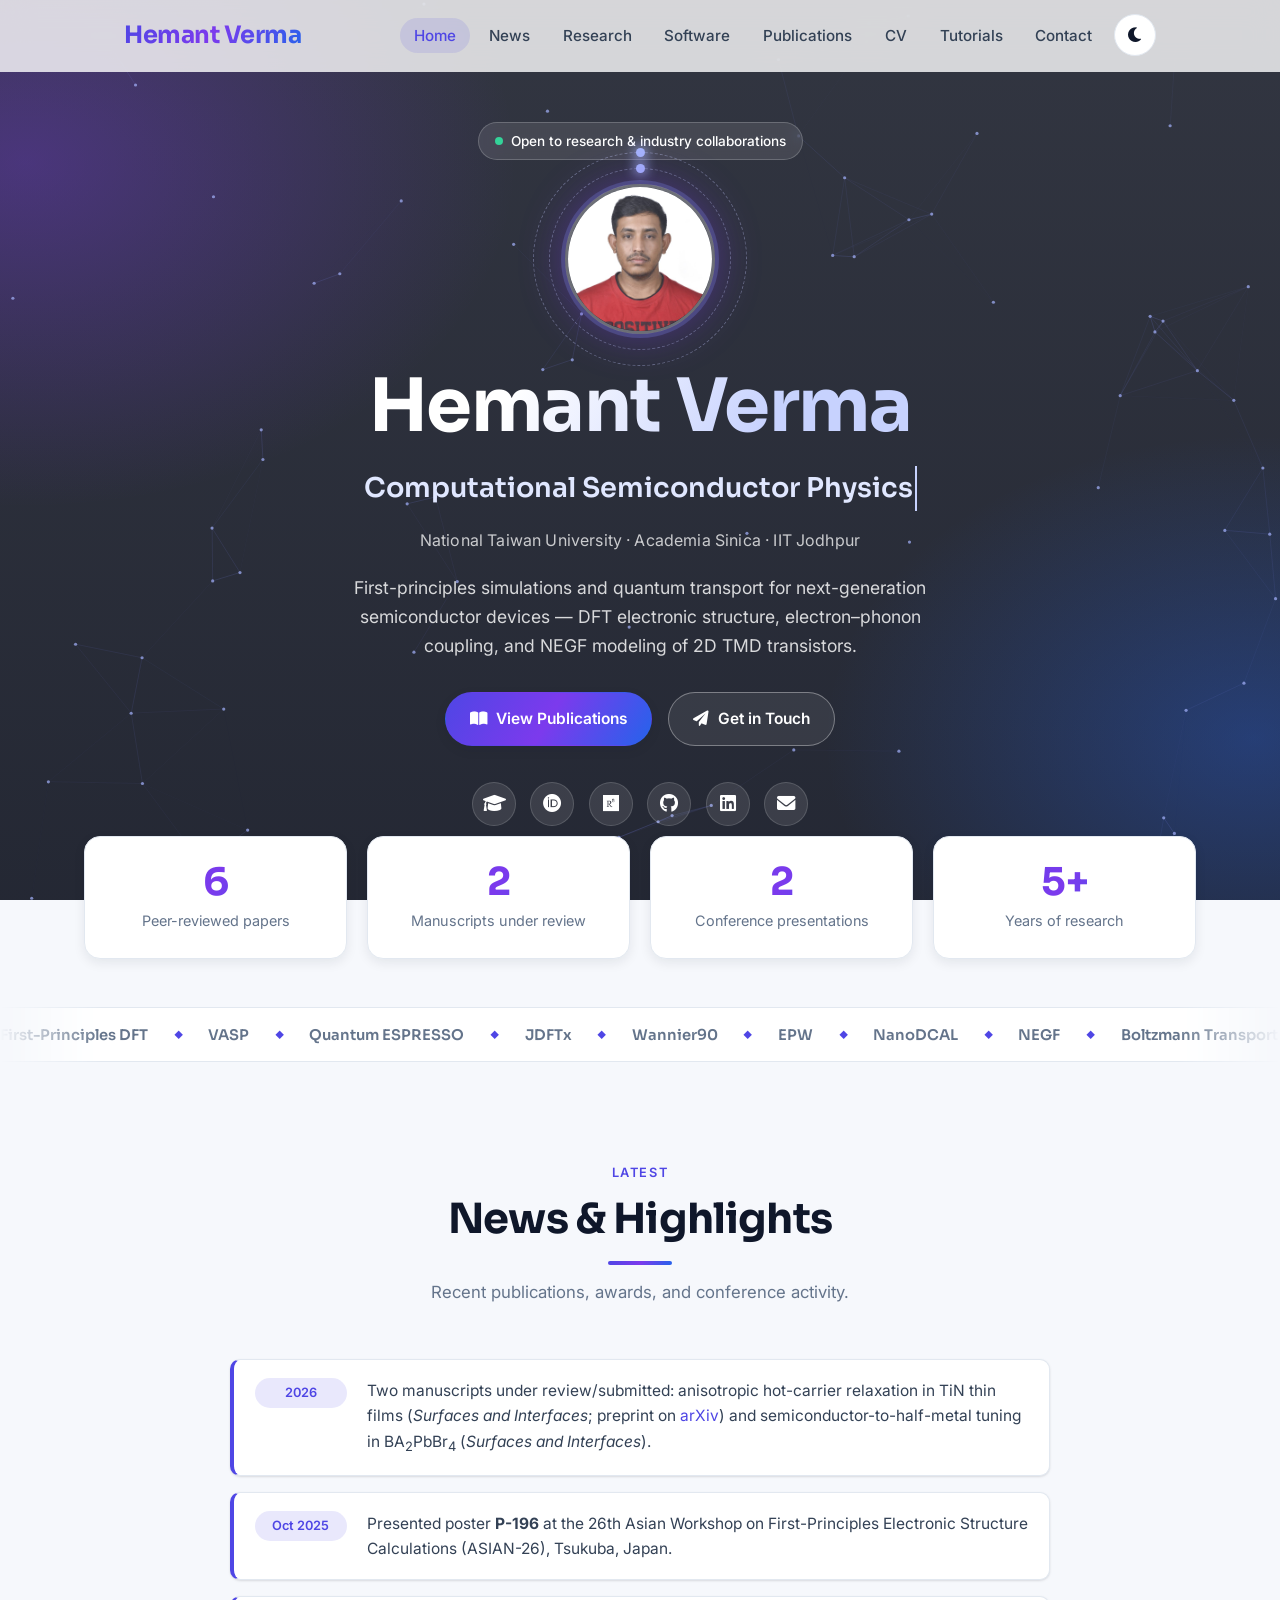
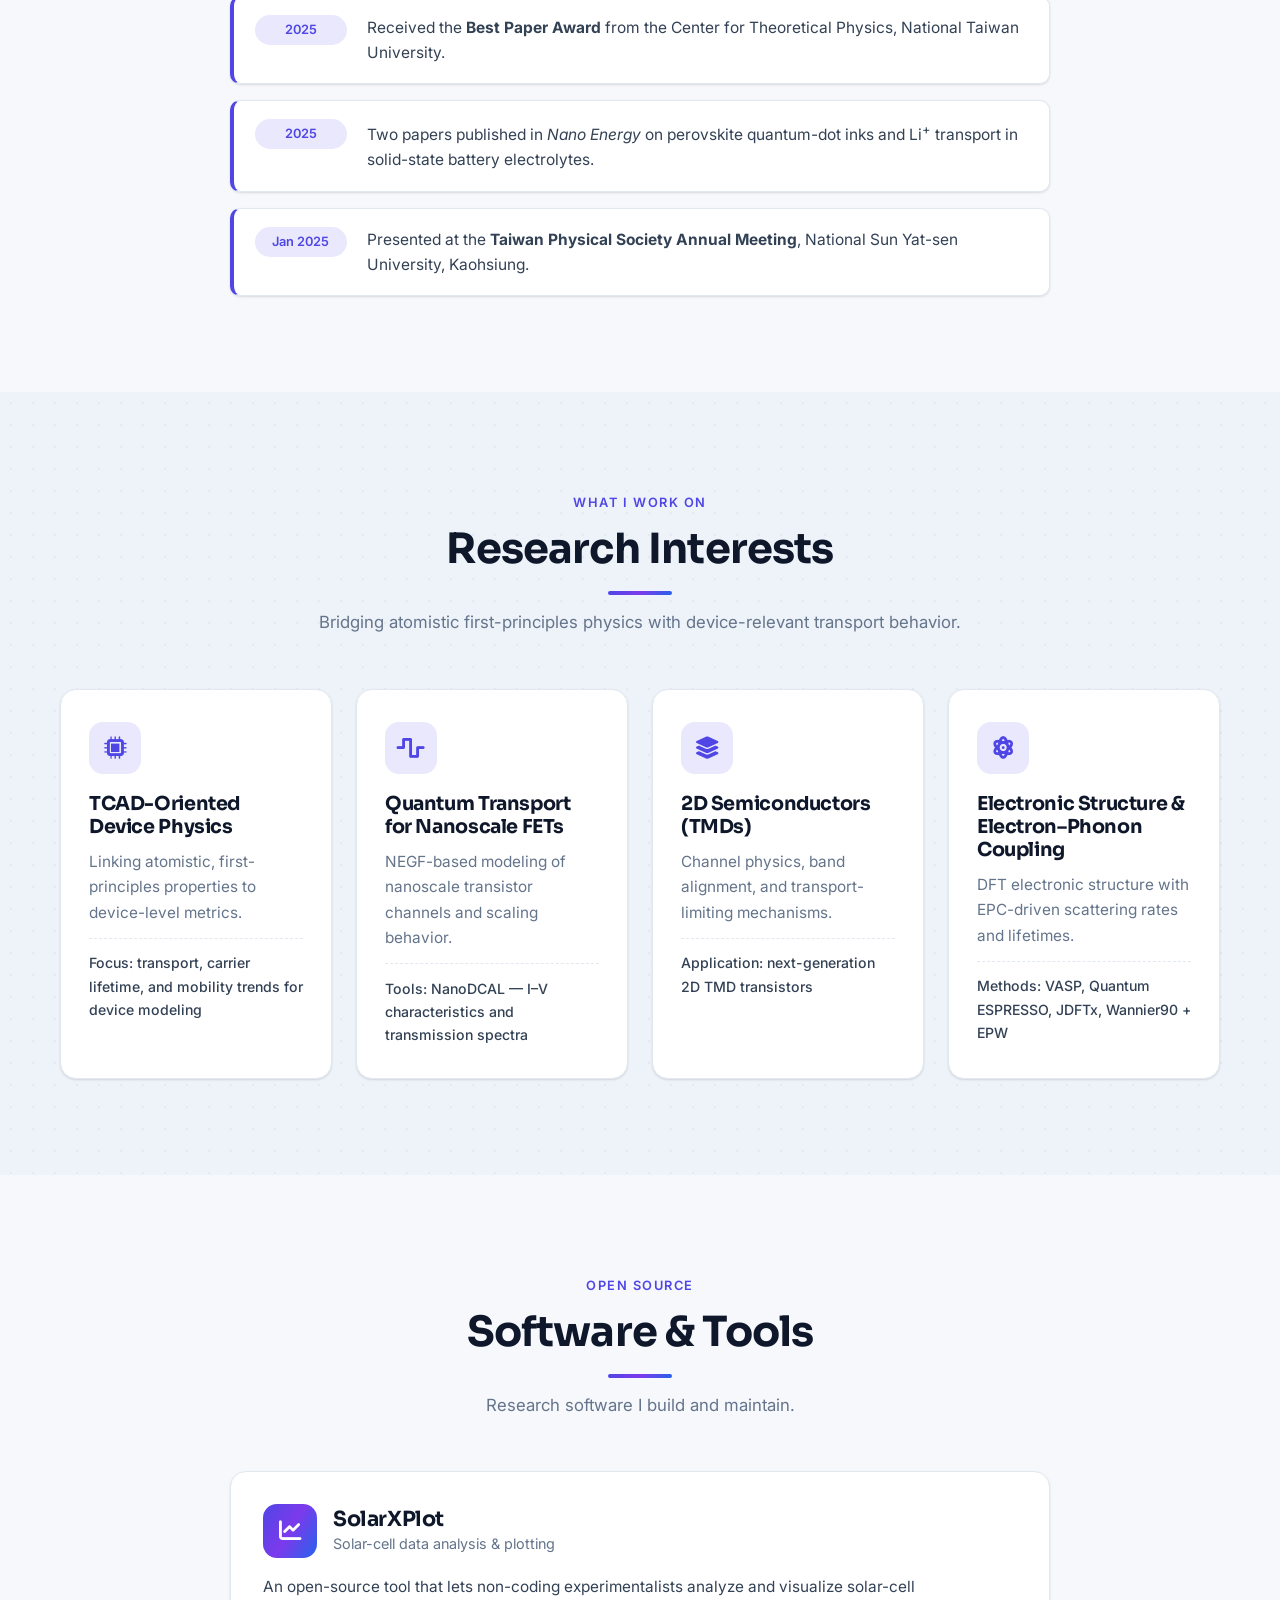
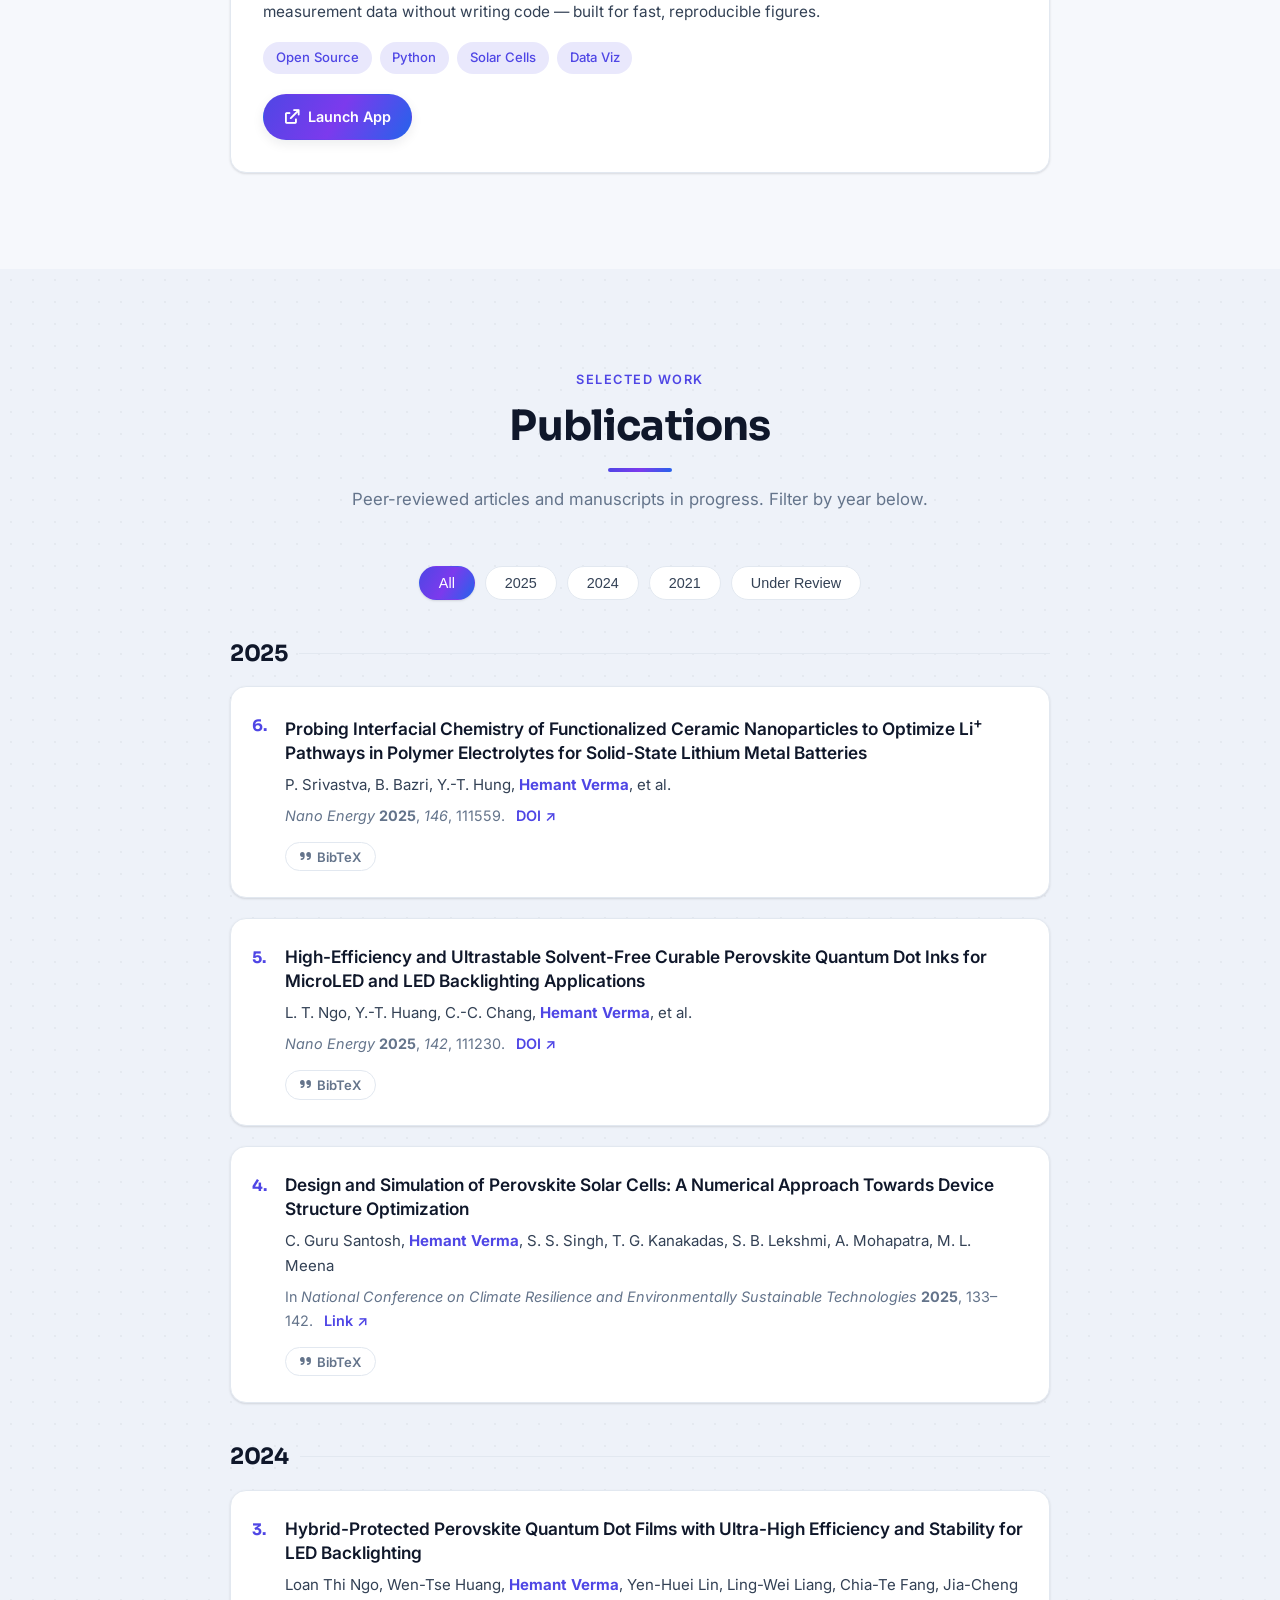
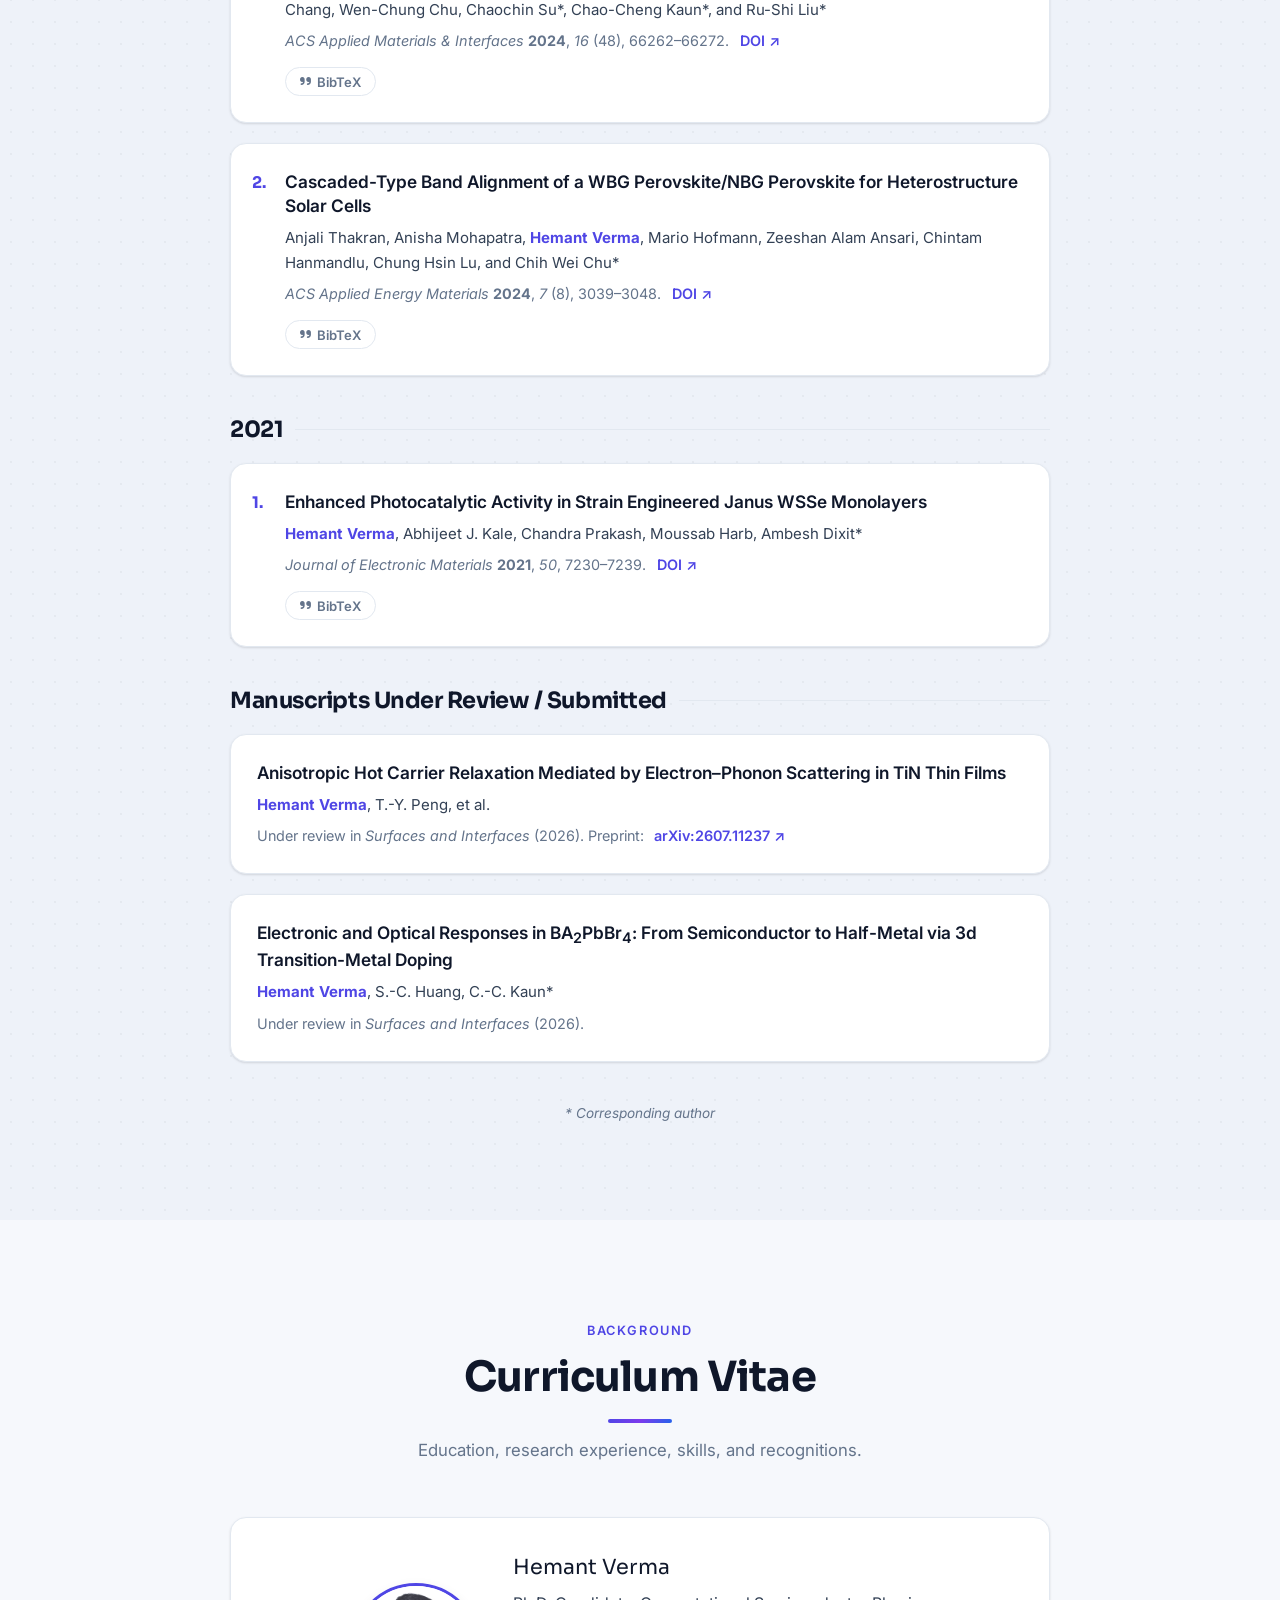
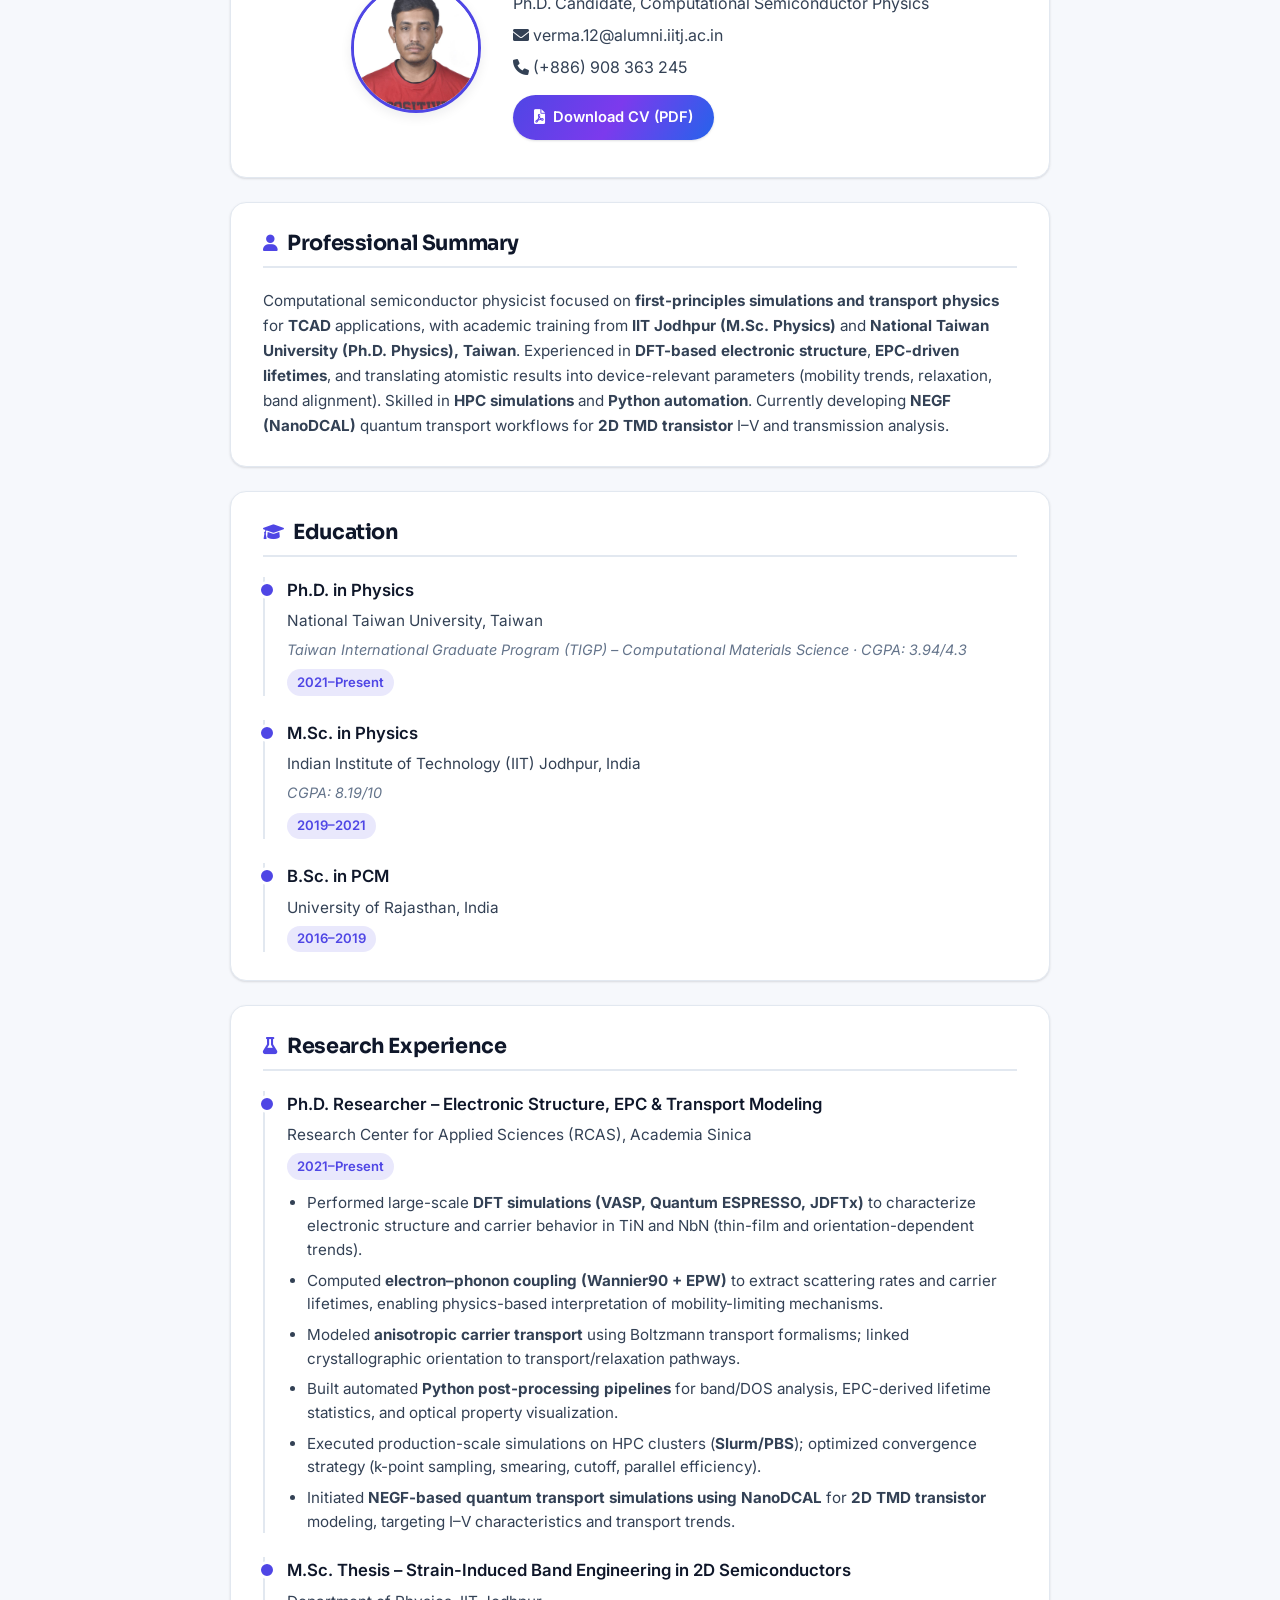
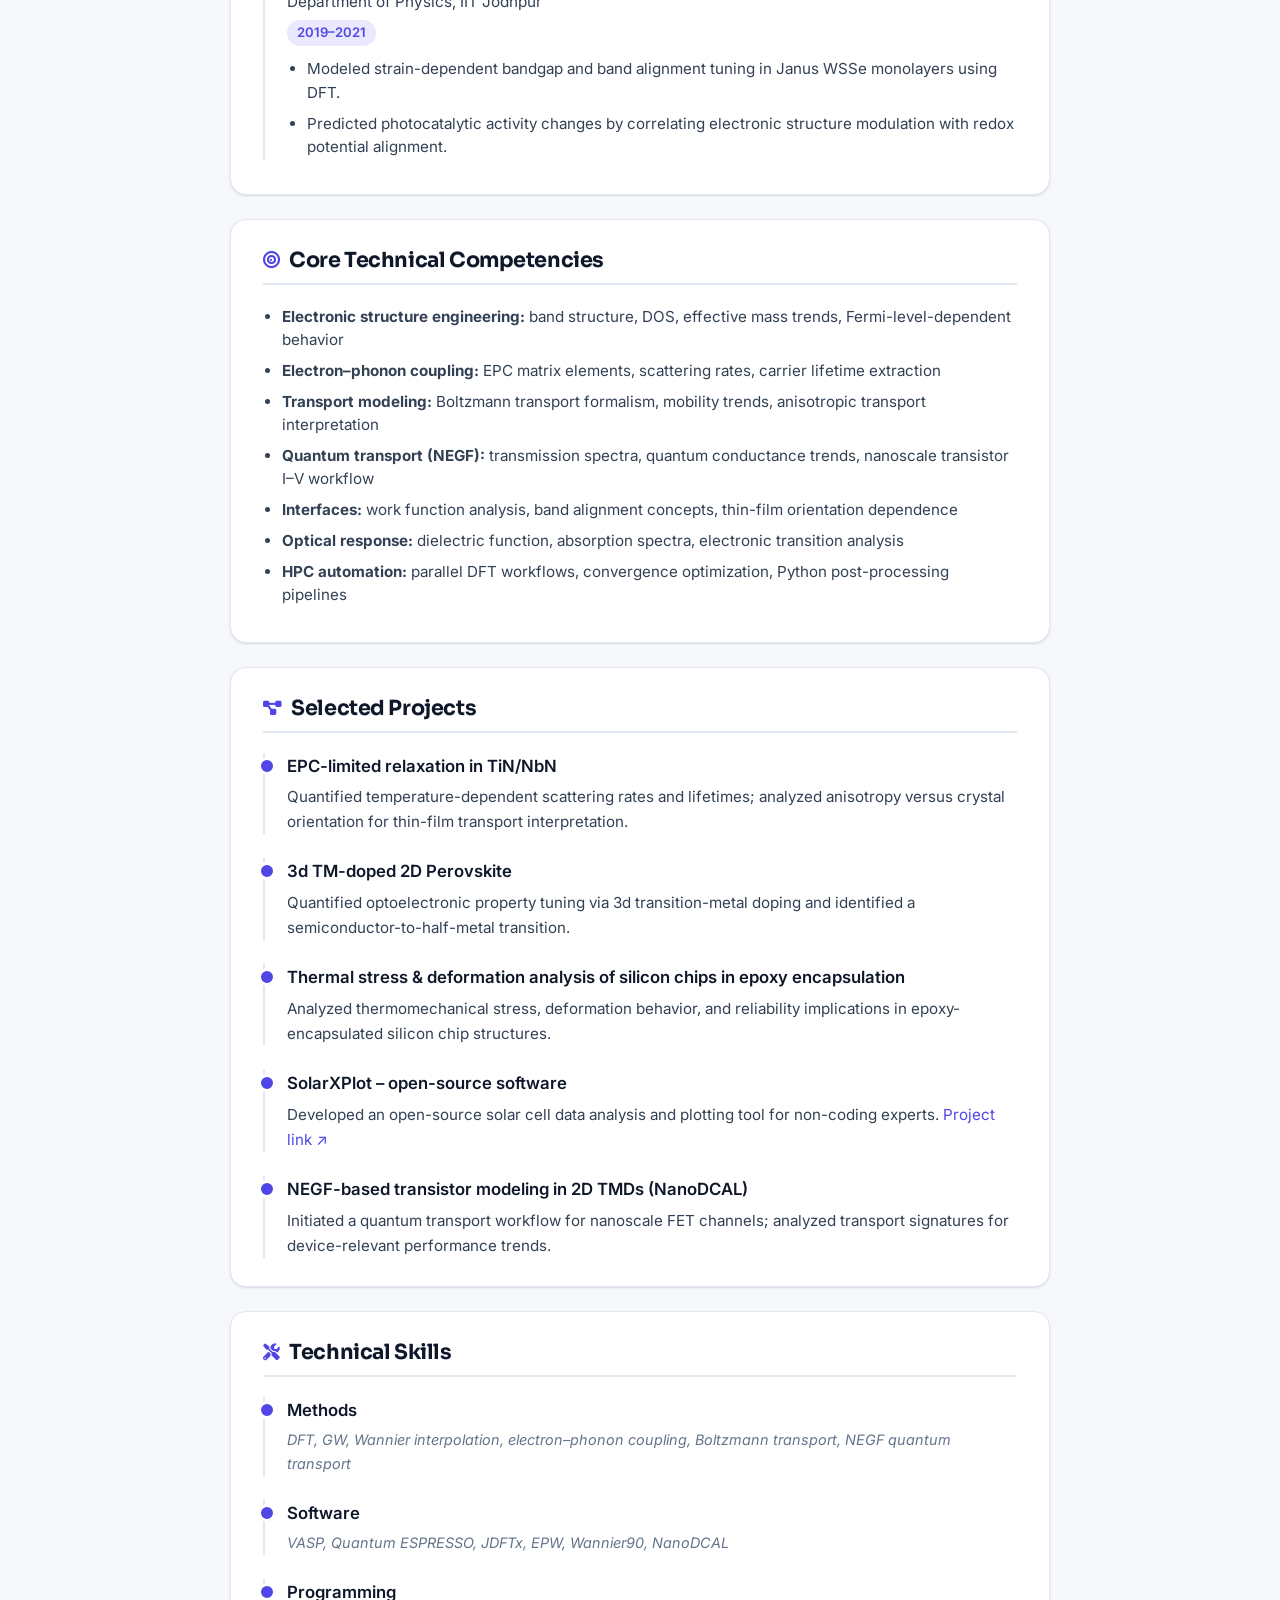
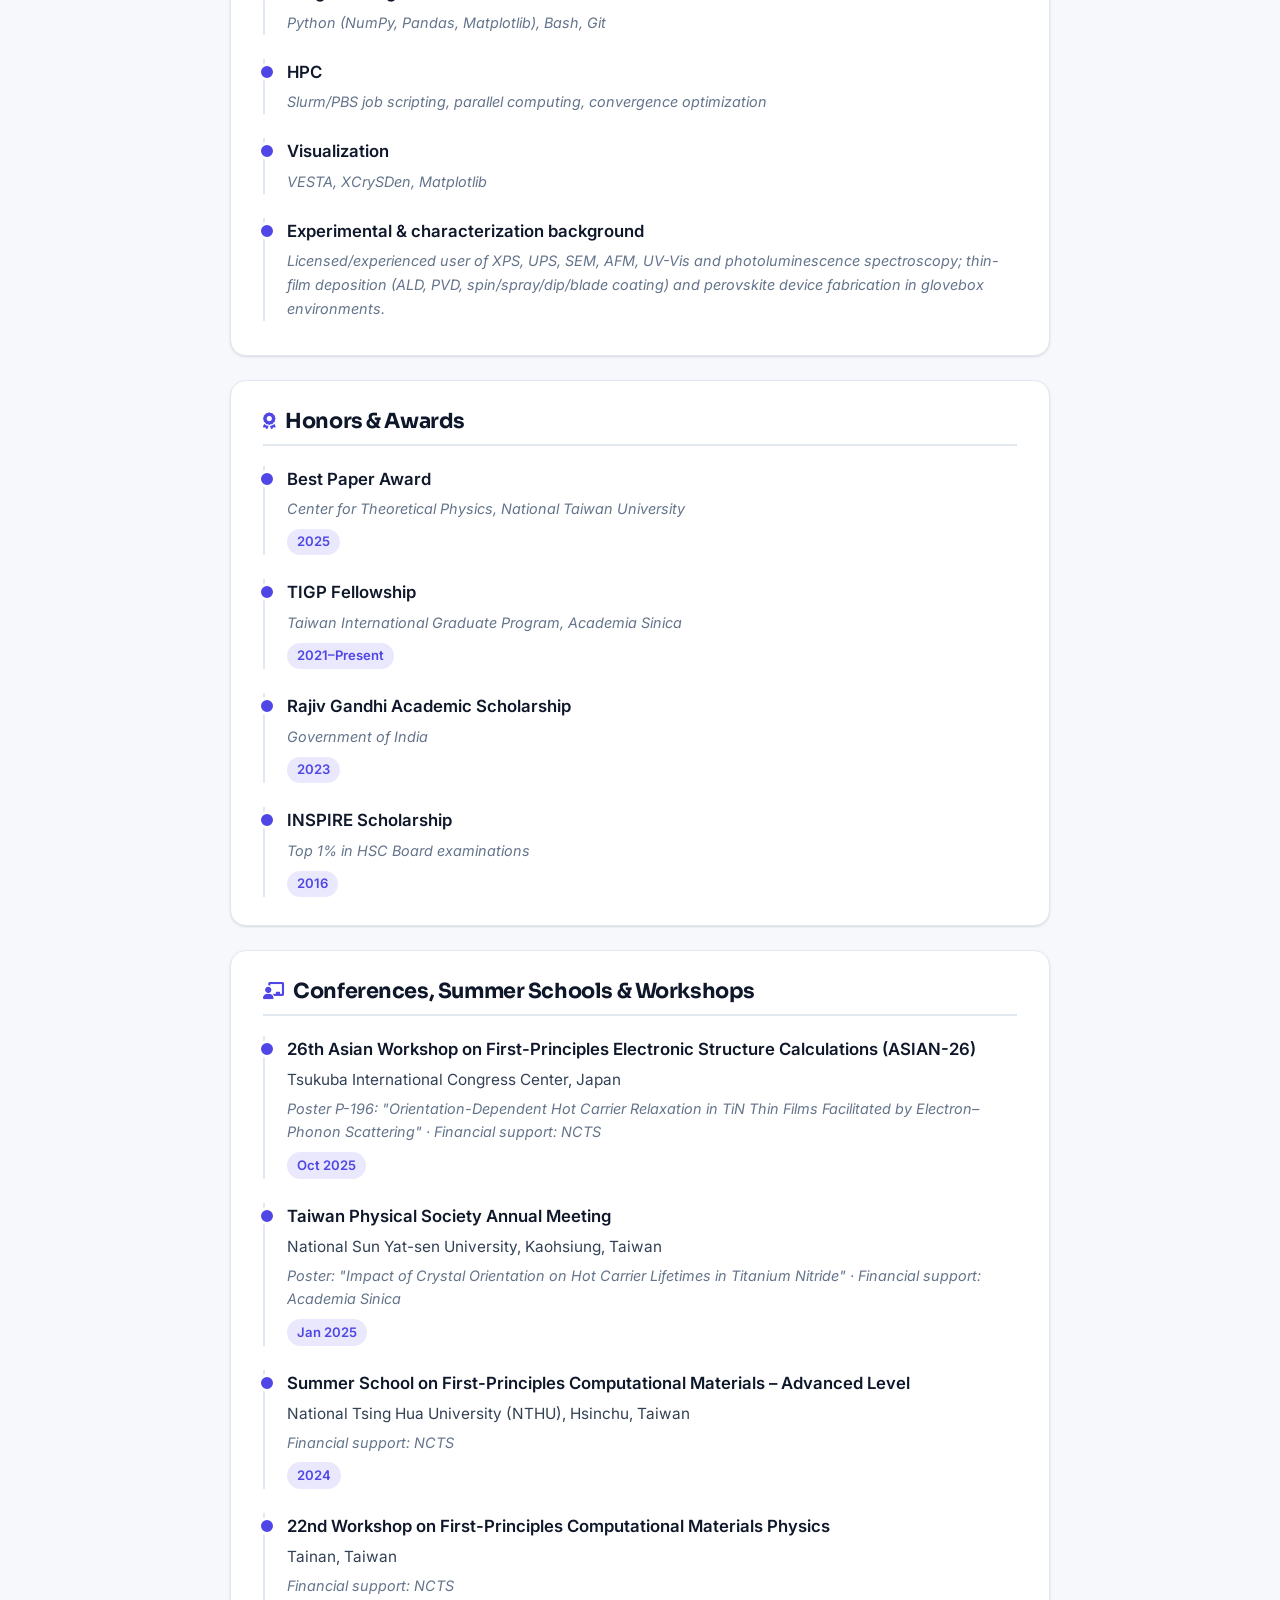
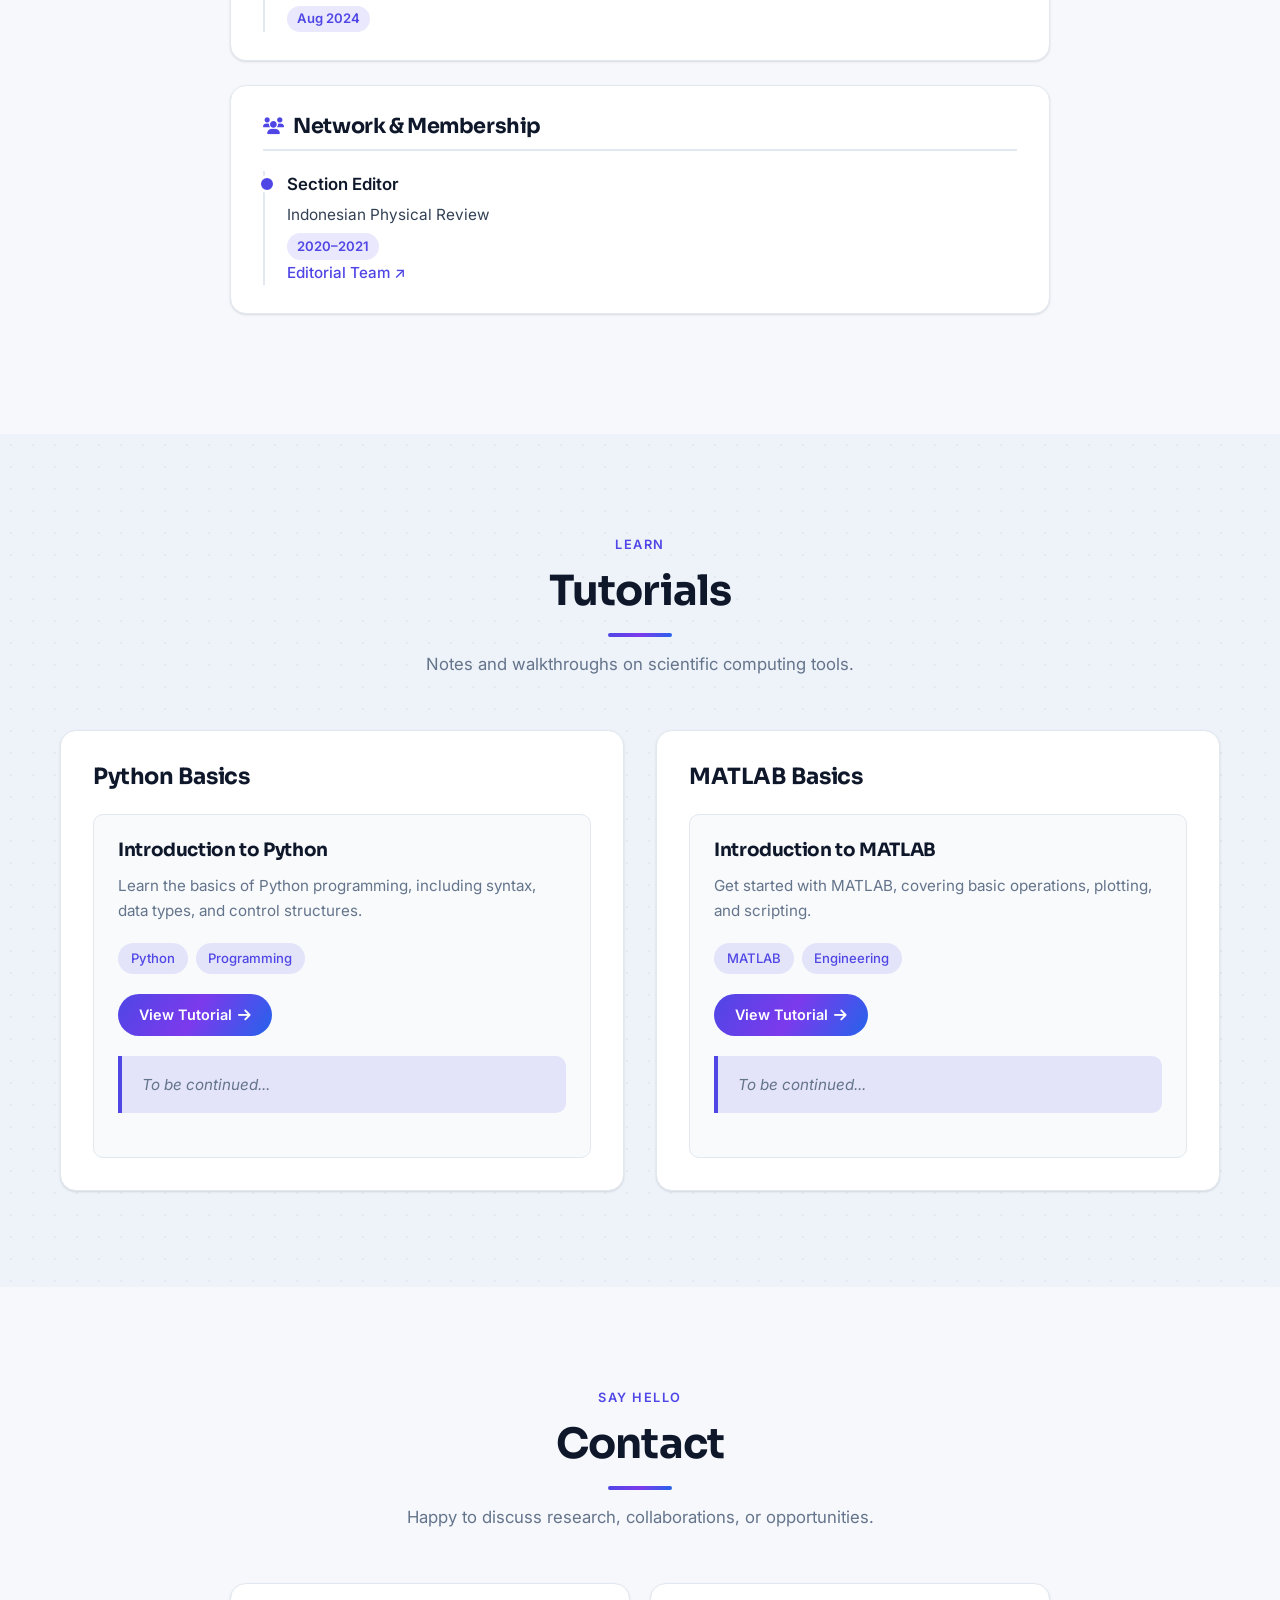
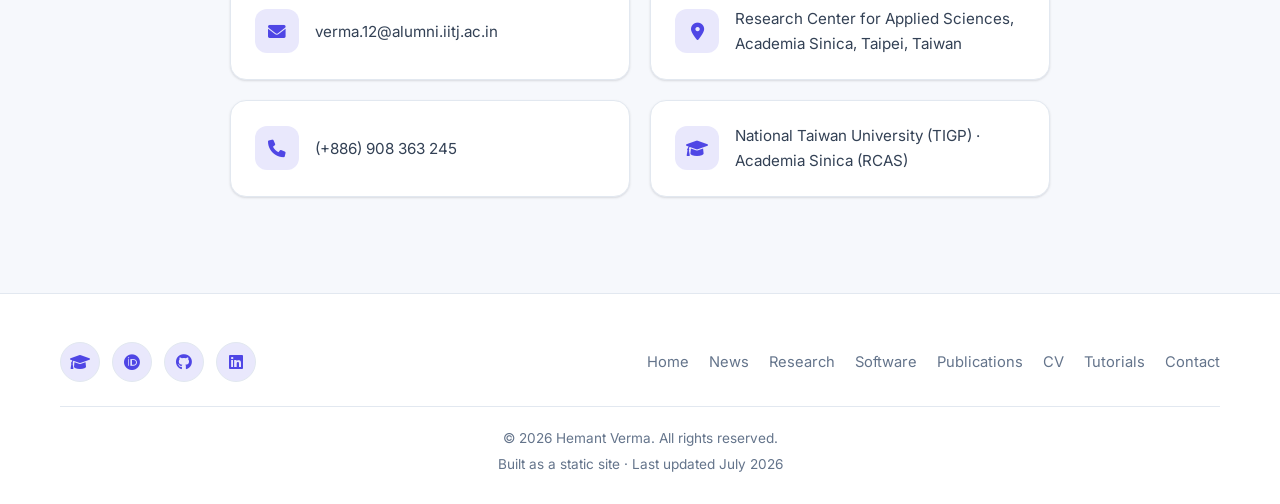
==== index.html @ 38a5ebf0 "Update BA2PbBr4 manuscript target to Surfaces and Interfaces The BA2PbBr4 semiconductor-to-half-meta" ====
<!DOCTYPE html>
<html lang="en">
<head>
    <meta charset="UTF-8">
    <meta name="viewport" content="width=device-width, initial-scale=1.0">
    <meta name="description" content="Hemant Verma — Ph.D. candidate in Computational Semiconductor Physics at National Taiwan University & Academia Sinica. First-principles DFT, electron-phonon coupling, and NEGF quantum transport for 2D semiconductor devices.">
    <meta name="keywords" content="Hemant Verma, computational physics, semiconductor, DFT, electron-phonon coupling, NEGF, quantum transport, 2D materials, TMD, TCAD, VASP, Quantum ESPRESSO, NanoDCAL, NTU, Academia Sinica">
    <meta name="author" content="Hemant Verma">
    <link rel="canonical" href="https://hemant0723.github.io/">
    <meta name="theme-color" content="#4f46e5">

    <!-- Open Graph / Twitter -->
    <meta property="og:type" content="website">
    <meta property="og:title" content="Hemant Verma — Computational Semiconductor Physics">
    <meta property="og:description" content="Ph.D. candidate working on first-principles simulations and quantum transport for next-generation semiconductor devices.">
    <meta property="og:url" content="https://hemant0723.github.io/">
    <meta property="og:image" content="https://hemant0723.github.io/assets/images/physics-bg.jpg">
    <meta name="twitter:card" content="summary_large_image">
    <meta name="twitter:title" content="Hemant Verma — Computational Semiconductor Physics">
    <meta name="twitter:description" content="First-principles DFT, electron-phonon coupling, and NEGF quantum transport for 2D semiconductor devices.">
    <meta name="twitter:image" content="https://hemant0723.github.io/assets/images/physics-bg.jpg">

    <title>Hemant Verma — Computational Semiconductor Physics | NTU & Academia Sinica</title>

    <link rel="icon" href="data:image/svg+xml,<svg xmlns='http://www.w3.org/2000/svg' viewBox='0 0 64 64'><rect width='64' height='64' rx='14' fill='%234f46e5'/><text x='50%25' y='54%25' font-family='Arial,sans-serif' font-size='30' font-weight='bold' fill='white' text-anchor='middle' dominant-baseline='middle'>HV</text></svg>">

    <link rel="stylesheet" href="css/style.css">
    <link rel="stylesheet" href="https://cdnjs.cloudflare.com/ajax/libs/font-awesome/6.0.0/css/all.min.css">
    <link rel="preconnect" href="https://fonts.googleapis.com">
    <link rel="preconnect" href="https://fonts.gstatic.com" crossorigin>
    <link href="https://fonts.googleapis.com/css2?family=Inter:wght@400;500;600;700&family=Sora:wght@500;600;700&display=swap" rel="stylesheet">

    <!-- Apply saved theme before paint to avoid flash -->
    <script>(function(){try{var t=localStorage.getItem('hv-theme')||(window.matchMedia('(prefers-color-scheme: dark)').matches?'dark':'light');document.documentElement.setAttribute('data-theme',t);}catch(e){}})();</script>

    <!-- Structured data for search engines / Google Scholar -->
    <script type="application/ld+json">
    {
      "@context": "https://schema.org",
      "@graph": [
        {
          "@type": "Person",
          "@id": "https://hemant0723.github.io/#person",
          "name": "Hemant Verma",
          "url": "https://hemant0723.github.io/",
          "image": "https://hemant0723.github.io/assets/photos/profile.jpg",
          "jobTitle": "Ph.D. Candidate, Computational Semiconductor Physics",
          "email": "mailto:verma.12@alumni.iitj.ac.in",
          "affiliation": [
            { "@type": "Organization", "name": "National Taiwan University" },
            { "@type": "Organization", "name": "Academia Sinica" }
          ],
          "alumniOf": [
            { "@type": "CollegeOrUniversity", "name": "Indian Institute of Technology Jodhpur" },
            { "@type": "CollegeOrUniversity", "name": "University of Rajasthan" }
          ],
          "knowsAbout": ["Density Functional Theory", "Electron-Phonon Coupling", "Quantum Transport", "NEGF", "2D Semiconductors", "TCAD", "Computational Materials Science"],
          "sameAs": [
            "https://scholar.google.com/citations?user=gfbfpP8AAAAJ&hl=en",
            "https://orcid.org/0000-0003-0147-2336",
            "https://www.researchgate.net/profile/Hemant-Verma",
            "https://github.com/hemant0723",
            "https://www.linkedin.com/in/hemantverma2001/"
          ]
        },
        {
          "@type": "ScholarlyArticle",
          "headline": "Probing Interfacial Chemistry of Functionalized Ceramic Nanoparticles to Optimize Li+ Pathways in Polymer Electrolytes for Solid-State Lithium Metal Batteries",
          "author": { "@id": "https://hemant0723.github.io/#person" },
          "datePublished": "2025",
          "isPartOf": { "@type": "Periodical", "name": "Nano Energy" },
          "url": "https://doi.org/10.1016/j.nanoen.2025.111559"
        },
        {
          "@type": "ScholarlyArticle",
          "headline": "High-Efficiency and Ultrastable Solvent-Free Curable Perovskite Quantum Dot Inks for MicroLED and LED Backlighting Applications",
          "author": { "@id": "https://hemant0723.github.io/#person" },
          "datePublished": "2025",
          "isPartOf": { "@type": "Periodical", "name": "Nano Energy" },
          "url": "https://doi.org/10.1016/j.nanoen.2025.111230"
        },
        {
          "@type": "ScholarlyArticle",
          "headline": "Design and Simulation of Perovskite Solar Cells: A Numerical Approach Towards Device Structure Optimization",
          "author": { "@id": "https://hemant0723.github.io/#person" },
          "datePublished": "2025",
          "isPartOf": { "@type": "Book", "name": "National Conference on Climate Resilience and Environmentally Sustainable Technologies" },
          "url": "https://link.springer.com/chapter/10.1007/978-981-95-3218-6_11"
        },
        {
          "@type": "ScholarlyArticle",
          "headline": "Hybrid-Protected Perovskite Quantum Dot Films with Ultra-High Efficiency and Stability for LED Backlighting",
          "author": { "@id": "https://hemant0723.github.io/#person" },
          "datePublished": "2024",
          "isPartOf": { "@type": "Periodical", "name": "ACS Applied Materials & Interfaces" },
          "url": "https://doi.org/10.1021/acsami.4c15012"
        },
        {
          "@type": "ScholarlyArticle",
          "headline": "Cascaded-Type Band Alignment of a WBG Perovskite/NBG Perovskite for Heterostructure Solar Cells",
          "author": { "@id": "https://hemant0723.github.io/#person" },
          "datePublished": "2024",
          "isPartOf": { "@type": "Periodical", "name": "ACS Applied Energy Materials" },
          "url": "https://doi.org/10.1021/acsaem.3c02258"
        },
        {
          "@type": "ScholarlyArticle",
          "headline": "Enhanced Photocatalytic Activity in Strain Engineered Janus WSSe Monolayers",
          "author": { "@id": "https://hemant0723.github.io/#person" },
          "datePublished": "2021",
          "isPartOf": { "@type": "Periodical", "name": "Journal of Electronic Materials" },
          "url": "https://doi.org/10.1007/s11664-021-09215-w"
        }
      ]
    }
    </script>
</head>
<body>
    <header>
        <nav>
            <a href="#home" class="logo">Hemant Verma</a>
            <div class="nav-right">
                <ul class="nav-links">
                    <li><a href="#home" class="active">Home</a></li>
                    <li><a href="#news">News</a></li>
                    <li><a href="#research">Research</a></li>
                    <li><a href="#software">Software</a></li>
                    <li><a href="#publications">Publications</a></li>
                    <li><a href="#cv">CV</a></li>
                    <li><a href="#tutorials">Tutorials</a></li>
                    <li><a href="#contact">Contact</a></li>
                </ul>
                <button id="themeToggle" class="theme-toggle" aria-label="Toggle dark mode"><i class="fas fa-moon"></i></button>
                <button class="menu-toggle" aria-label="Open menu">☰</button>
            </div>
        </nav>
    </header>

    <!-- ===================== HERO ===================== -->
    <section id="home" class="hero">
        <canvas class="hero-canvas" aria-hidden="true"></canvas>
        <div class="hero-content">
            <span class="hero-badge"><span class="dot"></span> Open to research &amp; industry collaborations</span>
            <div class="hero-avatar" id="heroAvatar" title="Click to excite the atom ⚡">
                <div class="orbit orbit-1"><span class="electron"></span></div>
                <div class="orbit orbit-2"><span class="electron"></span></div>
                <img src="assets/photos/profile.jpg" alt="Portrait of Hemant Verma" width="640" height="640">
            </div>
            <h1>Hemant Verma</h1>
            <p class="hero-role"><span id="role-text">Computational Semiconductor Physics</span><span class="type-cursor">&nbsp;</span></p>
            <p class="hero-affil">National Taiwan University &middot; Academia Sinica &middot; IIT Jodhpur</p>
            <p class="hero-tagline">First-principles simulations and quantum transport for next-generation semiconductor devices — DFT electronic structure, electron–phonon coupling, and NEGF modeling of 2D TMD transistors.</p>
            <div class="hero-cta">
                <a href="#publications" class="btn btn-primary"><i class="fas fa-book-open"></i> View Publications</a>
                <a href="#contact" class="btn btn-ghost"><i class="fas fa-paper-plane"></i> Get in Touch</a>
            </div>
            <div class="social-links">
                <a href="https://scholar.google.com/citations?user=gfbfpP8AAAAJ&hl=en" class="social-icon" title="Google Scholar" target="_blank" rel="noopener"><i class="fas fa-graduation-cap"></i></a>
                <a href="https://orcid.org/0000-0003-0147-2336" class="social-icon" title="ORCID" target="_blank" rel="noopener"><i class="fab fa-orcid"></i></a>
                <a href="https://www.researchgate.net/profile/Hemant-Verma?ev=hdr_xprf" class="social-icon" title="ResearchGate" target="_blank" rel="noopener"><i class="fab fa-researchgate"></i></a>
                <a href="https://github.com/hemant0723" class="social-icon" title="GitHub" target="_blank" rel="noopener"><i class="fab fa-github"></i></a>
                <a href="https://www.linkedin.com/in/hemantverma2001/" class="social-icon" title="LinkedIn" target="_blank" rel="noopener"><i class="fab fa-linkedin"></i></a>
                <a href="mailto:verma.12@alumni.iitj.ac.in" class="social-icon" title="Email"><i class="fas fa-envelope"></i></a>
            </div>
        </div>
    </section>

    <!-- ===================== STATS ===================== -->
    <div id="stats" class="stats">
        <div class="stat reveal"><div class="num" data-count="6">6</div><div class="label">Peer-reviewed papers</div></div>
        <div class="stat reveal" data-delay="1"><div class="num" data-count="2">2</div><div class="label">Manuscripts under review</div></div>
        <div class="stat reveal" data-delay="2"><div class="num" data-count="2">2</div><div class="label">Conference presentations</div></div>
        <div class="stat reveal" data-delay="3"><div class="num" data-count="5" data-suffix="+">5+</div><div class="label">Years of research</div></div>
    </div>

    <!-- ===================== TECH MARQUEE ===================== -->
    <div class="marquee" aria-hidden="true">
        <div class="marquee-track">
            <div class="marquee-group">
                <span>First-Principles DFT</span><span>VASP</span><span>Quantum ESPRESSO</span><span>JDFTx</span><span>Wannier90</span><span>EPW</span><span>NanoDCAL</span><span>NEGF</span><span>Boltzmann Transport</span><span>Python</span><span>Slurm / PBS</span><span>VESTA</span>
            </div>
            <div class="marquee-group">
                <span>First-Principles DFT</span><span>VASP</span><span>Quantum ESPRESSO</span><span>JDFTx</span><span>Wannier90</span><span>EPW</span><span>NanoDCAL</span><span>NEGF</span><span>Boltzmann Transport</span><span>Python</span><span>Slurm / PBS</span><span>VESTA</span>
            </div>
        </div>
    </div>

    <!-- ===================== NEWS ===================== -->
    <section id="news" class="block">
        <div class="block-inner">
            <div class="section-head reveal">
                <span class="eyebrow">Latest</span>
                <h2>News &amp; Highlights</h2>
                <p>Recent publications, awards, and conference activity.</p>
            </div>
            <div class="news-list">
                <div class="news-item reveal"><span class="news-date">2026</span><p>Two manuscripts under review/submitted: anisotropic hot-carrier relaxation in TiN thin films (<em>Surfaces and Interfaces</em>; preprint on <a href="https://arxiv.org/abs/2607.11237" target="_blank" rel="noopener">arXiv</a>) and semiconductor-to-half-metal tuning in BA<sub>2</sub>PbBr<sub>4</sub> (<em>Surfaces and Interfaces</em>).</p></div>
                <div class="news-item reveal"><span class="news-date">Oct 2025</span><p>Presented poster <strong>P-196</strong> at the 26th Asian Workshop on First-Principles Electronic Structure Calculations (ASIAN-26), Tsukuba, Japan.</p></div>
                <div class="news-item reveal"><span class="news-date">2025</span><p>Received the <strong>Best Paper Award</strong> from the Center for Theoretical Physics, National Taiwan University.</p></div>
                <div class="news-item reveal"><span class="news-date">2025</span><p>Two papers published in <em>Nano Energy</em> on perovskite quantum-dot inks and Li<sup>+</sup> transport in solid-state battery electrolytes.</p></div>
                <div class="news-item reveal"><span class="news-date">Jan 2025</span><p>Presented at the <strong>Taiwan Physical Society Annual Meeting</strong>, National Sun Yat-sen University, Kaohsiung.</p></div>
            </div>
        </div>
    </section>

    <!-- ===================== RESEARCH ===================== -->
    <section id="research" class="block bg-alt">
        <div class="block-inner">
            <div class="section-head reveal">
                <span class="eyebrow">What I work on</span>
                <h2>Research Interests</h2>
                <p>Bridging atomistic first-principles physics with device-relevant transport behavior.</p>
            </div>
            <div class="research-grid">
                <div class="research-item reveal">
                    <div class="research-icon"><i class="fas fa-microchip"></i></div>
                    <h3>TCAD-Oriented Device Physics</h3>
                    <p>Linking atomistic, first-principles properties to device-level metrics.</p>
                    <p class="highlight">Focus: transport, carrier lifetime, and mobility trends for device modeling</p>
                </div>
                <div class="research-item reveal" data-delay="1">
                    <div class="research-icon"><i class="fas fa-wave-square"></i></div>
                    <h3>Quantum Transport for Nanoscale FETs</h3>
                    <p>NEGF-based modeling of nanoscale transistor channels and scaling behavior.</p>
                    <p class="highlight">Tools: NanoDCAL — I–V characteristics and transmission spectra</p>
                </div>
                <div class="research-item reveal" data-delay="2">
                    <div class="research-icon"><i class="fas fa-layer-group"></i></div>
                    <h3>2D Semiconductors (TMDs)</h3>
                    <p>Channel physics, band alignment, and transport-limiting mechanisms.</p>
                    <p class="highlight">Application: next-generation 2D TMD transistors</p>
                </div>
                <div class="research-item reveal" data-delay="3">
                    <div class="research-icon"><i class="fas fa-atom"></i></div>
                    <h3>Electronic Structure &amp; Electron–Phonon Coupling</h3>
                    <p>DFT electronic structure with EPC-driven scattering rates and lifetimes.</p>
                    <p class="highlight">Methods: VASP, Quantum ESPRESSO, JDFTx, Wannier90 + EPW</p>
                </div>
            </div>
        </div>
    </section>

    <!-- ===================== SOFTWARE ===================== -->
    <section id="software" class="block">
        <div class="block-inner">
            <div class="section-head reveal">
                <span class="eyebrow">Open source</span>
                <h2>Software &amp; Tools</h2>
                <p>Research software I build and maintain.</p>
            </div>
            <div class="software-grid">
                <article class="software-card reveal">
                    <div class="software-head">
                        <div class="software-icon"><i class="fas fa-chart-line"></i></div>
                        <div>
                            <h3>SolarXPlot</h3>
                            <p class="software-sub">Solar-cell data analysis &amp; plotting</p>
                        </div>
                    </div>
                    <p>An open-source tool that lets non-coding experimentalists analyze and visualize solar-cell measurement data without writing code — built for fast, reproducible figures.</p>
                    <div class="tutorial-tags">
                        <span class="tag">Open Source</span>
                        <span class="tag">Python</span>
                        <span class="tag">Solar Cells</span>
                        <span class="tag">Data Viz</span>
                    </div>
                    <div class="software-links">
                        <a href="https://solarxplot.github.io/SolarXPlotv1/" target="_blank" rel="noopener" class="btn btn-primary"><i class="fas fa-arrow-up-right-from-square"></i> Launch App</a>
                    </div>
                </article>
            </div>
        </div>
    </section>

    <!-- ===================== PUBLICATIONS ===================== -->
    <section id="publications" class="block bg-alt">
        <div class="block-inner">
            <div class="section-head reveal">
                <span class="eyebrow">Selected work</span>
                <h2>Publications</h2>
                <p>Peer-reviewed articles and manuscripts in progress. Filter by year below.</p>
            </div>

            <div class="pub-filter reveal">
                <button class="filter-btn active" data-filter="all">All</button>
                <button class="filter-btn" data-filter="2025">2025</button>
                <button class="filter-btn" data-filter="2024">2024</button>
                <button class="filter-btn" data-filter="2021">2021</button>
                <button class="filter-btn" data-filter="review">Under Review</button>
            </div>

            <!-- 2025 -->
            <div class="pub-year-group" data-year="2025">
                <h3 class="year-heading">2025</h3>
                <div class="publications-grid">
                    <div class="publication-item reveal">
                        <p class="pub-number">6.</p>
                        <p class="pub-title">Probing Interfacial Chemistry of Functionalized Ceramic Nanoparticles to Optimize Li<sup>+</sup> Pathways in Polymer Electrolytes for Solid-State Lithium Metal Batteries</p>
                        <p class="authors">P. Srivastva, B. Bazri, Y.-T. Hung, <strong>Hemant Verma</strong>, et al.</p>
                        <p class="journal"><em>Nano Energy</em> <strong>2025</strong>, <em>146</em>, 111559. <a href="https://doi.org/10.1016/j.nanoen.2025.111559" target="_blank" rel="noopener">DOI ↗</a></p>
                        <div class="pub-actions"><button class="cite-btn" type="button"><i class="fas fa-quote-right"></i> BibTeX</button></div>
                        <pre class="bibtex" hidden>@article{srivastva2025probing,
  title   = {Probing Interfacial Chemistry of Functionalized Ceramic Nanoparticles to Optimize Li+ Pathways in Polymer Electrolytes for Solid-State Lithium Metal Batteries},
  author  = {Srivastva, P. and Bazri, B. and Hung, Y.-T. and Verma, Hemant and others},
  journal = {Nano Energy},
  volume  = {146},
  pages   = {111559},
  year    = {2025},
  doi     = {10.1016/j.nanoen.2025.111559}
}</pre>
                    </div>
                    <div class="publication-item reveal">
                        <p class="pub-number">5.</p>
                        <p class="pub-title">High-Efficiency and Ultrastable Solvent-Free Curable Perovskite Quantum Dot Inks for MicroLED and LED Backlighting Applications</p>
                        <p class="authors">L. T. Ngo, Y.-T. Huang, C.-C. Chang, <strong>Hemant Verma</strong>, et al.</p>
                        <p class="journal"><em>Nano Energy</em> <strong>2025</strong>, <em>142</em>, 111230. <a href="https://doi.org/10.1016/j.nanoen.2025.111230" target="_blank" rel="noopener">DOI ↗</a></p>
                        <div class="pub-actions"><button class="cite-btn" type="button"><i class="fas fa-quote-right"></i> BibTeX</button></div>
                        <pre class="bibtex" hidden>@article{ngo2025high,
  title   = {High-Efficiency and Ultrastable Solvent-Free Curable Perovskite Quantum Dot Inks for MicroLED and LED Backlighting Applications},
  author  = {Ngo, L. T. and Huang, Y.-T. and Chang, C.-C. and Verma, Hemant and others},
  journal = {Nano Energy},
  volume  = {142},
  pages   = {111230},
  year    = {2025},
  doi     = {10.1016/j.nanoen.2025.111230}
}</pre>
                    </div>
                    <div class="publication-item reveal">
                        <p class="pub-number">4.</p>
                        <p class="pub-title">Design and Simulation of Perovskite Solar Cells: A Numerical Approach Towards Device Structure Optimization</p>
                        <p class="authors">C. Guru Santosh, <strong>Hemant Verma</strong>, S. S. Singh, T. G. Kanakadas, S. B. Lekshmi, A. Mohapatra, M. L. Meena</p>
                        <p class="journal">In <em>National Conference on Climate Resilience and Environmentally Sustainable Technologies</em> <strong>2025</strong>, 133–142. <a href="https://link.springer.com/chapter/10.1007/978-981-95-3218-6_11" target="_blank" rel="noopener">Link ↗</a></p>
                        <div class="pub-actions"><button class="cite-btn" type="button"><i class="fas fa-quote-right"></i> BibTeX</button></div>
                        <pre class="bibtex" hidden>@incollection{santosh2025design,
  title     = {Design and Simulation of Perovskite Solar Cells: A Numerical Approach Towards Device Structure Optimization},
  author    = {Guru Santosh, C. and Verma, Hemant and Singh, S. S. and Kanakadas, T. G. and Lekshmi, S. B. and Mohapatra, A. and Meena, M. L.},
  booktitle = {National Conference on Climate Resilience and Environmentally Sustainable Technologies},
  pages     = {133--142},
  year      = {2025},
  doi       = {10.1007/978-981-95-3218-6_11}
}</pre>
                    </div>
                </div>
            </div>

            <!-- 2024 -->
            <div class="pub-year-group" data-year="2024">
                <h3 class="year-heading">2024</h3>
                <div class="publications-grid">
                    <div class="publication-item reveal">
                        <p class="pub-number">3.</p>
                        <p class="pub-title">Hybrid-Protected Perovskite Quantum Dot Films with Ultra-High Efficiency and Stability for LED Backlighting</p>
                        <p class="authors">Loan Thi Ngo, Wen-Tse Huang, <strong>Hemant Verma</strong>, Yen-Huei Lin, Ling-Wei Liang, Chia-Te Fang, Jia-Cheng Chang, Wen-Chung Chu, Chaochin Su*, Chao-Cheng Kaun*, and Ru-Shi Liu*</p>
                        <p class="journal"><em>ACS Applied Materials &amp; Interfaces</em> <strong>2024</strong>, <em>16</em> (48), 66262–66272. <a href="https://doi.org/10.1021/acsami.4c15012" target="_blank" rel="noopener">DOI ↗</a></p>
                        <div class="pub-actions"><button class="cite-btn" type="button"><i class="fas fa-quote-right"></i> BibTeX</button></div>
                        <pre class="bibtex" hidden>@article{ngo2024hybrid,
  title   = {Hybrid-Protected Perovskite Quantum Dot Films with Ultra-High Efficiency and Stability for LED Backlighting},
  author  = {Ngo, Loan Thi and Huang, Wen-Tse and Verma, Hemant and Lin, Yen-Huei and Liang, Ling-Wei and Fang, Chia-Te and Chang, Jia-Cheng and Chu, Wen-Chung and Su, Chaochin and Kaun, Chao-Cheng and Liu, Ru-Shi},
  journal = {ACS Applied Materials \&amp; Interfaces},
  volume  = {16},
  number  = {48},
  pages   = {66262--66272},
  year    = {2024},
  doi     = {10.1021/acsami.4c15012}
}</pre>
                    </div>
                    <div class="publication-item reveal">
                        <p class="pub-number">2.</p>
                        <p class="pub-title">Cascaded-Type Band Alignment of a WBG Perovskite/NBG Perovskite for Heterostructure Solar Cells</p>
                        <p class="authors">Anjali Thakran, Anisha Mohapatra, <strong>Hemant Verma</strong>, Mario Hofmann, Zeeshan Alam Ansari, Chintam Hanmandlu, Chung Hsin Lu, and Chih Wei Chu*</p>
                        <p class="journal"><em>ACS Applied Energy Materials</em> <strong>2024</strong>, <em>7</em> (8), 3039–3048. <a href="https://doi.org/10.1021/acsaem.3c02258" target="_blank" rel="noopener">DOI ↗</a></p>
                        <div class="pub-actions"><button class="cite-btn" type="button"><i class="fas fa-quote-right"></i> BibTeX</button></div>
                        <pre class="bibtex" hidden>@article{thakran2024cascaded,
  title   = {Cascaded-Type Band Alignment of a WBG Perovskite/NBG Perovskite for Heterostructure Solar Cells},
  author  = {Thakran, Anjali and Mohapatra, Anisha and Verma, Hemant and Hofmann, Mario and Ansari, Zeeshan Alam and Hanmandlu, Chintam and Lu, Chung Hsin and Chu, Chih Wei},
  journal = {ACS Applied Energy Materials},
  volume  = {7},
  number  = {8},
  pages   = {3039--3048},
  year    = {2024},
  doi     = {10.1021/acsaem.3c02258}
}</pre>
                    </div>
                </div>
            </div>

            <!-- 2021 -->
            <div class="pub-year-group" data-year="2021">
                <h3 class="year-heading">2021</h3>
                <div class="publications-grid">
                    <div class="publication-item reveal">
                        <p class="pub-number">1.</p>
                        <p class="pub-title">Enhanced Photocatalytic Activity in Strain Engineered Janus WSSe Monolayers</p>
                        <p class="authors"><strong>Hemant Verma</strong>, Abhijeet J. Kale, Chandra Prakash, Moussab Harb, Ambesh Dixit*</p>
                        <p class="journal"><em>Journal of Electronic Materials</em> <strong>2021</strong>, <em>50</em>, 7230–7239. <a href="https://doi.org/10.1007/s11664-021-09215-w" target="_blank" rel="noopener">DOI ↗</a></p>
                        <div class="pub-actions"><button class="cite-btn" type="button"><i class="fas fa-quote-right"></i> BibTeX</button></div>
                        <pre class="bibtex" hidden>@article{verma2021enhanced,
  title   = {Enhanced Photocatalytic Activity in Strain Engineered Janus WSSe Monolayers},
  author  = {Verma, Hemant and Kale, Abhijeet J. and Prakash, Chandra and Harb, Moussab and Dixit, Ambesh},
  journal = {Journal of Electronic Materials},
  volume  = {50},
  pages   = {7230--7239},
  year    = {2021},
  doi     = {10.1007/s11664-021-09215-w}
}</pre>
                    </div>
                </div>
            </div>

            <!-- Under Review -->
            <div class="pub-year-group" data-year="review">
                <h3 class="year-heading">Manuscripts Under Review / Submitted</h3>
                <div class="publications-grid">
                    <div class="publication-item pub-status reveal">
                        <p class="pub-title">Anisotropic Hot Carrier Relaxation Mediated by Electron–Phonon Scattering in TiN Thin Films</p>
                        <p class="authors"><strong>Hemant Verma</strong>, T.-Y. Peng, et al.</p>
                        <p class="journal">Under review in <em>Surfaces and Interfaces</em> (2026). Preprint: <a href="https://arxiv.org/abs/2607.11237" target="_blank" rel="noopener">arXiv:2607.11237 ↗</a></p>
                    </div>
                    <div class="publication-item pub-status reveal">
                        <p class="pub-title">Electronic and Optical Responses in BA<sub>2</sub>PbBr<sub>4</sub>: From Semiconductor to Half-Metal via 3d Transition-Metal Doping</p>
                        <p class="authors"><strong>Hemant Verma</strong>, S.-C. Huang, C.-C. Kaun*</p>
                        <p class="journal">Under review in <em>Surfaces and Interfaces</em> (2026).</p>
                    </div>
                </div>
            </div>

            <p class="footnote">* Corresponding author</p>
        </div>
    </section>

    <!-- ===================== CV ===================== -->
    <section id="cv" class="block">
        <div class="block-inner">
            <div class="section-head reveal">
                <span class="eyebrow">Background</span>
                <h2>Curriculum Vitae</h2>
                <p>Education, research experience, skills, and recognitions.</p>
            </div>
            <div class="cv-content">
                <div class="cv-header reveal">
                    <div class="cv-photo">
                        <img src="assets/photos/profile.jpg" alt="Hemant Verma" class="profile-image" onerror="this.closest('.cv-photo').style.display='none'">
                    </div>
                    <div class="cv-info">
                        <p>Hemant Verma</p>
                        <p>Ph.D. Candidate, Computational Semiconductor Physics</p>
                        <p><i class="fas fa-envelope"></i> verma.12@alumni.iitj.ac.in</p>
                        <p><i class="fas fa-phone"></i> (+886) 908 363 245</p>
                        <p class="cv-download"><a href="assets/cv.pdf" class="download-btn" target="_blank" rel="noopener"><i class="fas fa-file-pdf"></i>&nbsp;&nbsp;Download CV (PDF)</a></p>
                    </div>
                </div>

                <div class="cv-section reveal">
                    <h3><i class="fas fa-user"></i> Professional Summary</h3>
                    <div class="cv-item no-marker">
                        <p>Computational semiconductor physicist focused on <strong>first-principles simulations and transport physics</strong> for <strong>TCAD</strong> applications, with academic training from <strong>IIT Jodhpur (M.Sc. Physics)</strong> and <strong>National Taiwan University (Ph.D. Physics), Taiwan</strong>. Experienced in <strong>DFT-based electronic structure</strong>, <strong>EPC-driven lifetimes</strong>, and translating atomistic results into device-relevant parameters (mobility trends, relaxation, band alignment). Skilled in <strong>HPC simulations</strong> and <strong>Python automation</strong>. Currently developing <strong>NEGF (NanoDCAL)</strong> quantum transport workflows for <strong>2D TMD transistor</strong> I–V and transmission analysis.</p>
                    </div>
                </div>

                <div class="cv-section reveal">
                    <h3><i class="fas fa-graduation-cap"></i> Education</h3>
                    <div class="cv-item">
                        <p class="cv-title">Ph.D. in Physics</p>
                        <p class="cv-place">National Taiwan University, Taiwan</p>
                        <p class="cv-subtitle">Taiwan International Graduate Program (TIGP) – Computational Materials Science · CGPA: 3.94/4.3</p>
                        <p class="cv-date">2021–Present</p>
                    </div>
                    <div class="cv-item">
                        <p class="cv-title">M.Sc. in Physics</p>
                        <p class="cv-place">Indian Institute of Technology (IIT) Jodhpur, India</p>
                        <p class="cv-subtitle">CGPA: 8.19/10</p>
                        <p class="cv-date">2019–2021</p>
                    </div>
                    <div class="cv-item">
                        <p class="cv-title">B.Sc. in PCM</p>
                        <p class="cv-place">University of Rajasthan, India</p>
                        <p class="cv-date">2016–2019</p>
                    </div>
                </div>

                <div class="cv-section reveal">
                    <h3><i class="fas fa-flask"></i> Research Experience</h3>
                    <div class="cv-item">
                        <p class="cv-title">Ph.D. Researcher – Electronic Structure, EPC &amp; Transport Modeling</p>
                        <p class="cv-place">Research Center for Applied Sciences (RCAS), Academia Sinica</p>
                        <p class="cv-date">2021–Present</p>
                        <ul class="cv-details">
                            <li>Performed large-scale <strong>DFT simulations (VASP, Quantum ESPRESSO, JDFTx)</strong> to characterize electronic structure and carrier behavior in TiN and NbN (thin-film and orientation-dependent trends).</li>
                            <li>Computed <strong>electron–phonon coupling (Wannier90 + EPW)</strong> to extract scattering rates and carrier lifetimes, enabling physics-based interpretation of mobility-limiting mechanisms.</li>
                            <li>Modeled <strong>anisotropic carrier transport</strong> using Boltzmann transport formalisms; linked crystallographic orientation to transport/relaxation pathways.</li>
                            <li>Built automated <strong>Python post-processing pipelines</strong> for band/DOS analysis, EPC-derived lifetime statistics, and optical property visualization.</li>
                            <li>Executed production-scale simulations on HPC clusters (<strong>Slurm/PBS</strong>); optimized convergence strategy (k-point sampling, smearing, cutoff, parallel efficiency).</li>
                            <li>Initiated <strong>NEGF-based quantum transport simulations using NanoDCAL</strong> for <strong>2D TMD transistor</strong> modeling, targeting I–V characteristics and transport trends.</li>
                        </ul>
                    </div>
                    <div class="cv-item">
                        <p class="cv-title">M.Sc. Thesis – Strain-Induced Band Engineering in 2D Semiconductors</p>
                        <p class="cv-place">Department of Physics, IIT Jodhpur</p>
                        <p class="cv-date">2019–2021</p>
                        <ul class="cv-details">
                            <li>Modeled strain-dependent bandgap and band alignment tuning in Janus WSSe monolayers using DFT.</li>
                            <li>Predicted photocatalytic activity changes by correlating electronic structure modulation with redox potential alignment.</li>
                        </ul>
                    </div>
                </div>

                <div class="cv-section reveal">
                    <h3><i class="fas fa-bullseye"></i> Core Technical Competencies</h3>
                    <div class="cv-item no-marker">
                        <ul class="cv-details">
                            <li><strong>Electronic structure engineering:</strong> band structure, DOS, effective mass trends, Fermi-level-dependent behavior</li>
                            <li><strong>Electron–phonon coupling:</strong> EPC matrix elements, scattering rates, carrier lifetime extraction</li>
                            <li><strong>Transport modeling:</strong> Boltzmann transport formalism, mobility trends, anisotropic transport interpretation</li>
                            <li><strong>Quantum transport (NEGF):</strong> transmission spectra, quantum conductance trends, nanoscale transistor I–V workflow</li>
                            <li><strong>Interfaces:</strong> work function analysis, band alignment concepts, thin-film orientation dependence</li>
                            <li><strong>Optical response:</strong> dielectric function, absorption spectra, electronic transition analysis</li>
                            <li><strong>HPC automation:</strong> parallel DFT workflows, convergence optimization, Python post-processing pipelines</li>
                        </ul>
                    </div>
                </div>

                <div class="cv-section reveal">
                    <h3><i class="fas fa-diagram-project"></i> Selected Projects</h3>
                    <div class="cv-item">
                        <p class="cv-title">EPC-limited relaxation in TiN/NbN</p>
                        <p>Quantified temperature-dependent scattering rates and lifetimes; analyzed anisotropy versus crystal orientation for thin-film transport interpretation.</p>
                    </div>
                    <div class="cv-item">
                        <p class="cv-title">3d TM-doped 2D Perovskite</p>
                        <p>Quantified optoelectronic property tuning via 3d transition-metal doping and identified a semiconductor-to-half-metal transition.</p>
                    </div>
                    <div class="cv-item">
                        <p class="cv-title">Thermal stress &amp; deformation analysis of silicon chips in epoxy encapsulation</p>
                        <p>Analyzed thermomechanical stress, deformation behavior, and reliability implications in epoxy-encapsulated silicon chip structures.</p>
                    </div>
                    <div class="cv-item">
                        <p class="cv-title">SolarXPlot – open-source software</p>
                        <p>Developed an open-source solar cell data analysis and plotting tool for non-coding experts. <a href="https://solarxplot.github.io/SolarXPlotv1/" target="_blank" rel="noopener">Project link ↗</a></p>
                    </div>
                    <div class="cv-item">
                        <p class="cv-title">NEGF-based transistor modeling in 2D TMDs (NanoDCAL)</p>
                        <p>Initiated a quantum transport workflow for nanoscale FET channels; analyzed transport signatures for device-relevant performance trends.</p>
                    </div>
                </div>

                <div class="cv-section reveal">
                    <h3><i class="fas fa-screwdriver-wrench"></i> Technical Skills</h3>
                    <div class="cv-item">
                        <p class="cv-title">Methods</p>
                        <p class="cv-subtitle">DFT, GW, Wannier interpolation, electron–phonon coupling, Boltzmann transport, NEGF quantum transport</p>
                    </div>
                    <div class="cv-item">
                        <p class="cv-title">Software</p>
                        <p class="cv-subtitle">VASP, Quantum ESPRESSO, JDFTx, EPW, Wannier90, NanoDCAL</p>
                    </div>
                    <div class="cv-item">
                        <p class="cv-title">Programming</p>
                        <p class="cv-subtitle">Python (NumPy, Pandas, Matplotlib), Bash, Git</p>
                    </div>
                    <div class="cv-item">
                        <p class="cv-title">HPC</p>
                        <p class="cv-subtitle">Slurm/PBS job scripting, parallel computing, convergence optimization</p>
                    </div>
                    <div class="cv-item">
                        <p class="cv-title">Visualization</p>
                        <p class="cv-subtitle">VESTA, XCrySDen, Matplotlib</p>
                    </div>
                    <div class="cv-item">
                        <p class="cv-title">Experimental &amp; characterization background</p>
                        <p class="cv-subtitle">Licensed/experienced user of XPS, UPS, SEM, AFM, UV-Vis and photoluminescence spectroscopy; thin-film deposition (ALD, PVD, spin/spray/dip/blade coating) and perovskite device fabrication in glovebox environments.</p>
                    </div>
                </div>

                <div class="cv-section reveal">
                    <h3><i class="fas fa-award"></i> Honors &amp; Awards</h3>
                    <div class="cv-item">
                        <p class="cv-title">Best Paper Award</p>
                        <p class="cv-subtitle">Center for Theoretical Physics, National Taiwan University</p>
                        <p class="cv-date">2025</p>
                    </div>
                    <div class="cv-item">
                        <p class="cv-title">TIGP Fellowship</p>
                        <p class="cv-subtitle">Taiwan International Graduate Program, Academia Sinica</p>
                        <p class="cv-date">2021–Present</p>
                    </div>
                    <div class="cv-item">
                        <p class="cv-title">Rajiv Gandhi Academic Scholarship</p>
                        <p class="cv-subtitle">Government of India</p>
                        <p class="cv-date">2023</p>
                    </div>
                    <div class="cv-item">
                        <p class="cv-title">INSPIRE Scholarship</p>
                        <p class="cv-subtitle">Top 1% in HSC Board examinations</p>
                        <p class="cv-date">2016</p>
                    </div>
                </div>

                <div class="cv-section reveal">
                    <h3><i class="fas fa-chalkboard-user"></i> Conferences, Summer Schools &amp; Workshops</h3>
                    <div class="cv-item">
                        <p class="cv-title">26th Asian Workshop on First-Principles Electronic Structure Calculations (ASIAN-26)</p>
                        <p class="cv-place">Tsukuba International Congress Center, Japan</p>
                        <p class="cv-subtitle">Poster P-196: "Orientation-Dependent Hot Carrier Relaxation in TiN Thin Films Facilitated by Electron–Phonon Scattering" · Financial support: NCTS</p>
                        <p class="cv-date">Oct 2025</p>
                    </div>
                    <div class="cv-item">
                        <p class="cv-title">Taiwan Physical Society Annual Meeting</p>
                        <p class="cv-place">National Sun Yat-sen University, Kaohsiung, Taiwan</p>
                        <p class="cv-subtitle">Poster: "Impact of Crystal Orientation on Hot Carrier Lifetimes in Titanium Nitride" · Financial support: Academia Sinica</p>
                        <p class="cv-date">Jan 2025</p>
                    </div>
                    <div class="cv-item">
                        <p class="cv-title">Summer School on First-Principles Computational Materials – Advanced Level</p>
                        <p class="cv-place">National Tsing Hua University (NTHU), Hsinchu, Taiwan</p>
                        <p class="cv-subtitle">Financial support: NCTS</p>
                        <p class="cv-date">2024</p>
                    </div>
                    <div class="cv-item">
                        <p class="cv-title">22nd Workshop on First-Principles Computational Materials Physics</p>
                        <p class="cv-place">Tainan, Taiwan</p>
                        <p class="cv-subtitle">Financial support: NCTS</p>
                        <p class="cv-date">Aug 2024</p>
                    </div>
                </div>

                <div class="cv-section reveal">
                    <h3><i class="fas fa-users"></i> Network &amp; Membership</h3>
                    <div class="cv-item">
                        <p class="cv-title">Section Editor</p>
                        <p class="cv-place">Indonesian Physical Review</p>
                        <p class="cv-date">2020–2021</p>
                        <p class="cv-link"><a href="https://ipr.unram.ac.id/index.php/ipr/about/editorialTeam" target="_blank" rel="noopener">Editorial Team ↗</a></p>
                    </div>
                </div>
            </div>
        </div>
    </section>

    <!-- ===================== TUTORIALS ===================== -->
    <section id="tutorials" class="block bg-alt">
        <div class="block-inner">
            <div class="section-head reveal">
                <span class="eyebrow">Learn</span>
                <h2>Tutorials</h2>
                <p>Notes and walkthroughs on scientific computing tools.</p>
            </div>
            <div class="tutorials-grid">
                <div class="tutorial-category reveal">
                    <h3>Python Basics</h3>
                    <div class="tutorial-cards">
                        <div class="tutorial-card">
                            <div class="card-content">
                                <h4>Introduction to Python</h4>
                                <p>Learn the basics of Python programming, including syntax, data types, and control structures.</p>
                                <div class="tutorial-tags">
                                    <span class="tag">Python</span>
                                    <span class="tag">Programming</span>
                                </div>
                                <a href="tutorials/python/basics/index.html" class="tutorial-link">View Tutorial <i class="fas fa-arrow-right"></i></a>
                                <p class="tutorial-note">To be continued...</p>
                            </div>
                        </div>
                    </div>
                </div>
                <div class="tutorial-category reveal" data-delay="1">
                    <h3>MATLAB Basics</h3>
                    <div class="tutorial-cards">
                        <div class="tutorial-card">
                            <div class="card-content">
                                <h4>Introduction to MATLAB</h4>
                                <p>Get started with MATLAB, covering basic operations, plotting, and scripting.</p>
                                <div class="tutorial-tags">
                                    <span class="tag">MATLAB</span>
                                    <span class="tag">Engineering</span>
                                </div>
                                <a href="tutorials/matlab/basics/index.html" class="tutorial-link">View Tutorial <i class="fas fa-arrow-right"></i></a>
                                <p class="tutorial-note">To be continued...</p>
                            </div>
                        </div>
                    </div>
                </div>
            </div>
        </div>
    </section>

    <!-- ===================== CONTACT ===================== -->
    <section id="contact" class="block">
        <div class="block-inner">
            <div class="section-head reveal">
                <span class="eyebrow">Say hello</span>
                <h2>Contact</h2>
                <p>Happy to discuss research, collaborations, or opportunities.</p>
            </div>
            <div class="contact-info">
                <div class="contact-item reveal">
                    <i class="fas fa-envelope"></i>
                    <p>verma.12@alumni.iitj.ac.in</p>
                </div>
                <div class="contact-item reveal" data-delay="1">
                    <i class="fas fa-map-marker-alt"></i>
                    <p>Research Center for Applied Sciences, Academia Sinica, Taipei, Taiwan</p>
                </div>
                <div class="contact-item reveal" data-delay="2">
                    <i class="fas fa-phone"></i>
                    <p>(+886) 908 363 245</p>
                </div>
                <div class="contact-item reveal" data-delay="3">
                    <i class="fas fa-graduation-cap"></i>
                    <p>National Taiwan University (TIGP) · Academia Sinica (RCAS)</p>
                </div>
            </div>

            <form id="contact-form" class="contact-form reveal" action="https://formspree.io/f/YOUR_FORM_ID" method="POST">
                <h3 class="form-title"><i class="fas fa-paper-plane"></i> Send a message</h3>
                <div class="form-row">
                    <div class="form-field">
                        <label for="cf-name">Name</label>
                        <input id="cf-name" name="name" type="text" required placeholder="Your name">
                    </div>
                    <div class="form-field">
                        <label for="cf-email">Email</label>
                        <input id="cf-email" name="email" type="email" required placeholder="you@example.com">
                    </div>
                </div>
                <div class="form-field">
                    <label for="cf-message">Message</label>
                    <textarea id="cf-message" name="message" rows="5" required placeholder="How can I help?"></textarea>
                </div>
                <button type="submit" class="btn btn-primary"><i class="fas fa-paper-plane"></i> Send message</button>
                <p class="form-status" id="form-status" role="status" aria-live="polite"></p>
            </form>
        </div>
    </section>

    <!-- ===================== FOOTER ===================== -->
    <footer>
        <div class="footer-content">
            <div class="footer-social">
                <a href="https://scholar.google.com/citations?user=gfbfpP8AAAAJ&hl=en" class="social-icon" title="Google Scholar" target="_blank" rel="noopener"><i class="fas fa-graduation-cap"></i></a>
                <a href="https://orcid.org/0000-0003-0147-2336" class="social-icon" title="ORCID" target="_blank" rel="noopener"><i class="fab fa-orcid"></i></a>
                <a href="https://github.com/hemant0723" class="social-icon" title="GitHub" target="_blank" rel="noopener"><i class="fab fa-github"></i></a>
                <a href="https://www.linkedin.com/in/hemantverma2001/" class="social-icon" title="LinkedIn" target="_blank" rel="noopener"><i class="fab fa-linkedin"></i></a>
            </div>
            <div class="footer-links">
                <a href="#home">Home</a>
                <a href="#news">News</a>
                <a href="#research">Research</a>
                <a href="#software">Software</a>
                <a href="#publications">Publications</a>
                <a href="#cv">CV</a>
                <a href="#tutorials">Tutorials</a>
                <a href="#contact">Contact</a>
            </div>
            <div class="footer-info">
                <p>&copy; <span data-current-year>2026</span> Hemant Verma. All rights reserved.</p>
                <p>Built as a static site · Last updated July 2026</p>
            </div>
        </div>
    </footer>

    <div class="back-to-top">
        <a href="#home" title="Back to top"><i class="fas fa-arrow-up"></i></a>
    </div>

    <!--
      Optional privacy-friendly analytics — pick ONE and uncomment (see README):
      GoatCounter:  <script data-goatcounter="https://YOURCODE.goatcounter.com/count" async src="//gc.zgo.at/count.js"></script>
      Plausible:    <script defer data-domain="hemant0723.github.io" src="https://plausible.io/js/script.js"></script>
    -->

    <script src="js/main.js"></script>
</body>
</html>
---- css/style.css ----
/* =========================================================
   Hemant Verma — Academic Website
   Modern, dynamic design system (light + dark themes)
   ========================================================= */

/* ---------- Design Tokens ---------- */
:root {
    /* Brand */
    --brand: #4f46e5;
    --brand-strong: #4338ca;
    --brand-2: #7c3aed;
    --brand-soft: rgba(79, 70, 229, 0.12);
    --gradient: linear-gradient(120deg, #4f46e5 0%, #7c3aed 50%, #2563eb 100%);

    /* Neutrals (light) */
    --bg: #f6f8fc;
    --bg-alt: #eef2f9;
    --surface: #ffffff;
    --surface-2: #f8fafc;
    --ink: #0f172a;
    --text: #334155;
    --muted: #64748b;
    --border: #e2e8f0;

    /* Effects */
    --shadow-sm: 0 1px 2px rgba(15, 23, 42, 0.06), 0 1px 3px rgba(15, 23, 42, 0.08);
    --shadow-md: 0 4px 12px rgba(15, 23, 42, 0.08);
    --shadow-lg: 0 18px 40px -12px rgba(15, 23, 42, 0.22);
    --ring: 0 0 0 3px var(--brand-soft);
    --transition: all 0.3s cubic-bezier(0.4, 0, 0.2, 1);
    --radius: 16px;
    --radius-sm: 10px;
    --maxw: 1160px;
    --dot-color: rgba(15, 23, 42, 0.045);
}

[data-theme="dark"] {
    --brand: #818cf8;
    --brand-strong: #a5b4fc;
    --brand-2: #c4b5fd;
    --brand-soft: rgba(129, 140, 248, 0.16);
    --gradient: linear-gradient(120deg, #818cf8 0%, #c4b5fd 50%, #60a5fa 100%);

    --bg: #0b1120;
    --bg-alt: #0e1628;
    --surface: #111a2e;
    --surface-2: #0f1830;
    --ink: #f1f5f9;
    --text: #cbd5e1;
    --muted: #94a3b8;
    --border: #233148;

    --shadow-sm: 0 1px 2px rgba(0, 0, 0, 0.4);
    --shadow-md: 0 6px 18px rgba(0, 0, 0, 0.45);
    --shadow-lg: 0 22px 48px -14px rgba(0, 0, 0, 0.7);
    --dot-color: rgba(148, 163, 184, 0.05);
}

/* ---------- Reset & Base ---------- */
* { margin: 0; padding: 0; box-sizing: border-box; }

html {
    scroll-behavior: smooth;
    scroll-padding-top: 90px;
    -webkit-text-size-adjust: 100%;
    text-size-adjust: 100%;
    overflow-x: hidden;
    overflow-x: clip;
}

body {
    font-family: 'Inter', -apple-system, BlinkMacSystemFont, 'Segoe UI', Roboto, sans-serif;
    line-height: 1.65;
    color: var(--text);
    background-color: var(--bg);
    -webkit-font-smoothing: antialiased;
    -webkit-tap-highlight-color: transparent;
    transition: background-color 0.4s ease, color 0.4s ease;
    overflow-x: hidden;
    overflow-x: clip;
    overflow-wrap: break-word;
    word-break: break-word;
}

h1, h2, h3, h4 {
    font-family: 'Sora', 'Inter', sans-serif;
    color: var(--ink);
    line-height: 1.2;
    letter-spacing: -0.02em;
    overflow-wrap: break-word;
}

a { color: var(--brand); text-decoration: none; }

::selection { background: var(--brand); color: #fff; }

img { max-width: 100%; display: block; }

/* Scrollbar */
::-webkit-scrollbar { width: 11px; }
::-webkit-scrollbar-track { background: var(--bg-alt); }
::-webkit-scrollbar-thumb { background: var(--border); border-radius: 8px; border: 3px solid var(--bg-alt); }
::-webkit-scrollbar-thumb:hover { background: var(--muted); }

/* ---------- Scroll Progress Bar ---------- */
.scroll-progress {
    position: fixed;
    top: 0; left: 0;
    height: 3px;
    width: 0%;
    background: var(--gradient);
    z-index: 2000;
    transition: width 0.05s linear;
}

/* ---------- Layout helpers ---------- */
.section-head {
    max-width: 720px;
    margin: 0 auto 3.25rem;
    text-align: center;
}

.section-head .eyebrow {
    display: inline-block;
    font-size: 0.8rem;
    font-weight: 600;
    letter-spacing: 0.12em;
    text-transform: uppercase;
    color: var(--brand);
    margin-bottom: 0.75rem;
}

.section-head h2 {
    font-size: clamp(1.9rem, 4vw, 2.6rem);
    margin-bottom: 0.85rem;
}

.section-head p { color: var(--muted); font-size: 1.05rem; }

.section-head h2::after {
    content: '';
    display: block;
    width: 64px; height: 4px;
    margin: 1rem auto 0;
    border-radius: 4px;
    background: var(--gradient);
}

/* ---------- Reveal on scroll ---------- */
.reveal {
    opacity: 0;
    transform: translateY(28px);
    transition: opacity 0.7s ease, transform 0.7s cubic-bezier(0.16, 1, 0.3, 1);
    will-change: opacity, transform;
}
.reveal.visible { opacity: 1; transform: none; }
.reveal[data-delay="1"] { transition-delay: 0.08s; }
.reveal[data-delay="2"] { transition-delay: 0.16s; }
.reveal[data-delay="3"] { transition-delay: 0.24s; }

/* ---------- Buttons ---------- */
.btn {
    display: inline-flex;
    align-items: center;
    gap: 0.55rem;
    padding: 0.8rem 1.5rem;
    border-radius: 999px;
    font-weight: 600;
    font-size: 0.97rem;
    cursor: pointer;
    border: 1px solid transparent;
    transition: var(--transition);
    text-decoration: none;
}
.btn-primary { background: var(--gradient); color: #fff; box-shadow: var(--shadow-md); }
.btn-primary:hover { transform: translateY(-3px); box-shadow: var(--shadow-lg); }
.btn-ghost { background: rgba(255,255,255,0.08); color: #fff; border-color: rgba(255,255,255,0.35); }
.btn-ghost:hover { background: rgba(255,255,255,0.18); transform: translateY(-3px); }

/* ---------- Header / Nav ---------- */
header {
    position: fixed;
    top: 0; left: 0;
    width: 100%;
    z-index: 1000;
    background: var(--surface); /* fallback */
    background: color-mix(in srgb, var(--surface) 80%, transparent);
    backdrop-filter: blur(14px);
    -webkit-backdrop-filter: blur(14px);
    border-bottom: 1px solid transparent;
    transition: var(--transition);
}
header.scrolled {
    border-bottom-color: var(--border);
    box-shadow: var(--shadow-sm);
}

nav {
    display: flex;
    justify-content: space-between;
    align-items: center;
    padding: 0.9rem 5%;
    max-width: var(--maxw);
    margin: 0 auto;
}

.logo {
    font-family: 'Sora', 'Inter', sans-serif;
    font-size: 1.5rem;
    font-weight: 700;
    background: var(--gradient);
    -webkit-background-clip: text;
    background-clip: text;
    color: transparent;
    letter-spacing: -0.02em;
}

.nav-right { display: flex; align-items: center; gap: 0.5rem; }

.nav-links { display: flex; list-style: none; gap: 0.35rem; align-items: center; }

.nav-links li a {
    color: var(--text);
    font-weight: 500;
    font-size: 0.95rem;
    padding: 0.5rem 0.85rem;
    border-radius: 999px;
    position: relative;
    transition: var(--transition);
}
.nav-links li a:hover { color: var(--brand); background: var(--brand-soft); }
.nav-links li a.active { color: var(--brand); background: var(--brand-soft); }

/* Theme toggle */
.theme-toggle {
    width: 42px; height: 42px;
    border-radius: 50%;
    border: 1px solid var(--border);
    background: var(--surface);
    color: var(--ink);
    cursor: pointer;
    display: inline-flex;
    align-items: center;
    justify-content: center;
    font-size: 1.05rem;
    transition: var(--transition);
}
.theme-toggle:hover { color: var(--brand); border-color: var(--brand); transform: rotate(15deg); }

.menu-toggle {
    display: none;
    font-size: 1.6rem;
    cursor: pointer;
    color: var(--ink);
    background: none;
    border: none;
    line-height: 1;
}

/* ---------- Hero ---------- */
.hero {
    min-height: 100vh;
    min-height: 100svh;
    display: flex;
    align-items: center;
    justify-content: center;
    text-align: center;
    padding: 7rem 1.5rem 4rem;
    position: relative;
    overflow: hidden;
    background: linear-gradient(rgba(7, 11, 24, 0.82), rgba(7, 11, 24, 0.88)), url('../assets/images/physics-bg.jpg');
    background-size: cover;
    background-position: center;
    color: #fff;
}
/* animated aurora glow */
.hero::before {
    content: '';
    position: absolute;
    inset: -30%;
    background:
        radial-gradient(40% 40% at 20% 30%, rgba(124, 58, 237, 0.35), transparent 60%),
        radial-gradient(35% 35% at 80% 70%, rgba(37, 99, 235, 0.35), transparent 60%);
    animation: drift 16s ease-in-out infinite alternate;
    pointer-events: none;
    z-index: 0;
}
@keyframes drift {
    from { transform: translate3d(-3%, -2%, 0) scale(1); }
    to   { transform: translate3d(3%, 2%, 0) scale(1.1); }
}

.hero-canvas { position: absolute; inset: 0; width: 100%; height: 100%; z-index: 1; pointer-events: none; }

.hero-content { max-width: 820px; margin: 0 auto; position: relative; z-index: 2; }

.hero-badge {
    display: inline-flex;
    align-items: center;
    gap: 0.5rem;
    padding: 0.4rem 1rem;
    border-radius: 999px;
    background: rgba(255,255,255,0.1);
    border: 1px solid rgba(255,255,255,0.2);
    font-size: 0.85rem;
    font-weight: 500;
    margin-bottom: 1.5rem;
    backdrop-filter: blur(6px);
}
.hero-badge .dot {
    width: 8px; height: 8px; border-radius: 50%;
    background: #34d399;
    box-shadow: 0 0 0 0 rgba(52, 211, 153, 0.7);
    animation: pulse 2s infinite;
}
@keyframes pulse {
    0% { box-shadow: 0 0 0 0 rgba(52,211,153,0.7); }
    70% { box-shadow: 0 0 0 10px rgba(52,211,153,0); }
    100% { box-shadow: 0 0 0 0 rgba(52,211,153,0); }
}

/* Atom avatar: portrait as nucleus, electrons in orbit */
.hero-avatar {
    position: relative;
    width: 150px; height: 150px;
    margin: 0 auto 1.75rem;
    cursor: pointer;
    animation: fadeIn 0.9s ease-out;
}
.hero-avatar img {
    width: 100%; height: 100%;
    border-radius: 50%;
    object-fit: cover;
    border: 3px solid rgba(255, 255, 255, 0.3);
    box-shadow: 0 0 0 4px rgba(129, 140, 248, 0.25), 0 0 45px rgba(124, 58, 237, 0.45);
    transition: box-shadow 0.4s ease, transform 0.4s ease;
    position: relative;
    z-index: 1;
}
.hero-avatar:hover img { transform: scale(1.04); }
.orbit {
    position: absolute;
    border: 1px dashed rgba(199, 210, 254, 0.35);
    border-radius: 50%;
    animation: orbit-spin linear infinite;
    pointer-events: none;
}
.orbit-1 { inset: -16px; animation-duration: 9s; }
.orbit-2 { inset: -32px; animation-duration: 16s; animation-direction: reverse; }
.electron {
    position: absolute;
    top: -5px; left: 50%;
    margin-left: -4.5px;
    width: 9px; height: 9px;
    border-radius: 50%;
    background: #a5b4fc;
    box-shadow: 0 0 12px 2px rgba(165, 180, 252, 0.9);
}
@keyframes orbit-spin { to { transform: rotate(360deg); } }
/* Photoexcitation easter egg (click the avatar) */
.hero-avatar.excited img {
    box-shadow: 0 0 0 6px rgba(165, 180, 252, 0.5), 0 0 70px rgba(196, 181, 253, 0.9);
}
.hero-avatar.excited .orbit { border-color: rgba(196, 181, 253, 0.85); }
.hero-avatar.excited .electron { background: #fff; box-shadow: 0 0 18px 5px rgba(196, 181, 253, 1); }

.hero-content h1 {
    font-size: clamp(2.8rem, 8vw, 4.6rem);
    margin-bottom: 1rem;
    color: #fff;
    background: linear-gradient(120deg, #fff 30%, #c7d2fe 70%);
    -webkit-background-clip: text;
    background-clip: text;
    -webkit-text-fill-color: transparent;
}

.hero-role {
    font-family: 'Sora', 'Inter', sans-serif;
    font-size: clamp(1.15rem, 3.2vw, 1.7rem);
    font-weight: 600;
    margin-bottom: 1rem;
    min-height: 1.4em;
    color: #e0e7ff;
}
.hero-role .type-cursor {
    display: inline-block;
    width: 2px;
    margin-left: 2px;
    background: #c7d2fe;
    animation: blink 1s step-end infinite;
}
@keyframes blink { 50% { opacity: 0; } }

.hero-affil { font-size: 1rem; color: rgba(255,255,255,0.75); margin-bottom: 1.25rem; letter-spacing: 0.01em; }

.hero-tagline {
    font-size: 1.1rem;
    max-width: 640px;
    margin: 0 auto 2rem;
    color: rgba(255,255,255,0.82);
}

.hero-cta { display: flex; gap: 1rem; justify-content: center; flex-wrap: wrap; margin-bottom: 2.25rem; }

.social-links { display: flex; justify-content: center; gap: 0.9rem; flex-wrap: wrap; }

.social-icon {
    width: 44px; height: 44px;
    border-radius: 50%;
    display: flex;
    align-items: center;
    justify-content: center;
    background: rgba(255,255,255,0.1);
    border: 1px solid rgba(255,255,255,0.15);
    transition: var(--transition);
    color: #fff;
    font-size: 1.15rem;
}
.social-icon:hover { background: #fff; color: var(--brand); transform: translateY(-4px); }

.scroll-hint {
    position: absolute;
    bottom: 1.6rem; left: 50%;
    transform: translateX(-50%);
    color: rgba(255,255,255,0.7);
    font-size: 1.3rem;
    animation: bounce 2s infinite;
    z-index: 1;
}
@keyframes bounce { 0%,100%{transform:translate(-50%,0);} 50%{transform:translate(-50%,8px);} }

/* ---------- Generic section ---------- */
section.block { padding: 6rem 1.5rem; }
.block-inner { max-width: var(--maxw); margin: 0 auto; }
.bg-alt {
    background-color: var(--bg-alt);
    background-image: radial-gradient(var(--dot-color) 1px, transparent 1px);
    background-size: 22px 22px;
}

/* ---------- Stats strip ---------- */
.stats {
    max-width: var(--maxw);
    margin: -4rem auto 0;
    position: relative;
    z-index: 5;
    display: grid;
    grid-template-columns: repeat(4, 1fr);
    gap: 1.25rem;
    padding: 0 1.5rem;
}
.stat {
    background: var(--surface);
    border: 1px solid var(--border);
    border-radius: var(--radius);
    padding: 1.6rem 1rem;
    text-align: center;
    box-shadow: var(--shadow-md);
    transition: var(--transition);
}
.stat:hover { transform: translateY(-6px); box-shadow: var(--shadow-lg); }
.stat .num {
    font-family: 'Sora', 'Inter', sans-serif;
    font-size: 2.4rem;
    font-weight: 700;
    background: var(--gradient);
    -webkit-background-clip: text; background-clip: text; color: transparent;
    line-height: 1;
}
.stat .label { color: var(--muted); font-size: 0.9rem; margin-top: 0.5rem; }

/* ---------- News ---------- */
.news-list { max-width: 820px; margin: 0 auto; display: flex; flex-direction: column; gap: 1rem; }
.news-item {
    display: flex;
    gap: 1.25rem;
    align-items: flex-start;
    background: var(--surface);
    border: 1px solid var(--border);
    border-left: 4px solid var(--brand);
    border-radius: var(--radius-sm);
    padding: 1.1rem 1.3rem;
    box-shadow: var(--shadow-sm);
    transition: var(--transition);
}
.news-item:hover { transform: translateX(6px); box-shadow: var(--shadow-md); }
.news-date {
    flex-shrink: 0;
    min-width: 92px;
    text-align: center;
    font-size: 0.8rem;
    font-weight: 600;
    color: var(--brand);
    background: var(--brand-soft);
    padding: 0.3rem 0.7rem;
    border-radius: 999px;
    white-space: nowrap;
}
.news-item p { color: var(--text); font-size: 0.97rem; }

/* ---------- Research ---------- */
.research-grid {
    display: grid;
    grid-template-columns: repeat(auto-fit, minmax(260px, 1fr));
    gap: 1.5rem;
}
.research-item {
    background: var(--surface);
    border: 1px solid var(--border);
    border-radius: var(--radius);
    padding: 2rem 1.75rem;
    box-shadow: var(--shadow-sm);
    transition: var(--transition);
    position: relative;
    overflow: hidden;
}
.research-item::before {
    content: '';
    position: absolute;
    top: 0; left: 0; right: 0;
    height: 4px;
    background: var(--gradient);
    transform: scaleX(0);
    transform-origin: left;
    transition: transform 0.4s ease;
}
.research-item:hover { transform: translateY(-8px); box-shadow: var(--shadow-lg); border-color: transparent; }
.research-item:hover::before { transform: scaleX(1); }
.research-icon {
    width: 52px; height: 52px;
    border-radius: 14px;
    display: flex; align-items: center; justify-content: center;
    background: var(--brand-soft);
    color: var(--brand);
    font-size: 1.4rem;
    margin-bottom: 1.1rem;
}
.research-item h3 { font-size: 1.2rem; margin-bottom: 0.7rem; }
.research-item p { color: var(--muted); margin-bottom: 0.8rem; font-size: 0.96rem; }
.research-item .highlight {
    color: var(--text);
    font-size: 0.88rem;
    font-weight: 500;
    border-top: 1px dashed var(--border);
    padding-top: 0.8rem;
    margin-bottom: 0;
}

/* ---------- Publications ---------- */
.pub-filter { display: flex; justify-content: center; flex-wrap: wrap; gap: 0.6rem; margin-bottom: 2.5rem; }
.filter-btn {
    padding: 0.5rem 1.2rem;
    border-radius: 999px;
    border: 1px solid var(--border);
    background: var(--surface);
    color: var(--text);
    font-weight: 500;
    font-size: 0.9rem;
    cursor: pointer;
    transition: var(--transition);
}
.filter-btn:hover { border-color: var(--brand); color: var(--brand); }
.filter-btn.active { background: var(--gradient); color: #fff; border-color: transparent; box-shadow: var(--shadow-sm); }

.pub-year-group { max-width: 820px; margin: 0 auto 2.5rem; }
.year-heading {
    font-size: 1.4rem;
    margin-bottom: 1.25rem;
    color: var(--ink);
    display: flex;
    align-items: center;
    gap: 0.75rem;
}
.year-heading::after { content: ''; flex: 1; height: 1px; background: var(--border); }

.publications-grid { display: grid; grid-template-columns: 1fr; gap: 1.25rem; }

.publication-item {
    background: var(--surface);
    border: 1px solid var(--border);
    border-radius: var(--radius);
    padding: 1.6rem 1.6rem 1.6rem 3.4rem;
    box-shadow: var(--shadow-sm);
    transition: var(--transition);
    position: relative;
}
.publication-item:hover { transform: translateY(-4px); box-shadow: var(--shadow-md); border-color: var(--brand); border-color: color-mix(in srgb, var(--brand) 35%, var(--border)); }
.pub-number {
    position: absolute;
    top: 1.6rem; left: 1.3rem;
    font-family: 'Sora', 'Inter', sans-serif;
    font-size: 1rem;
    font-weight: 700;
    color: var(--brand);
}
.pub-title { font-size: 1.08rem; font-weight: 600; color: var(--ink); margin-bottom: 0.5rem; line-height: 1.4; }
.publication-item .authors { margin-bottom: 0.4rem; font-size: 0.94rem; color: var(--text); }
.publication-item .authors strong { color: var(--brand); }
.publication-item .journal { color: var(--muted); font-size: 0.9rem; }
.publication-item .journal a {
    color: var(--brand);
    font-weight: 600;
    margin-left: 0.4rem;
    white-space: nowrap;
}
.publication-item .journal a:hover { text-decoration: underline; }
.publication-item.pub-status { padding-left: 1.6rem; }

.footnote { font-size: 0.85rem; color: var(--muted); text-align: center; font-style: italic; margin-top: 0.5rem; }

/* ---------- CV ---------- */
.cv-content { max-width: 820px; margin: 0 auto; }

.cv-header {
    display: flex;
    align-items: center;
    justify-content: center;
    gap: 2rem;
    flex-wrap: wrap;
    background: var(--surface);
    border: 1px solid var(--border);
    border-radius: var(--radius);
    padding: 2rem;
    box-shadow: var(--shadow-sm);
    margin-bottom: 1.5rem;
}
.cv-photo {
    width: 130px; height: 130px;
    border-radius: 50%;
    overflow: hidden;
    border: 3px solid var(--brand);
    box-shadow: var(--shadow-md);
    flex-shrink: 0;
}
.cv-photo img { width: 100%; height: 100%; object-fit: cover; }
.cv-info { text-align: left; }
.cv-info p { margin-bottom: 0.35rem; font-size: 1rem; color: var(--text); }
.cv-info p:first-child { font-size: 1.3rem; color: var(--ink); font-family: 'Sora','Inter',sans-serif; }
.cv-download { margin-top: 0.9rem; }
.download-btn {
    display: inline-flex; align-items: center;
    padding: 0.65rem 1.3rem;
    background: var(--gradient);
    color: #fff;
    border-radius: 999px;
    font-weight: 600;
    font-size: 0.92rem;
    box-shadow: var(--shadow-sm);
    transition: var(--transition);
}
.download-btn:hover { transform: translateY(-3px); box-shadow: var(--shadow-md); }

.cv-section {
    background: var(--surface);
    border: 1px solid var(--border);
    border-radius: var(--radius);
    padding: 1.75rem 2rem;
    box-shadow: var(--shadow-sm);
    margin-bottom: 1.5rem;
}
.cv-section h3 {
    font-size: 1.3rem;
    margin-bottom: 1.25rem;
    padding-bottom: 0.6rem;
    border-bottom: 2px solid var(--border);
    display: flex;
    align-items: center;
    gap: 0.6rem;
}
.cv-section h3 i { color: var(--brand); font-size: 1.05rem; }

.cv-item {
    position: relative;
    padding-left: 1.4rem;
    margin-bottom: 1.5rem;
    border-left: 2px solid var(--border);
}
.cv-item:last-child { margin-bottom: 0; }
.cv-item::before {
    content: '';
    position: absolute;
    left: -7px; top: 4px;
    width: 12px; height: 12px;
    border-radius: 50%;
    background: var(--brand);
    border: 3px solid var(--surface);
}
.cv-section > .cv-item:only-child,
.cv-item.no-marker { border-left: none; padding-left: 0; }
.cv-item.no-marker::before { display: none; }

.cv-title { font-weight: 600; font-size: 1.05rem; color: var(--ink); margin-bottom: 0.25rem; }
.cv-place { color: var(--text); margin-bottom: 0.25rem; font-size: 0.96rem; }
.cv-subtitle { font-style: italic; color: var(--muted); font-size: 0.9rem; margin-bottom: 0.4rem; }
.cv-date {
    display: inline-block;
    color: var(--brand);
    font-weight: 600;
    font-size: 0.82rem;
    background: var(--brand-soft);
    padding: 0.15rem 0.6rem;
    border-radius: 999px;
}
.cv-details { margin-top: 0.7rem; padding-left: 1.2rem; }
.cv-details li { margin-bottom: 0.45rem; line-height: 1.55; color: var(--text); font-size: 0.95rem; }
.cv-item p:not(.cv-title):not(.cv-place):not(.cv-subtitle):not(.cv-date) { color: var(--text); font-size: 0.95rem; }
.cv-link a { font-weight: 500; }
.cv-link a:hover { text-decoration: underline; }

/* ---------- Tutorials ---------- */
.tutorials-grid { max-width: var(--maxw); margin: 0 auto; display: grid; grid-template-columns: repeat(auto-fit, minmax(320px, 1fr)); gap: 2rem; }
.tutorial-category {
    background: var(--surface);
    border: 1px solid var(--border);
    border-radius: var(--radius);
    padding: 2rem;
    box-shadow: var(--shadow-sm);
    transition: var(--transition);
}
.tutorial-category:hover { transform: translateY(-6px); box-shadow: var(--shadow-lg); }
.tutorial-category h3 { font-size: 1.4rem; margin-bottom: 1.5rem; }
.tutorial-cards { display: grid; gap: 1.5rem; }
.tutorial-card { background: var(--surface-2); border: 1px solid var(--border); border-radius: var(--radius-sm); overflow: hidden; transition: var(--transition); }
.tutorial-card:hover { transform: translateY(-4px); box-shadow: var(--shadow-md); }
.card-content { padding: 1.5rem; }
.card-content h4 { font-size: 1.15rem; margin-bottom: 0.75rem; }
.card-content p { color: var(--muted); margin-bottom: 1.25rem; font-size: 0.95rem; }
.tutorial-tags { display: flex; flex-wrap: wrap; gap: 0.5rem; margin-bottom: 1.25rem; }
.tag { background: var(--brand-soft); color: var(--brand); padding: 0.3rem 0.8rem; border-radius: 999px; font-size: 0.82rem; font-weight: 500; }
.tutorial-link {
    display: inline-flex; align-items: center; gap: 0.4rem;
    background: var(--gradient);
    color: #fff;
    padding: 0.55rem 1.3rem;
    border-radius: 999px;
    font-weight: 600;
    font-size: 0.9rem;
    transition: var(--transition);
}
.tutorial-link:hover { transform: translateY(-3px); box-shadow: var(--shadow-md); }
.tutorial-note { font-style: italic; color: var(--muted); margin-top: 0.75rem; font-size: 0.85rem; }

/* ---------- Contact ---------- */
.contact-info {
    max-width: 820px; margin: 0 auto;
    display: grid;
    grid-template-columns: repeat(auto-fit, minmax(280px, 1fr));
    gap: 1.25rem;
}
.contact-item {
    display: flex;
    align-items: center;
    gap: 1rem;
    background: var(--surface);
    border: 1px solid var(--border);
    border-radius: var(--radius);
    padding: 1.4rem 1.5rem;
    box-shadow: var(--shadow-sm);
    transition: var(--transition);
}
.contact-item:hover { transform: translateY(-5px); box-shadow: var(--shadow-md); }
.contact-item i {
    font-size: 1.1rem;
    color: var(--brand);
    background: var(--brand-soft);
    width: 44px; height: 44px;
    border-radius: 12px;
    display: flex; align-items: center; justify-content: center;
    flex-shrink: 0;
}
.contact-item p { color: var(--text); font-size: 0.95rem; }
.contact-item p[title] { cursor: pointer; }

/* ---------- Footer ---------- */
footer {
    background: var(--surface);
    border-top: 1px solid var(--border);
    padding: 3rem 1.5rem 1.5rem;
    margin-top: 0;
    position: relative;
}
.footer-content {
    max-width: var(--maxw);
    margin: 0 auto;
    display: flex;
    flex-wrap: wrap;
    justify-content: space-between;
    align-items: center;
    gap: 1.5rem;
}
.footer-social { display: flex; gap: 0.75rem; }
.footer-social .social-icon {
    width: 40px; height: 40px;
    background: var(--brand-soft);
    border: 1px solid var(--border);
    color: var(--brand);
    font-size: 1rem;
}
.footer-social .social-icon:hover { background: var(--gradient); color: #fff; }
.footer-links { display: flex; flex-wrap: wrap; gap: 0.5rem 1.25rem; justify-content: center; }
.footer-links a { color: var(--muted); font-size: 0.92rem; transition: var(--transition); }
.footer-links a:hover { color: var(--brand); }
.footer-info { width: 100%; text-align: center; padding-top: 1.25rem; border-top: 1px solid var(--border); }
.footer-info p { color: var(--muted); font-size: 0.85rem; margin-bottom: 0.25rem; }

.back-to-top {
    position: fixed;
    bottom: 1.75rem; right: 1.75rem;
    z-index: 900;
    opacity: 0;
    visibility: hidden;
    transform: translateY(12px);
    transition: var(--transition);
}
.back-to-top.show { opacity: 1; visibility: visible; transform: none; }
.back-to-top a {
    display: flex; align-items: center; justify-content: center;
    width: 48px; height: 48px;
    background: var(--gradient);
    color: #fff;
    border-radius: 50%;
    box-shadow: var(--shadow-lg);
    transition: var(--transition);
}
.back-to-top a:hover { transform: translateY(-4px); }

/* ============ Tutorial article pages ============ */
.tutorial-page { padding: 7rem 1.5rem 4rem; max-width: var(--maxw); margin: 0 auto; }
.tutorial-header { text-align: center; margin-bottom: 3rem; }
.tutorial-header h1 { font-size: clamp(2rem, 5vw, 2.8rem); margin-bottom: 1rem; }
.tutorial-meta { color: var(--muted); font-size: 0.95rem; }
.tutorial-meta span { margin: 0 0.5rem; }
.tutorial-content { display: grid; grid-template-columns: 240px 1fr; gap: 2.5rem; align-items: start; }
.tutorial-nav { position: sticky; top: 100px; background: var(--surface); border: 1px solid var(--border); border-radius: var(--radius); padding: 1.5rem; box-shadow: var(--shadow-sm); }
.tutorial-nav h3 { font-size: 1.1rem; margin-bottom: 1rem; }
.tutorial-nav ul { list-style: none; }
.tutorial-nav li { margin-bottom: 0.35rem; }
.tutorial-nav a { display: block; padding: 0.5rem 0.9rem; border-radius: var(--radius-sm); color: var(--text); font-size: 0.92rem; transition: var(--transition); }
.tutorial-nav a:hover, .tutorial-nav a.active { background: var(--brand-soft); color: var(--brand); }
.tutorial-article { background: var(--surface); border: 1px solid var(--border); border-radius: var(--radius); padding: 2.5rem; box-shadow: var(--shadow-sm); }
.tutorial-article h2 { font-size: 1.7rem; margin: 2rem 0 1rem; padding-bottom: 0.5rem; border-bottom: 2px solid var(--border); }
.tutorial-article h2:first-child { margin-top: 0; }
.tutorial-article h3 { font-size: 1.3rem; margin: 1.5rem 0 0.75rem; }
.tutorial-article p { margin-bottom: 1.25rem; }
.tutorial-article ul, .tutorial-article ol { margin-bottom: 1.25rem; padding-left: 1.75rem; }
.tutorial-article li { margin-bottom: 0.5rem; }
.tutorial-article pre { background: var(--surface-2); border: 1px solid var(--border); padding: 1.1rem; border-radius: var(--radius-sm); overflow-x: auto; margin-bottom: 1.25rem; }
.tutorial-article code { font-family: 'SFMono-Regular', Consolas, 'Courier New', monospace; font-size: 0.9rem; }
.tutorial-note { background: var(--brand-soft); border-left: 4px solid var(--brand); padding: 1rem 1.25rem; margin: 1.25rem 0; border-radius: 0 var(--radius-sm) var(--radius-sm) 0; }
.tutorial-note p { margin: 0; }
.tutorial-continue { margin-top: 2.5rem; padding-top: 2rem; border-top: 1px solid var(--border); }

/* ---------- Publication cite (BibTeX) ---------- */
.pub-actions { margin-top: 0.9rem; }
.cite-btn {
    display: inline-flex; align-items: center; gap: 0.4rem;
    padding: 0.35rem 0.85rem;
    border-radius: 999px;
    border: 1px solid var(--border);
    background: transparent;
    color: var(--muted);
    font-family: inherit; font-size: 0.82rem; font-weight: 600;
    cursor: pointer;
    transition: var(--transition);
}
.cite-btn:hover { color: var(--brand); border-color: var(--brand); background: var(--brand-soft); }
.cite-btn.copied { color: #fff; background: var(--brand); border-color: transparent; }
.bibtex { display: none; }

/* ---------- Software & Tools ---------- */
.software-grid { max-width: 820px; margin: 0 auto; display: grid; grid-template-columns: repeat(auto-fit, minmax(300px, 1fr)); gap: 1.5rem; }
.software-card {
    background: var(--surface); border: 1px solid var(--border); border-radius: var(--radius);
    padding: 2rem; box-shadow: var(--shadow-sm); transition: var(--transition);
}
.software-card:hover { transform: translateY(-6px); box-shadow: var(--shadow-lg); }
.software-head { display: flex; align-items: center; gap: 1rem; margin-bottom: 1rem; }
.software-icon {
    width: 54px; height: 54px; flex-shrink: 0;
    border-radius: 14px; display: flex; align-items: center; justify-content: center;
    background: var(--gradient); color: #fff; font-size: 1.4rem;
}
.software-head h3 { font-size: 1.3rem; }
.software-sub { color: var(--muted); font-size: 0.9rem; }
.software-card > p { color: var(--text); margin-bottom: 1.1rem; font-size: 0.96rem; }
.software-links { margin-top: 1.25rem; }
.software-links .btn { font-size: 0.9rem; padding: 0.65rem 1.3rem; }

/* ---------- Contact form ---------- */
.contact-form {
    max-width: 820px; margin: 2.5rem auto 0;
    background: var(--surface); border: 1px solid var(--border);
    border-radius: var(--radius); padding: 2rem; box-shadow: var(--shadow-sm);
    text-align: left;
}
.form-title {
    font-size: 1.15rem;
    margin-bottom: 1.25rem;
    display: flex; align-items: center; gap: 0.6rem;
}
.form-title i { color: var(--brand); font-size: 0.95rem; }
.form-row { display: grid; grid-template-columns: 1fr 1fr; gap: 1.25rem; }
.form-field { display: flex; flex-direction: column; margin-bottom: 1.25rem; }
.form-field label { font-size: 0.85rem; font-weight: 600; color: var(--ink); margin-bottom: 0.4rem; }
.form-field input, .form-field textarea {
    font-family: inherit; font-size: 16px; /* >=16px avoids iOS focus-zoom */
    padding: 0.7rem 0.9rem;
    border: 1px solid var(--border); border-radius: var(--radius-sm);
    background: var(--surface-2); color: var(--text);
    transition: var(--transition); resize: vertical;
}
.form-field input::placeholder, .form-field textarea::placeholder { color: var(--muted); }
.form-field input:focus, .form-field textarea:focus { outline: none; border-color: var(--brand); box-shadow: var(--ring); }
.form-status { margin-top: 1rem; font-size: 0.9rem; font-weight: 500; min-height: 1.2em; }
.form-status.ok { color: #059669; }
.form-status.err { color: #ef4444; }

/* ---------- Accessibility: keyboard focus ---------- */
a:focus-visible, button:focus-visible, .btn:focus-visible,
input:focus-visible, textarea:focus-visible, .social-icon:focus-visible {
    outline: 2px solid var(--brand);
    outline-offset: 2px;
    border-radius: 4px;
}

/* ---------- Tech marquee ---------- */
.marquee {
    overflow: hidden;
    border-top: 1px solid var(--border);
    border-bottom: 1px solid var(--border);
    background: var(--surface);
    padding: 0.9rem 0;
    margin-top: 3rem;
    -webkit-mask-image: linear-gradient(90deg, transparent, #000 8%, #000 92%, transparent);
    mask-image: linear-gradient(90deg, transparent, #000 8%, #000 92%, transparent);
}
.marquee-track { display: flex; width: max-content; animation: marquee 34s linear infinite; }
.marquee:hover .marquee-track { animation-play-state: paused; }
.marquee-group { display: flex; align-items: center; }
.marquee span {
    display: inline-flex; align-items: center;
    font-family: 'Sora', 'Inter', sans-serif;
    font-weight: 600; font-size: 0.92rem; color: var(--muted);
    white-space: nowrap;
}
.marquee span::after { content: '◆'; margin: 0 1.6rem; color: var(--brand); font-size: 0.6em; }
@keyframes marquee { from { transform: translateX(0); } to { transform: translateX(-50%); } }

/* ---------- Card tilt + cursor glow ---------- */
.research-grid, .software-grid { perspective: 1000px; }
.research-item, .software-card {
    position: relative;
    transition: transform 0.15s ease, box-shadow 0.35s ease, border-color 0.35s ease;
    transform-style: preserve-3d;
}
.software-card { overflow: hidden; }
.research-item::after, .software-card::after {
    content: '';
    position: absolute;
    inset: 0;
    border-radius: inherit;
    background: radial-gradient(circle at var(--mx, 50%) var(--my, 50%), rgba(129, 140, 248, 0.16), transparent 50%);
    opacity: 0;
    transition: opacity 0.3s ease;
    pointer-events: none;
}
.research-item:hover::after, .software-card:hover::after { opacity: 1; }

/* ---------- Animations ---------- */
@keyframes fadeIn { from { opacity: 0; transform: translateY(16px); } to { opacity: 1; transform: none; } }

/* ---------- Responsive ---------- */
@media (max-width: 992px) {
    .stats { grid-template-columns: repeat(2, 1fr); }
    .tutorial-content { grid-template-columns: 1fr; }
    .tutorial-nav { position: static; }
    .tutorial-nav ul { display: flex; flex-wrap: wrap; gap: 0.5rem; }
}

@media (max-width: 1024px) {
    .menu-toggle { display: block; }
    .nav-links {
        position: absolute;
        top: 100%; left: 0;
        width: 100%;
        flex-direction: column;
        align-items: stretch;
        gap: 0.25rem;
        background: var(--surface);
        border-bottom: 1px solid var(--border);
        box-shadow: var(--shadow-md);
        padding: 0.75rem 5%;
        clip-path: inset(0 0 100% 0);
        opacity: 0;
        pointer-events: none;
        transition: clip-path 0.35s ease, opacity 0.25s ease;
    }
    .nav-links.active { clip-path: inset(0 0 0 0); opacity: 1; pointer-events: auto; }
    .nav-links li a { display: block; padding: 0.7rem 0.85rem; }
}

@media (max-width: 768px) {
    section.block { padding: 4.5rem 1.25rem; }
    .hero-role { min-height: 2.9em; } /* reserve 2 lines so the typing effect never shifts layout */
    .stat .num { font-size: 2rem; }
    .news-item { flex-direction: column; gap: 0.6rem; }
    .cv-section { padding: 1.5rem 1.25rem; }
    .cv-info { text-align: center; }
    .cv-header { text-align: center; }
    .publication-item { padding: 1.4rem 1.3rem 1.4rem 1.3rem; }
    .pub-number { position: static; display: block; margin-bottom: 0.3rem; }
    .form-row { grid-template-columns: 1fr; }
    .contact-form { padding: 1.5rem; }
    .tutorial-page { padding: 6rem 1rem 3rem; }
    .tutorial-article { padding: 1.5rem; }
    .tutorial-nav { padding: 1.25rem; }
    .cv-photo { width: 110px; height: 110px; }
    .research-item, .software-card { padding: 1.75rem 1.4rem; }
}

@media (max-width: 480px) {
    .hero-avatar { width: 118px; height: 118px; margin-bottom: 1.4rem; }
    .orbit-1 { inset: -12px; }
    .orbit-2 { inset: -24px; }
    .stats { grid-template-columns: 1fr 1fr; gap: 0.85rem; }
    .hero-cta { flex-direction: column; align-items: center; }
    .btn { width: 100%; max-width: 280px; justify-content: center; }
    .year-heading { font-size: 1.2rem; }
    .software-head { flex-direction: column; align-items: flex-start; text-align: left; }
}

/* Small phones */
@media (max-width: 380px) {
    nav { padding: 0.8rem 4%; }
    .logo { font-size: 1.25rem; }
    .theme-toggle { width: 38px; height: 38px; }
    .hero { padding: 5.5rem 1rem 3rem; }
    .hero-badge { font-size: 0.75rem; padding: 0.35rem 0.8rem; }
    .section-head h2 { font-size: 1.6rem; }
    .stats { grid-template-columns: 1fr; }
    .stat { padding: 1.2rem 0.8rem; }
    .social-icon { width: 40px; height: 40px; font-size: 1.05rem; }
}

/* Short / landscape viewports (e.g. phones turned sideways) */
@media (max-height: 600px) and (orientation: landscape) {
    .hero { min-height: auto; padding-top: 6rem; padding-bottom: 3rem; }
    .stats { margin-top: 1.5rem; }
}

/* Large desktops / ultra-wide */
@media (min-width: 1440px) {
    :root { --maxw: 1280px; }
    body { font-size: 1.03rem; }
}

/* ---------- Reduced motion ---------- */
@media (prefers-reduced-motion: reduce) {
    * { animation-duration: 0.001ms !important; animation-iteration-count: 1 !important; transition-duration: 0.001ms !important; scroll-behavior: auto !important; }
    .reveal { opacity: 1; transform: none; }
    .marquee-track { flex-wrap: wrap; justify-content: center; width: auto; row-gap: 0.5rem; }
    .marquee-group { flex-wrap: wrap; justify-content: center; }
    .marquee-group:nth-child(2) { display: none; }
}

/* ---------- Print ---------- */
@media print {
    header, footer, .hero-cta, .social-links, .scroll-progress, .back-to-top, .pub-filter, .theme-toggle, .scroll-hint, .hero::before { display: none !important; }
    body { background: #fff; color: #000; }
    .reveal { opacity: 1 !important; transform: none !important; }
    section.block { padding: 1rem 0; }
}
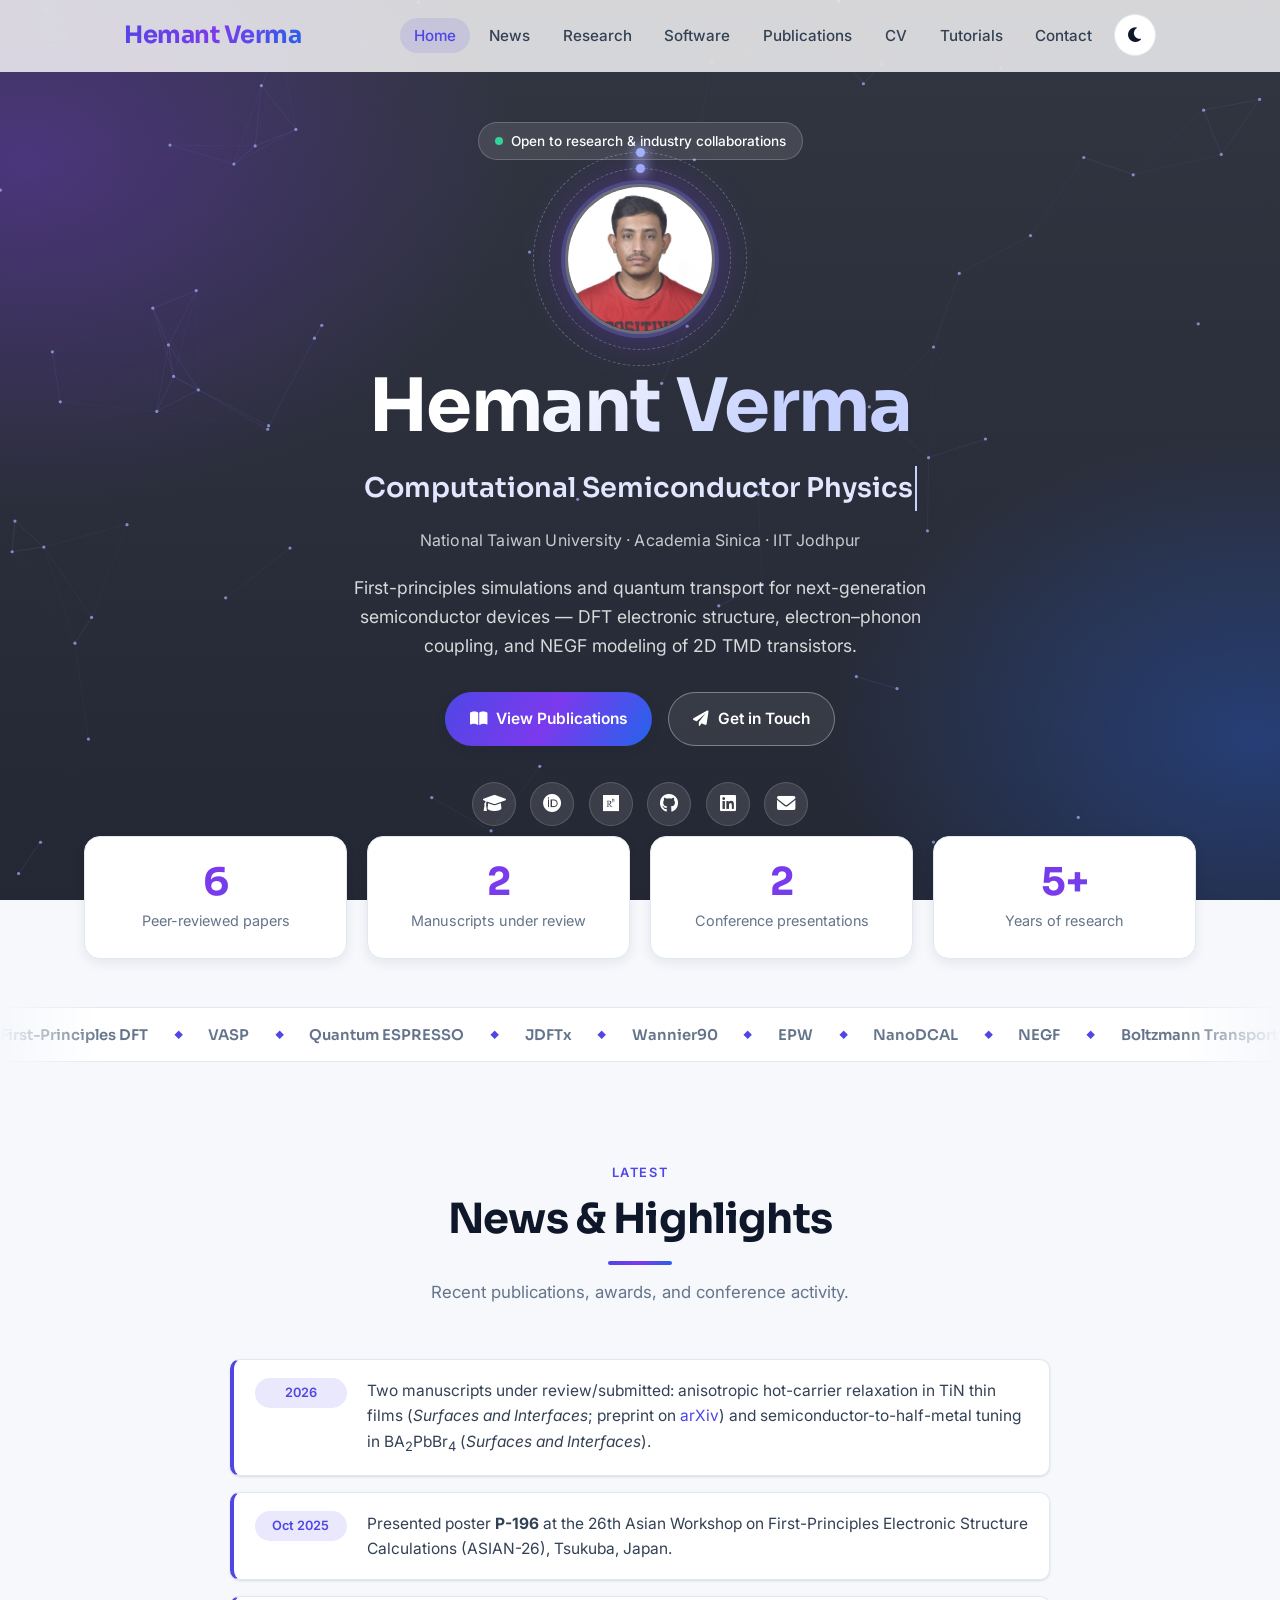
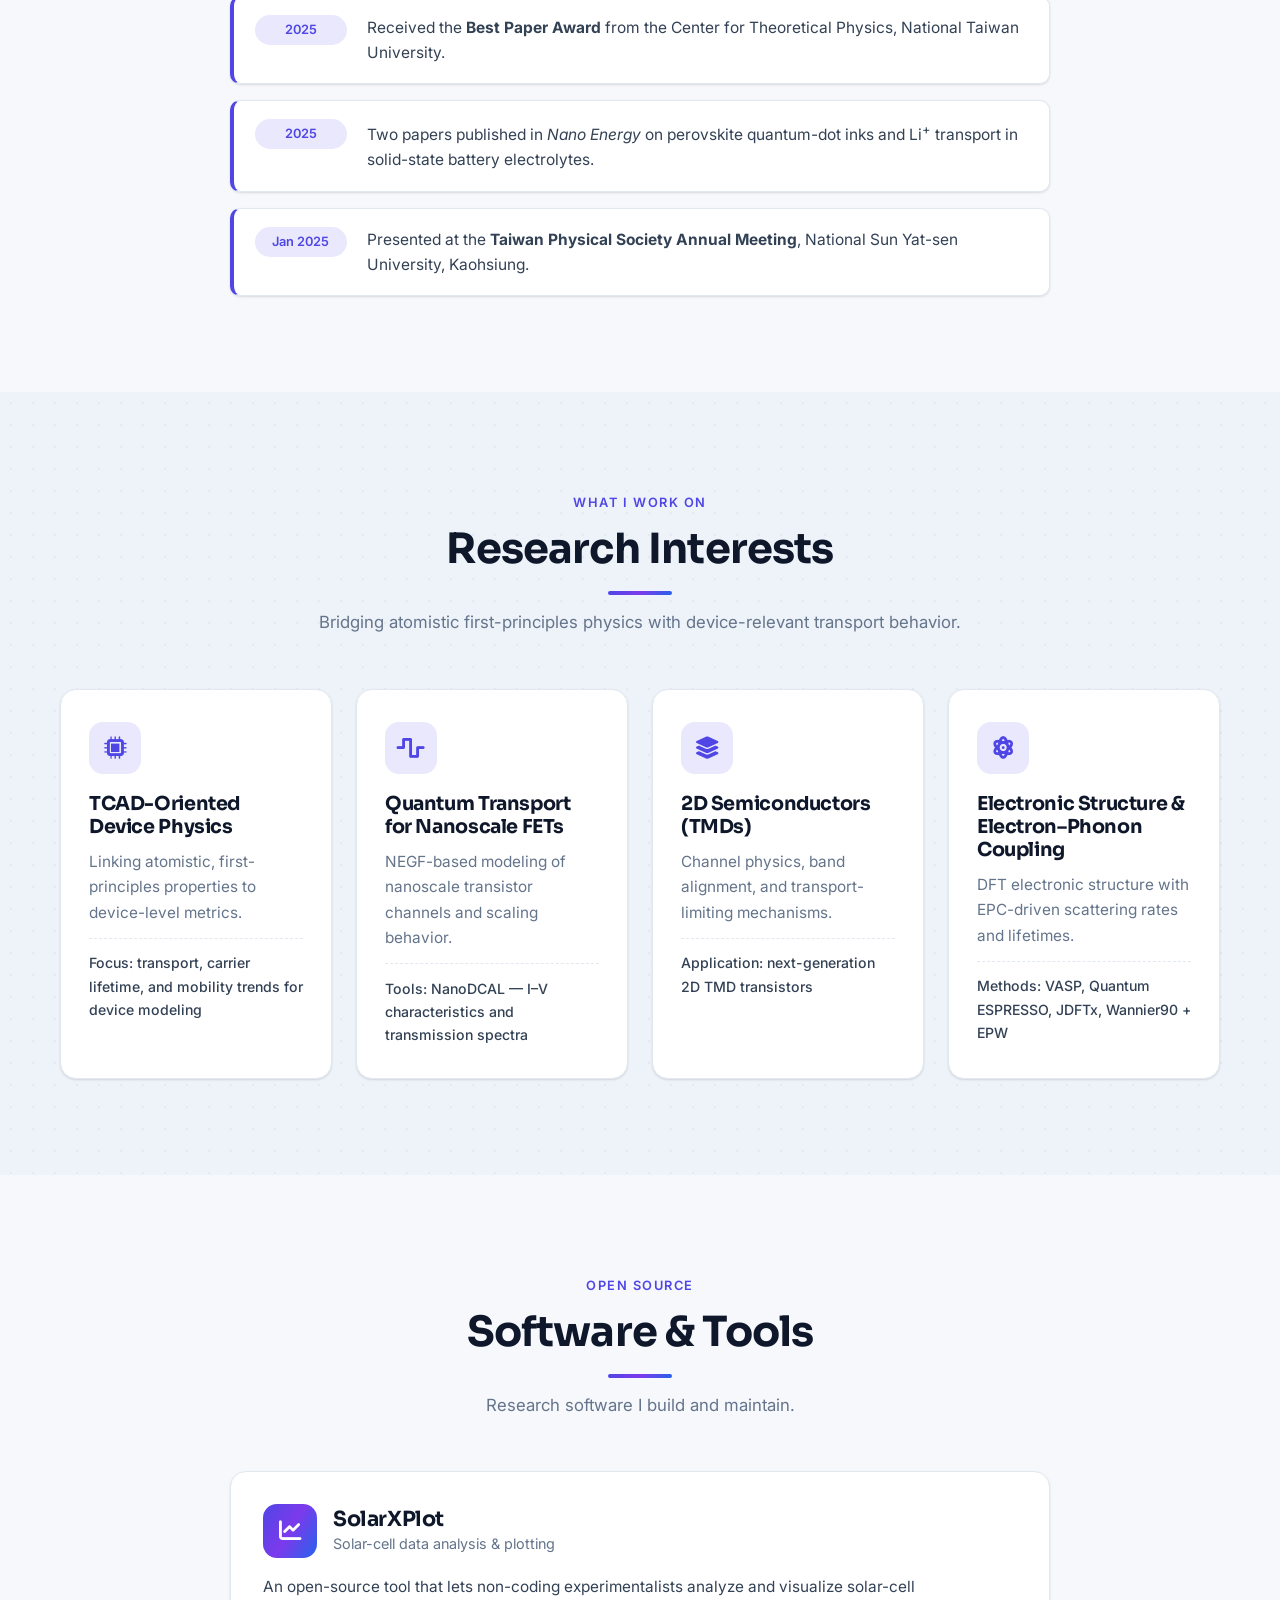
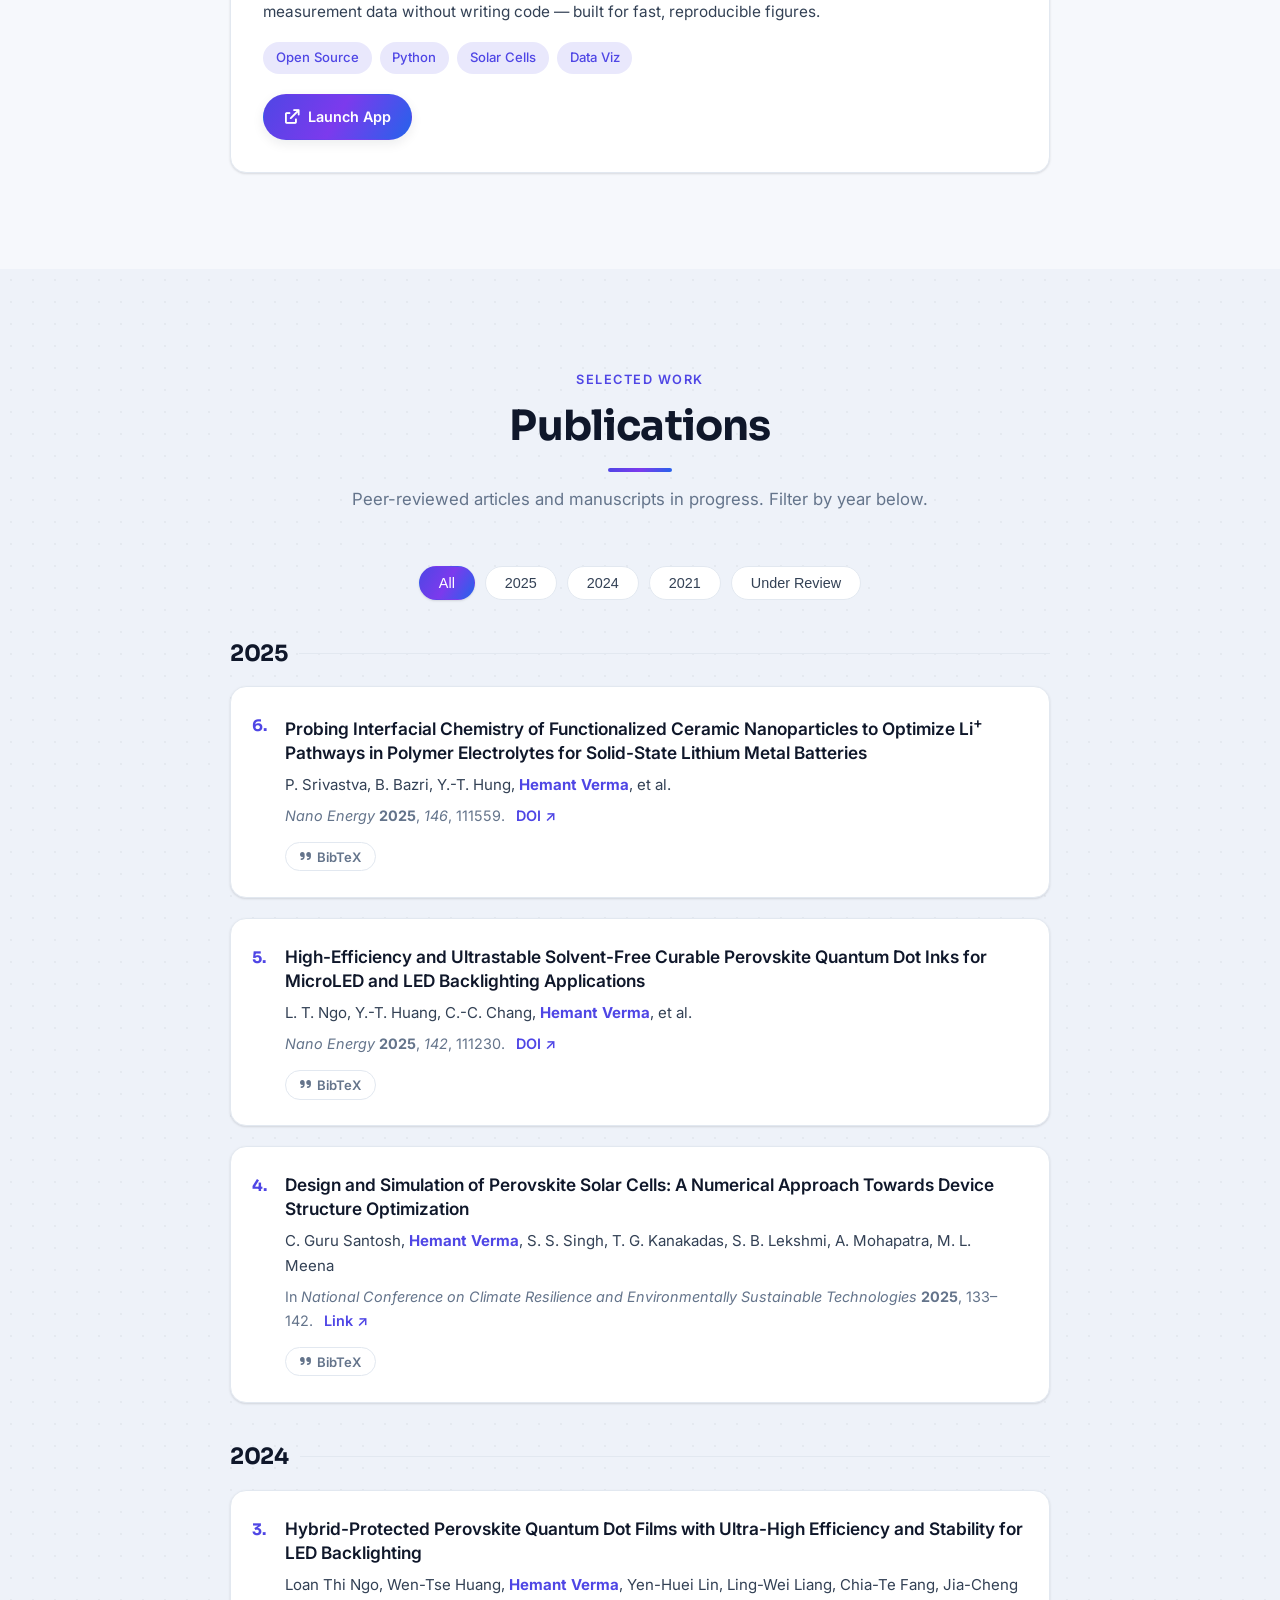
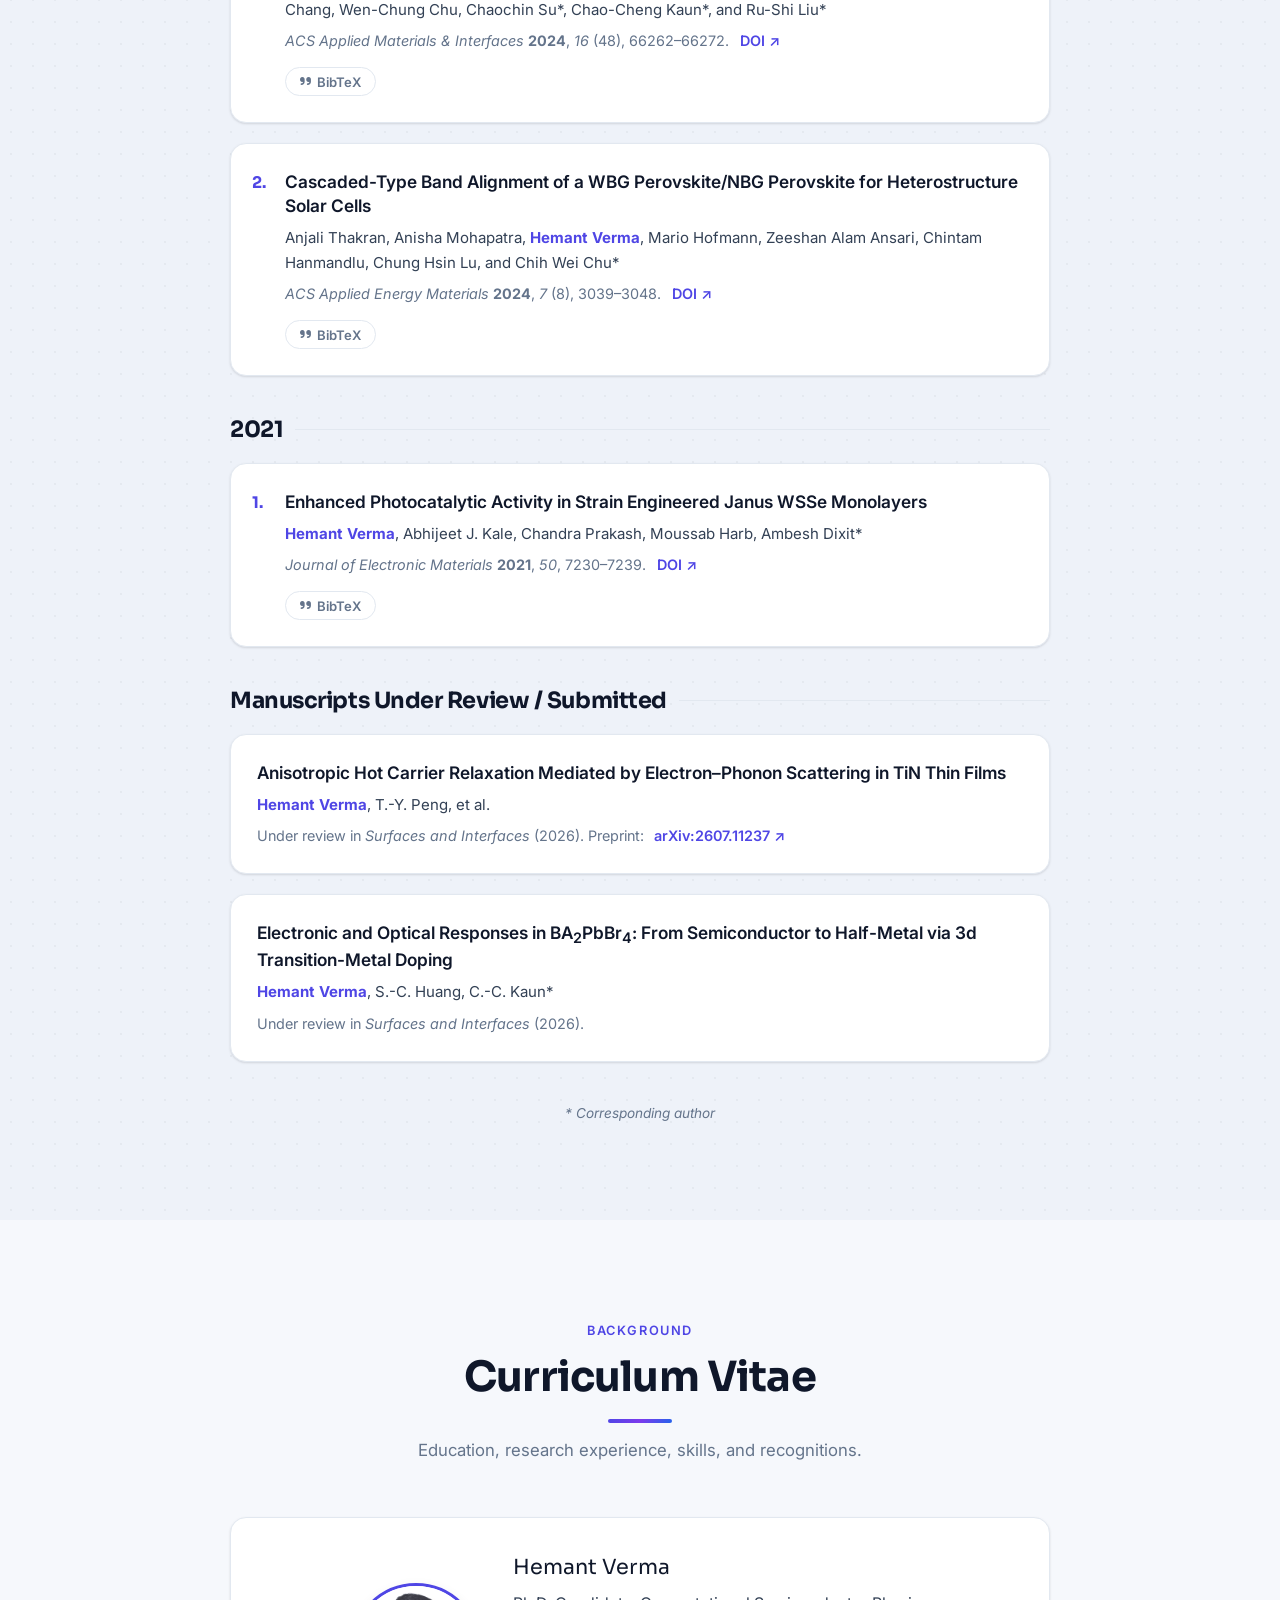
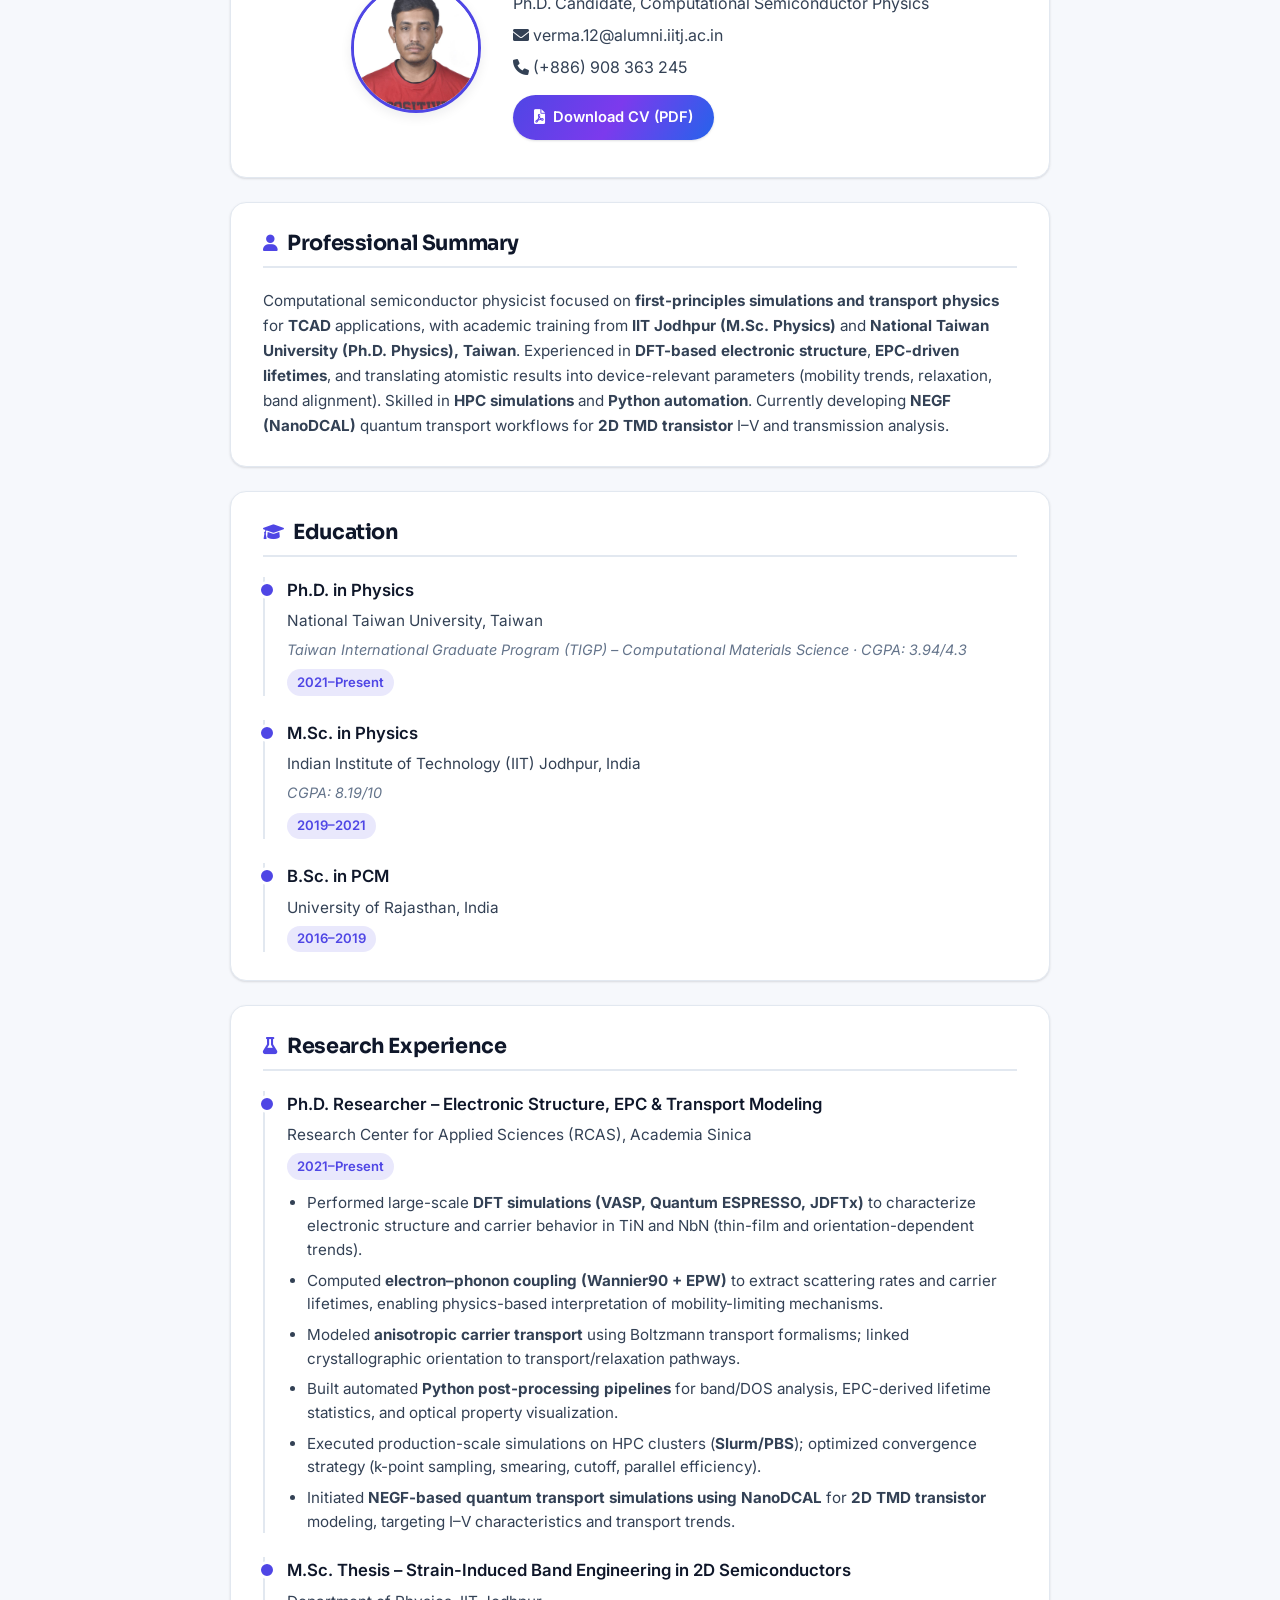
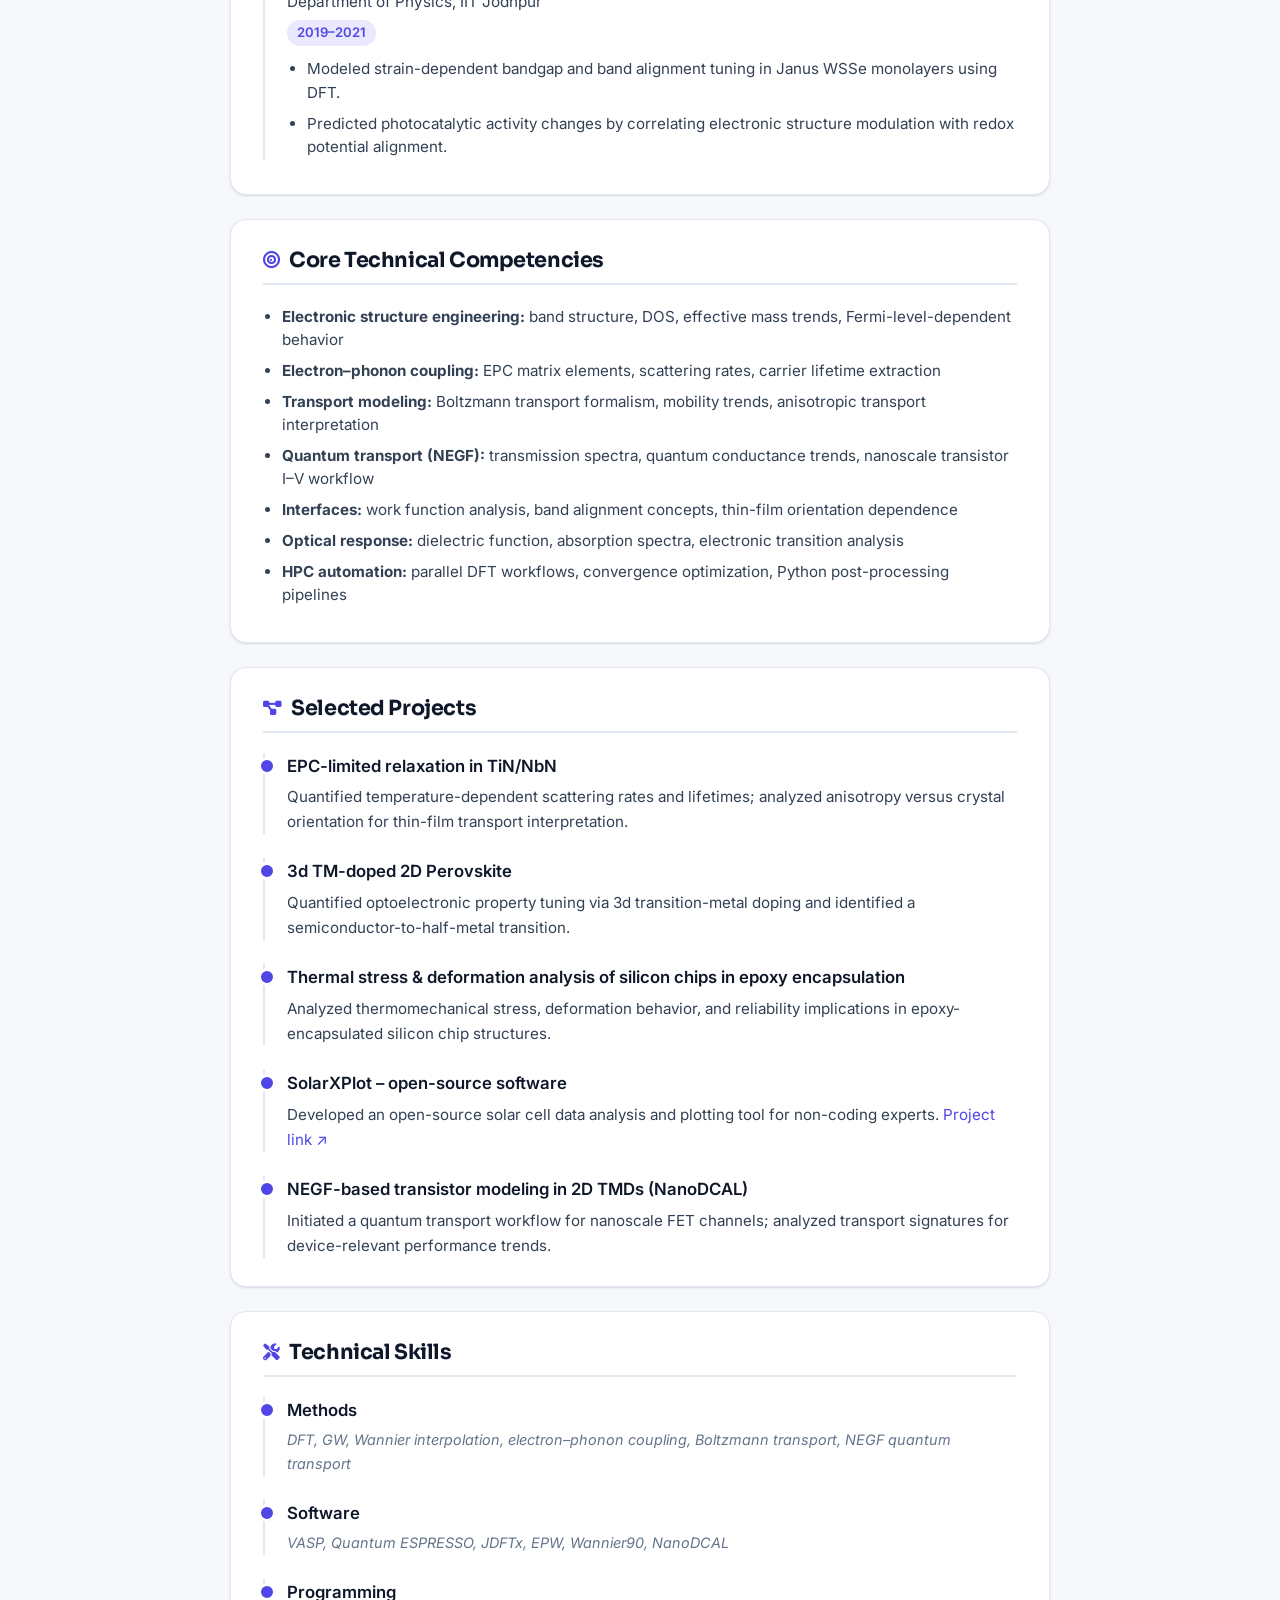
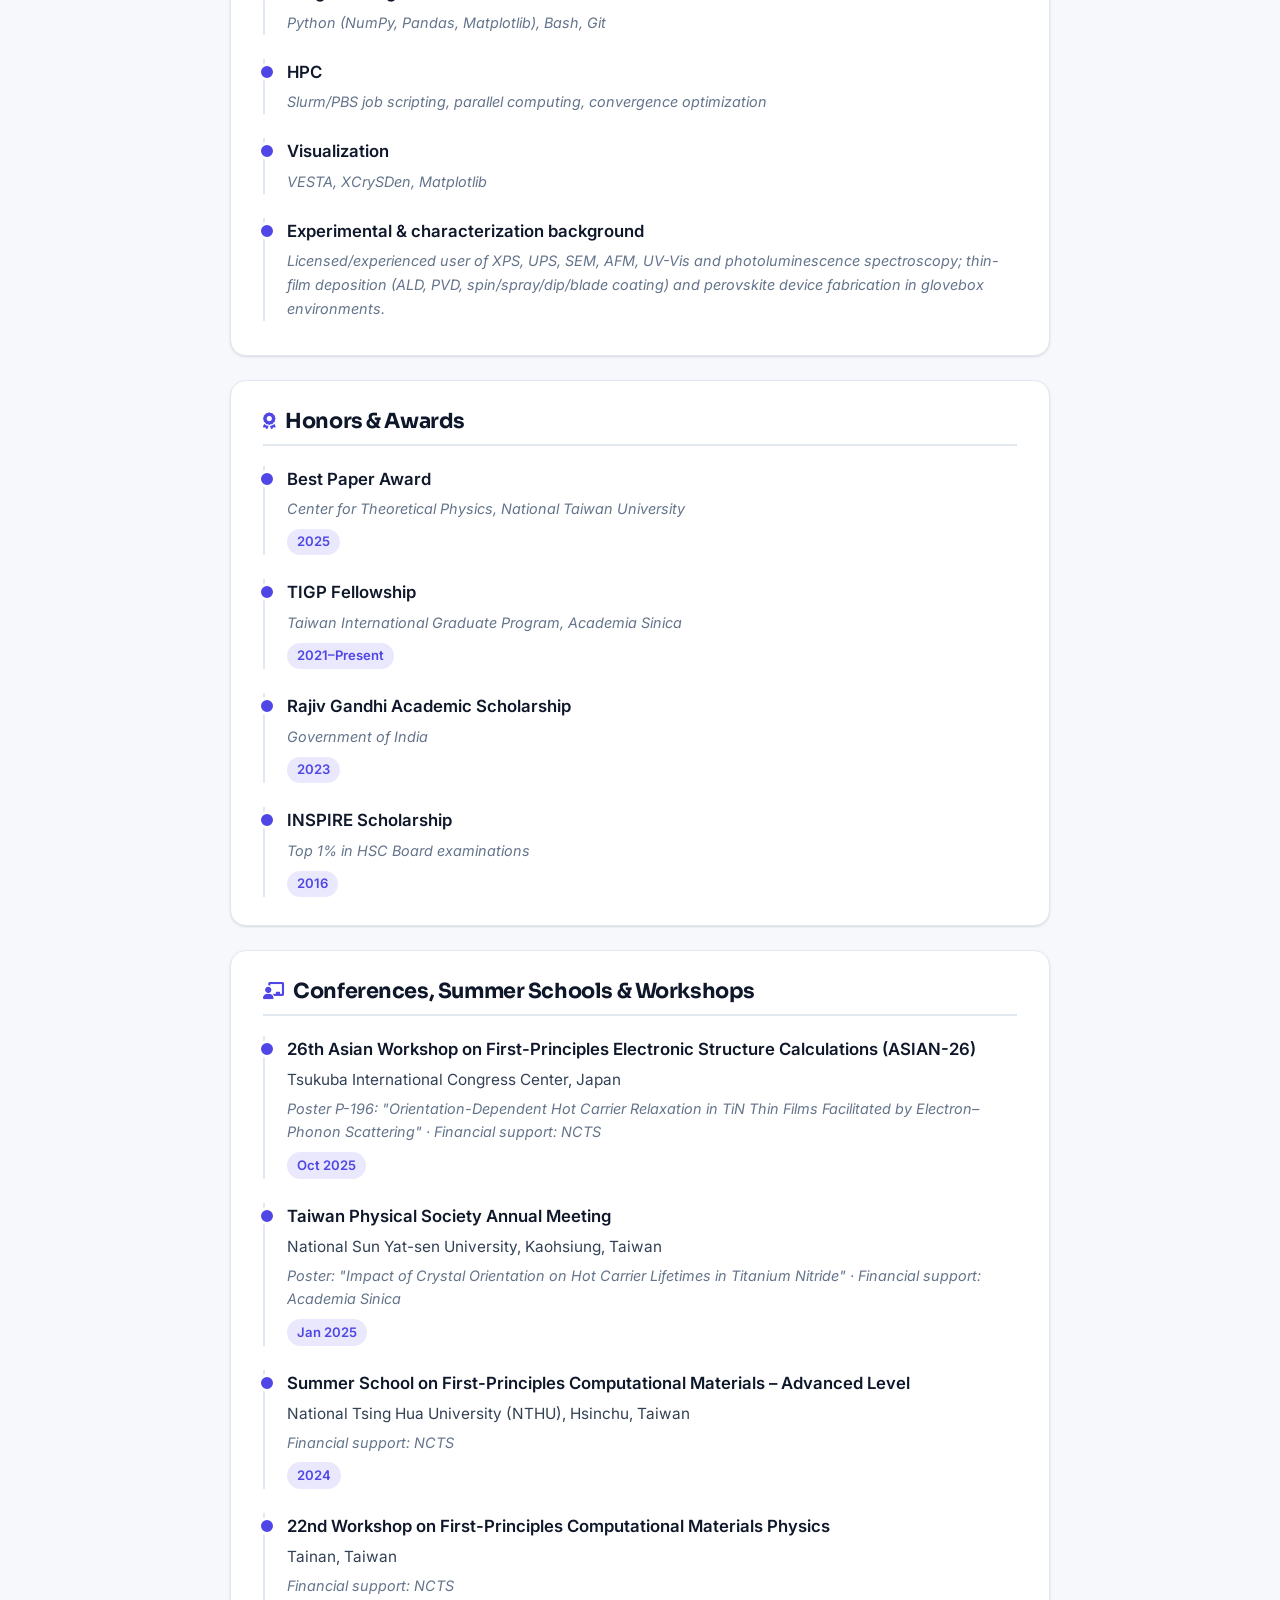
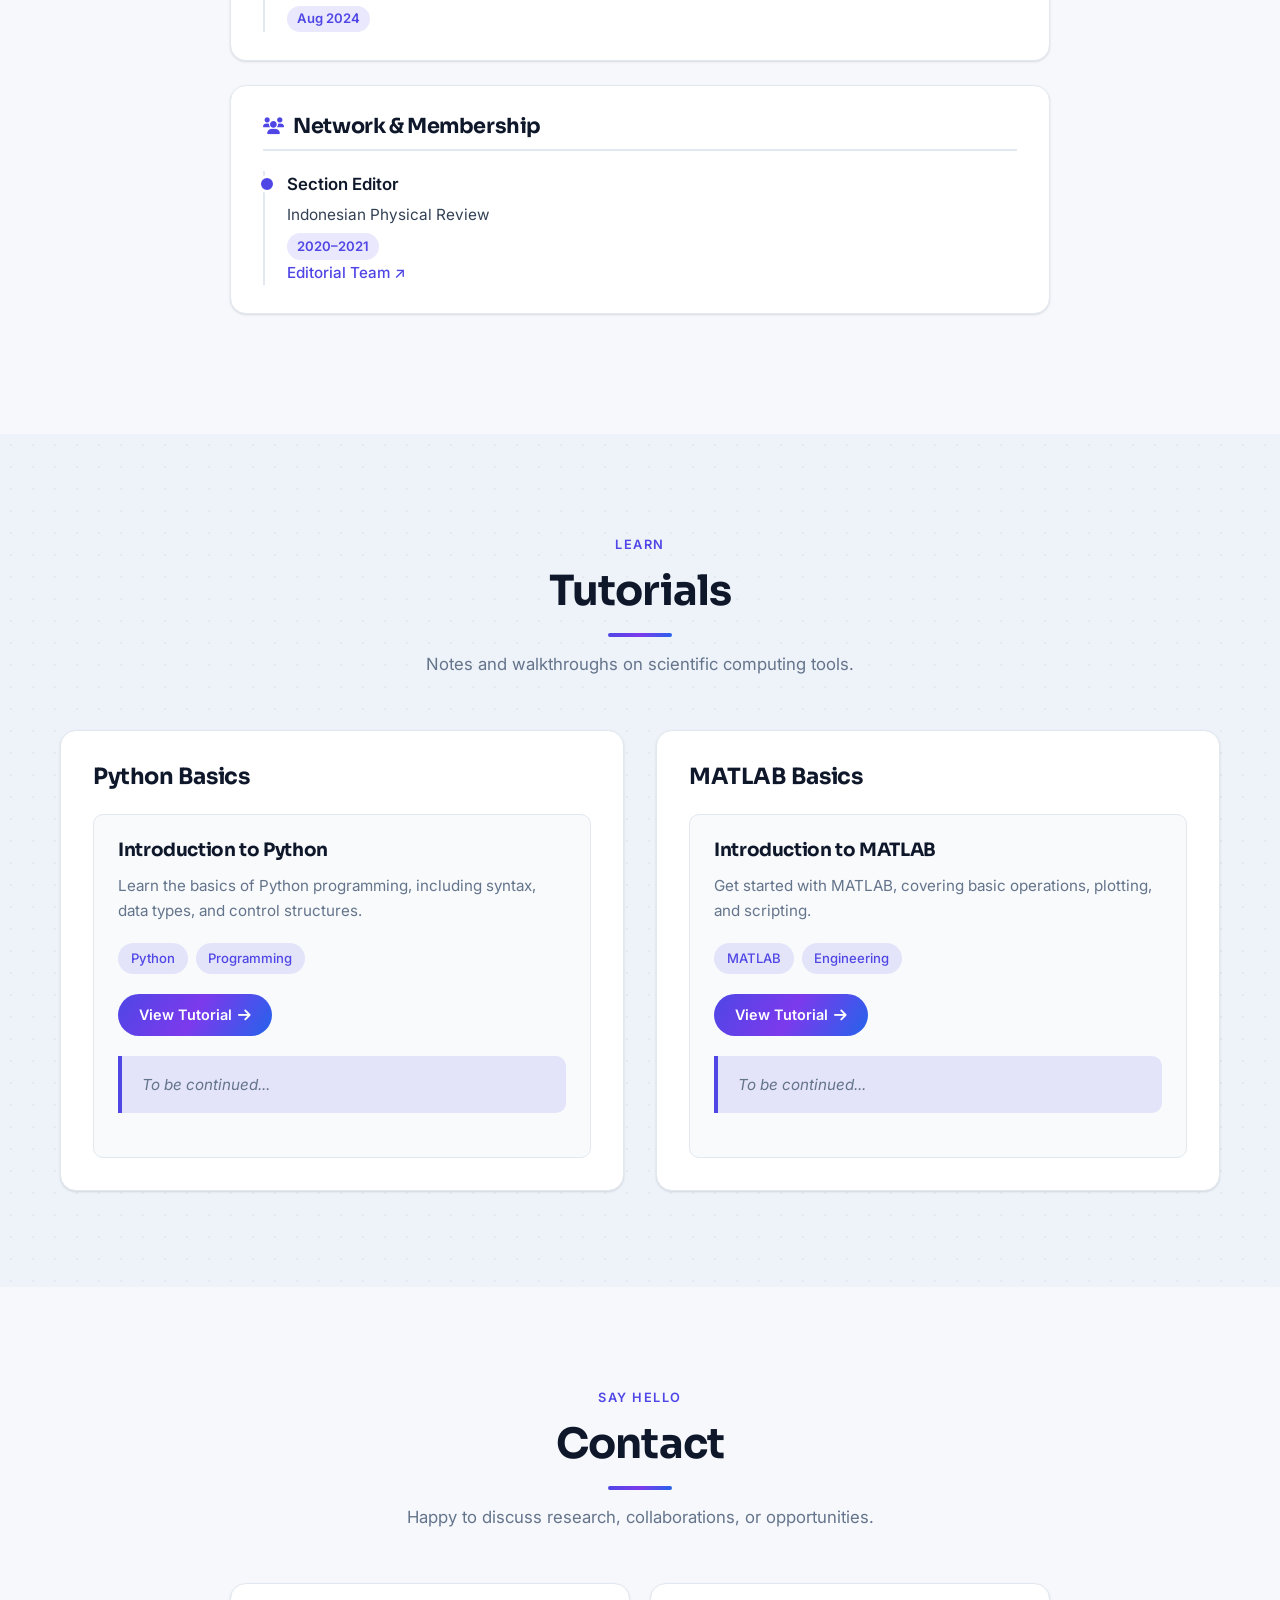
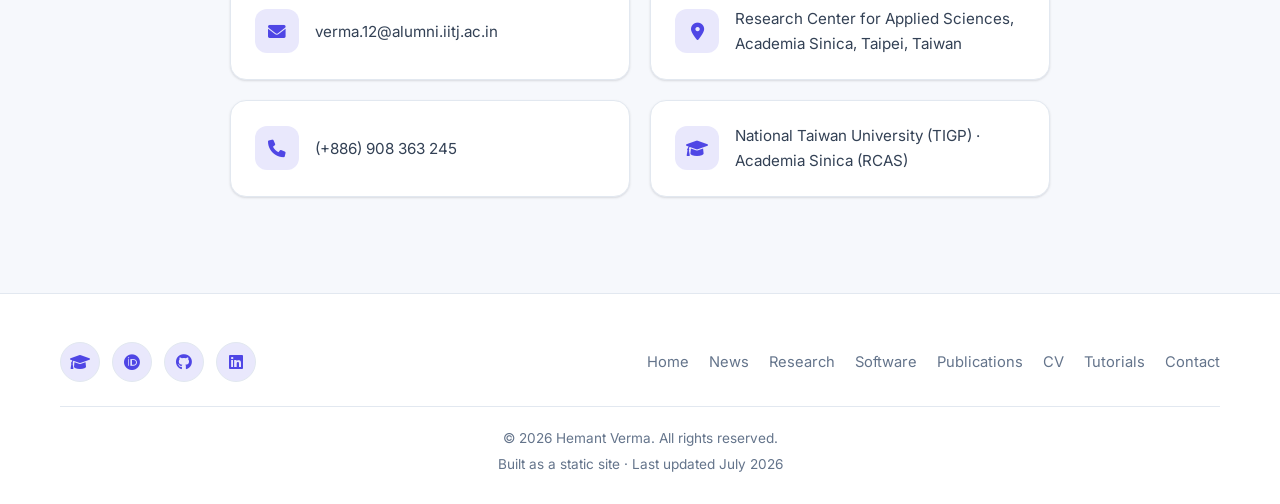
==== commit 4370f06a: "SEO/AEO: AI-crawler policy, real OG image, richer structured data - robots.txt: explicitly allow AI " ====
--- a/index.html
+++ b/index.html
@@ -14,11 +14,14 @@
     <meta property="og:title" content="Hemant Verma — Computational Semiconductor Physics">
     <meta property="og:description" content="Ph.D. candidate working on first-principles simulations and quantum transport for next-generation semiconductor devices.">
     <meta property="og:url" content="https://hemant0723.github.io/">
-    <meta property="og:image" content="https://hemant0723.github.io/assets/images/physics-bg.jpg">
+    <meta property="og:image" content="https://hemant0723.github.io/assets/og-card.png">
+    <meta property="og:image:width" content="1200">
+    <meta property="og:image:height" content="630">
+    <meta property="og:image:alt" content="Hemant Verma — Computational Semiconductor Physics, Ph.D. Candidate at NTU and Academia Sinica">
     <meta name="twitter:card" content="summary_large_image">
     <meta name="twitter:title" content="Hemant Verma — Computational Semiconductor Physics">
     <meta name="twitter:description" content="First-principles DFT, electron-phonon coupling, and NEGF quantum transport for 2D semiconductor devices.">
-    <meta name="twitter:image" content="https://hemant0723.github.io/assets/images/physics-bg.jpg">
+    <meta name="twitter:image" content="https://hemant0723.github.io/assets/og-card.png">
 
     <title>Hemant Verma — Computational Semiconductor Physics | NTU & Academia Sinica</title>
 
@@ -110,6 +113,24 @@
           "datePublished": "2021",
           "isPartOf": { "@type": "Periodical", "name": "Journal of Electronic Materials" },
           "url": "https://doi.org/10.1007/s11664-021-09215-w"
+        },
+        {
+          "@type": "ScholarlyArticle",
+          "headline": "Anisotropic Hot Carrier Relaxation Mediated by Electron–Phonon Scattering in TiN Thin Films",
+          "author": { "@id": "https://hemant0723.github.io/#person" },
+          "datePublished": "2026-07-13",
+          "isPartOf": { "@type": "Periodical", "name": "Surfaces and Interfaces" },
+          "url": "https://arxiv.org/abs/2607.11237",
+          "identifier": "arXiv:2607.11237",
+          "creativeWorkStatus": "Under review"
+        },
+        {
+          "@type": "ScholarlyArticle",
+          "headline": "Electronic and Optical Responses in BA2PbBr4: From Semiconductor to Half-Metal via 3d Transition-Metal Doping",
+          "author": { "@id": "https://hemant0723.github.io/#person" },
+          "datePublished": "2026",
+          "isPartOf": { "@type": "Periodical", "name": "Surfaces and Interfaces" },
+          "creativeWorkStatus": "Under review"
         }
       ]
     }
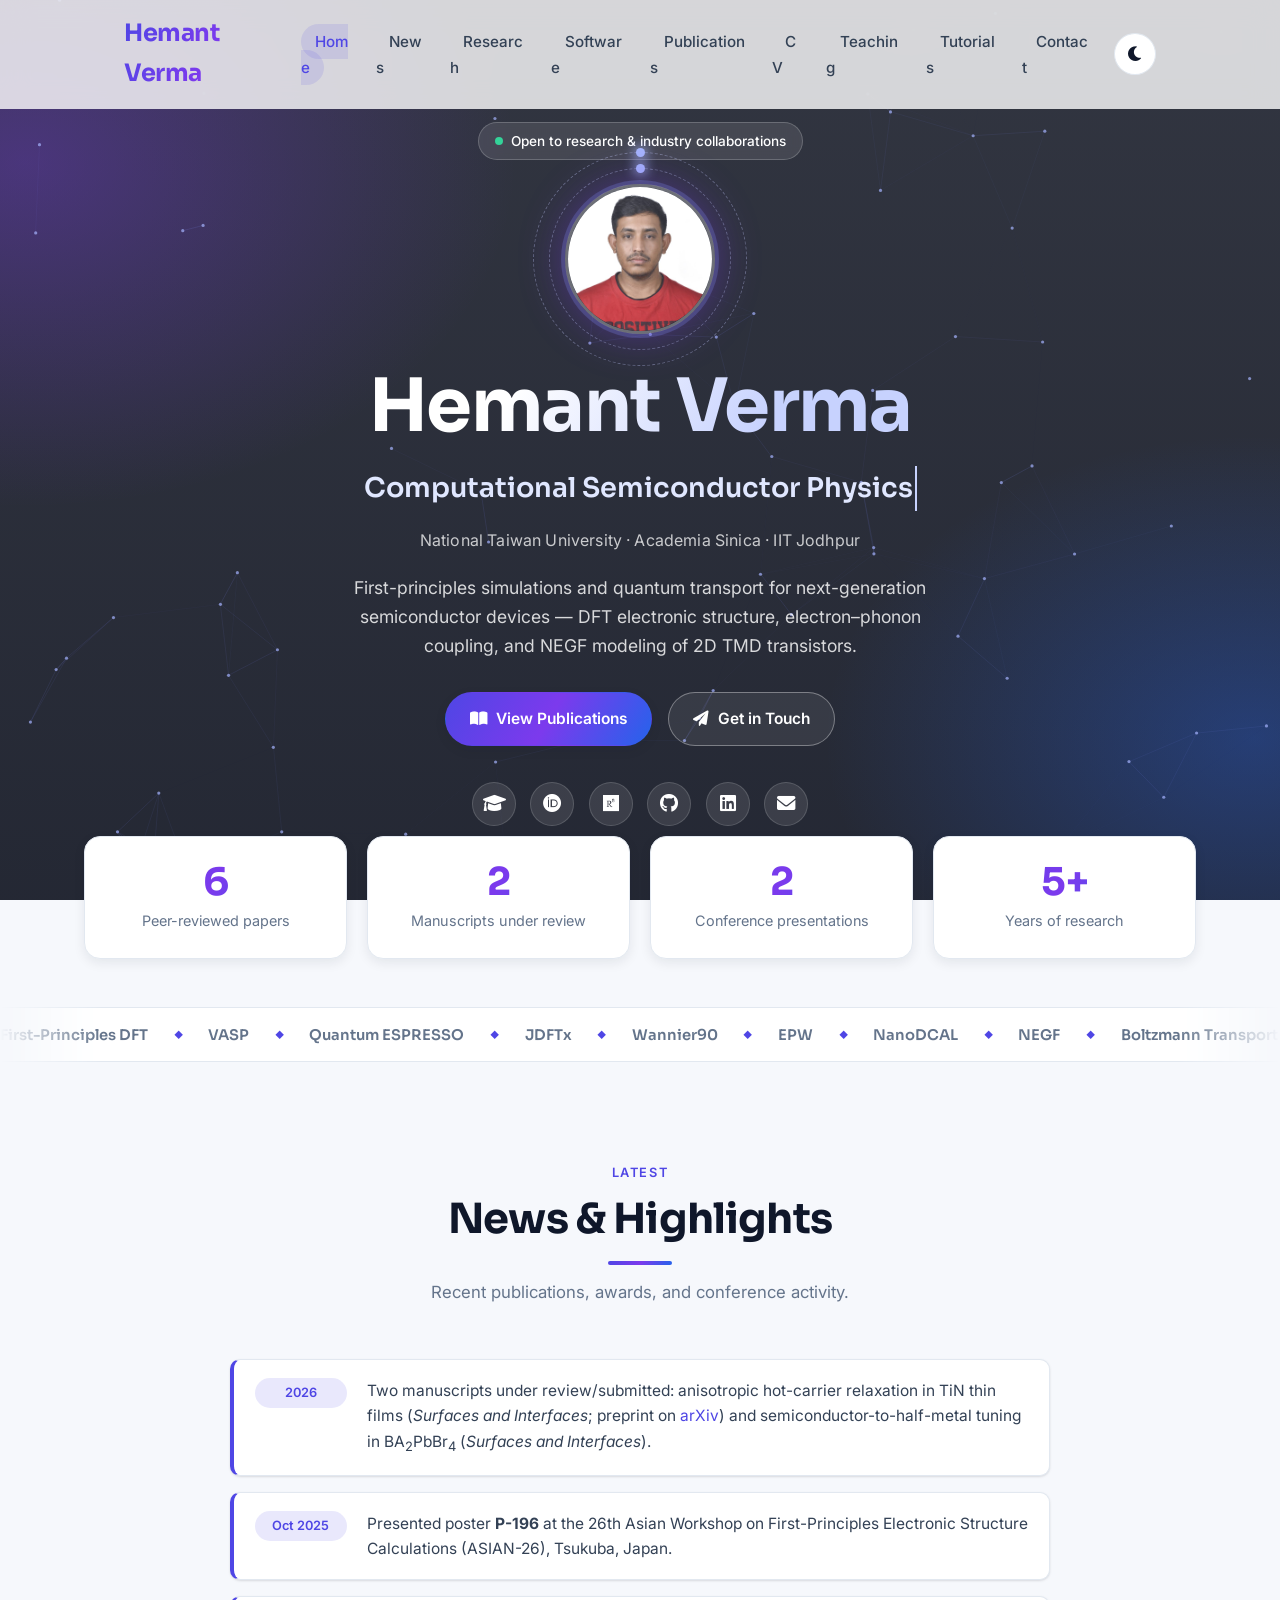
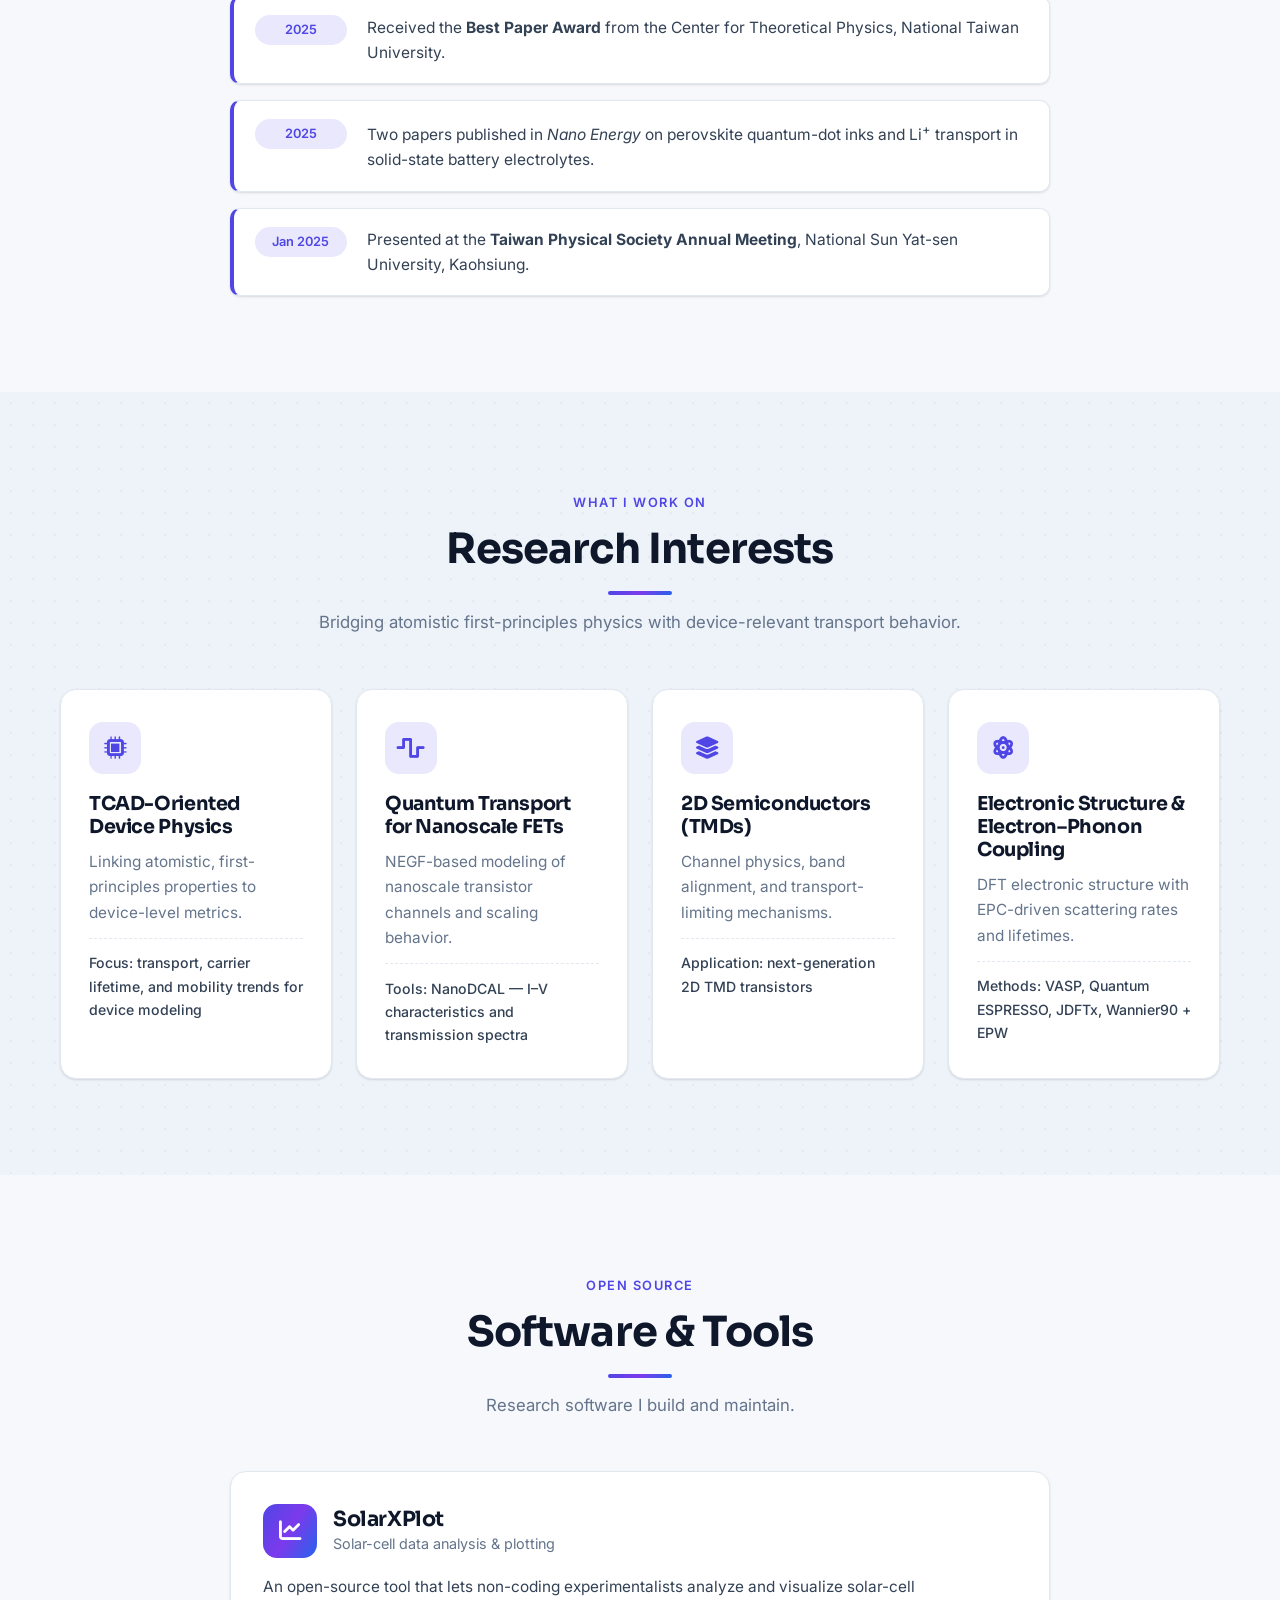
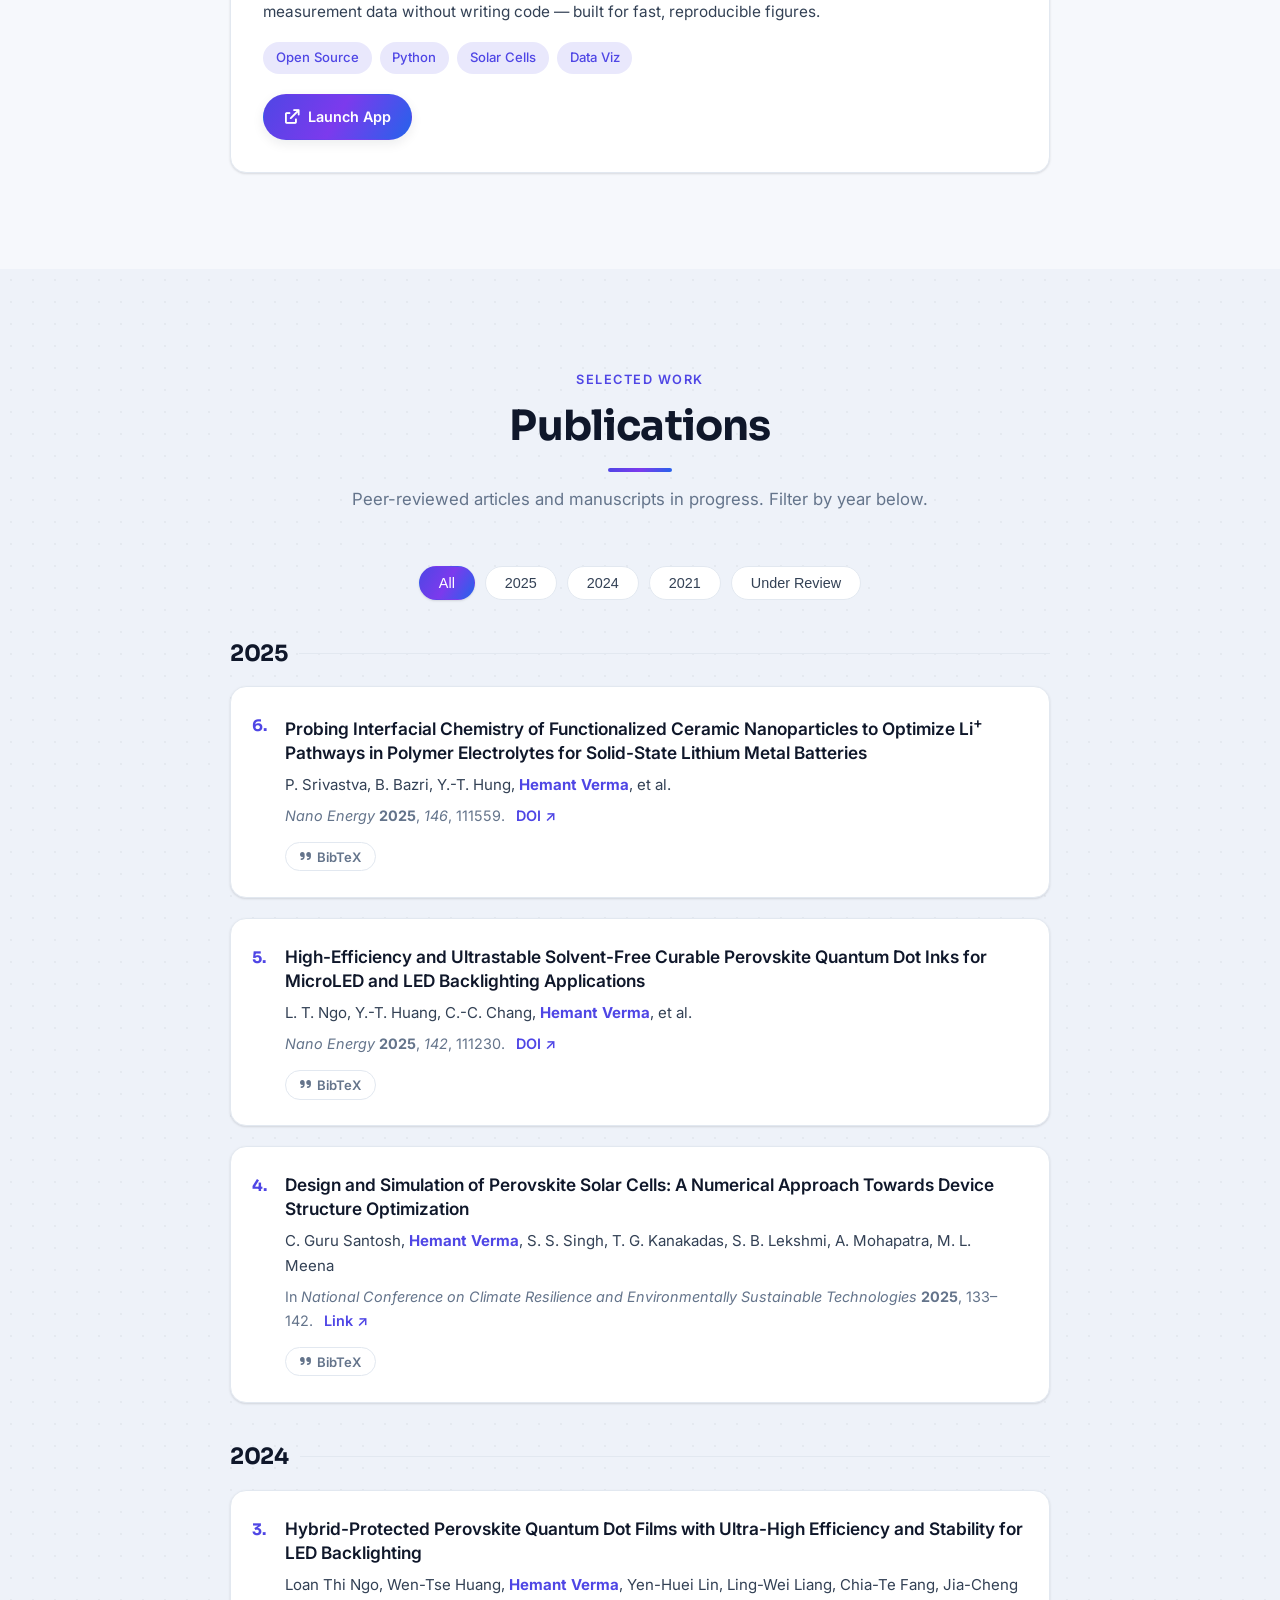
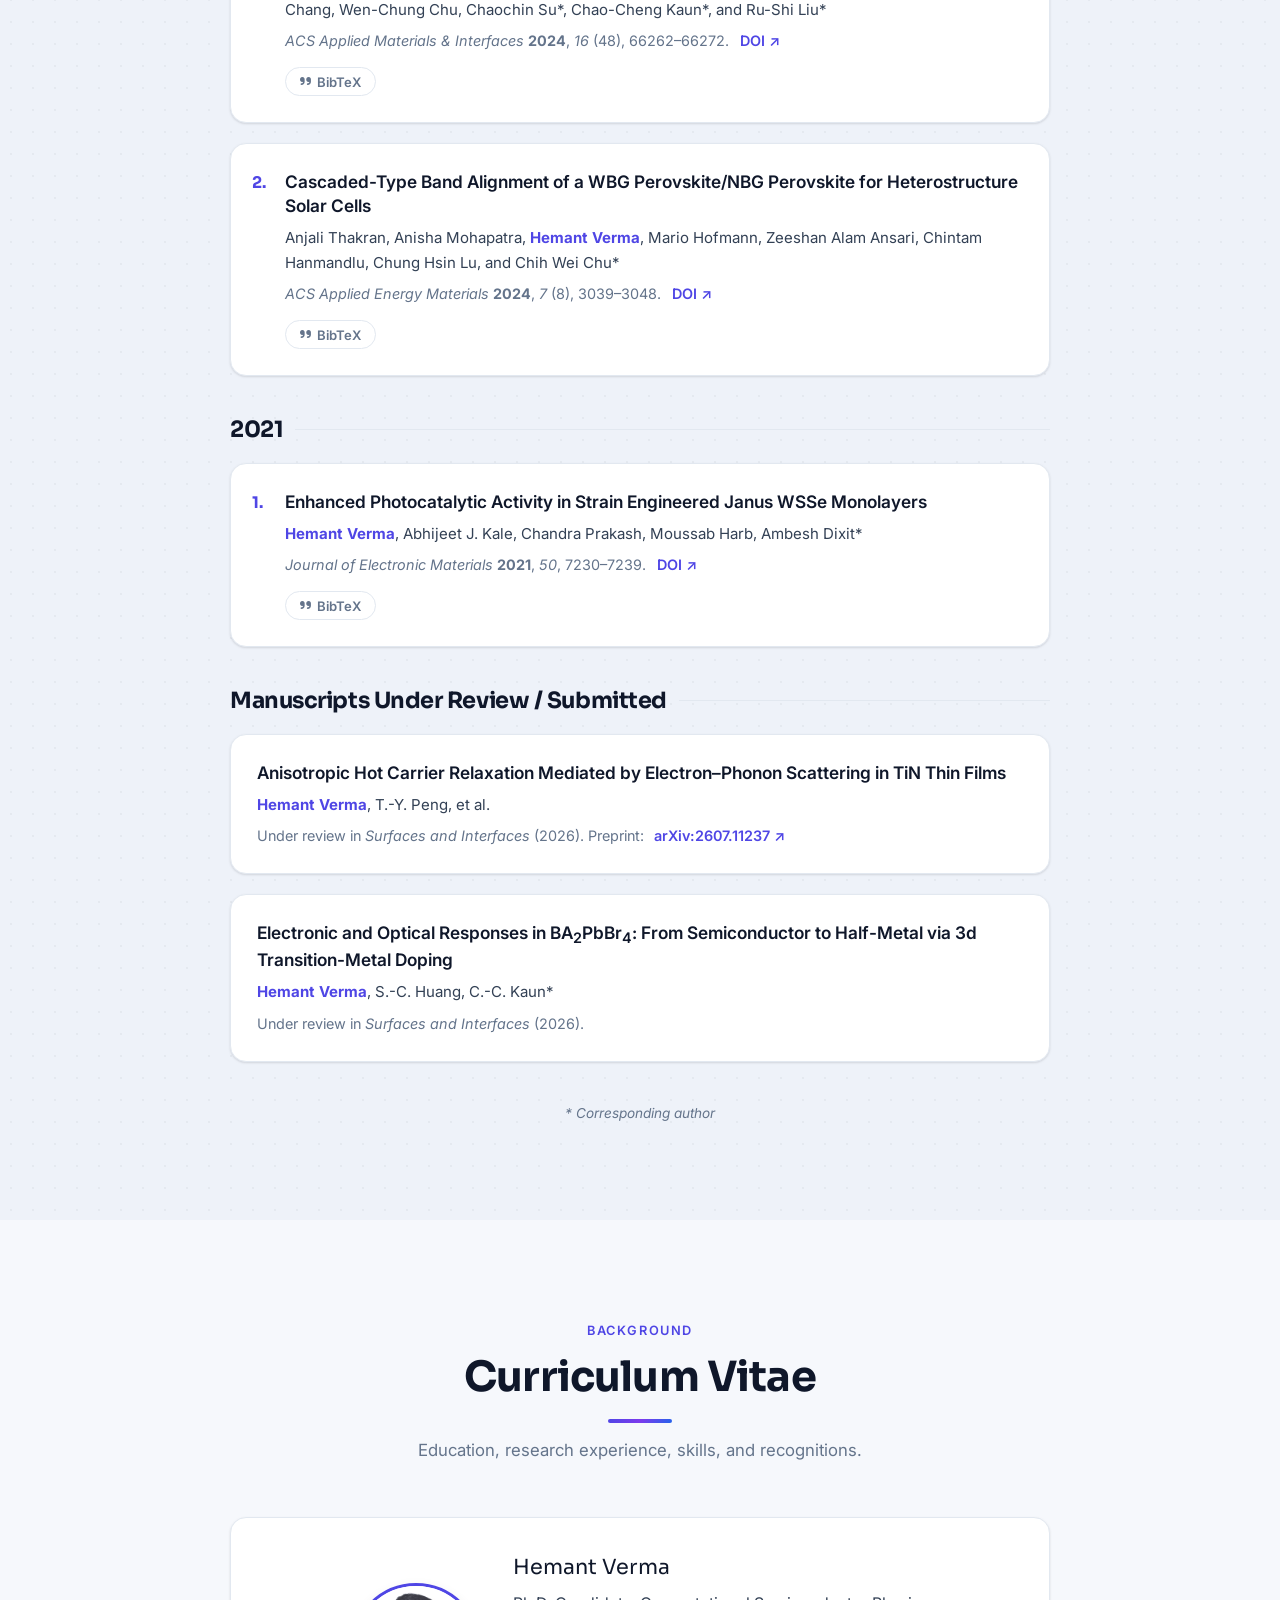
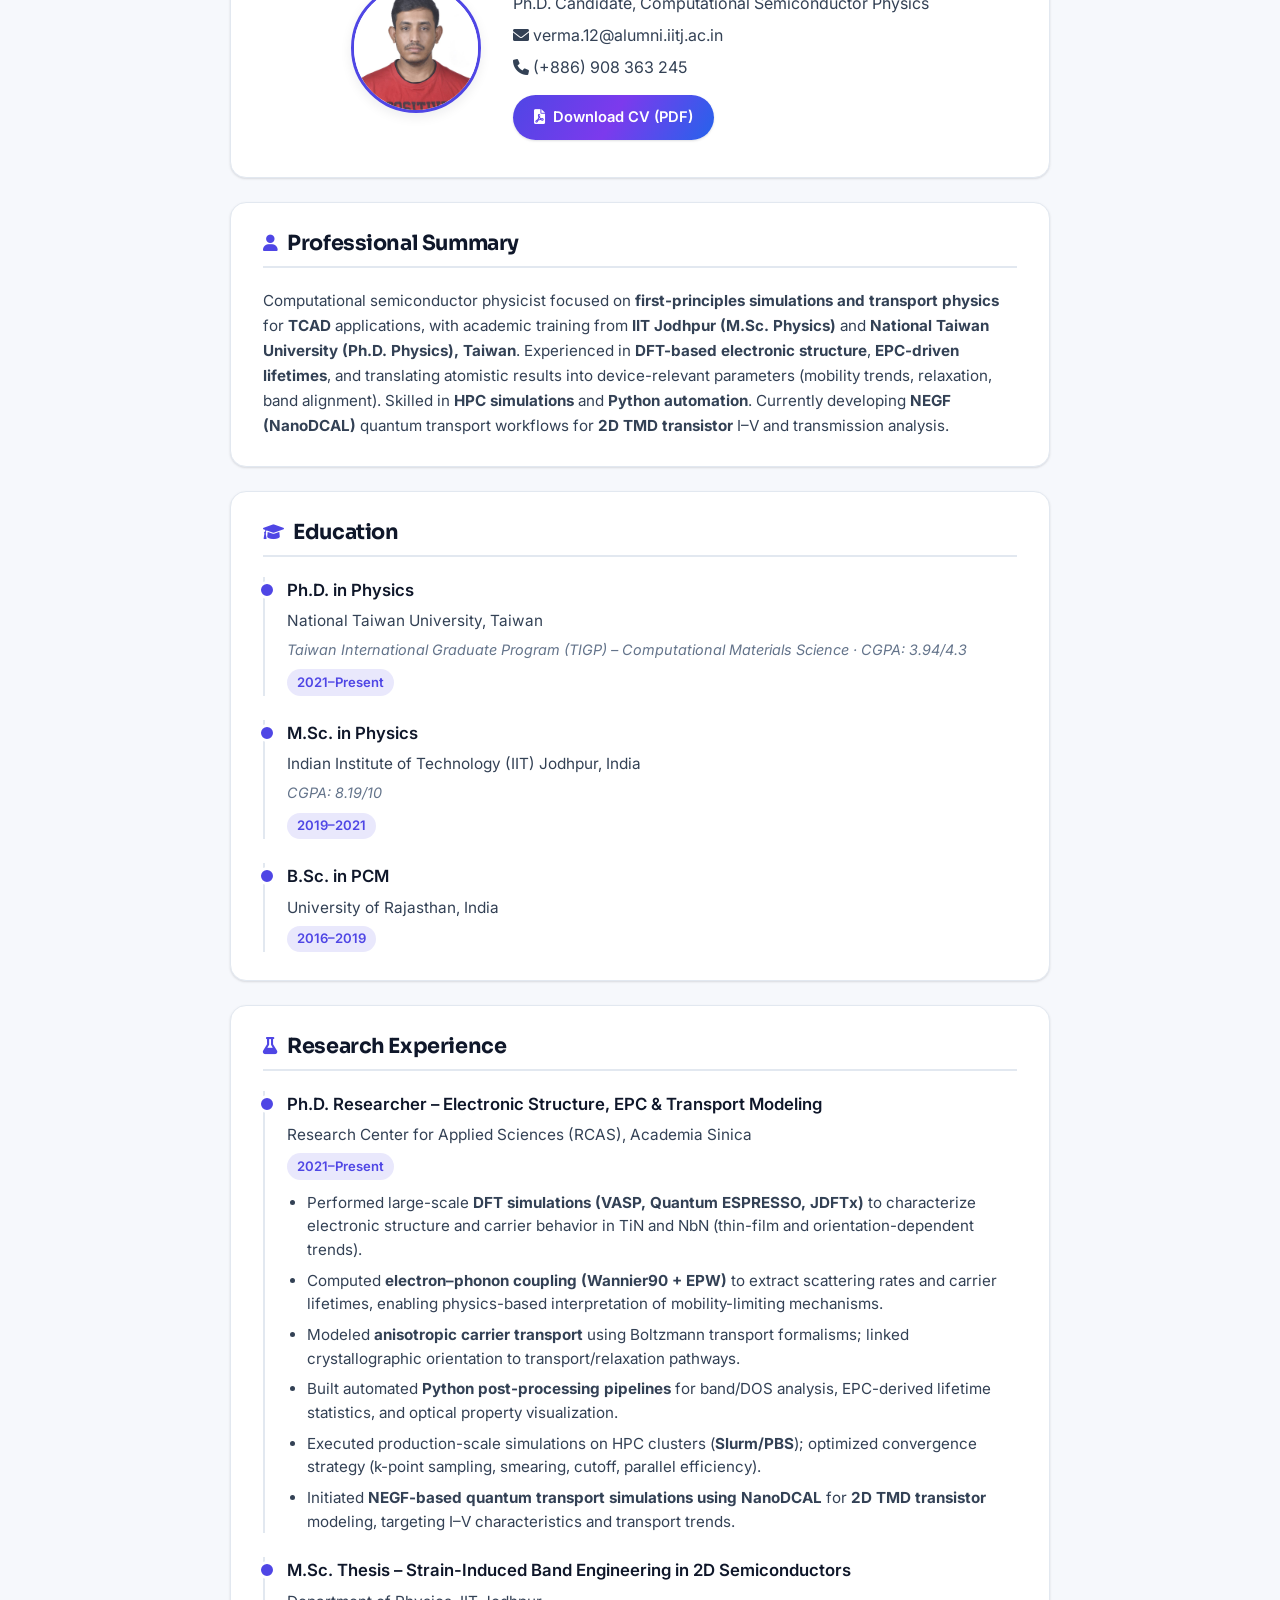
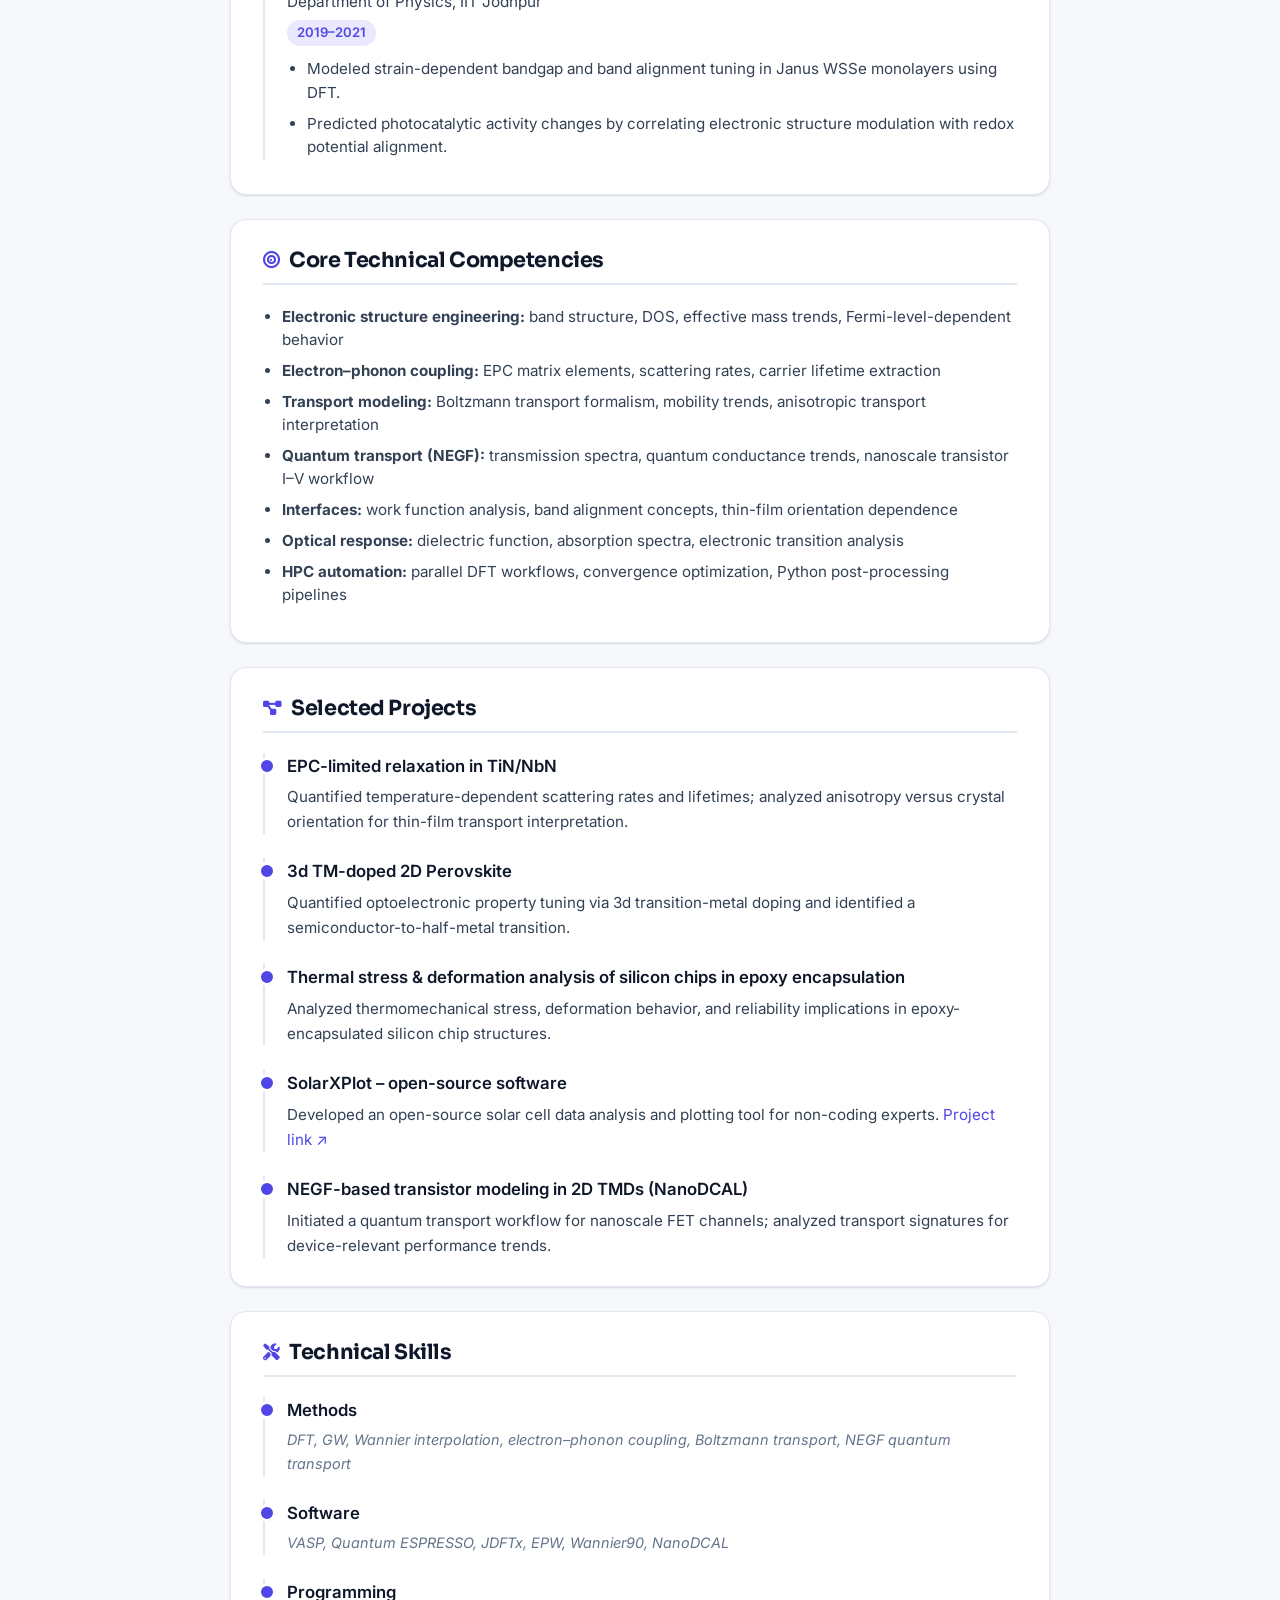
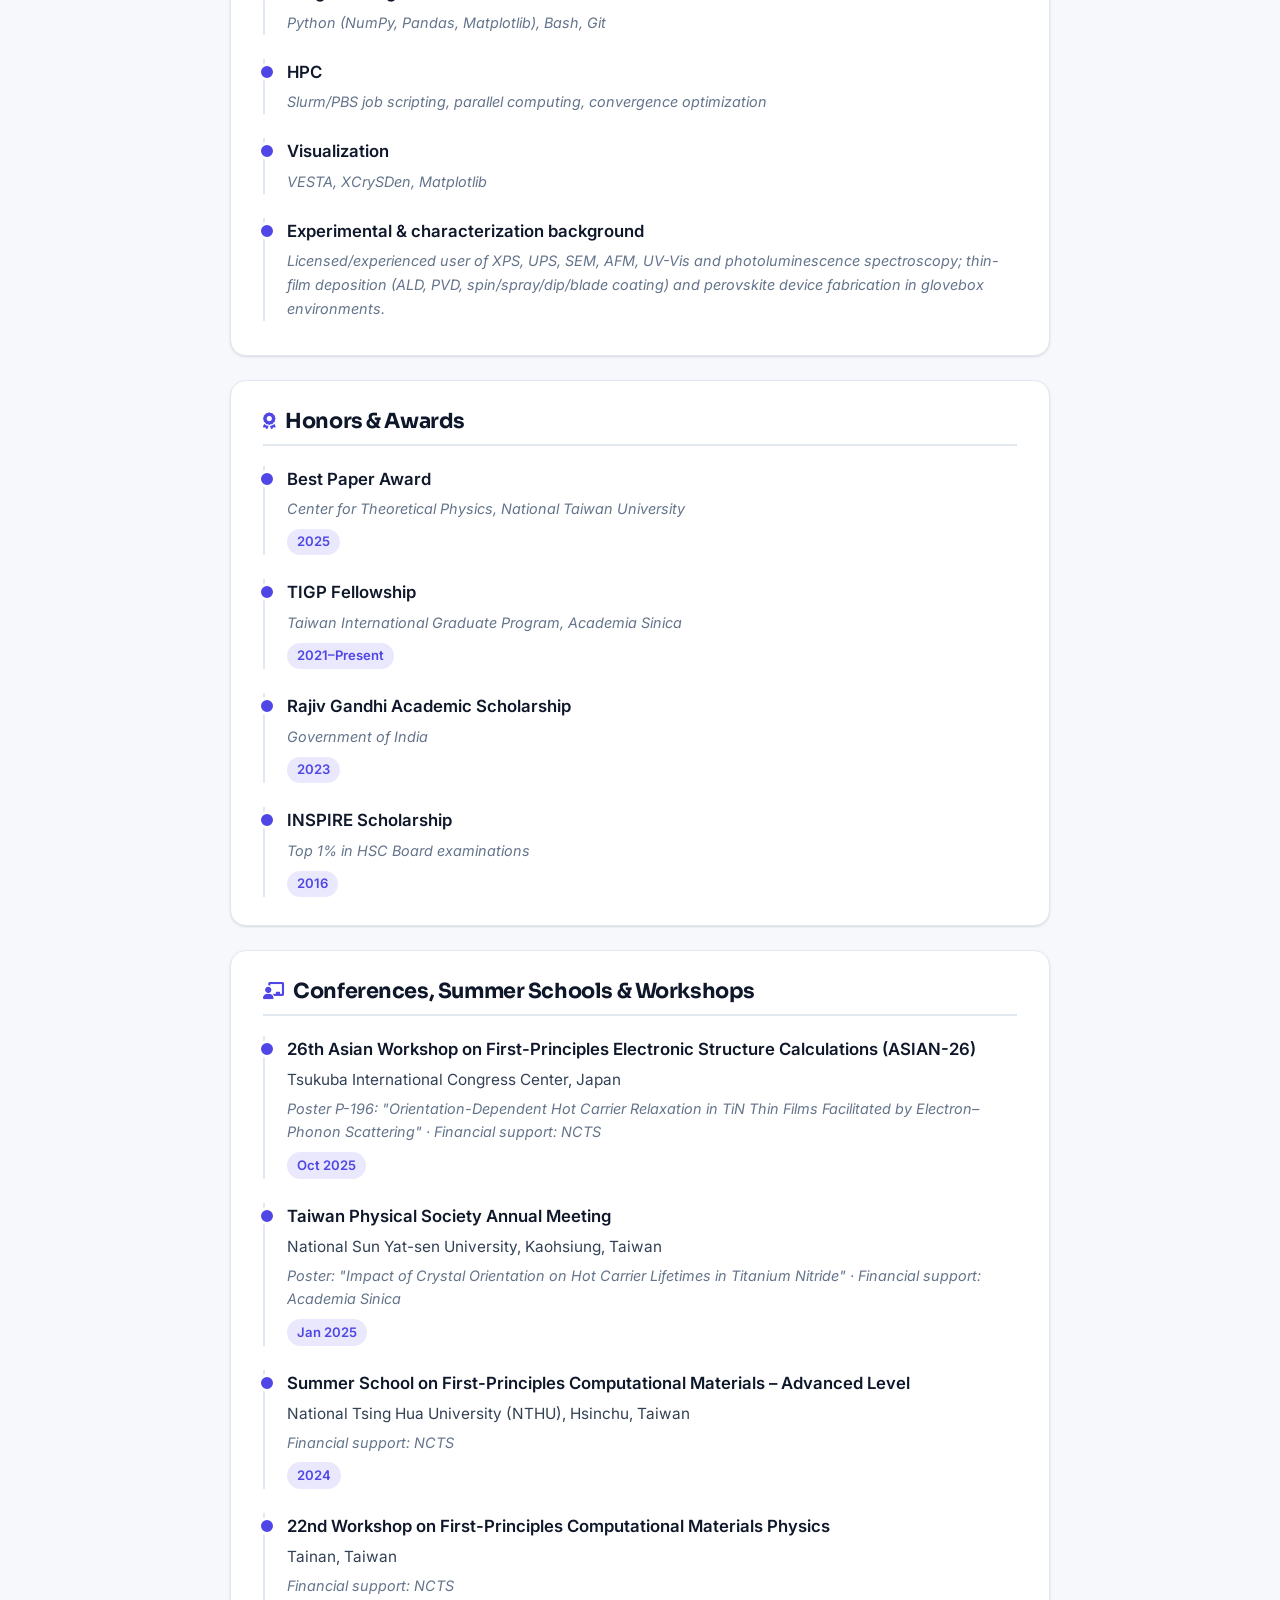
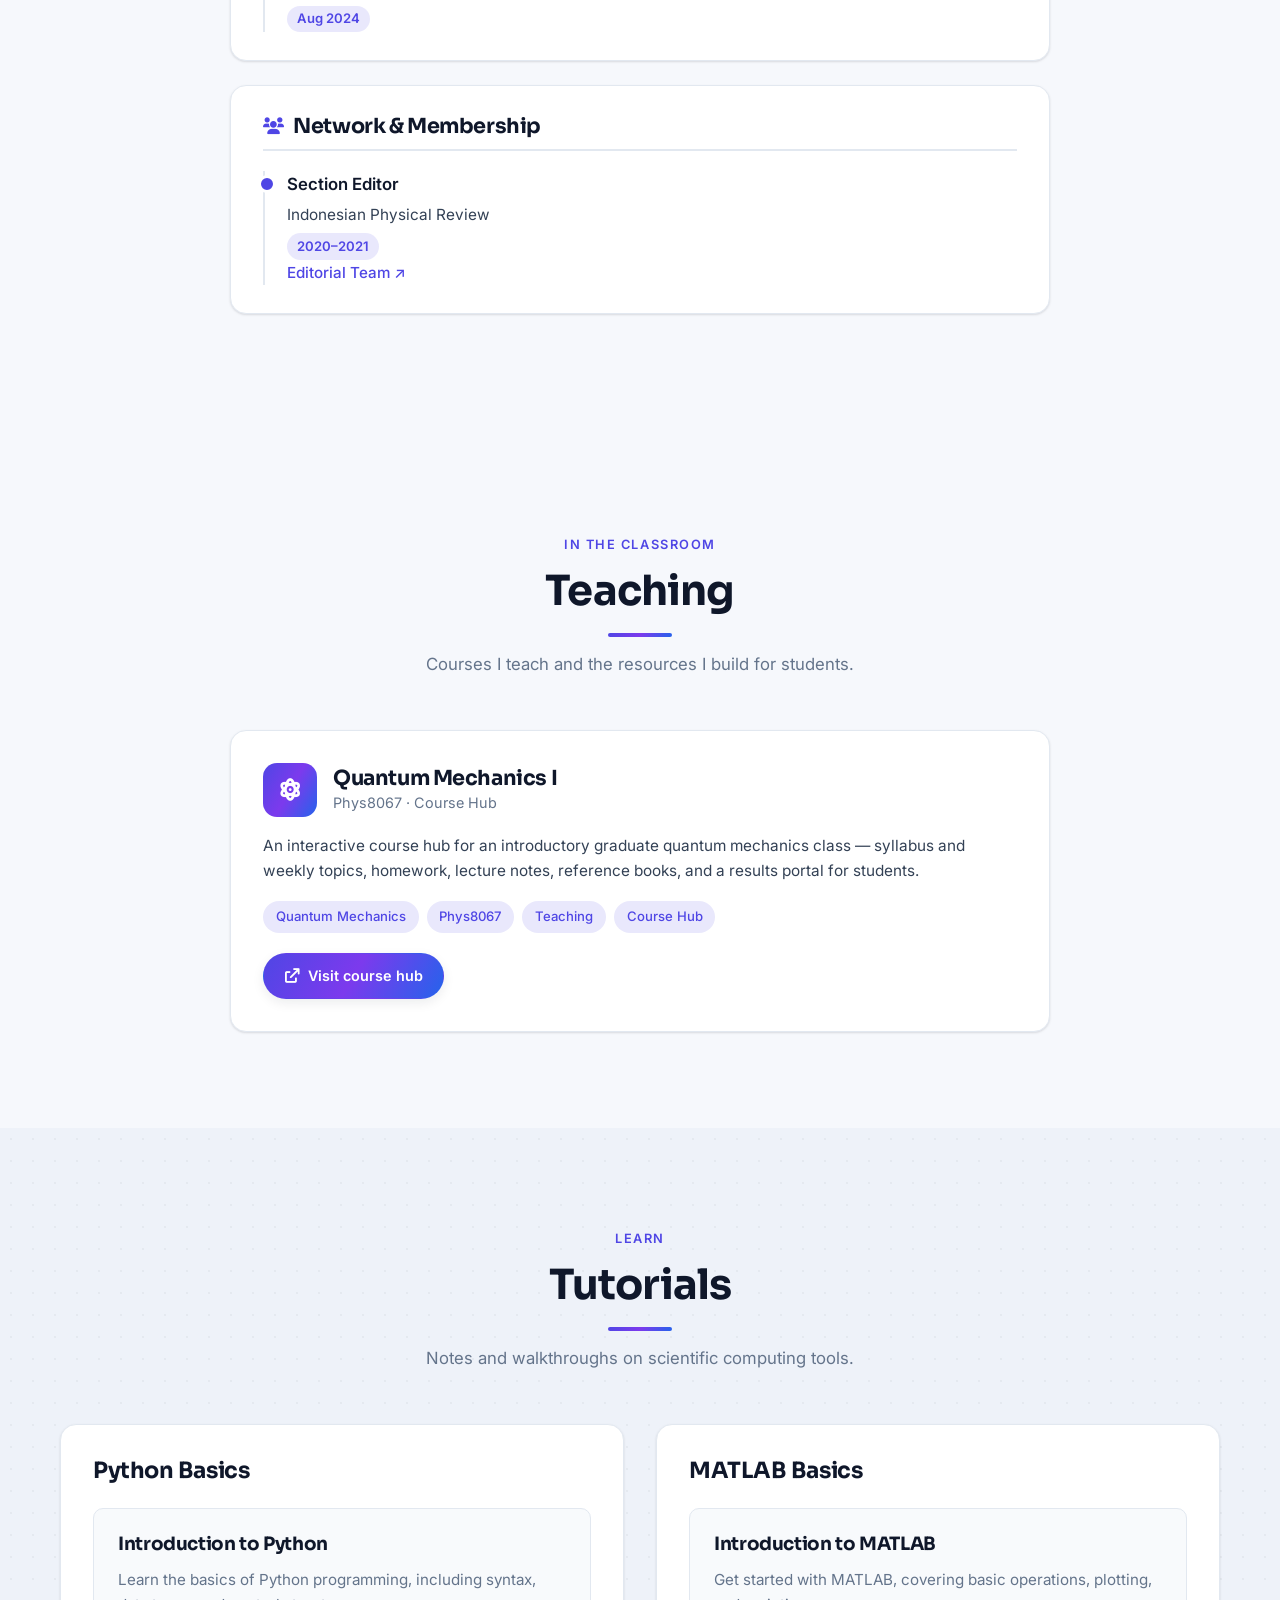
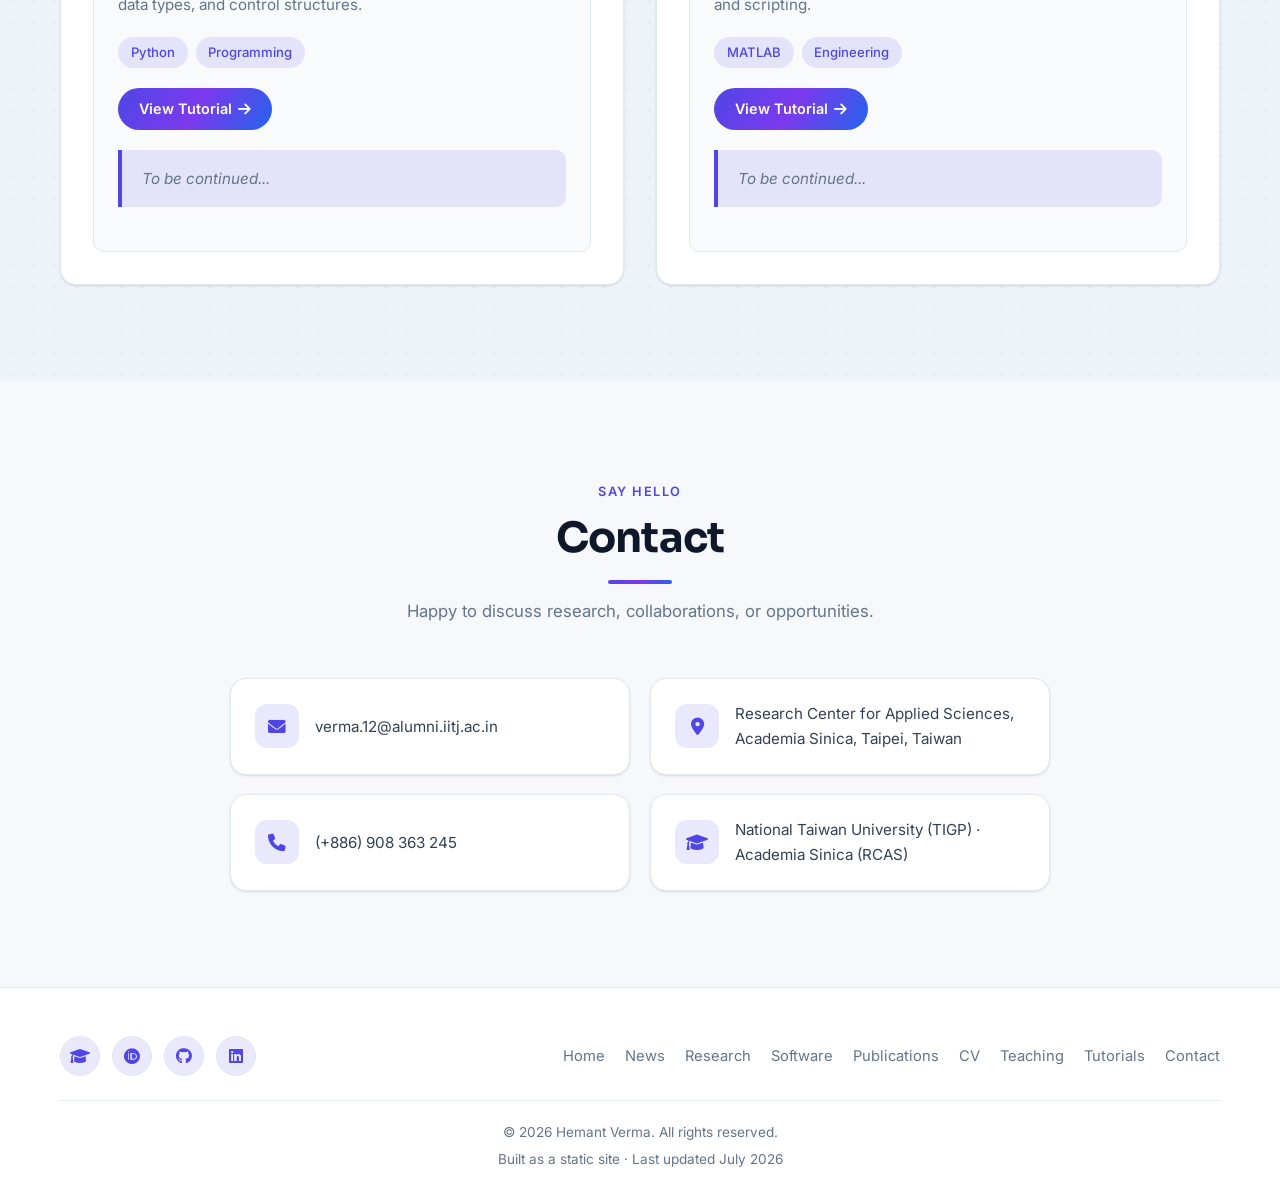
==== commit 708f6fda: "Add Teaching section linking the Quantum Mechanics I course hub - New Teaching section (id=teaching)" ====
--- a/index.html
+++ b/index.html
@@ -148,6 +148,7 @@
                     <li><a href="#software">Software</a></li>
                     <li><a href="#publications">Publications</a></li>
                     <li><a href="#cv">CV</a></li>
+                    <li><a href="#teaching">Teaching</a></li>
                     <li><a href="#tutorials">Tutorials</a></li>
                     <li><a href="#contact">Contact</a></li>
                 </ul>
@@ -657,6 +658,38 @@
         </div>
     </section>
 
+    <!-- ===================== TEACHING ===================== -->
+    <section id="teaching" class="block">
+        <div class="block-inner">
+            <div class="section-head reveal">
+                <span class="eyebrow">In the classroom</span>
+                <h2>Teaching</h2>
+                <p>Courses I teach and the resources I build for students.</p>
+            </div>
+            <div class="software-grid">
+                <article class="software-card reveal">
+                    <div class="software-head">
+                        <div class="software-icon"><i class="fas fa-atom"></i></div>
+                        <div>
+                            <h3>Quantum Mechanics I</h3>
+                            <p class="software-sub">Phys8067 &middot; Course Hub</p>
+                        </div>
+                    </div>
+                    <p>An interactive course hub for an introductory graduate quantum mechanics class — syllabus and weekly topics, homework, lecture notes, reference books, and a results portal for students.</p>
+                    <div class="tutorial-tags">
+                        <span class="tag">Quantum Mechanics</span>
+                        <span class="tag">Phys8067</span>
+                        <span class="tag">Teaching</span>
+                        <span class="tag">Course Hub</span>
+                    </div>
+                    <div class="software-links">
+                        <a href="https://hemant0723.github.io/Quantum-Mechanics/" target="_blank" rel="noopener" class="btn btn-primary"><i class="fas fa-arrow-up-right-from-square"></i> Visit course hub</a>
+                    </div>
+                </article>
+            </div>
+        </div>
+    </section>
+
     <!-- ===================== TUTORIALS ===================== -->
     <section id="tutorials" class="block bg-alt">
         <div class="block-inner">
@@ -769,6 +802,7 @@
                 <a href="#software">Software</a>
                 <a href="#publications">Publications</a>
                 <a href="#cv">CV</a>
+                <a href="#teaching">Teaching</a>
                 <a href="#tutorials">Tutorials</a>
                 <a href="#contact">Contact</a>
             </div>
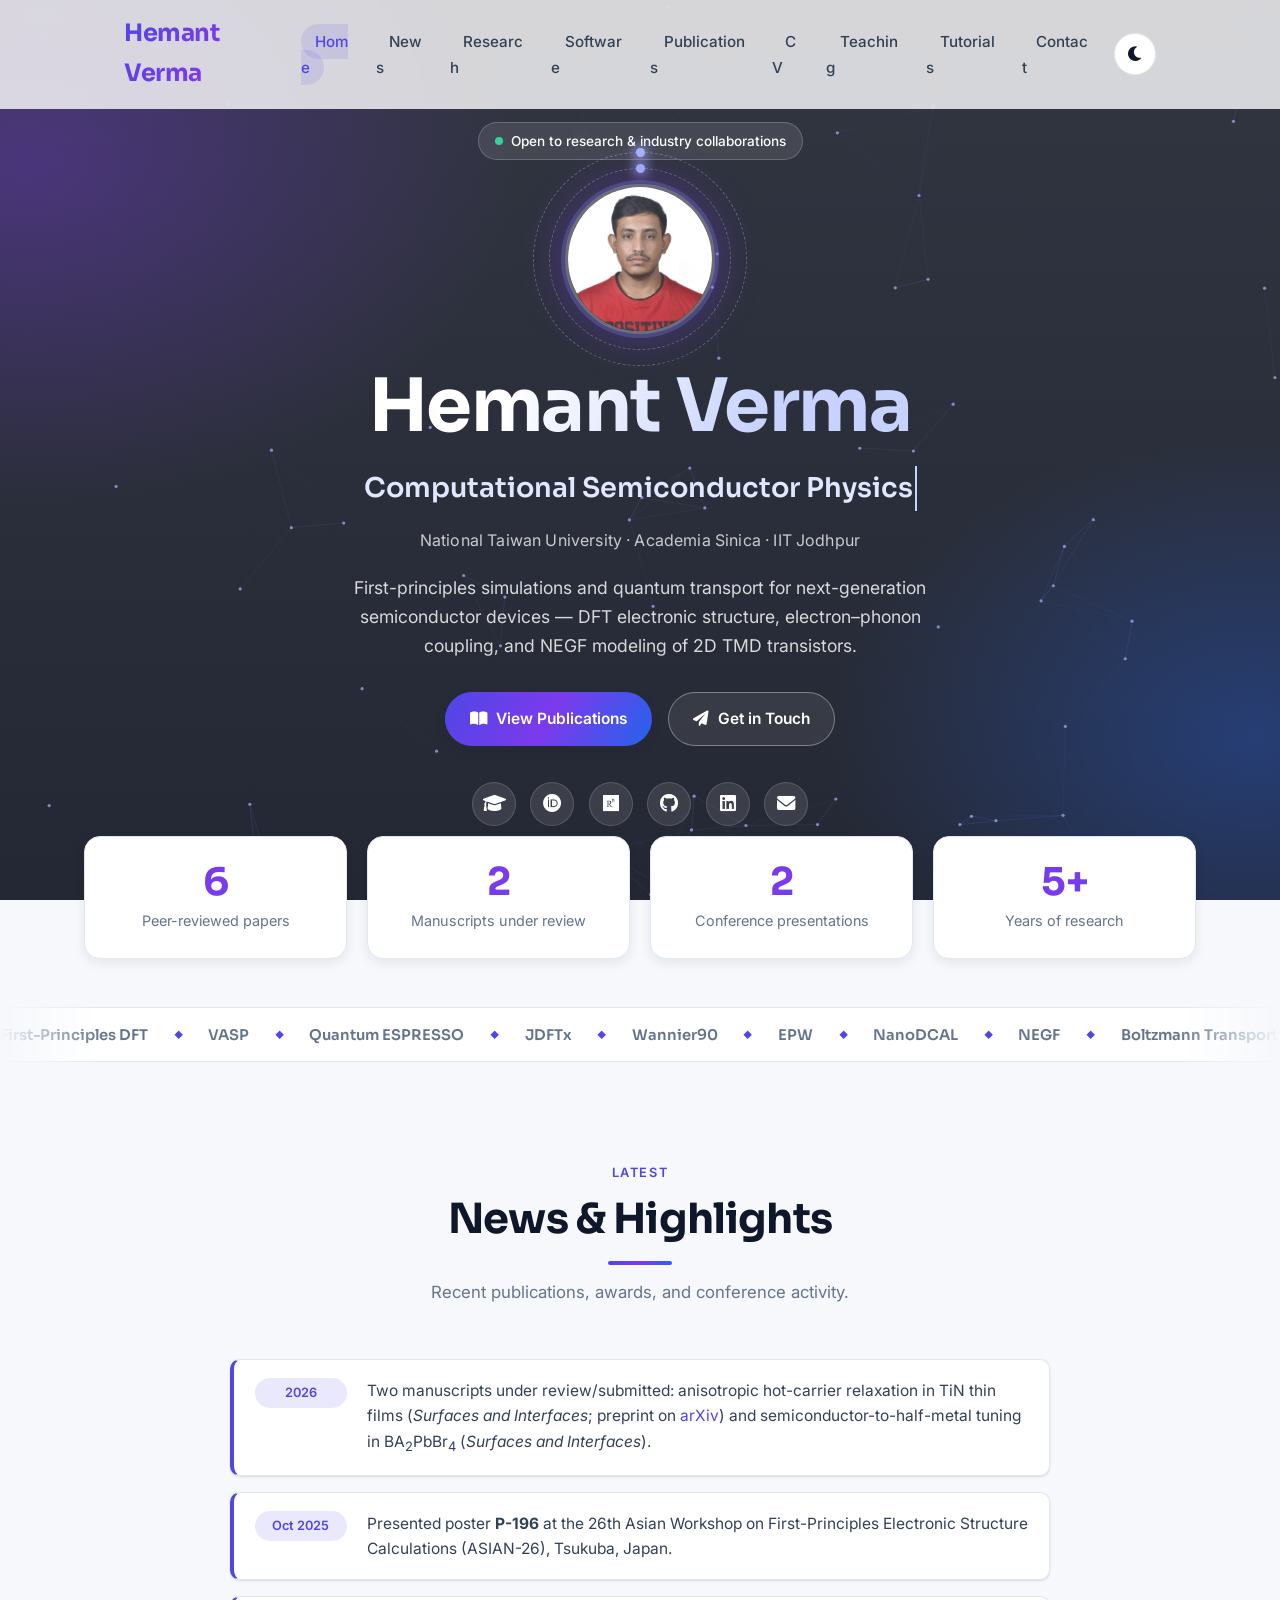
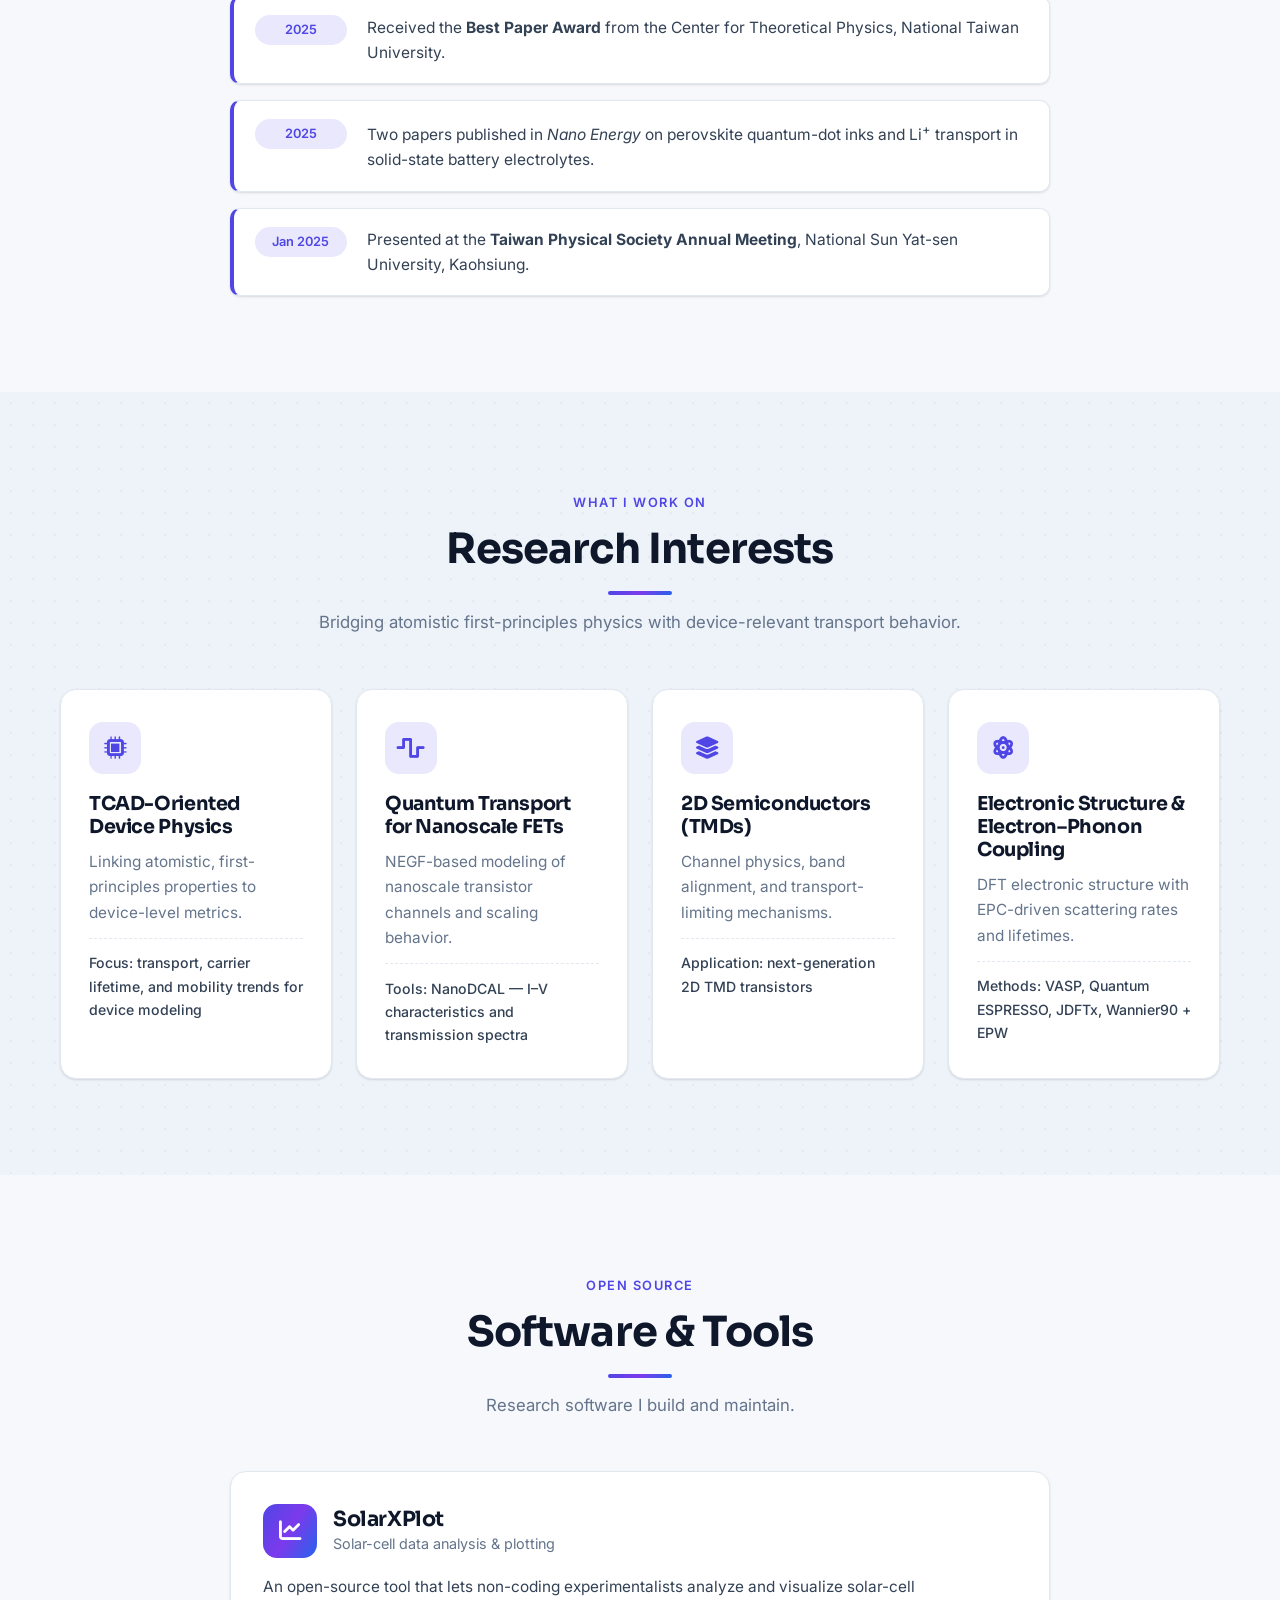
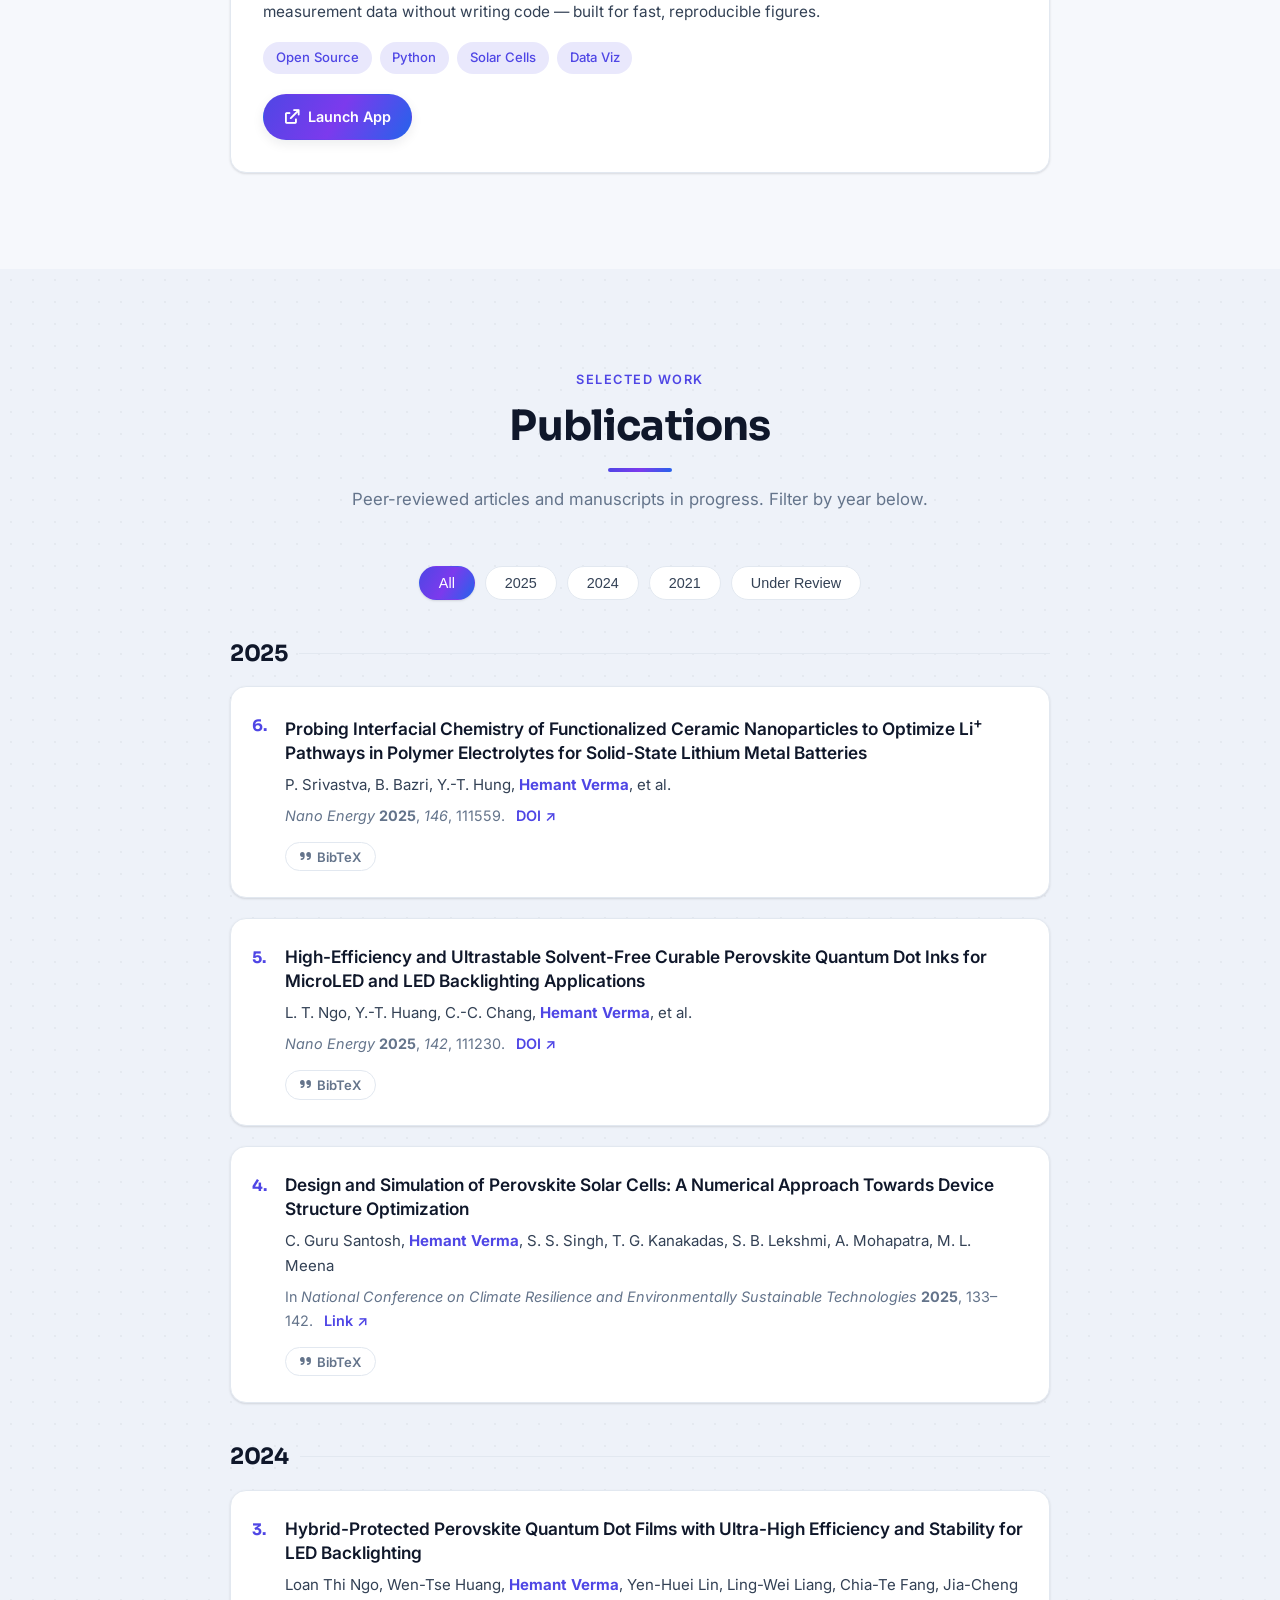
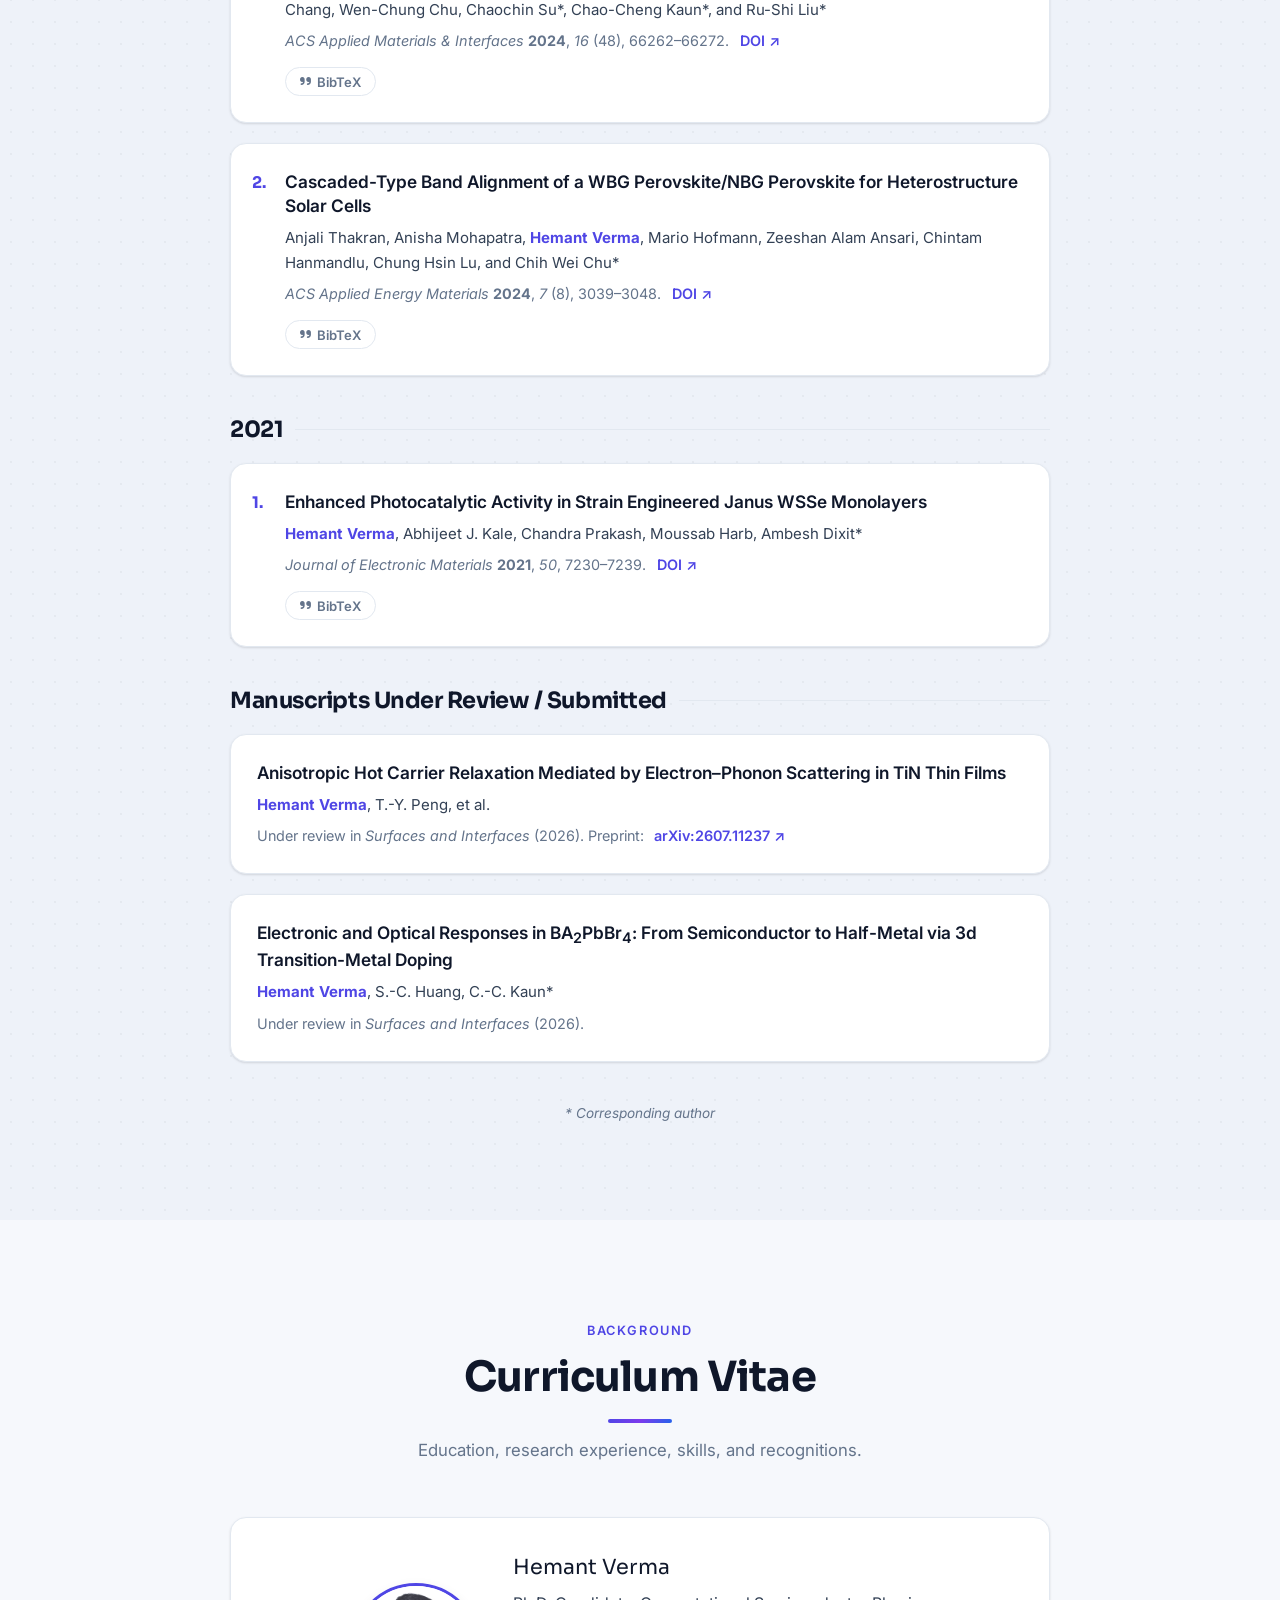
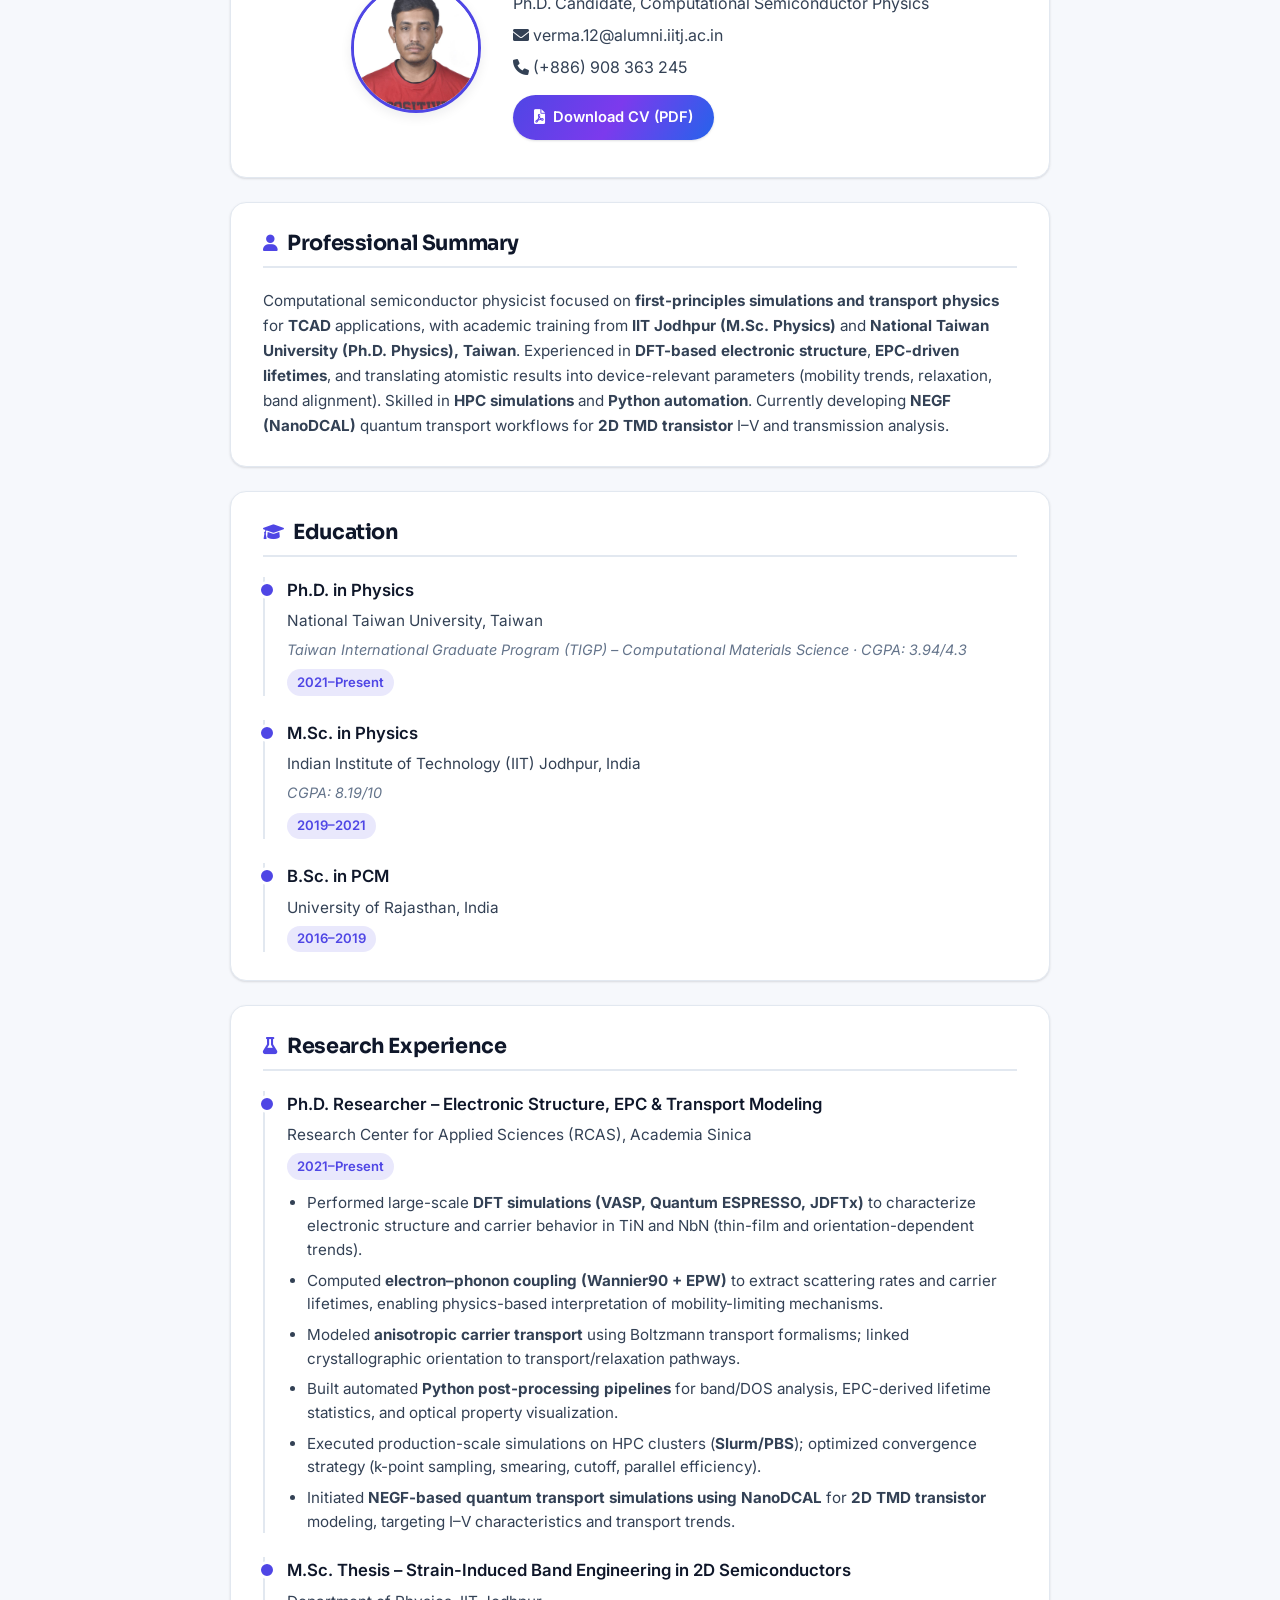
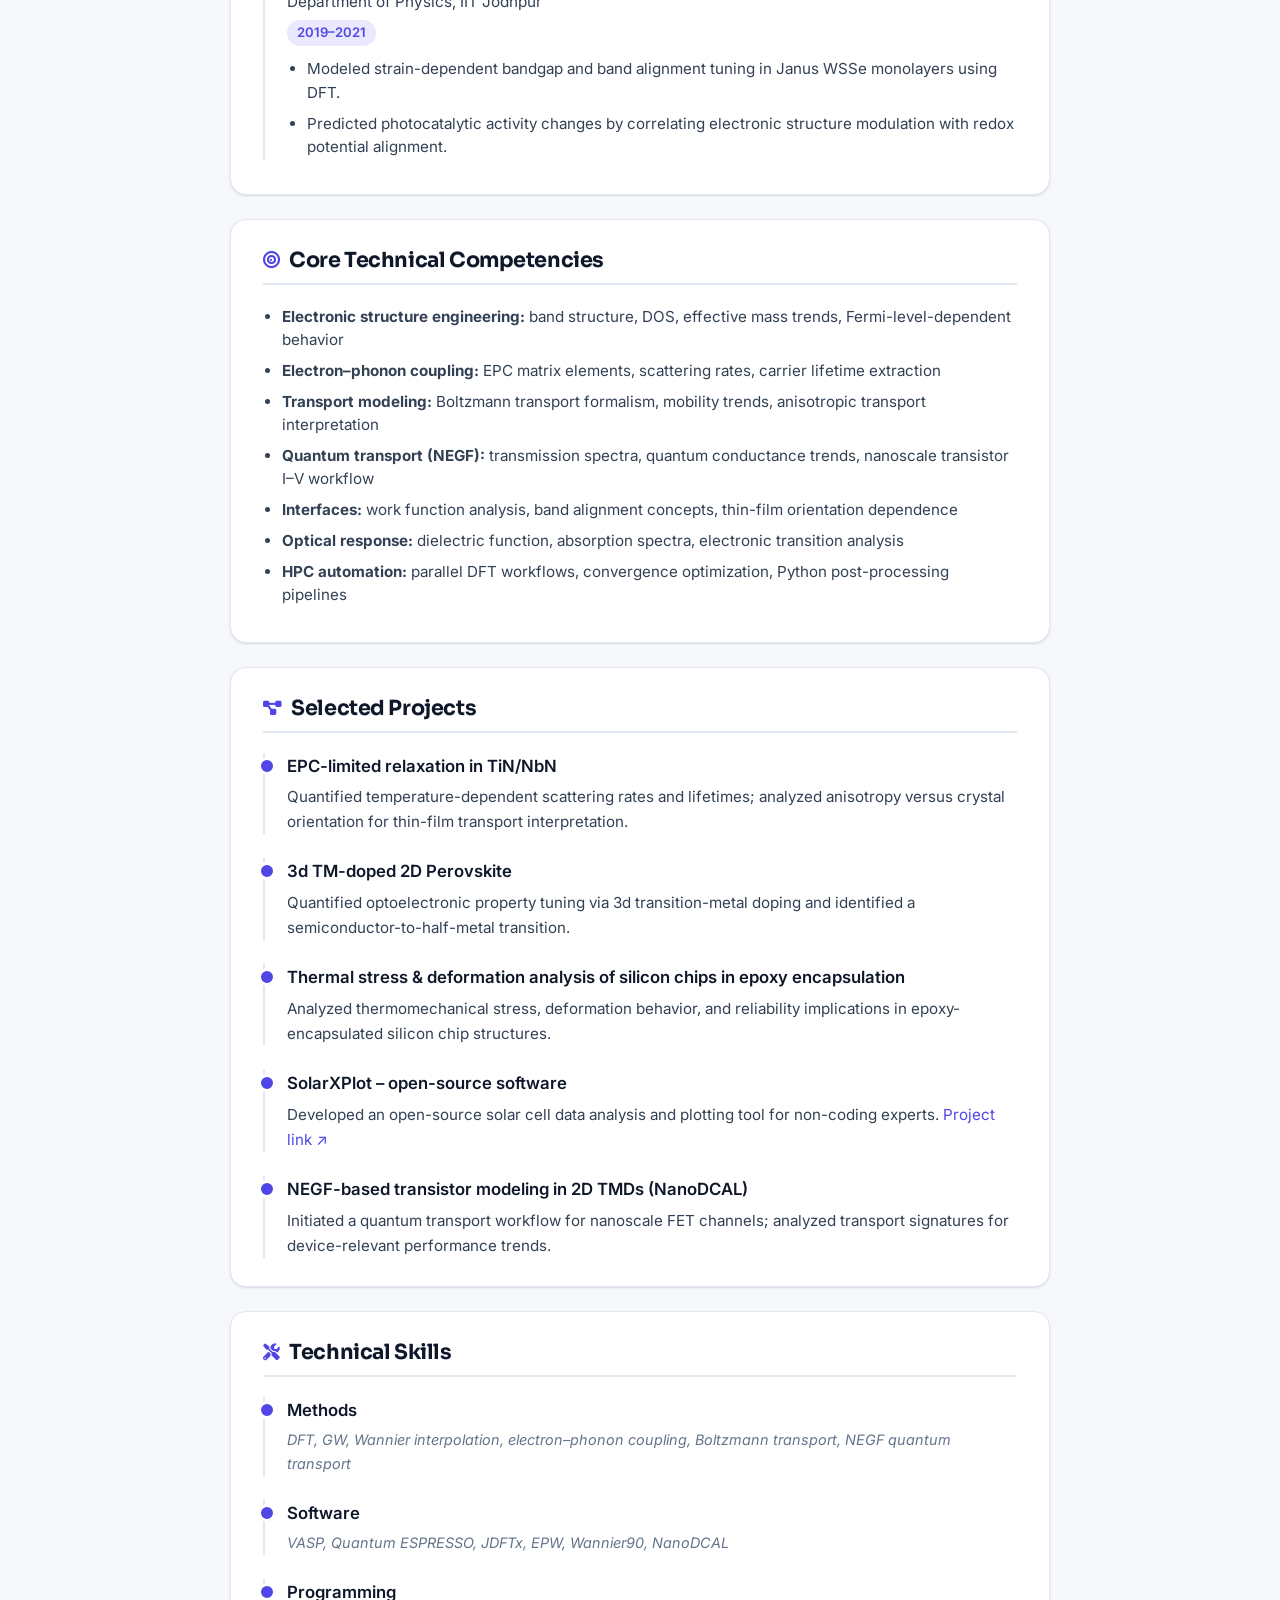
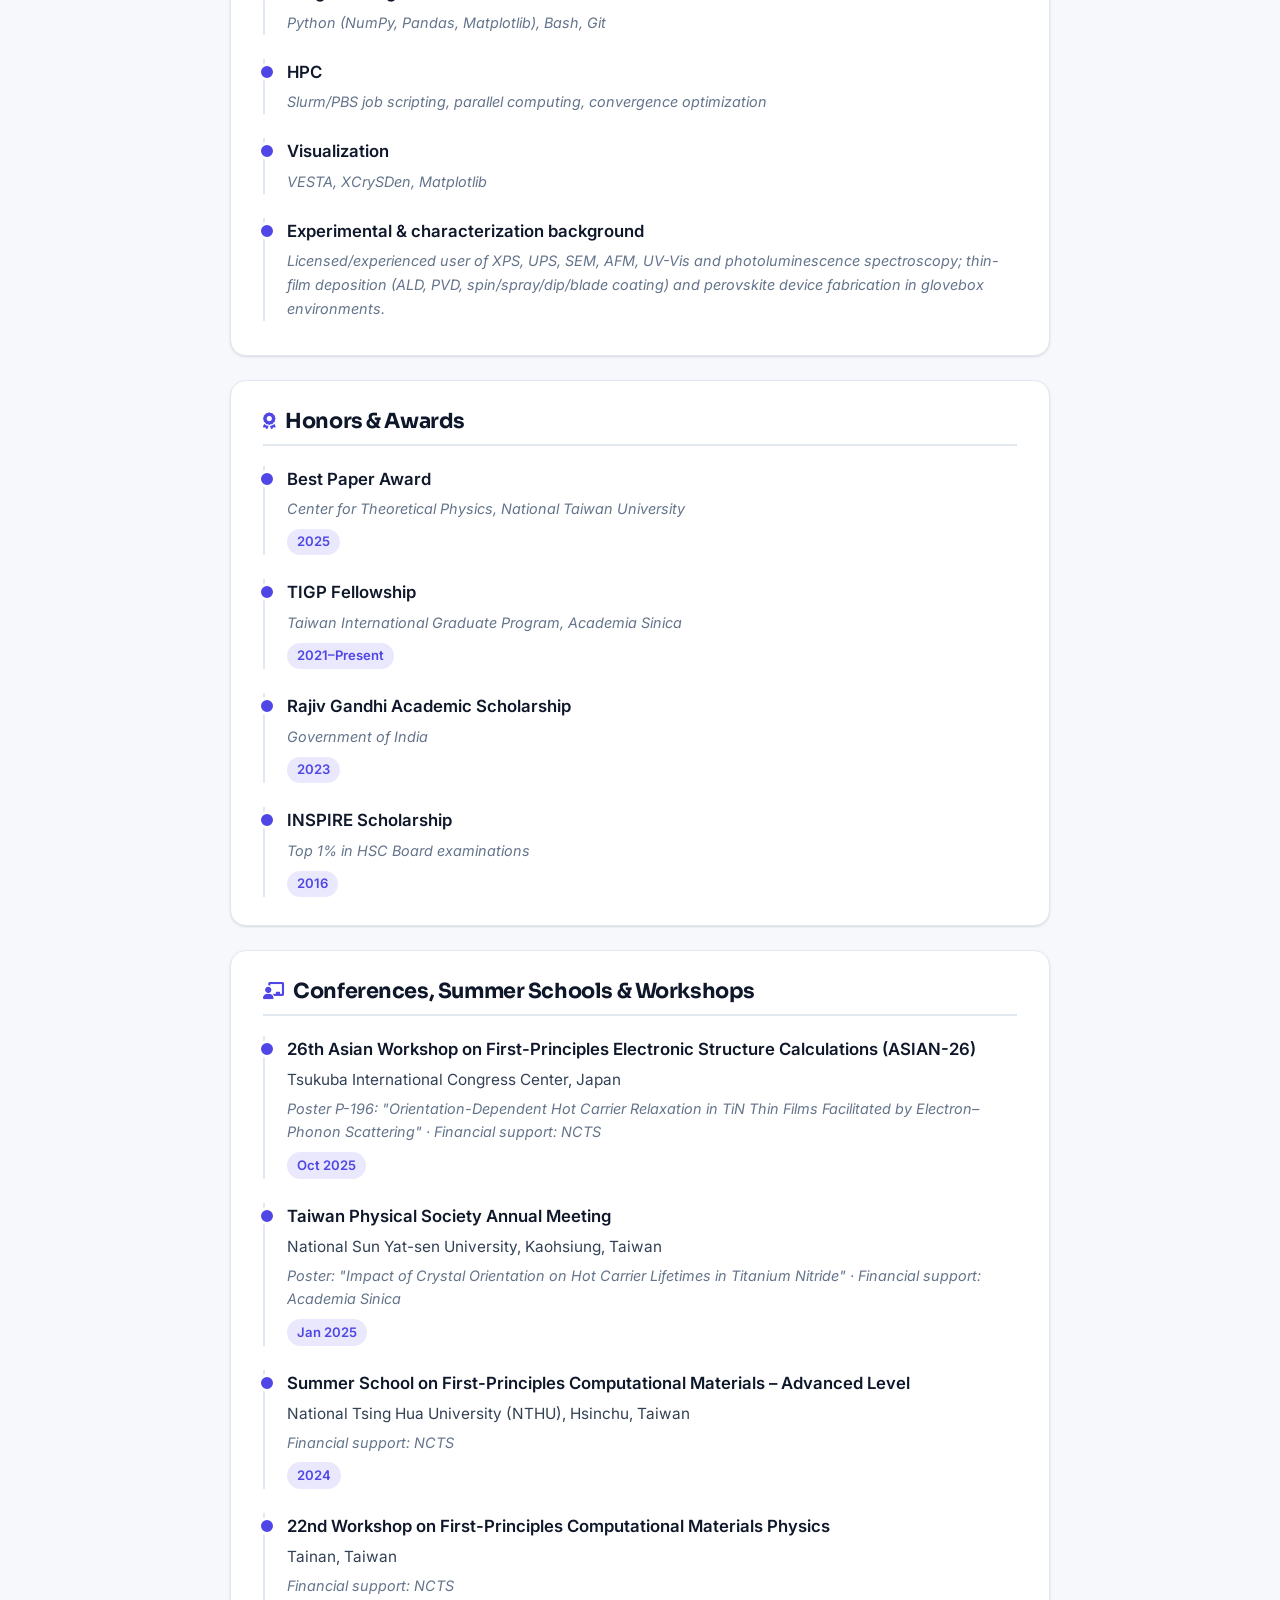
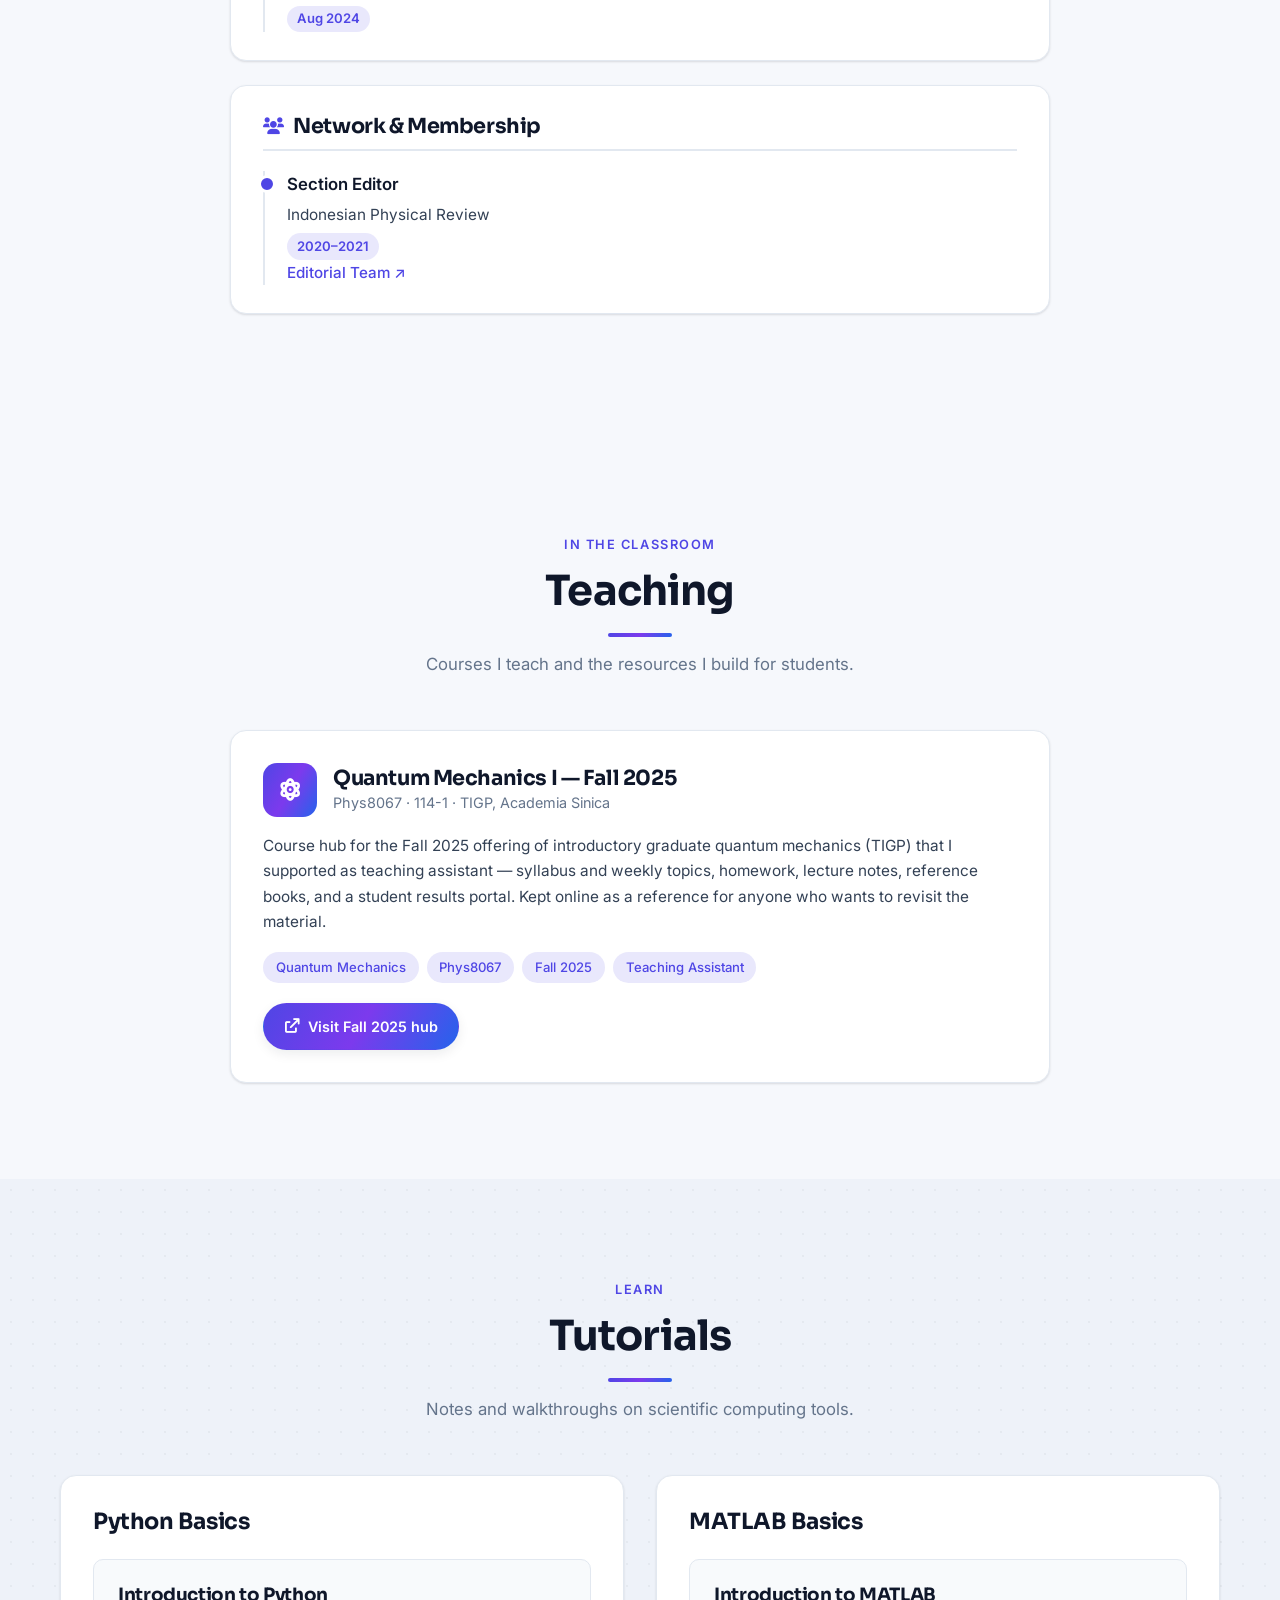
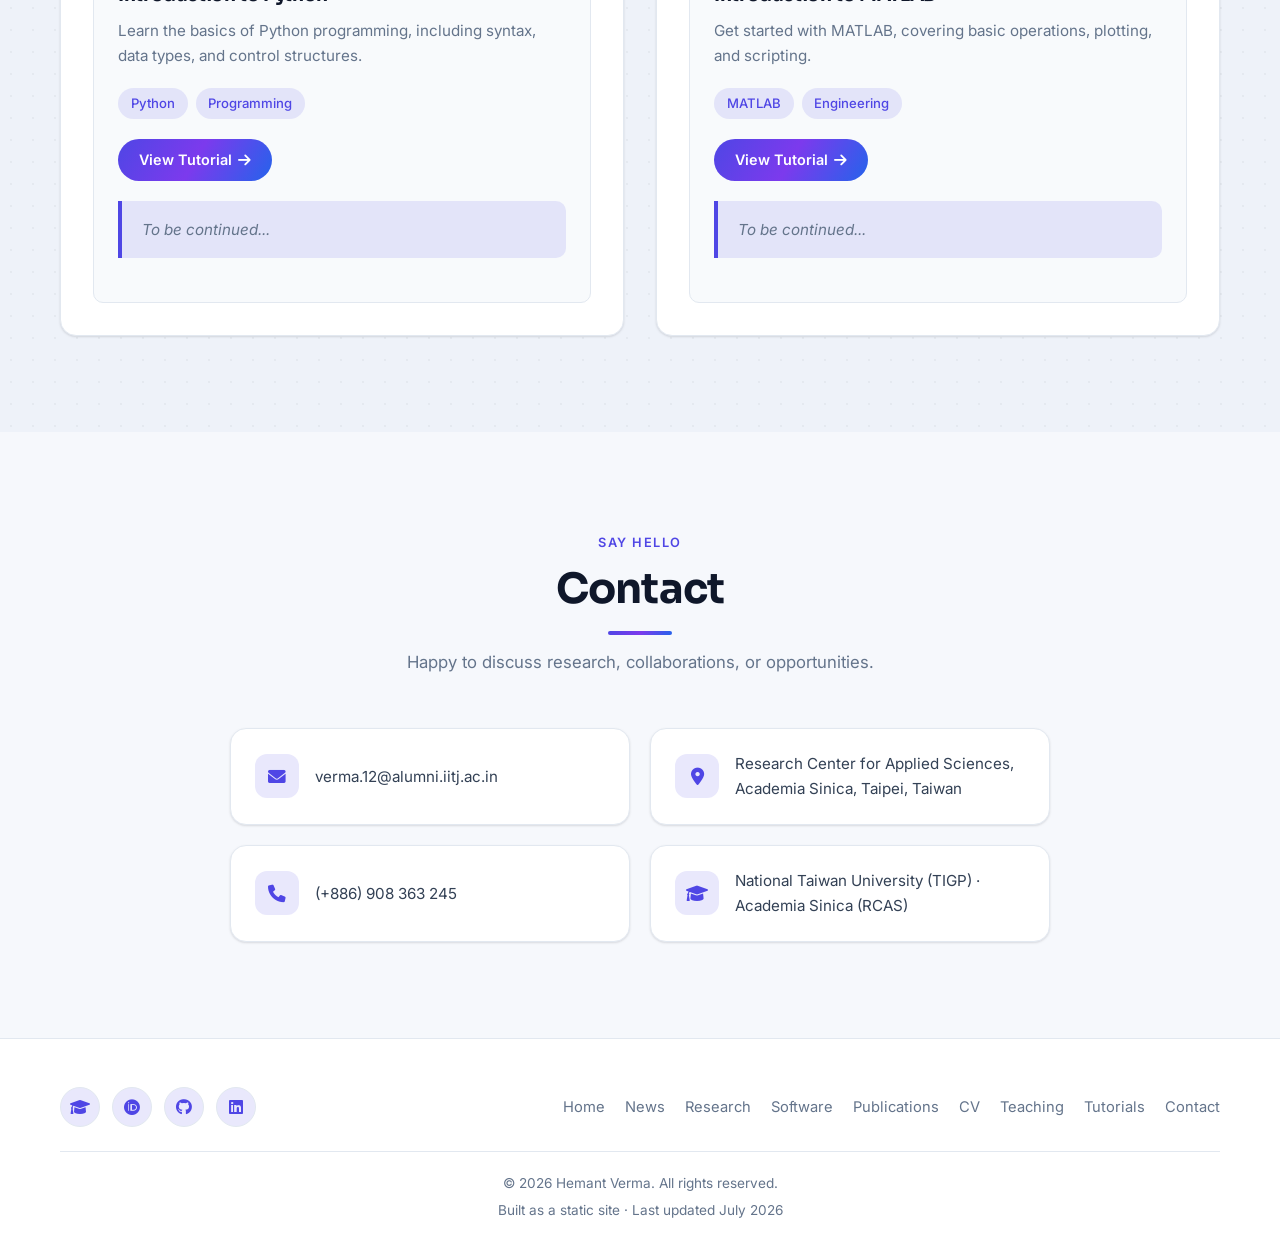
==== commit 4cc42f4d: "Name the QM course hub as the Fall 2025 (114-1) offering Label the Teaching card as Quantum Mechanic" ====
--- a/index.html
+++ b/index.html
@@ -671,19 +671,19 @@
                     <div class="software-head">
                         <div class="software-icon"><i class="fas fa-atom"></i></div>
                         <div>
-                            <h3>Quantum Mechanics I</h3>
-                            <p class="software-sub">Phys8067 &middot; Course Hub</p>
+                            <h3>Quantum Mechanics I &mdash; Fall 2025</h3>
+                            <p class="software-sub">Phys8067 &middot; 114-1 &middot; TIGP, Academia Sinica</p>
                         </div>
                     </div>
-                    <p>An interactive course hub for an introductory graduate quantum mechanics class — syllabus and weekly topics, homework, lecture notes, reference books, and a results portal for students.</p>
+                    <p>Course hub for the Fall 2025 offering of introductory graduate quantum mechanics (TIGP) that I supported as teaching assistant — syllabus and weekly topics, homework, lecture notes, reference books, and a student results portal. Kept online as a reference for anyone who wants to revisit the material.</p>
                     <div class="tutorial-tags">
                         <span class="tag">Quantum Mechanics</span>
                         <span class="tag">Phys8067</span>
-                        <span class="tag">Teaching</span>
-                        <span class="tag">Course Hub</span>
+                        <span class="tag">Fall 2025</span>
+                        <span class="tag">Teaching Assistant</span>
                     </div>
                     <div class="software-links">
-                        <a href="https://hemant0723.github.io/Quantum-Mechanics/" target="_blank" rel="noopener" class="btn btn-primary"><i class="fas fa-arrow-up-right-from-square"></i> Visit course hub</a>
+                        <a href="https://hemant0723.github.io/Quantum-Mechanics/" target="_blank" rel="noopener" class="btn btn-primary"><i class="fas fa-arrow-up-right-from-square"></i> Visit Fall 2025 hub</a>
                     </div>
                 </article>
             </div>
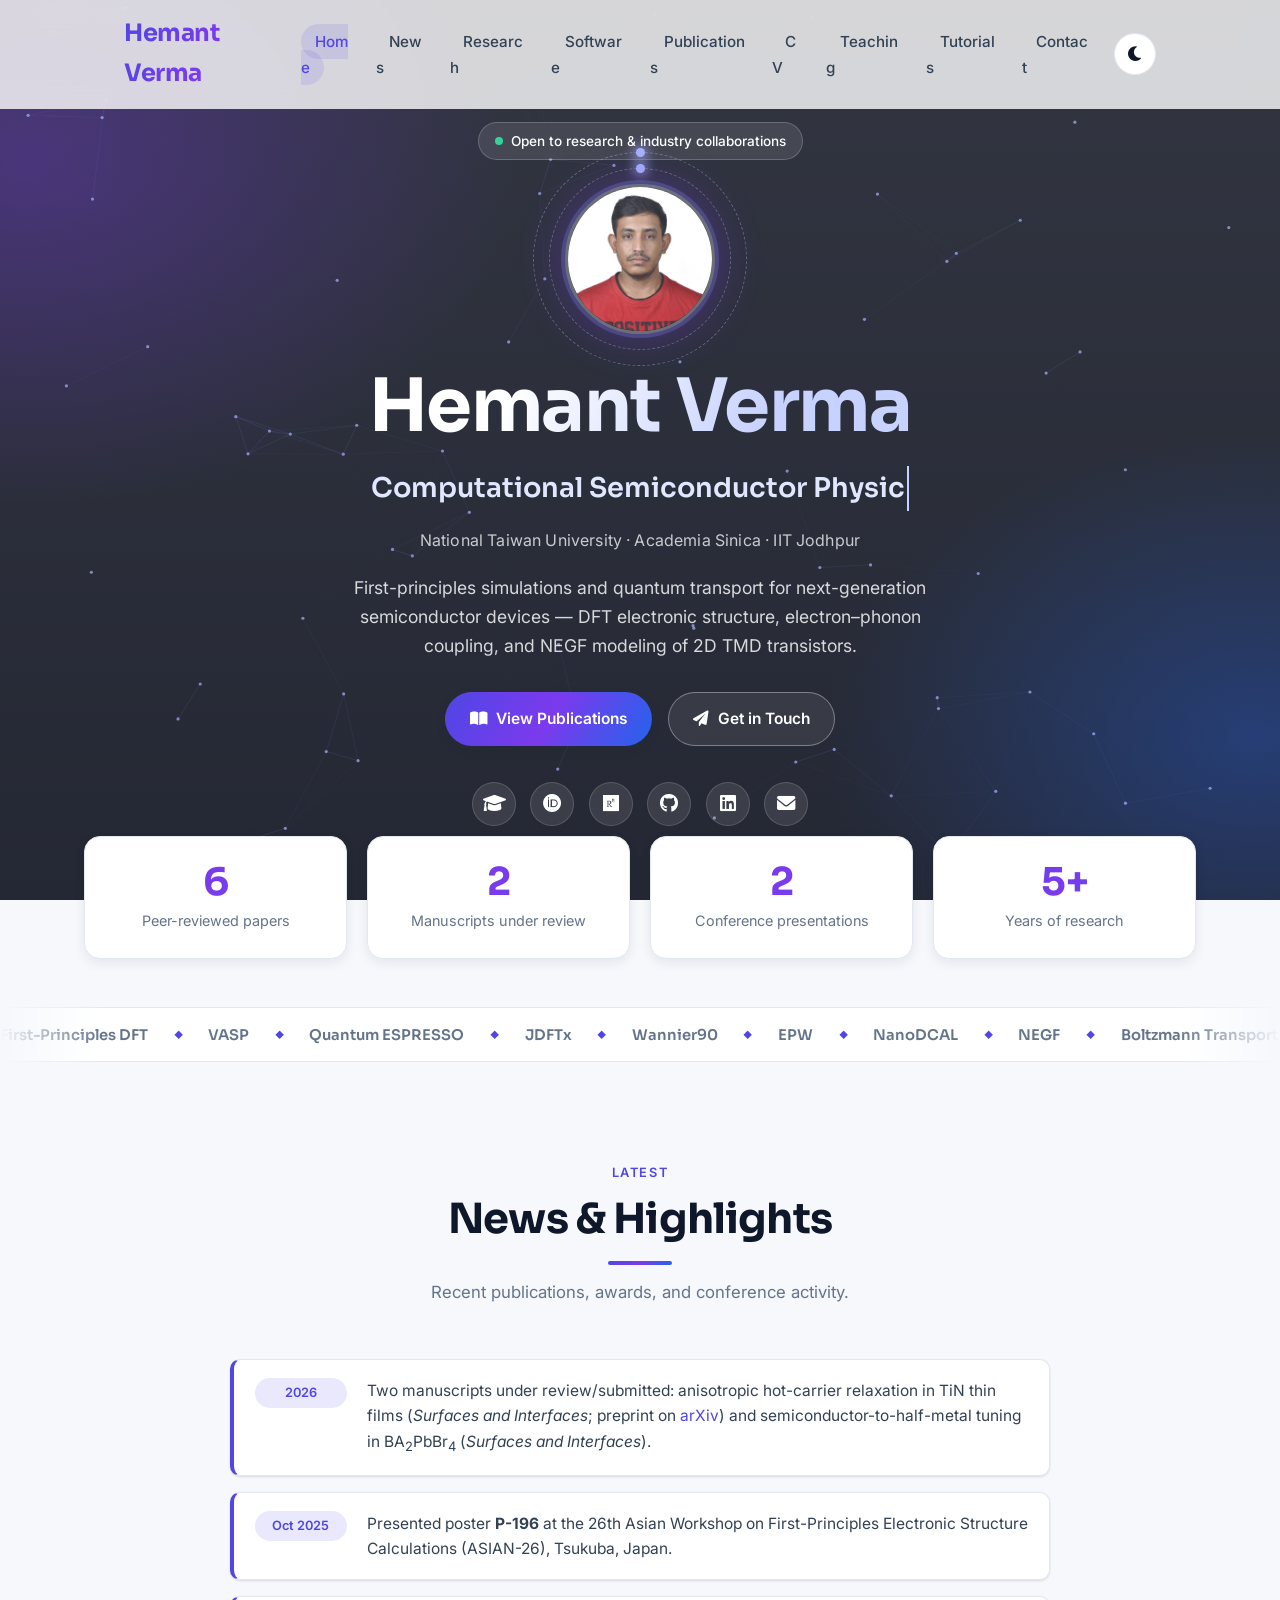
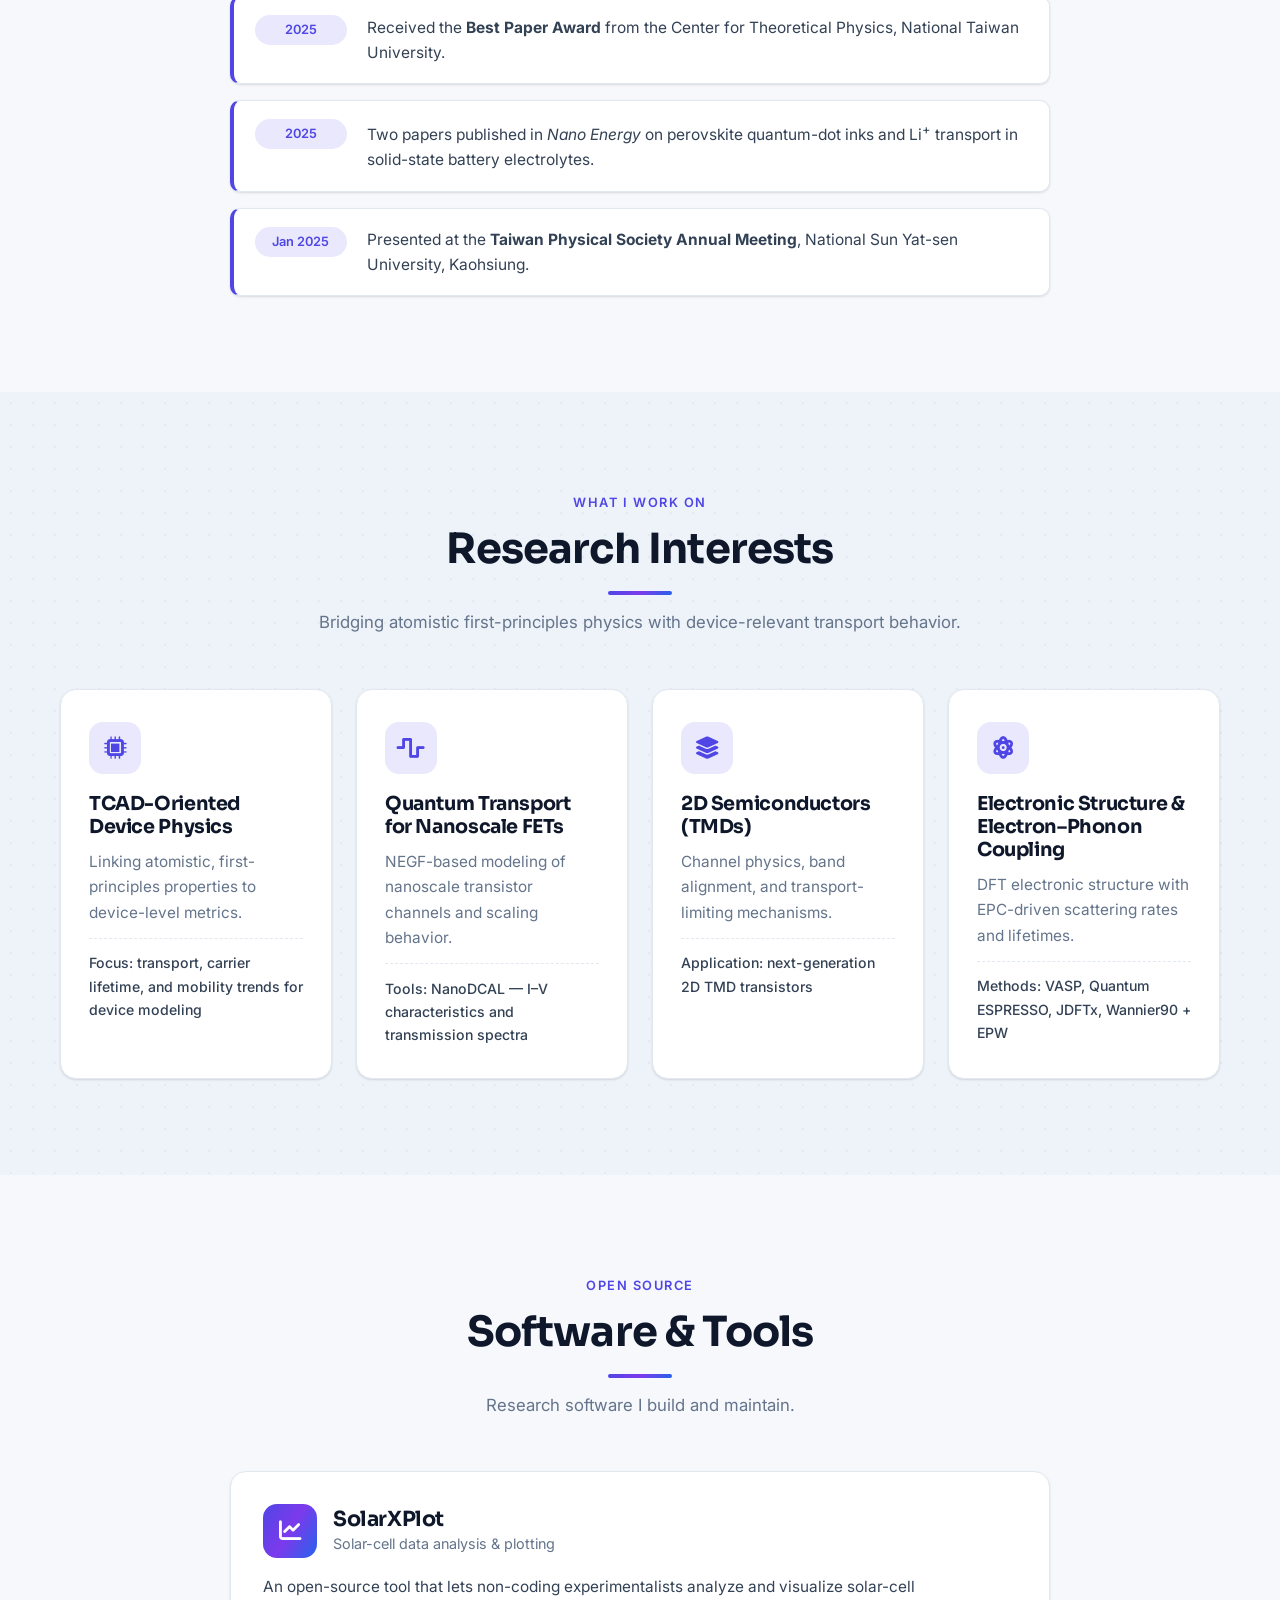
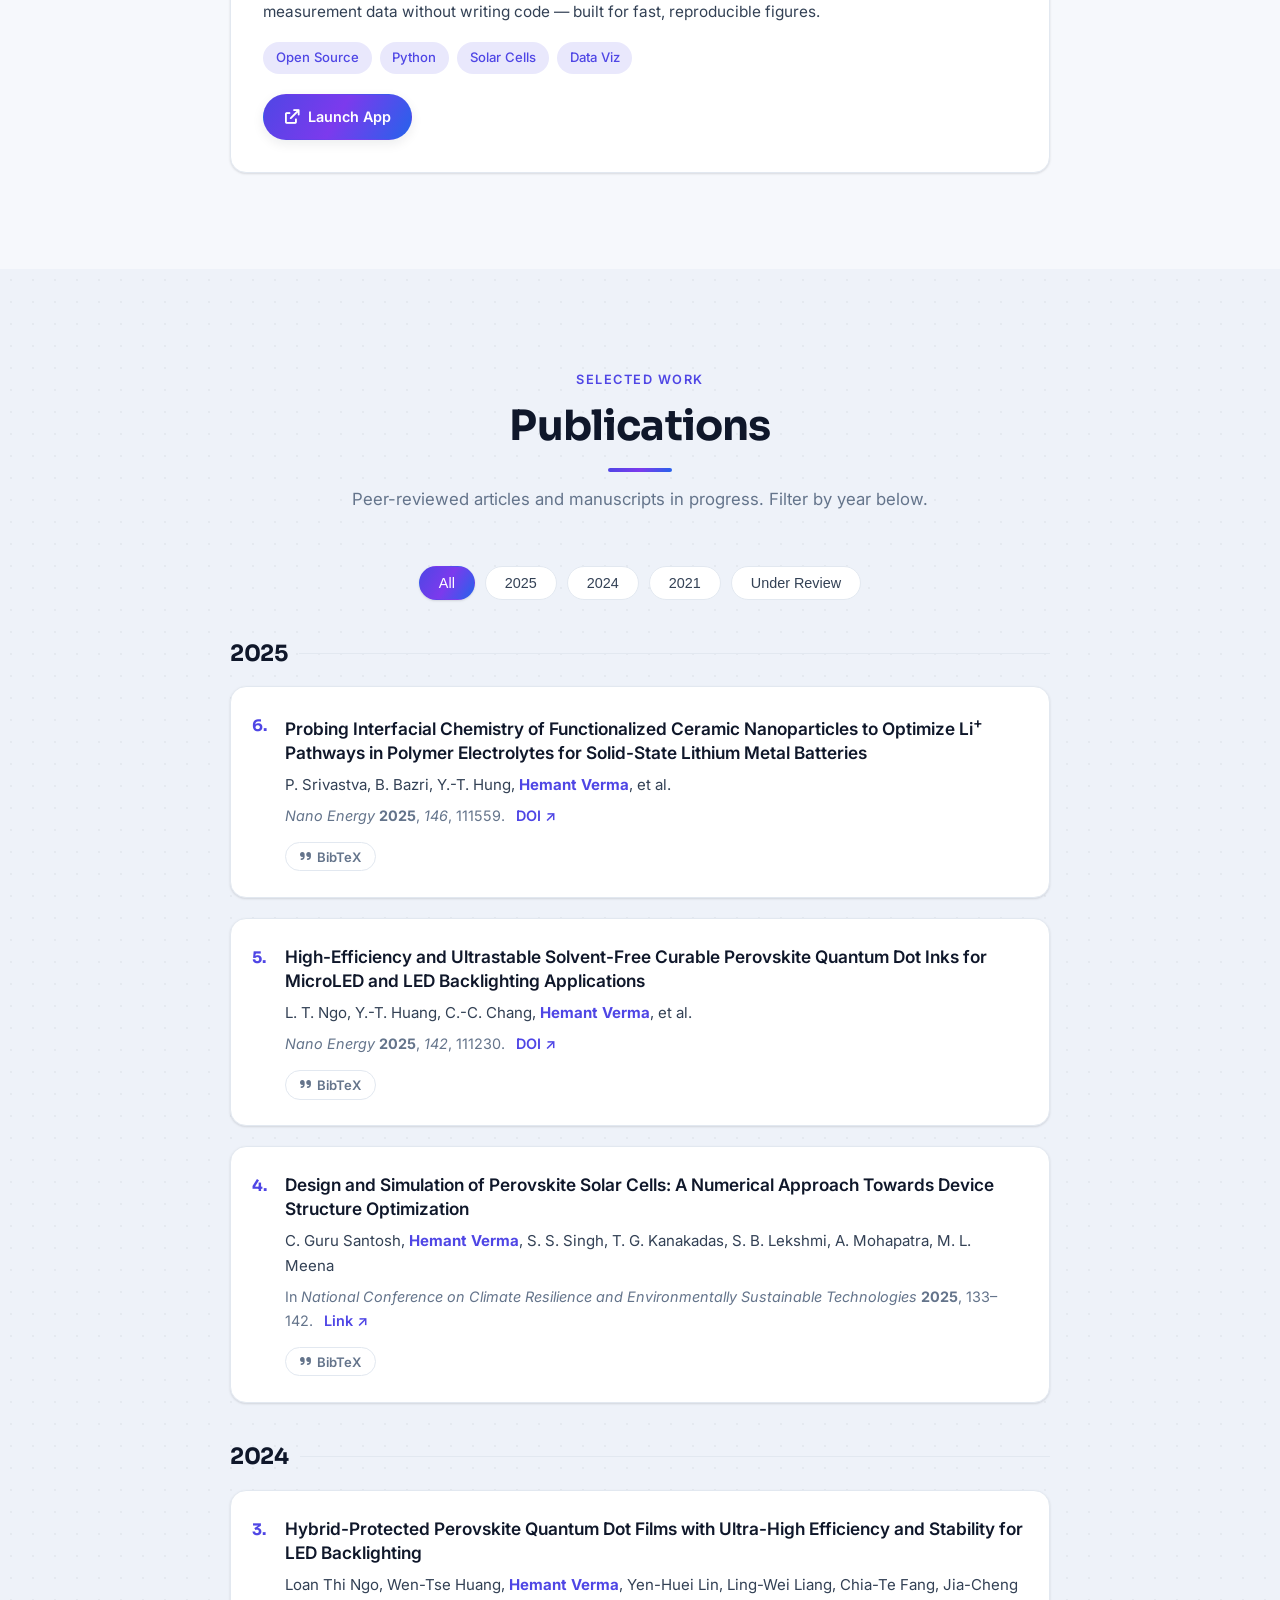
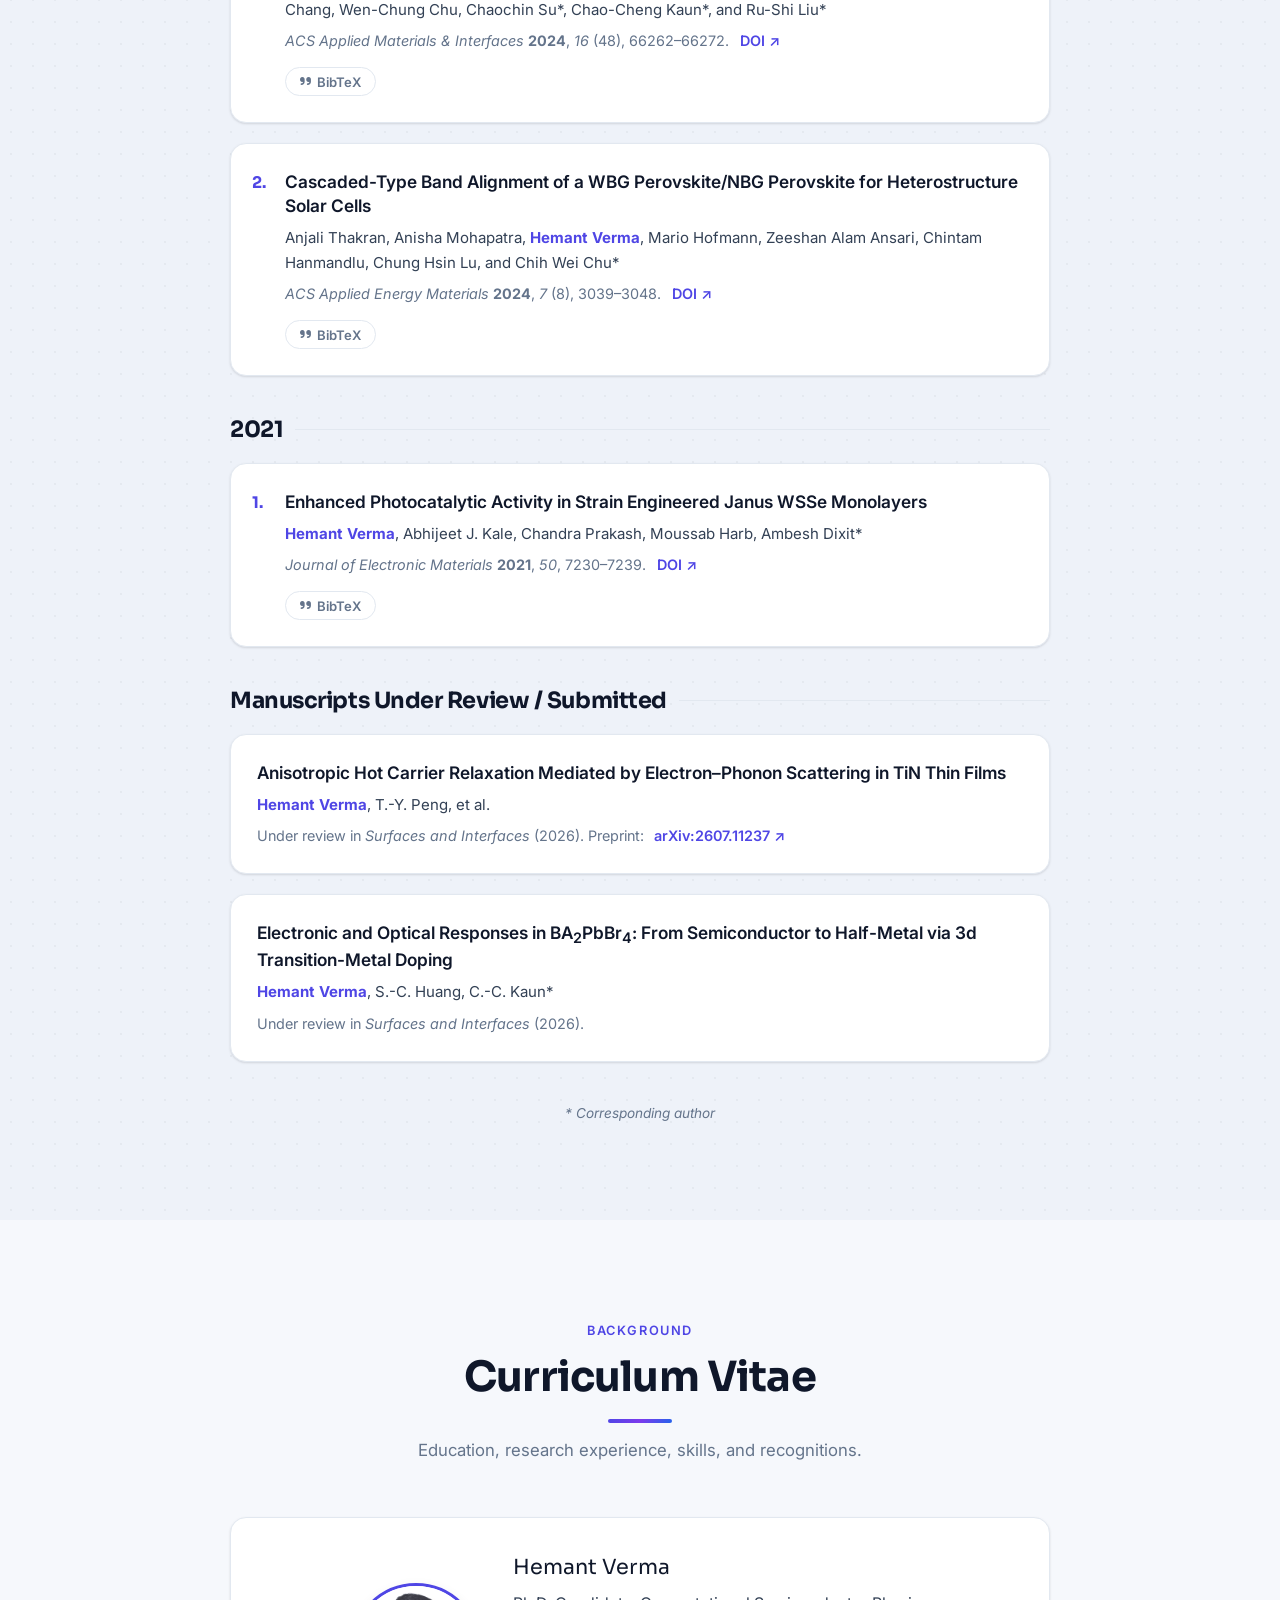
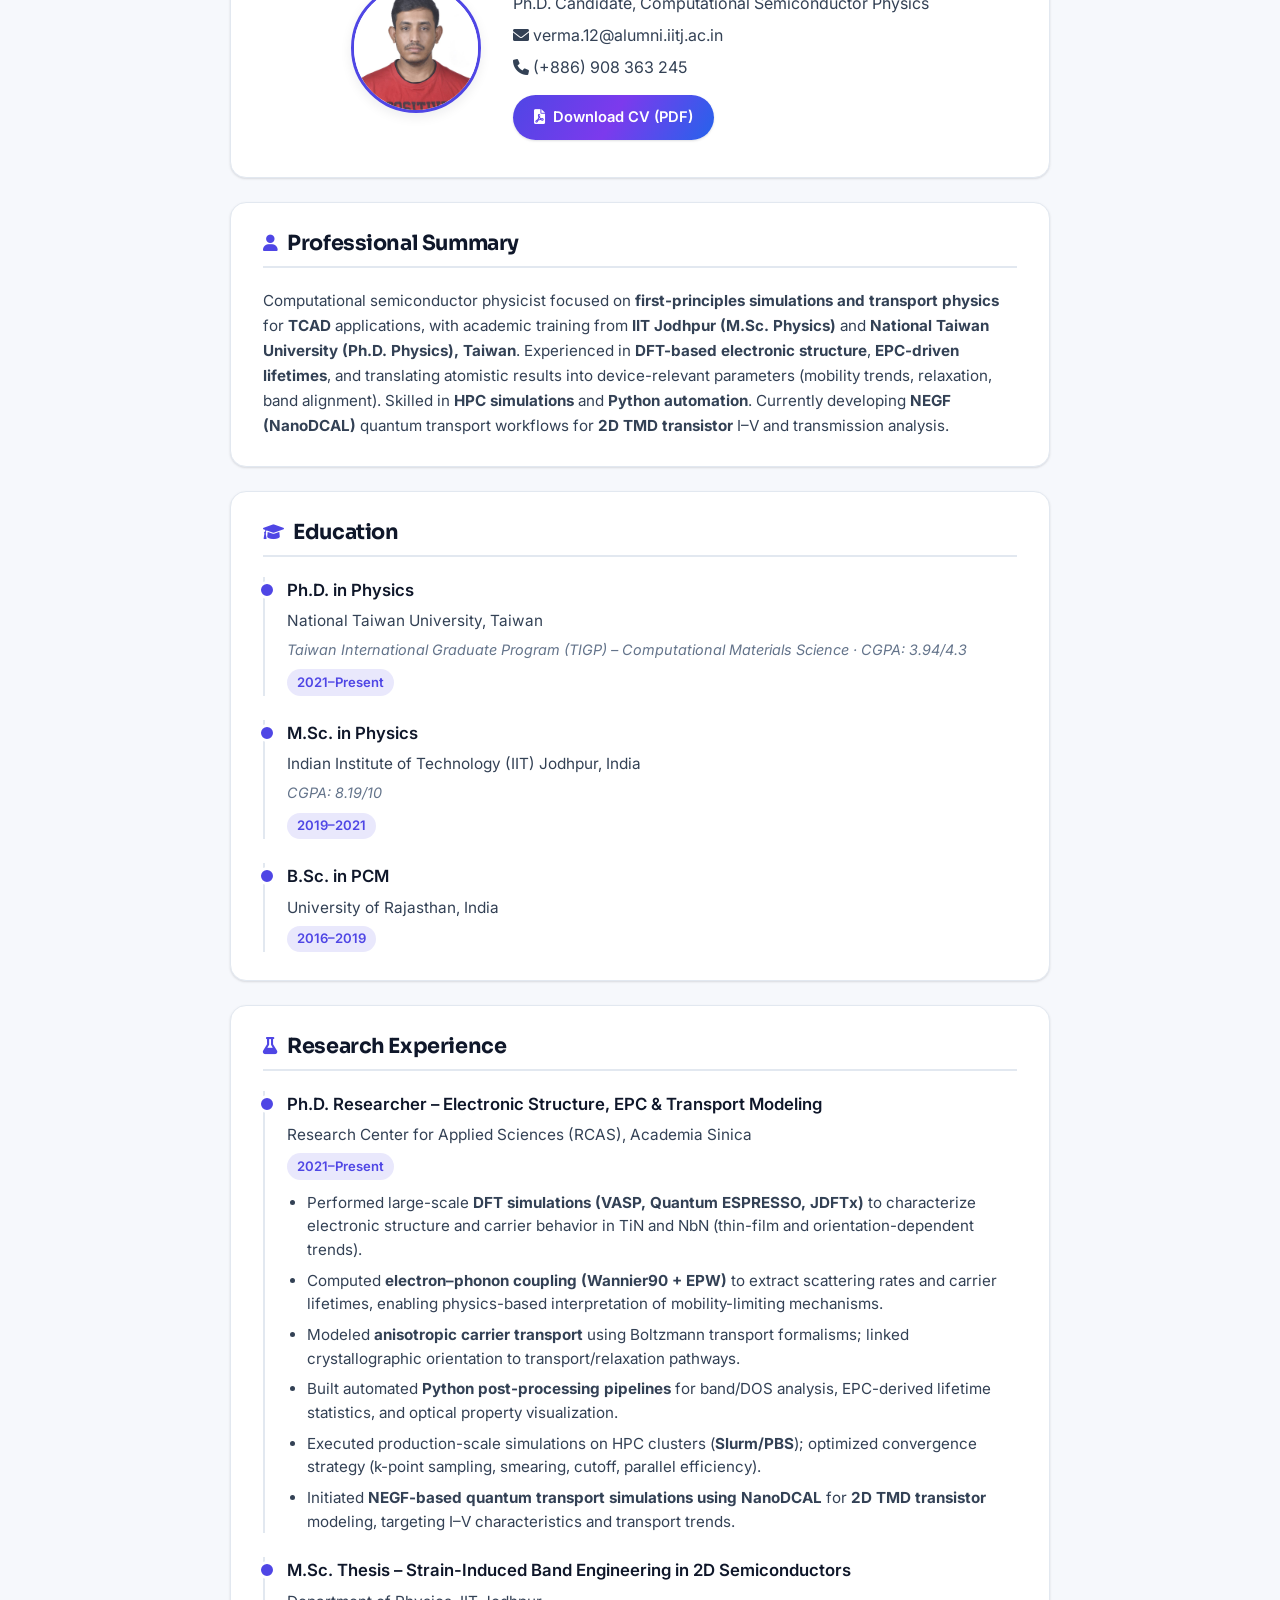
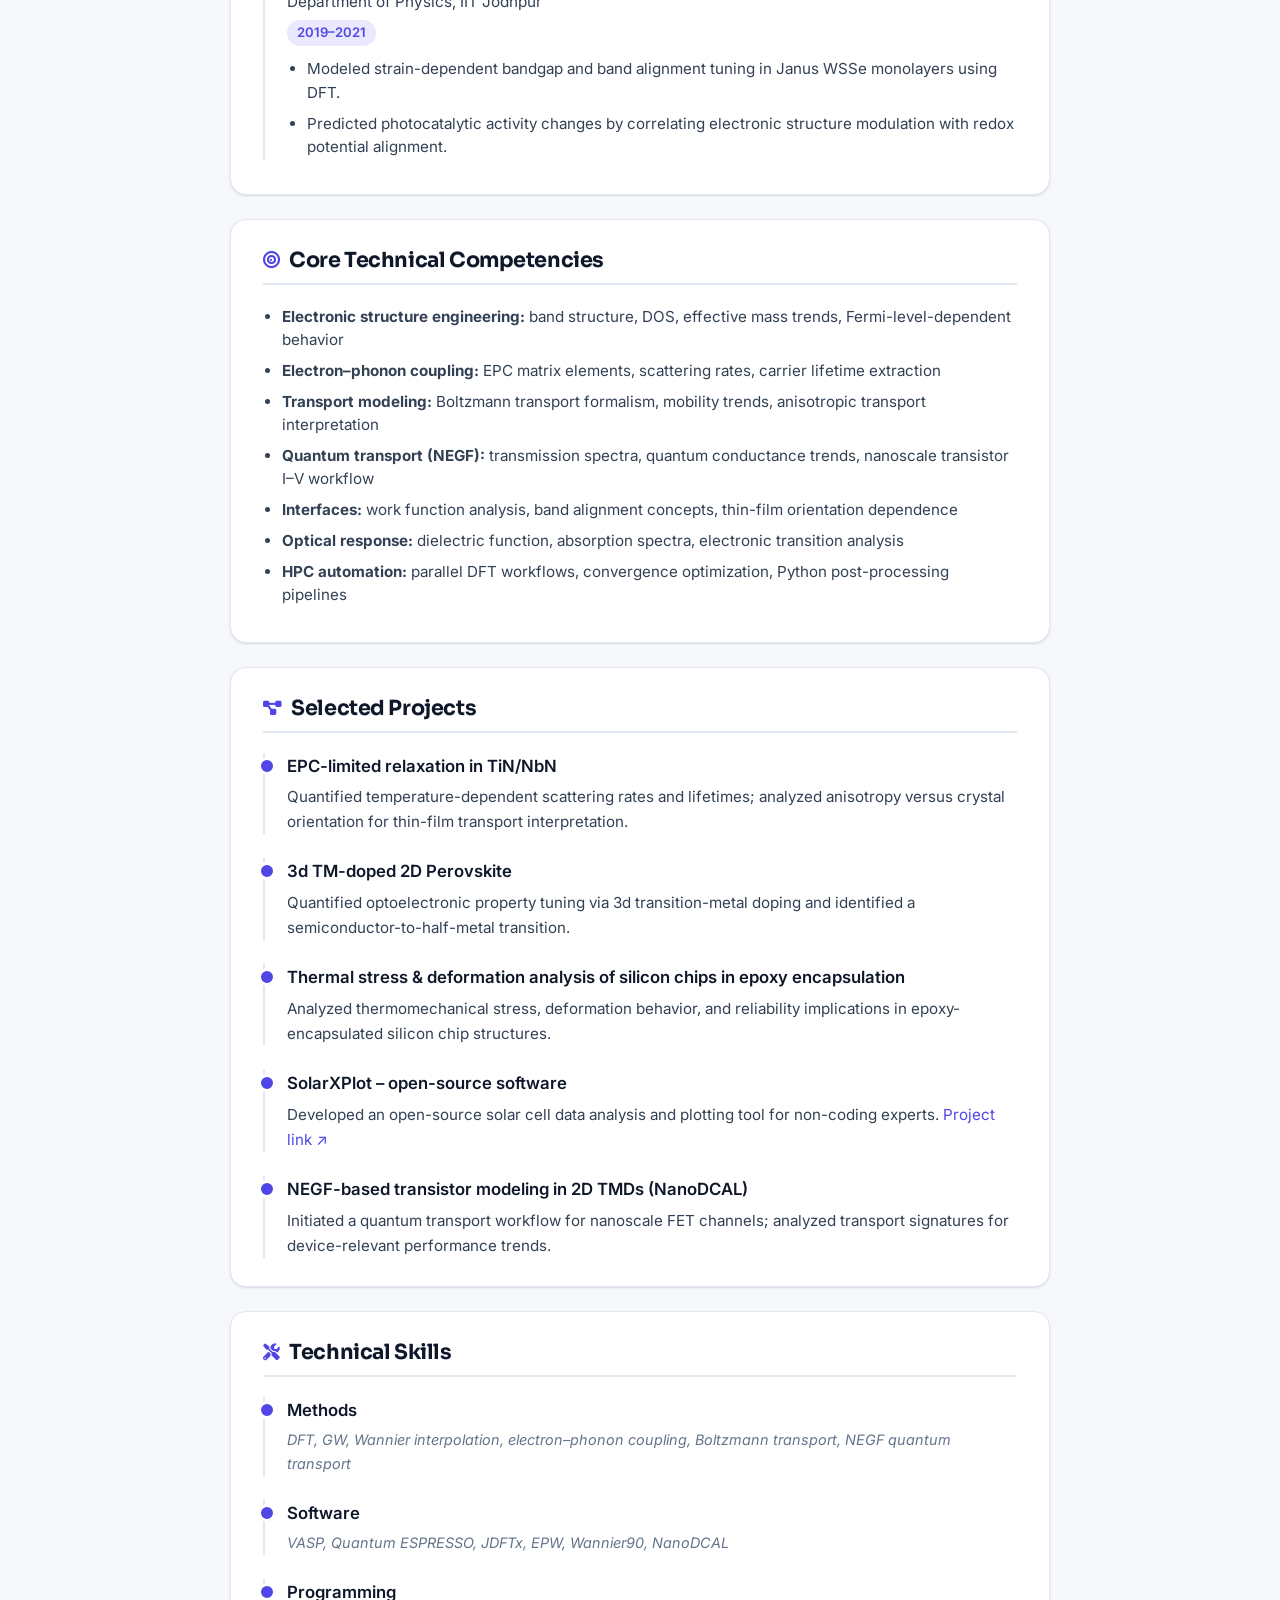
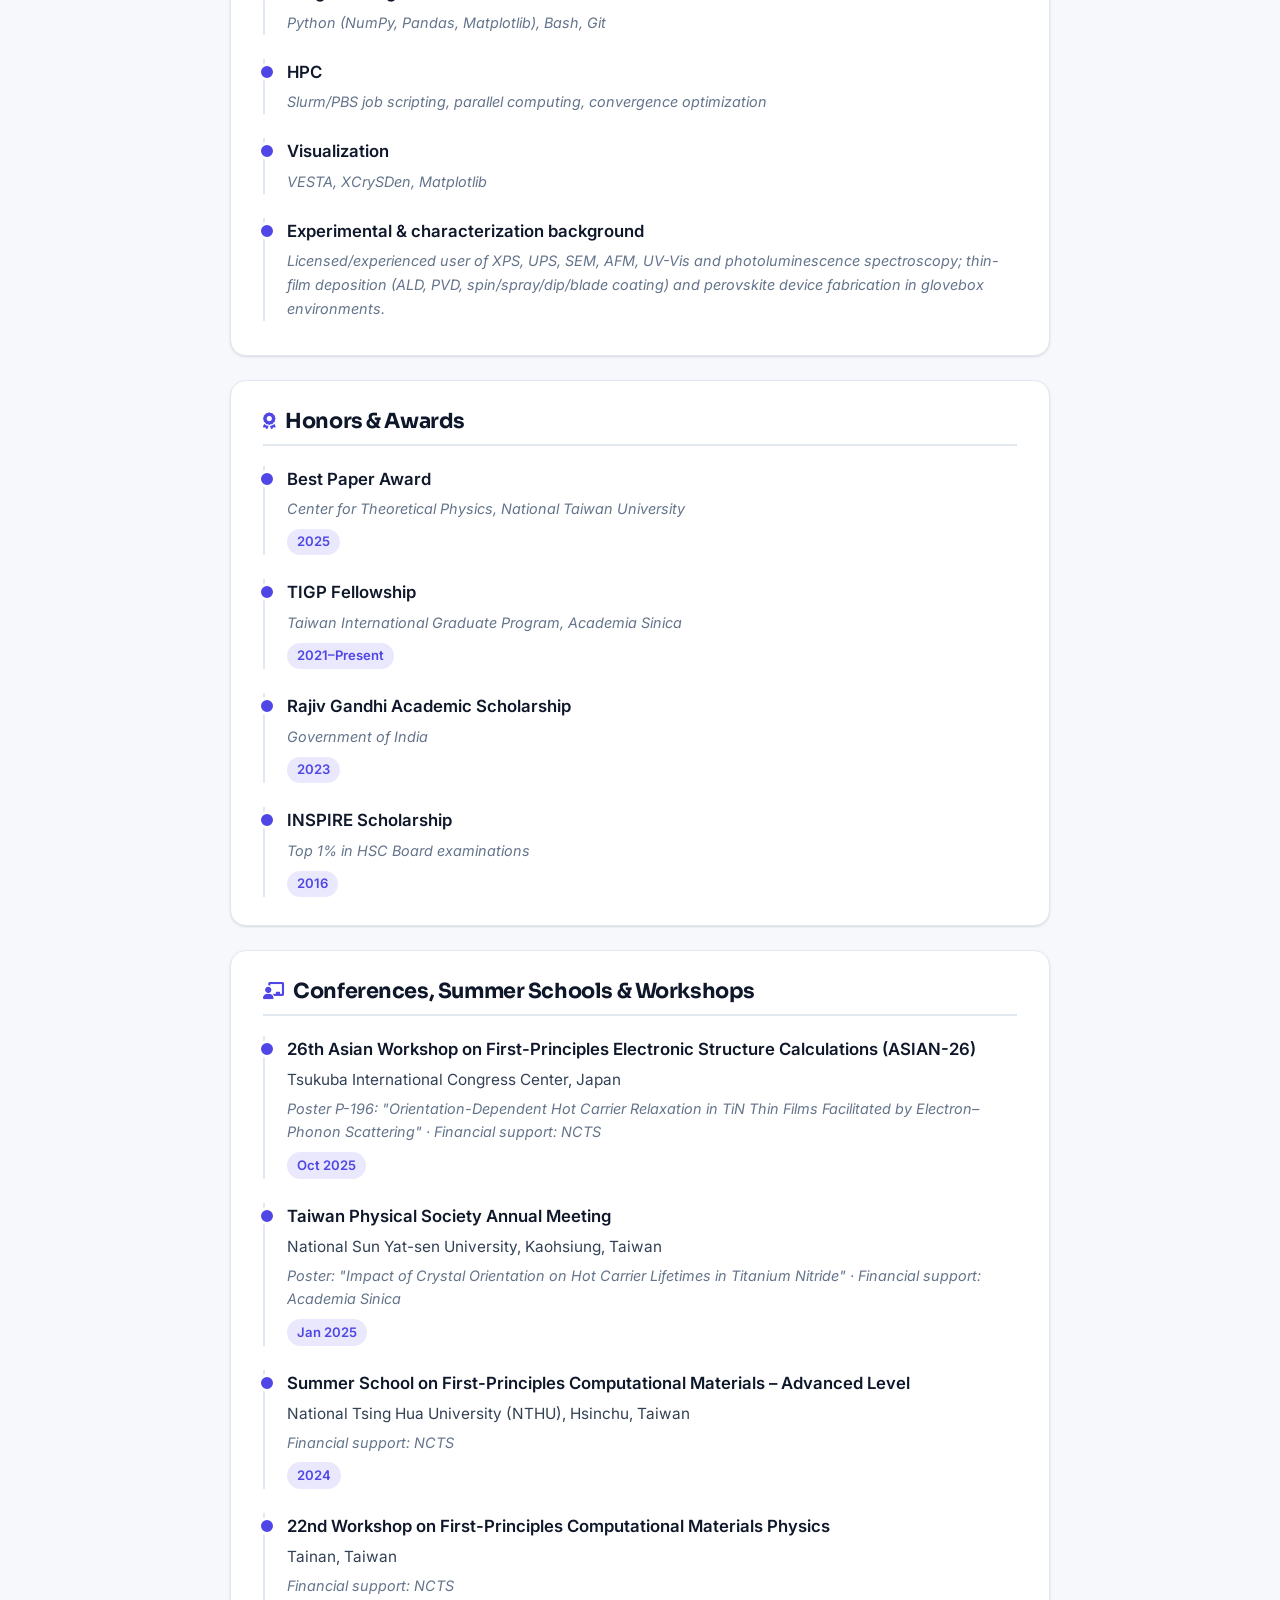
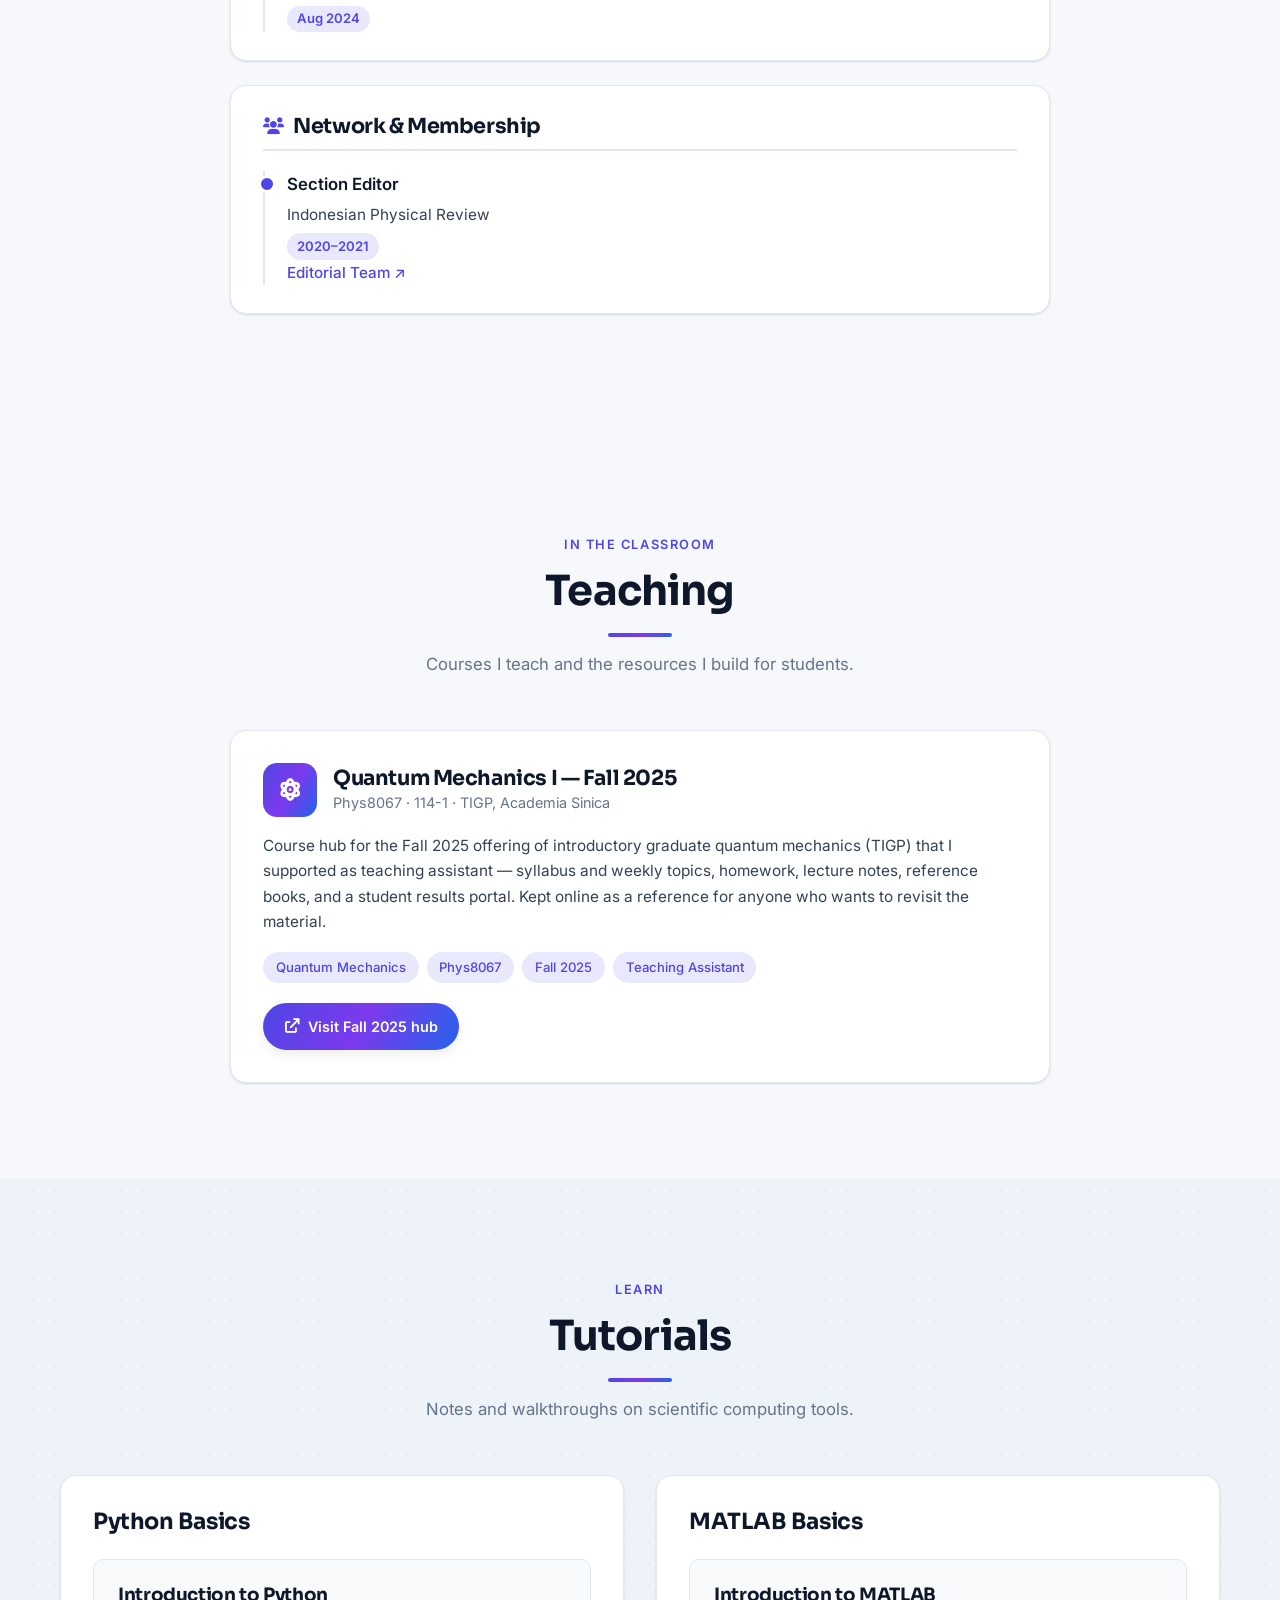
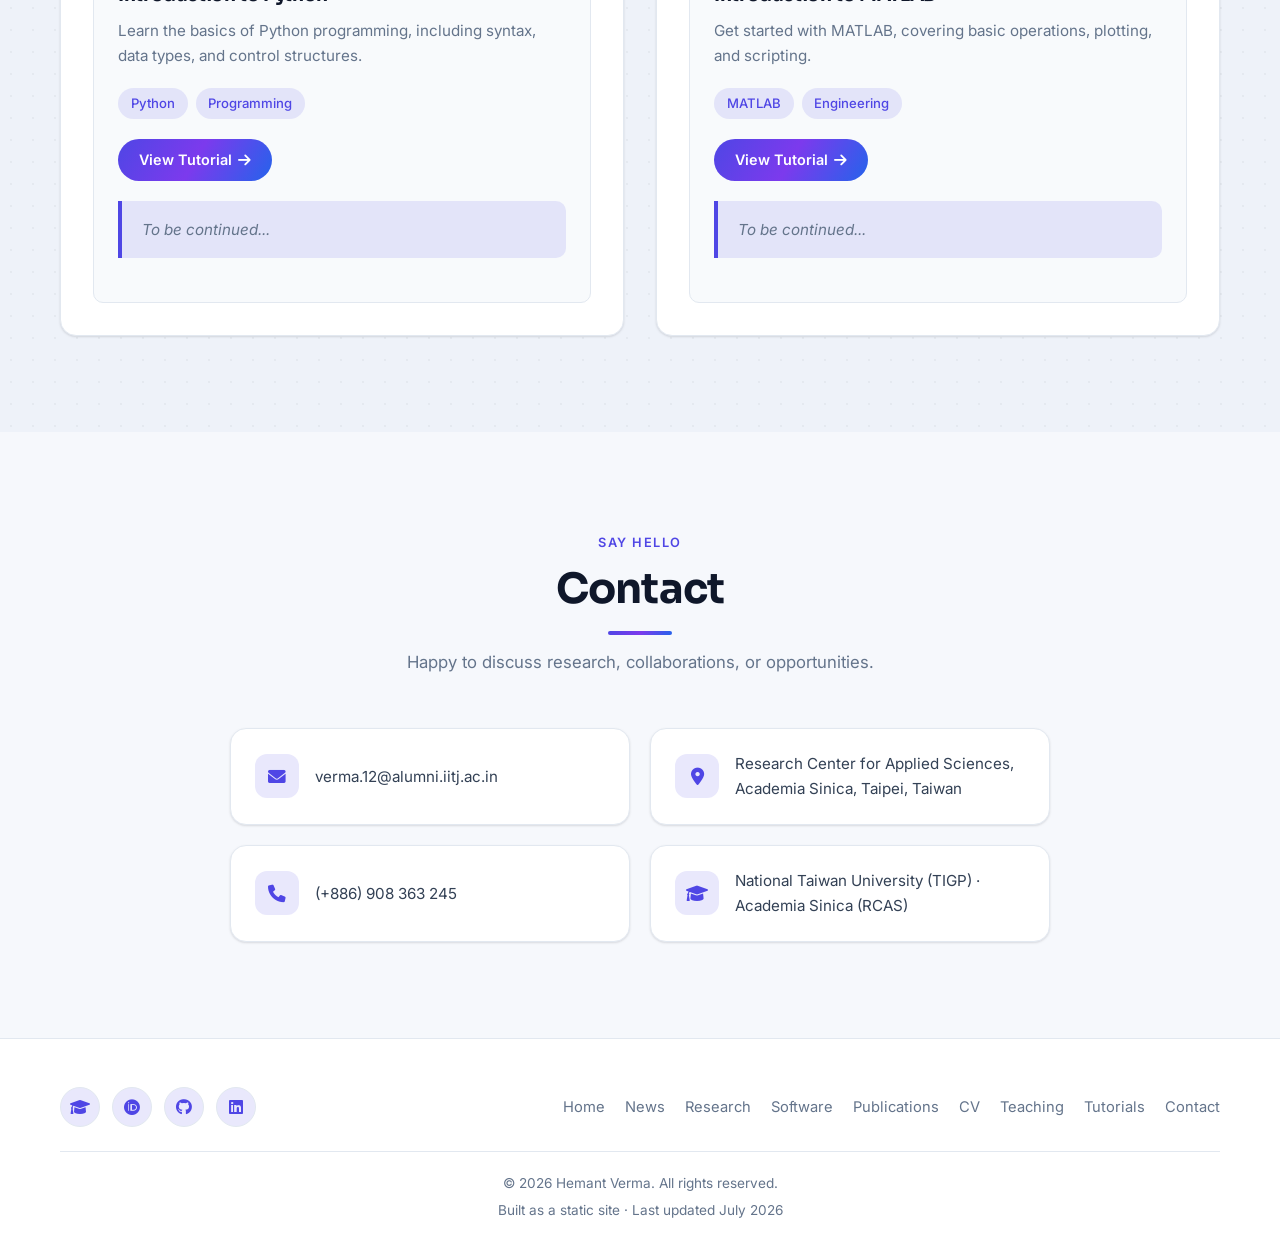
==== commit 1583705a: "Animate the Quantum Mechanics teaching card Add an orbiting-atom animation and pulsing glow to the Q" ====
--- a/index.html
+++ b/index.html
@@ -667,9 +667,9 @@
                 <p>Courses I teach and the resources I build for students.</p>
             </div>
             <div class="software-grid">
-                <article class="software-card reveal">
+                <article class="software-card qm-card reveal">
                     <div class="software-head">
-                        <div class="software-icon"><i class="fas fa-atom"></i></div>
+                        <div class="software-icon"><i class="fas fa-atom qm-atom"></i></div>
                         <div>
                             <h3>Quantum Mechanics I &mdash; Fall 2025</h3>
                             <p class="software-sub">Phys8067 &middot; 114-1 &middot; TIGP, Academia Sinica</p>
--- a/css/style.css
+++ b/css/style.css
@@ -886,6 +886,25 @@
 .software-links { margin-top: 1.25rem; }
 .software-links .btn { font-size: 0.9rem; padding: 0.65rem 1.3rem; }
 
+/* ---------- Teaching: animated QM atom card ---------- */
+.qm-card .software-icon { position: relative; overflow: visible; }
+.qm-card .qm-atom { display: inline-block; animation: qm-orbit 6s linear infinite; transform-origin: 50% 50%; }
+.qm-card .software-icon::after {
+    content: ""; position: absolute; inset: -4px; border-radius: 16px; pointer-events: none;
+    box-shadow: 0 0 0 0 rgba(79, 70, 229, 0.45); animation: qm-pulse 2.8s ease-out infinite;
+}
+.qm-card:hover .qm-atom { animation-duration: 2.4s; }
+@keyframes qm-orbit { to { transform: rotate(360deg); } }
+@keyframes qm-pulse {
+    0%   { box-shadow: 0 0 0 0 rgba(79, 70, 229, 0.45); }
+    70%  { box-shadow: 0 0 0 12px rgba(79, 70, 229, 0); }
+    100% { box-shadow: 0 0 0 0 rgba(79, 70, 229, 0); }
+}
+@media (prefers-reduced-motion: reduce) {
+    .qm-card .qm-atom { animation: none; }
+    .qm-card .software-icon::after { animation: none; }
+}
+
 /* ---------- Contact form ---------- */
 .contact-form {
     max-width: 820px; margin: 2.5rem auto 0;
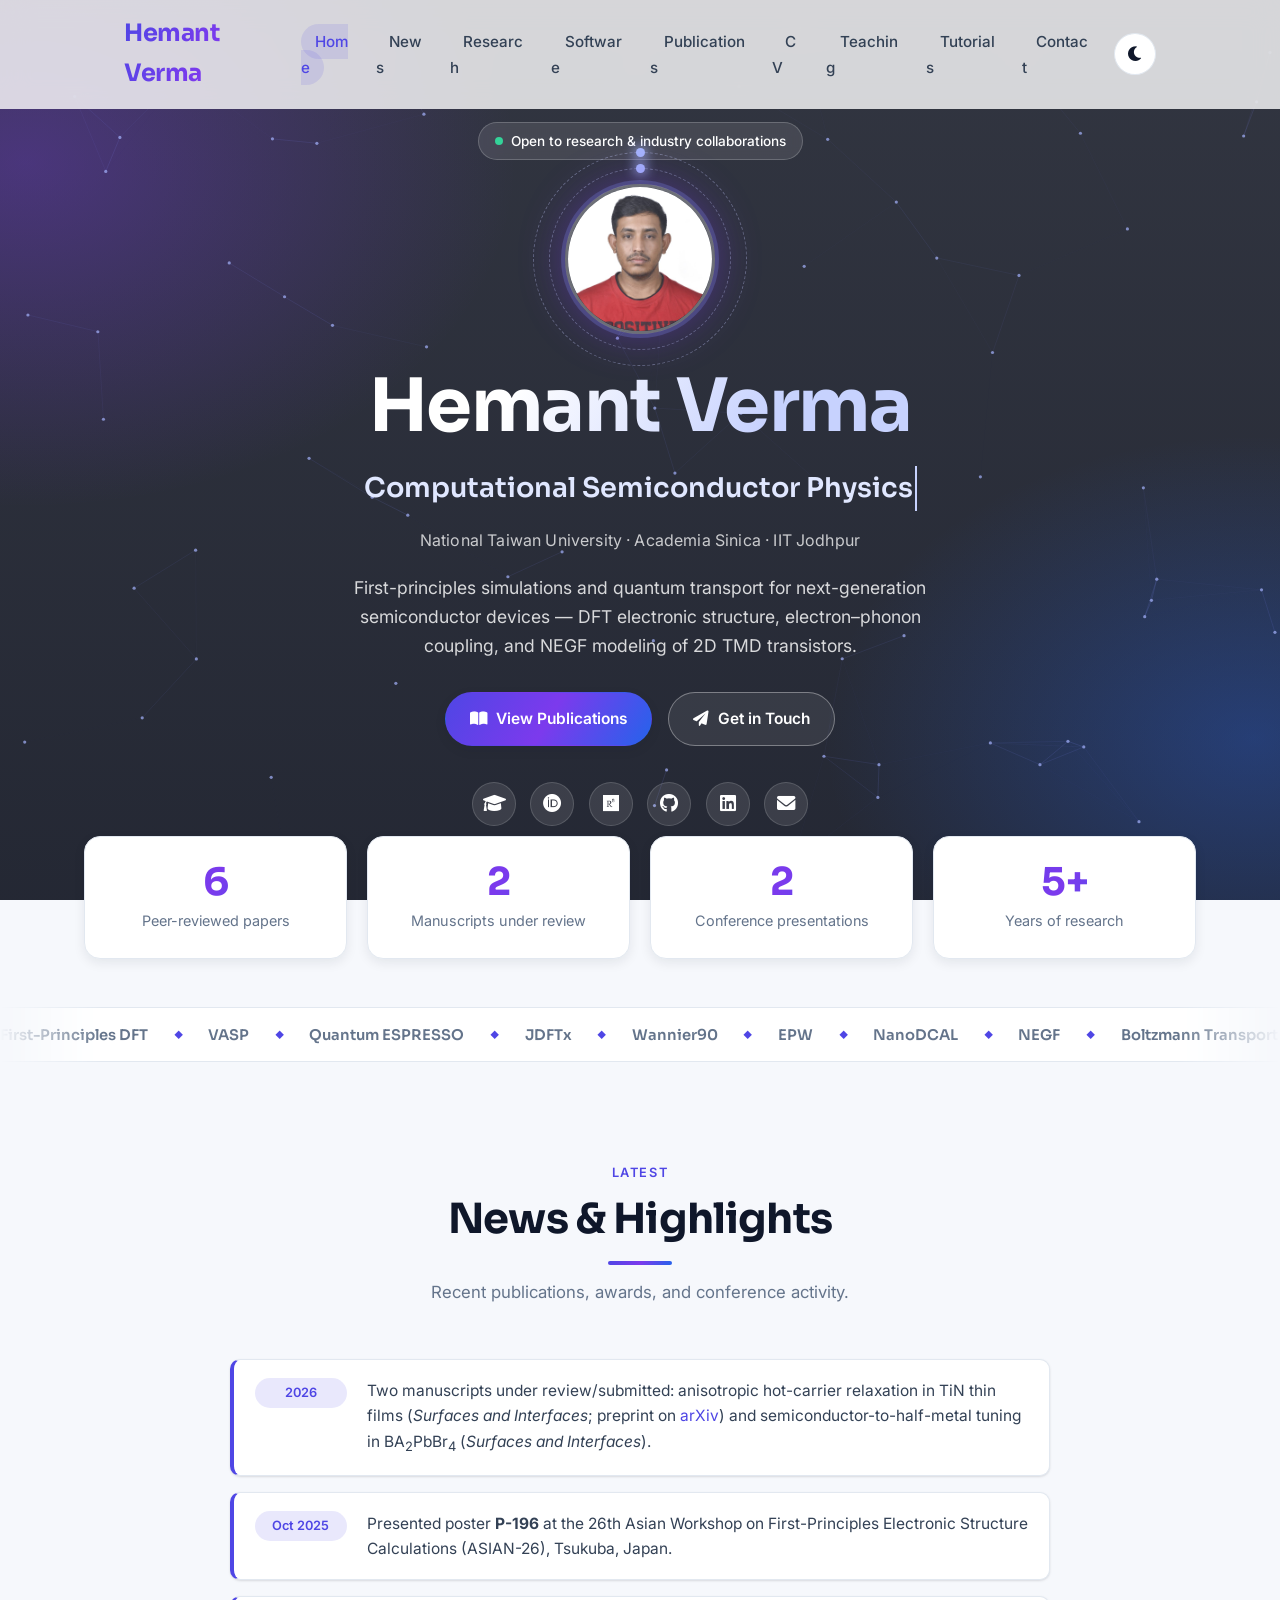
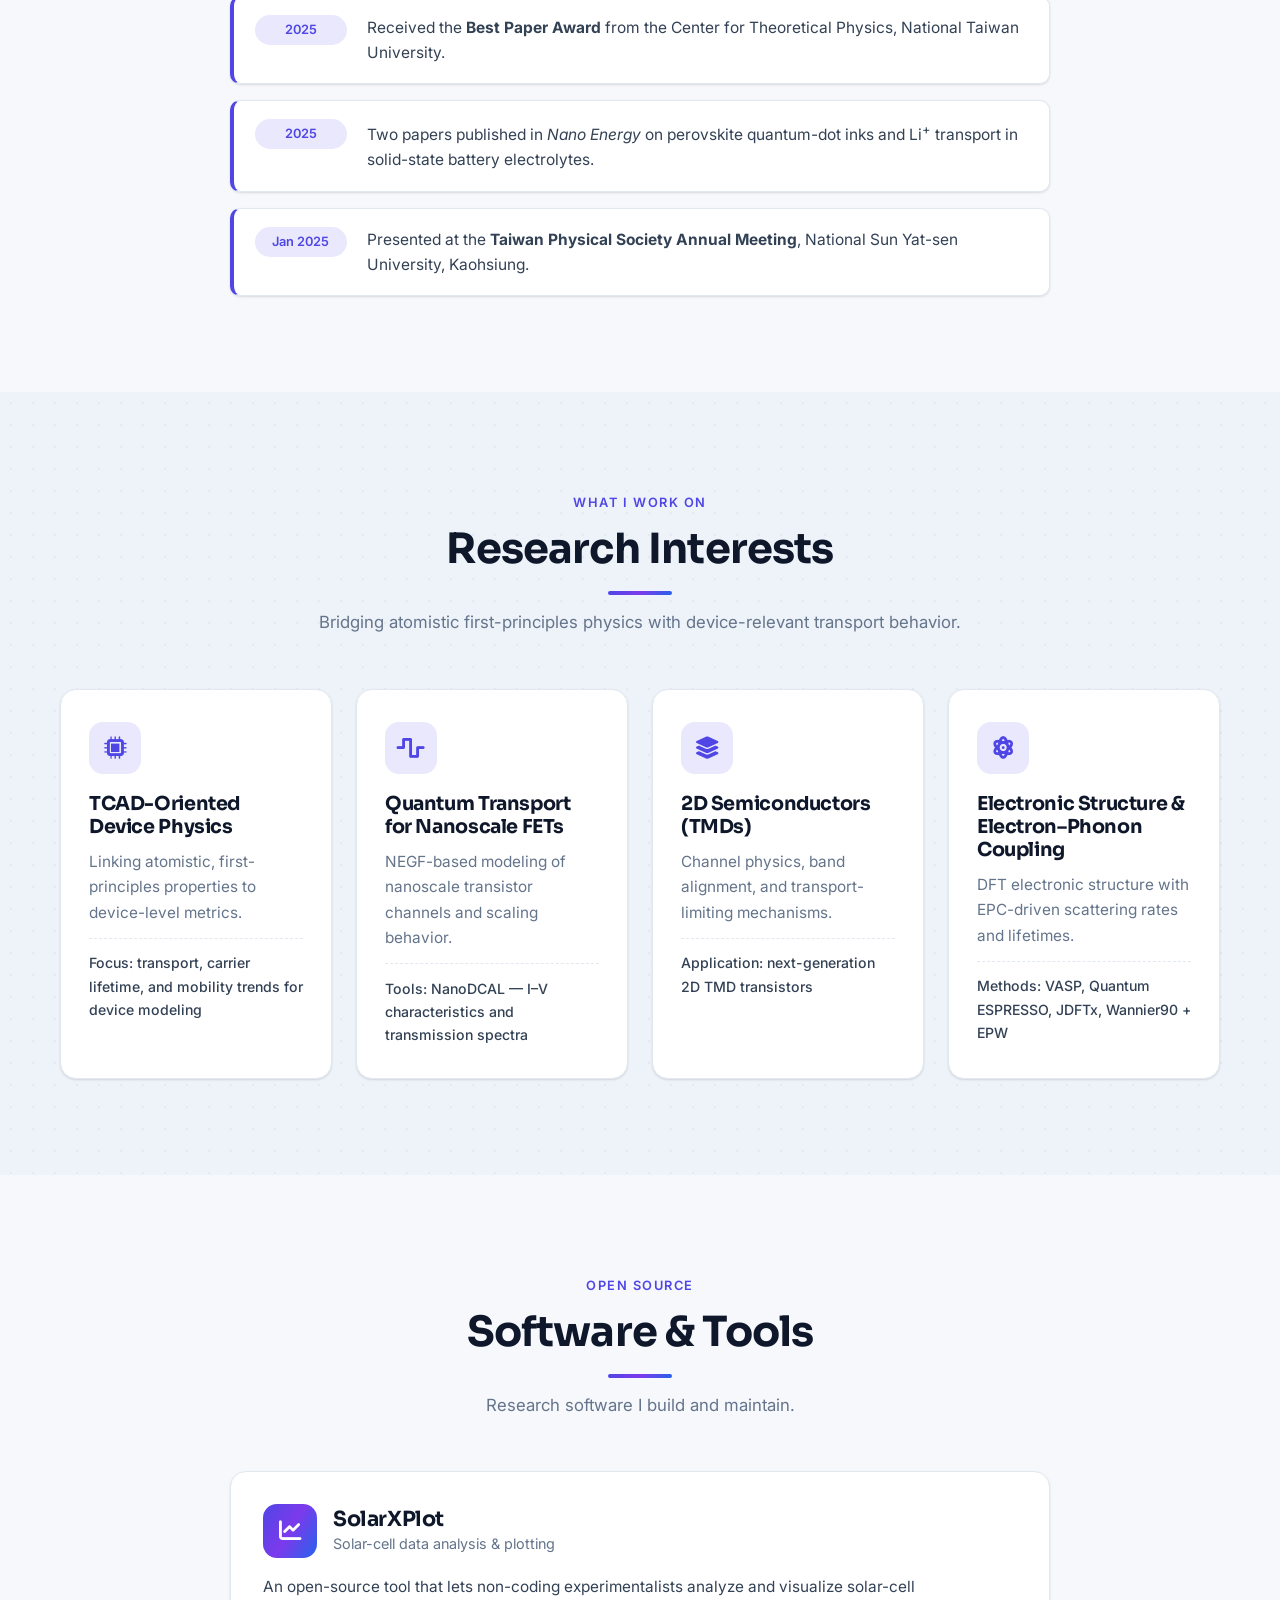
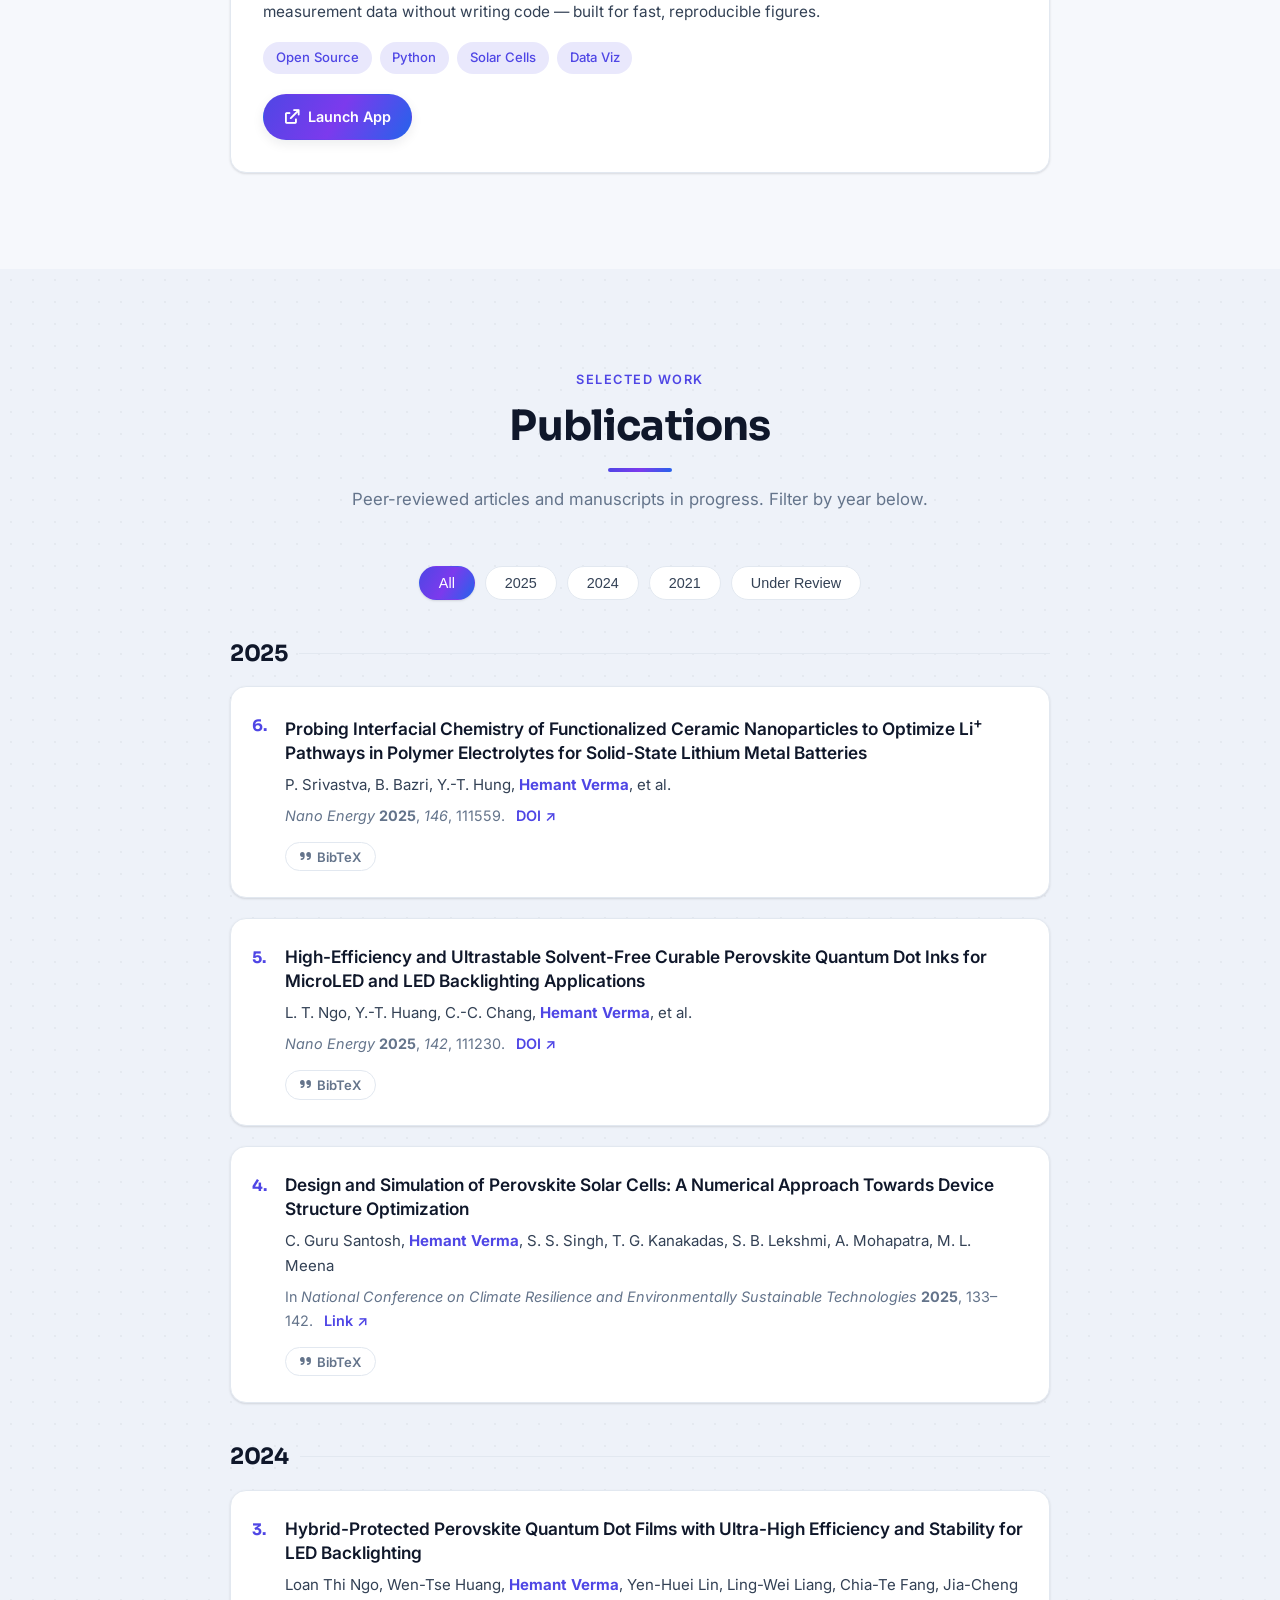
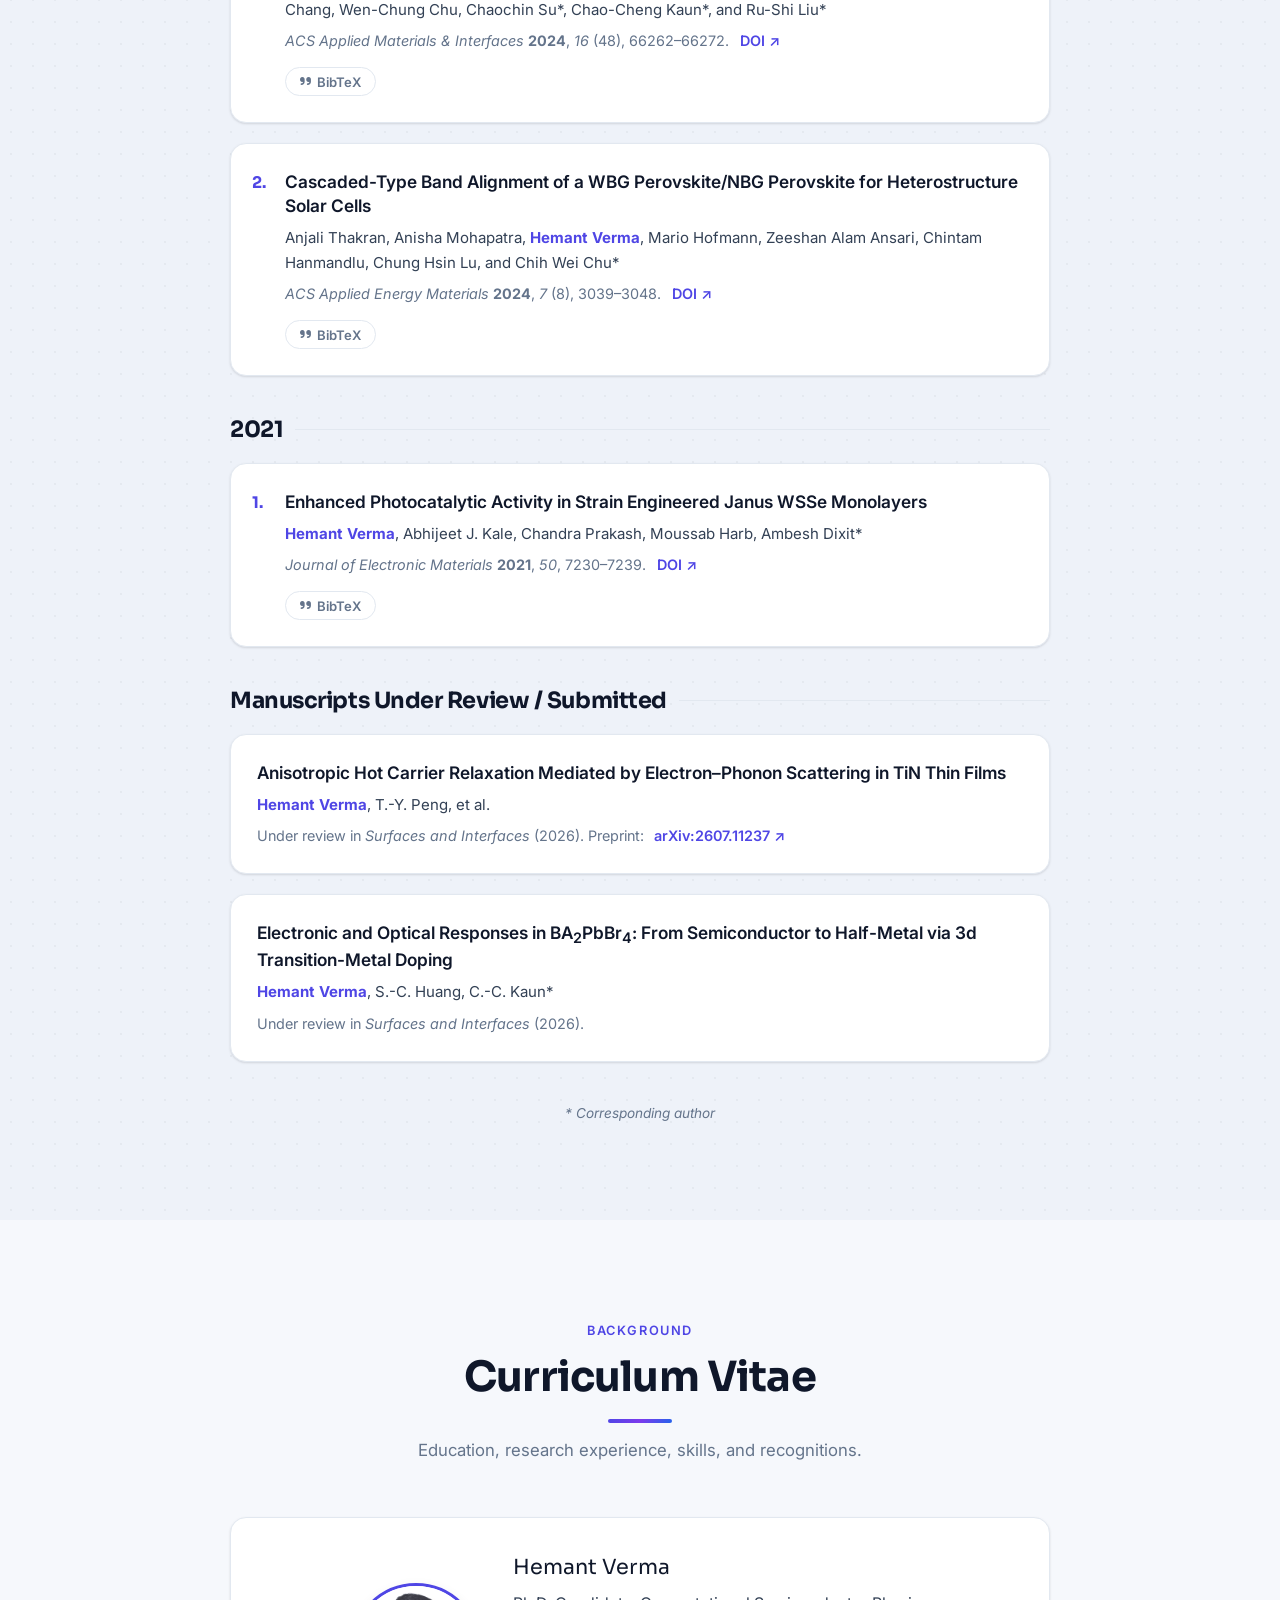
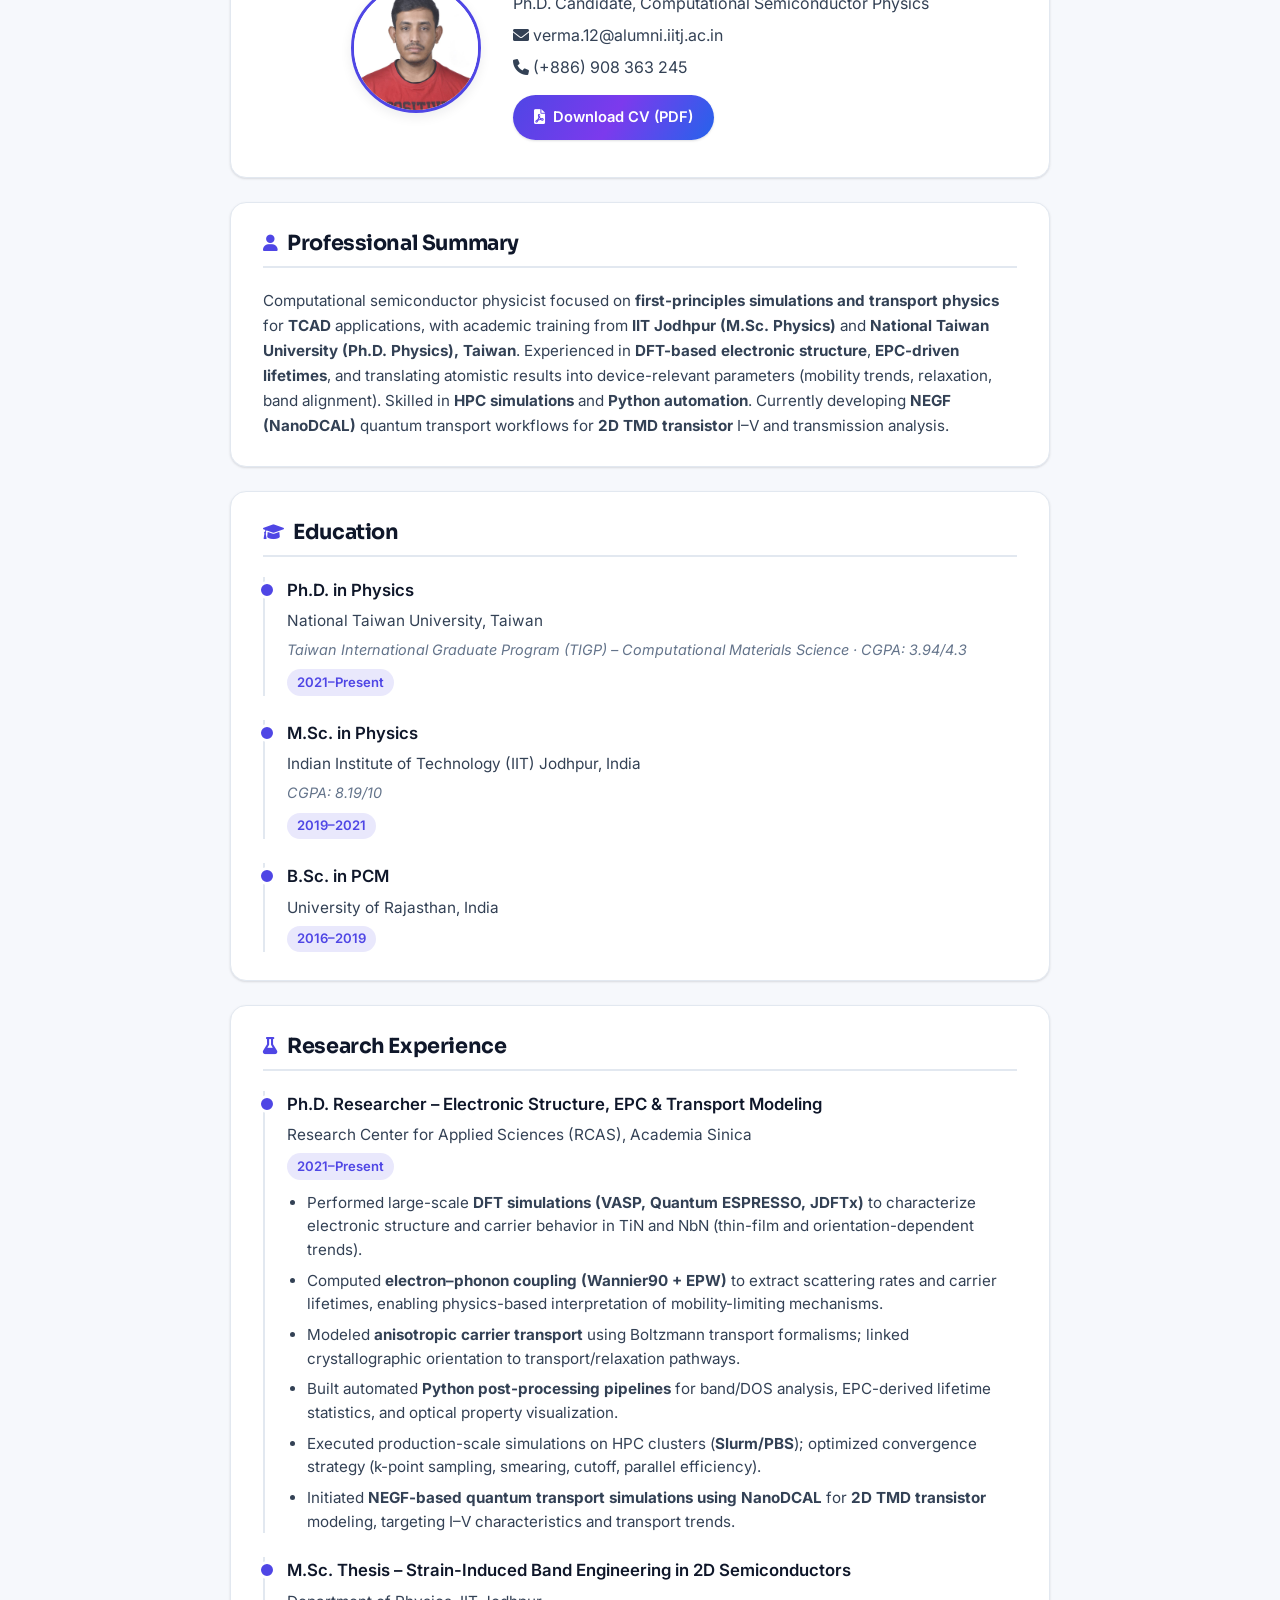
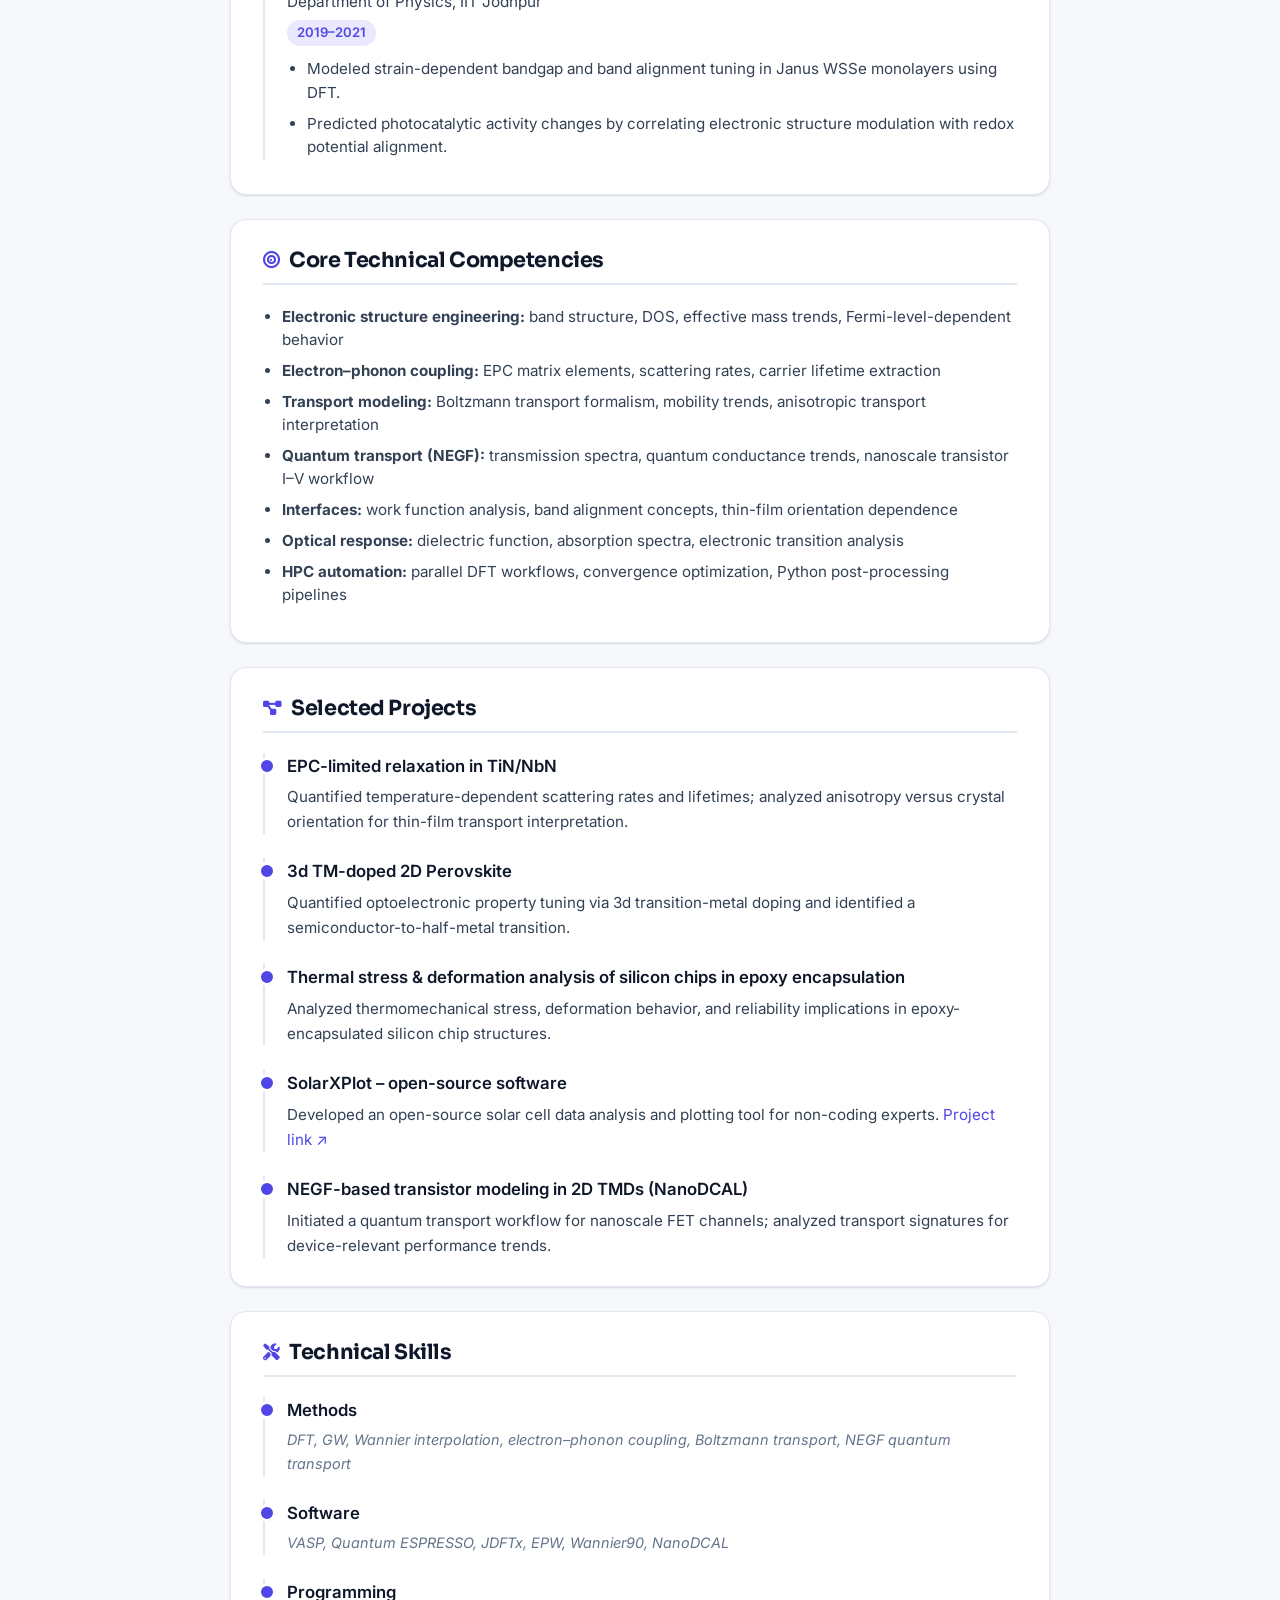
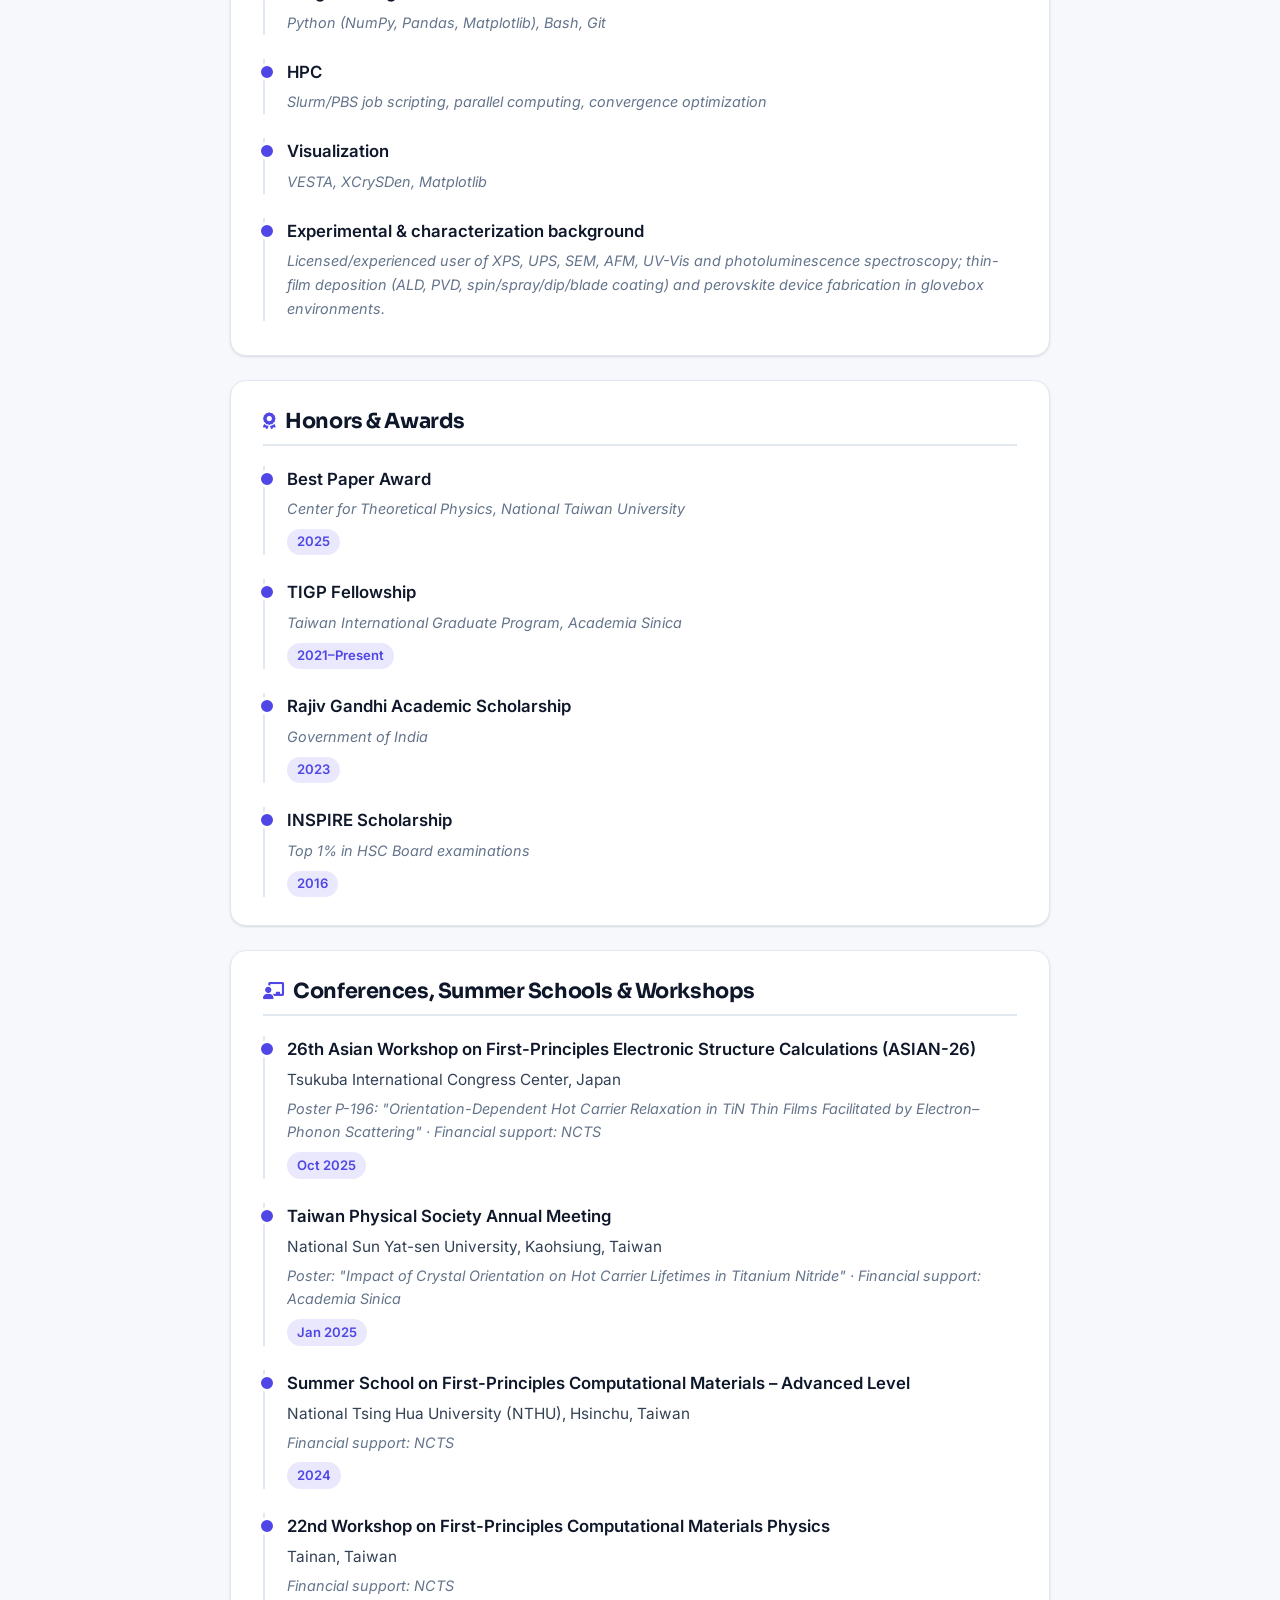
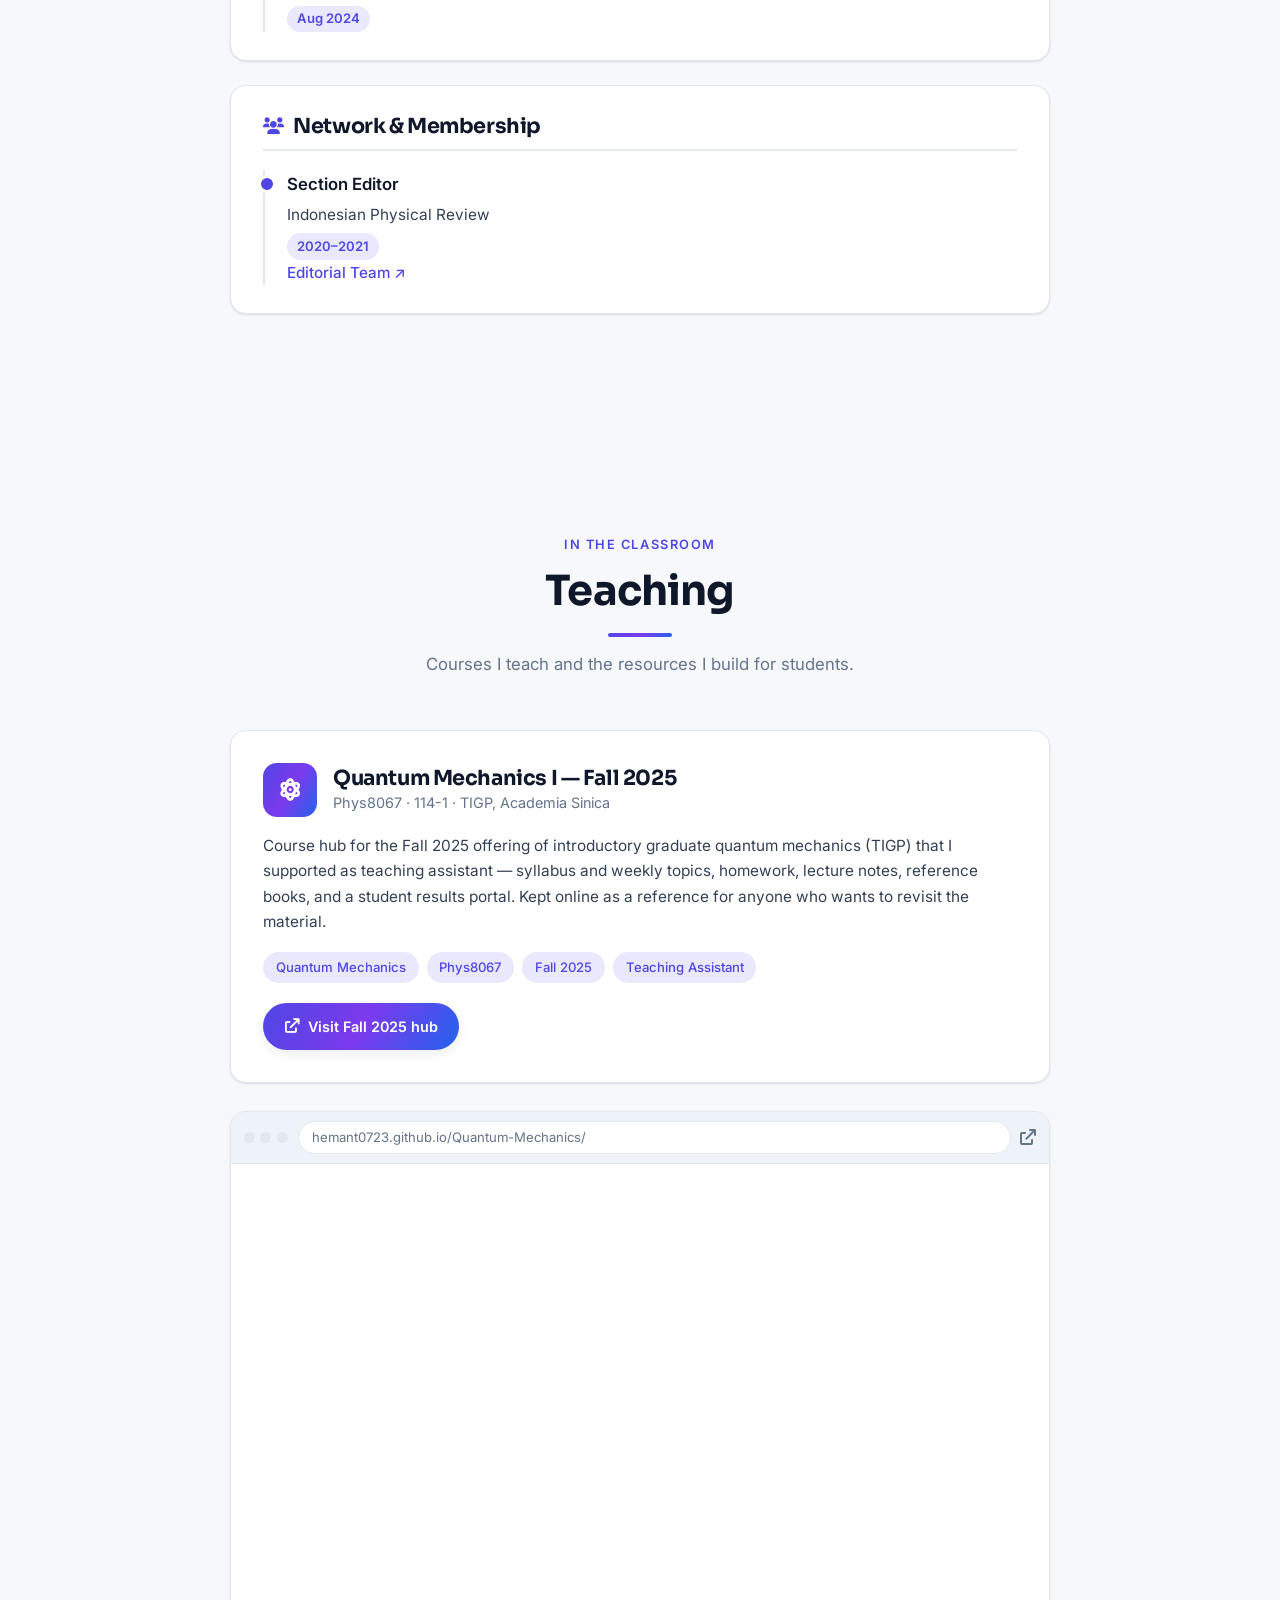
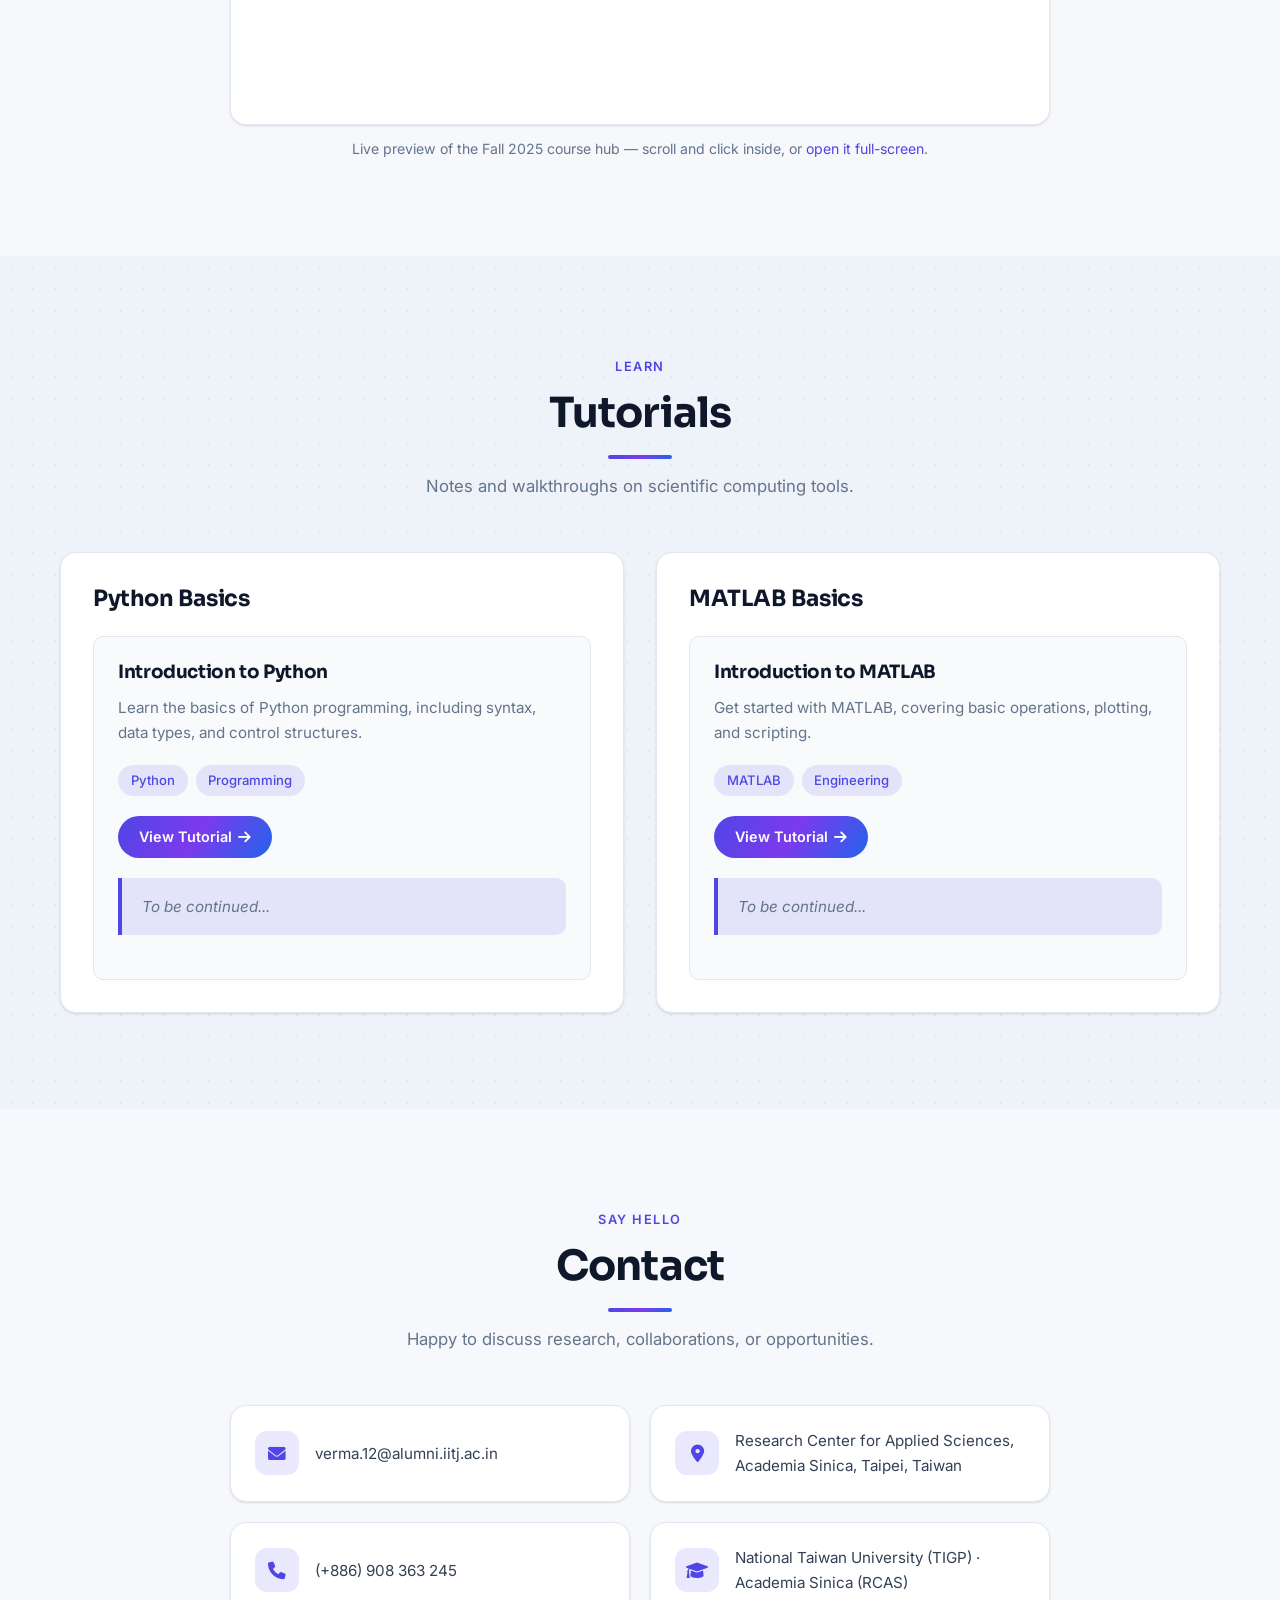
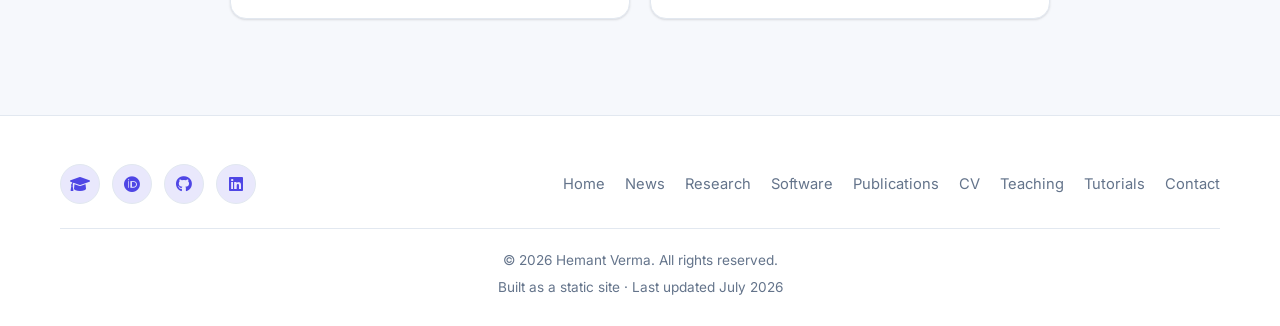
==== commit c754edee: "Embed a live preview of the QM course hub in the Teaching section Add an iframe (in a browser-style " ====
--- a/index.html
+++ b/index.html
@@ -687,6 +687,17 @@
                     </div>
                 </article>
             </div>
+            <div class="course-embed reveal">
+                <div class="browser-frame">
+                    <div class="browser-bar">
+                        <span class="browser-dots"><i></i><i></i><i></i></span>
+                        <span class="browser-url">hemant0723.github.io/Quantum-Mechanics/</span>
+                        <a class="browser-open" href="https://hemant0723.github.io/Quantum-Mechanics/" target="_blank" rel="noopener" aria-label="Open course hub in a new tab"><i class="fas fa-arrow-up-right-from-square"></i></a>
+                    </div>
+                    <iframe class="course-iframe" src="https://hemant0723.github.io/Quantum-Mechanics/" title="Quantum Mechanics I (Phys8067) course hub — Fall 2025" loading="lazy"></iframe>
+                </div>
+                <p class="embed-caption">Live preview of the Fall 2025 course hub — scroll and click inside, or <a href="https://hemant0723.github.io/Quantum-Mechanics/" target="_blank" rel="noopener">open it full-screen</a>.</p>
+            </div>
         </div>
     </section>
 
--- a/css/style.css
+++ b/css/style.css
@@ -905,6 +905,29 @@
     .qm-card .software-icon::after { animation: none; }
 }
 
+/* ---------- Embedded live course-hub preview ---------- */
+.course-embed { max-width: 820px; margin: 1.75rem auto 0; }
+.browser-frame {
+    border: 1px solid var(--border); border-radius: var(--radius); overflow: hidden;
+    box-shadow: var(--shadow-sm); background: var(--surface);
+}
+.browser-bar {
+    display: flex; align-items: center; gap: 0.6rem;
+    padding: 0.55rem 0.8rem; border-bottom: 1px solid var(--border); background: var(--bg-alt);
+}
+.browser-dots { display: inline-flex; gap: 0.35rem; flex-shrink: 0; }
+.browser-dots i { width: 11px; height: 11px; border-radius: 50%; background: var(--border); }
+.browser-url {
+    flex: 1; min-width: 0; font-size: 0.82rem; color: var(--muted);
+    background: var(--surface); border: 1px solid var(--border); border-radius: 999px;
+    padding: 0.3rem 0.85rem; overflow: hidden; text-overflow: ellipsis; white-space: nowrap;
+}
+.browser-open { color: var(--muted); flex-shrink: 0; display: inline-flex; }
+.browser-open:hover { color: var(--brand); }
+.course-iframe { display: block; width: 100%; height: 560px; border: 0; background: #fff; }
+.embed-caption { text-align: center; color: var(--muted); font-size: 0.88rem; margin-top: 0.75rem; }
+@media (max-width: 600px) { .course-iframe { height: 460px; } }
+
 /* ---------- Contact form ---------- */
 .contact-form {
     max-width: 820px; margin: 2.5rem auto 0;
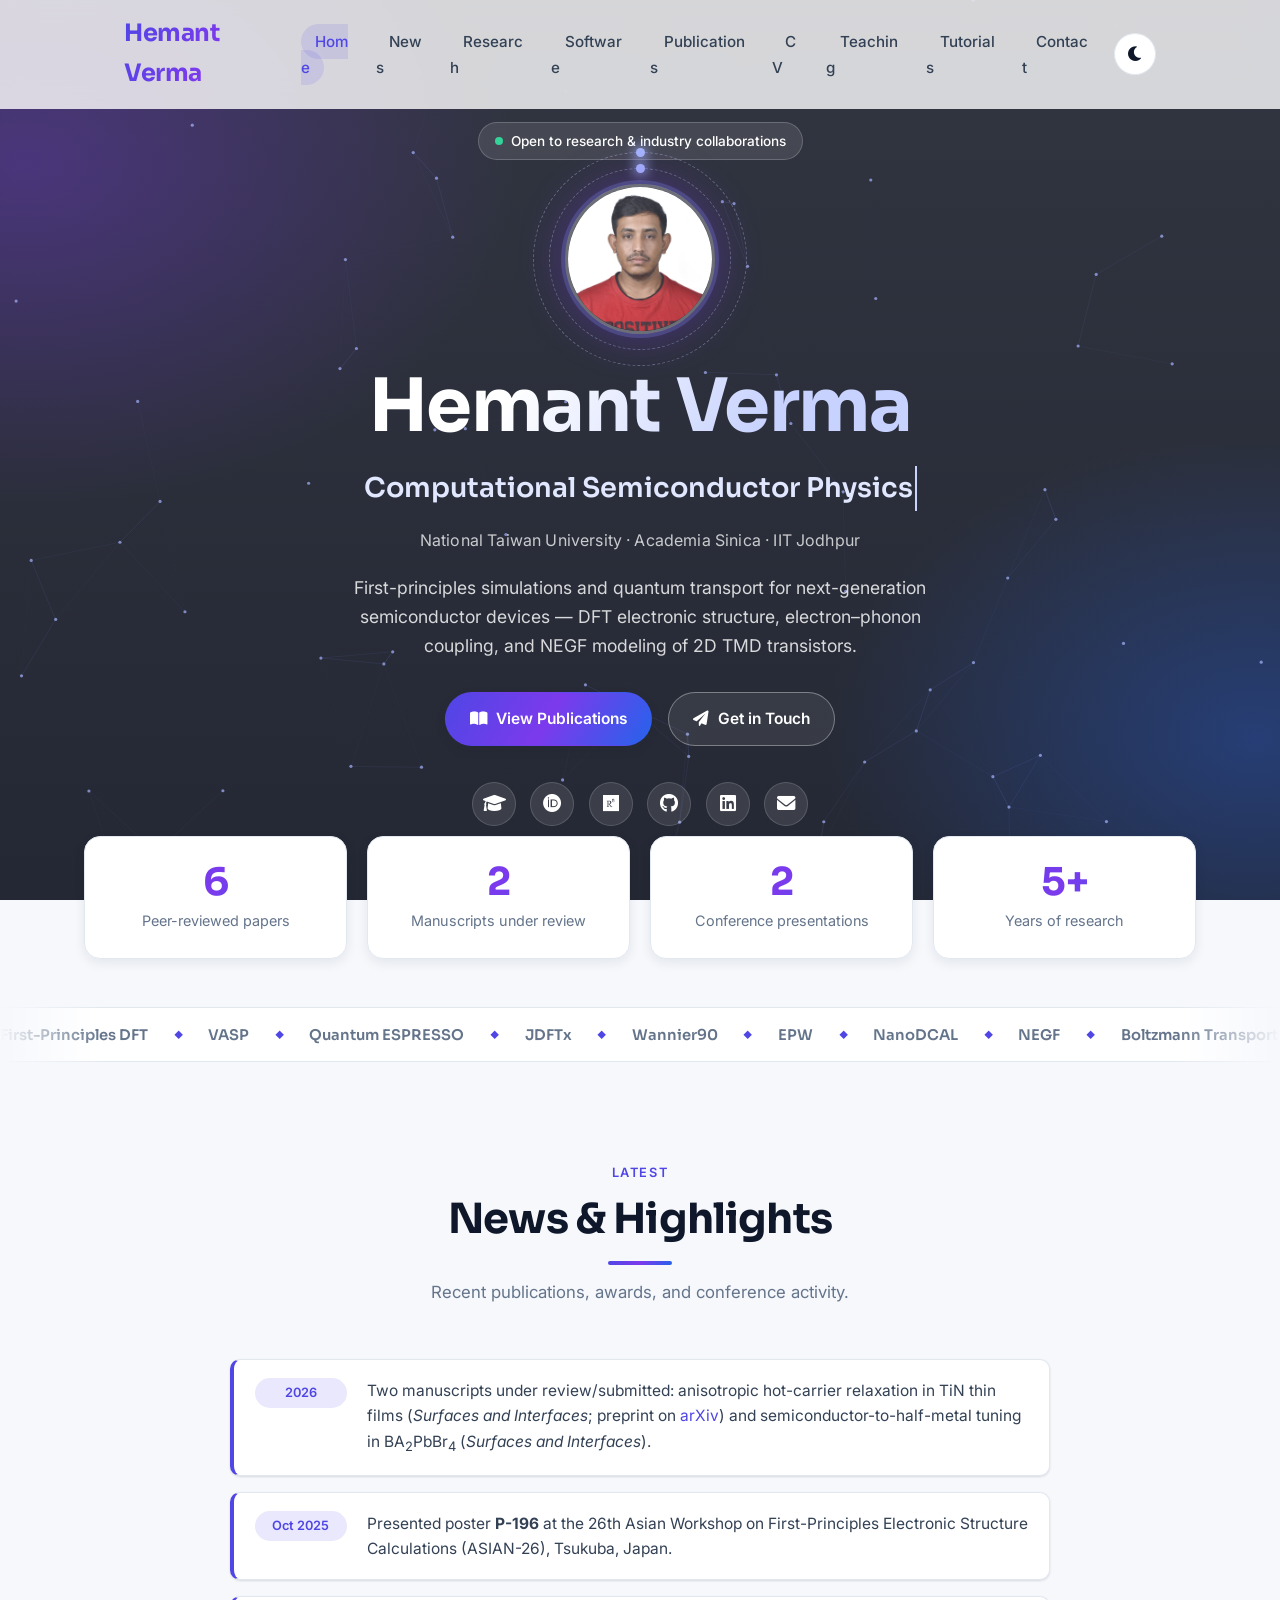
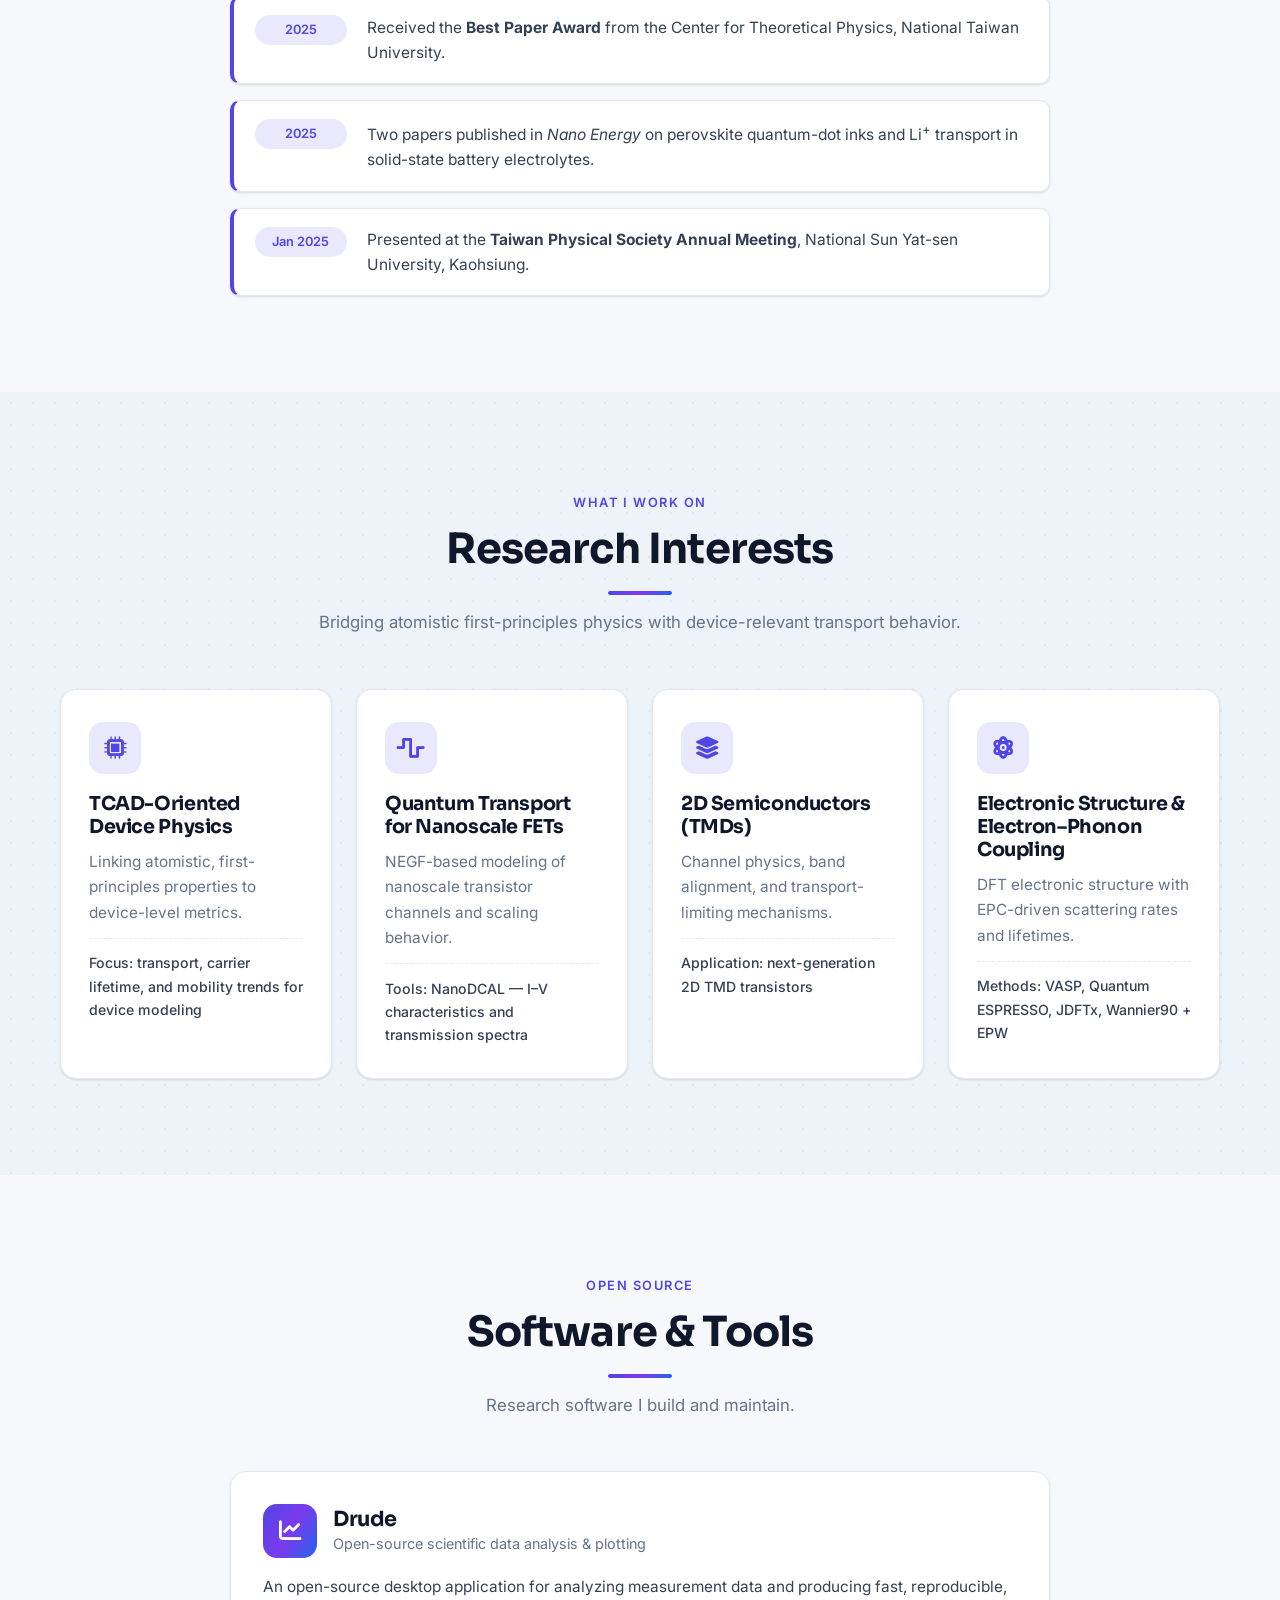
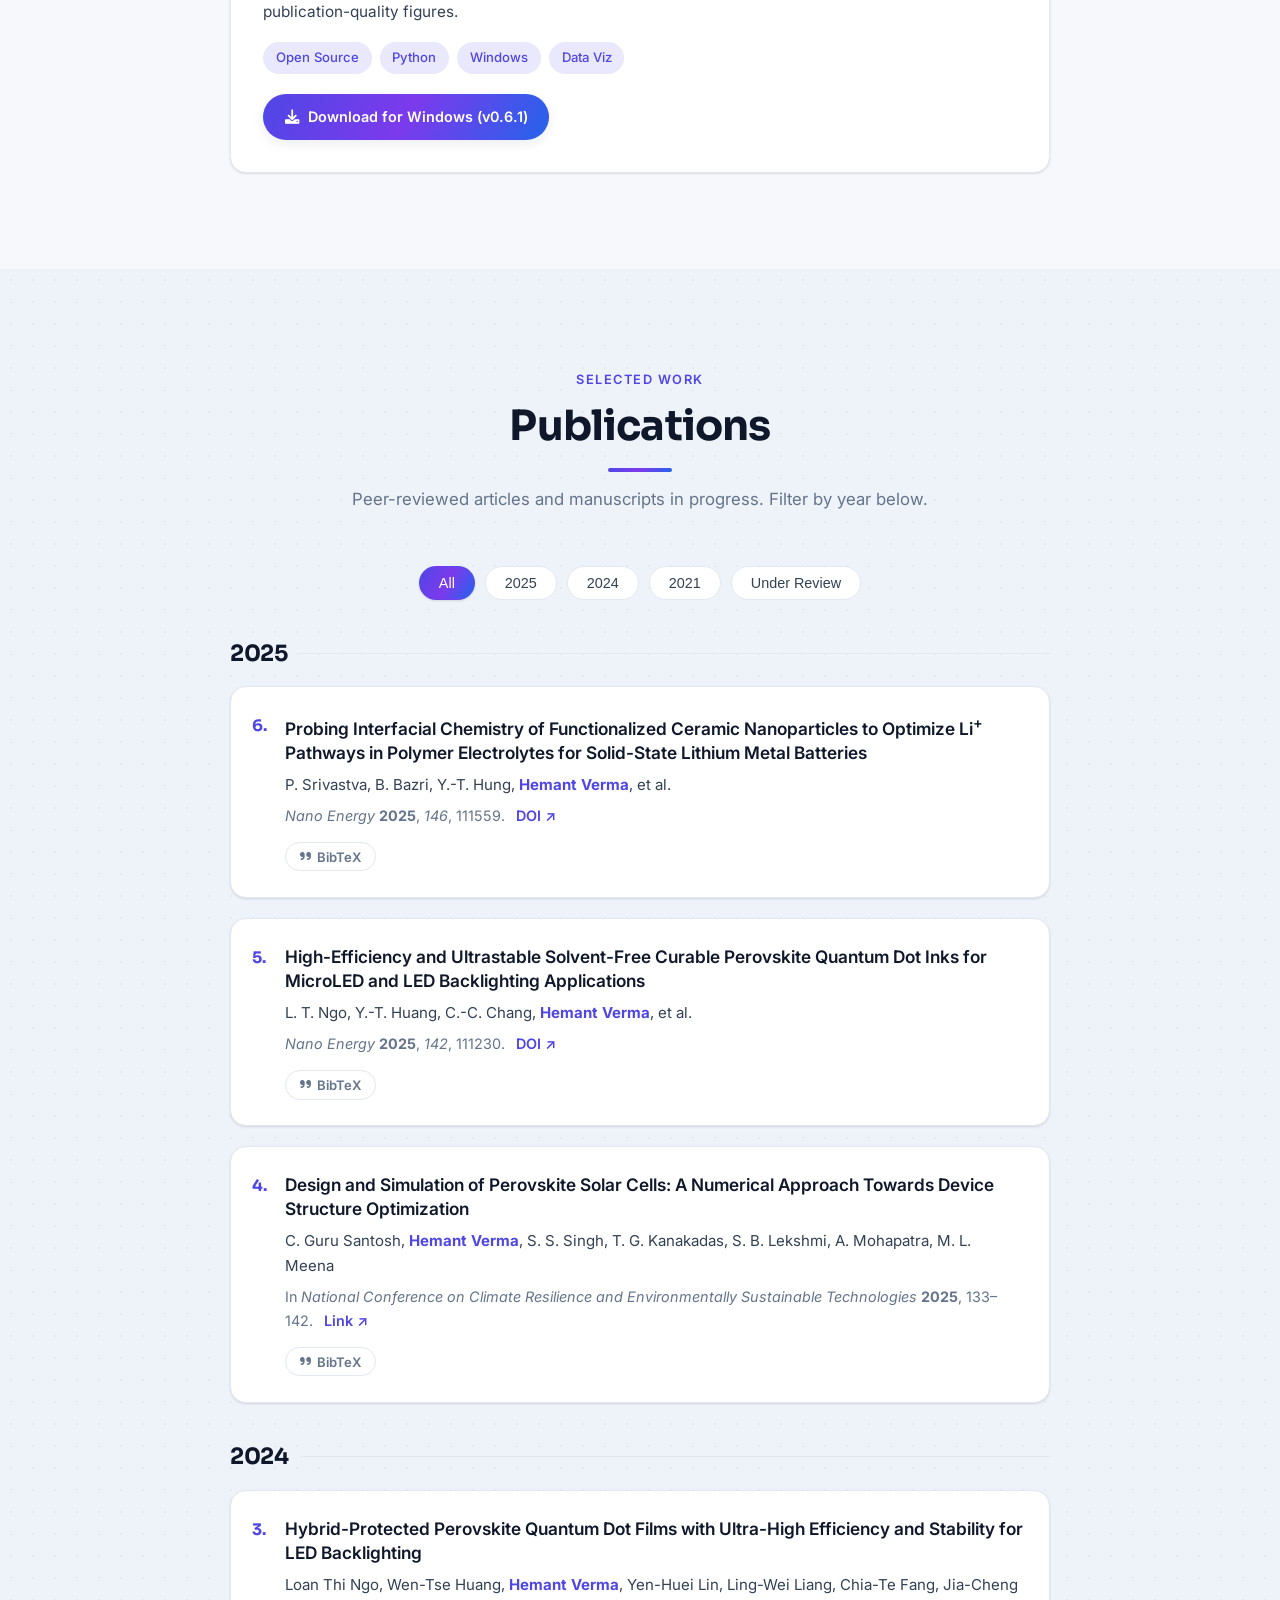
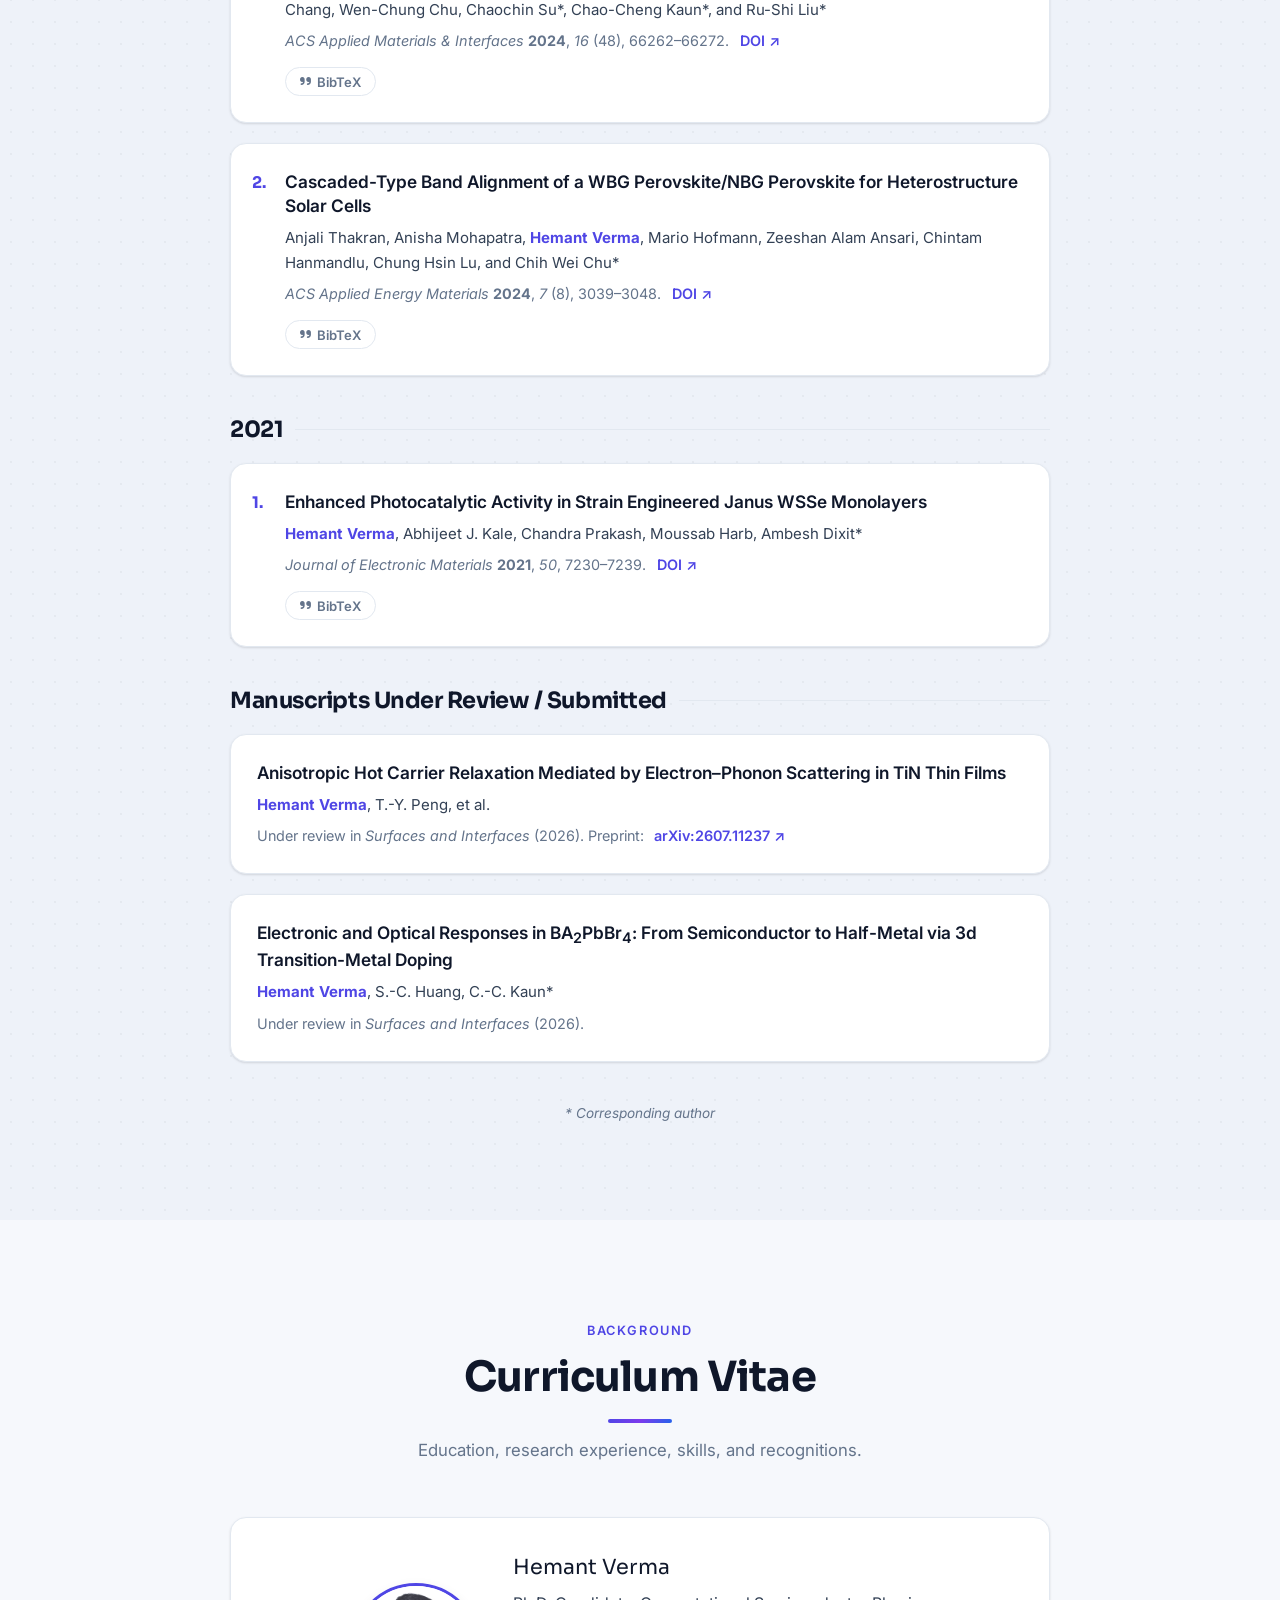
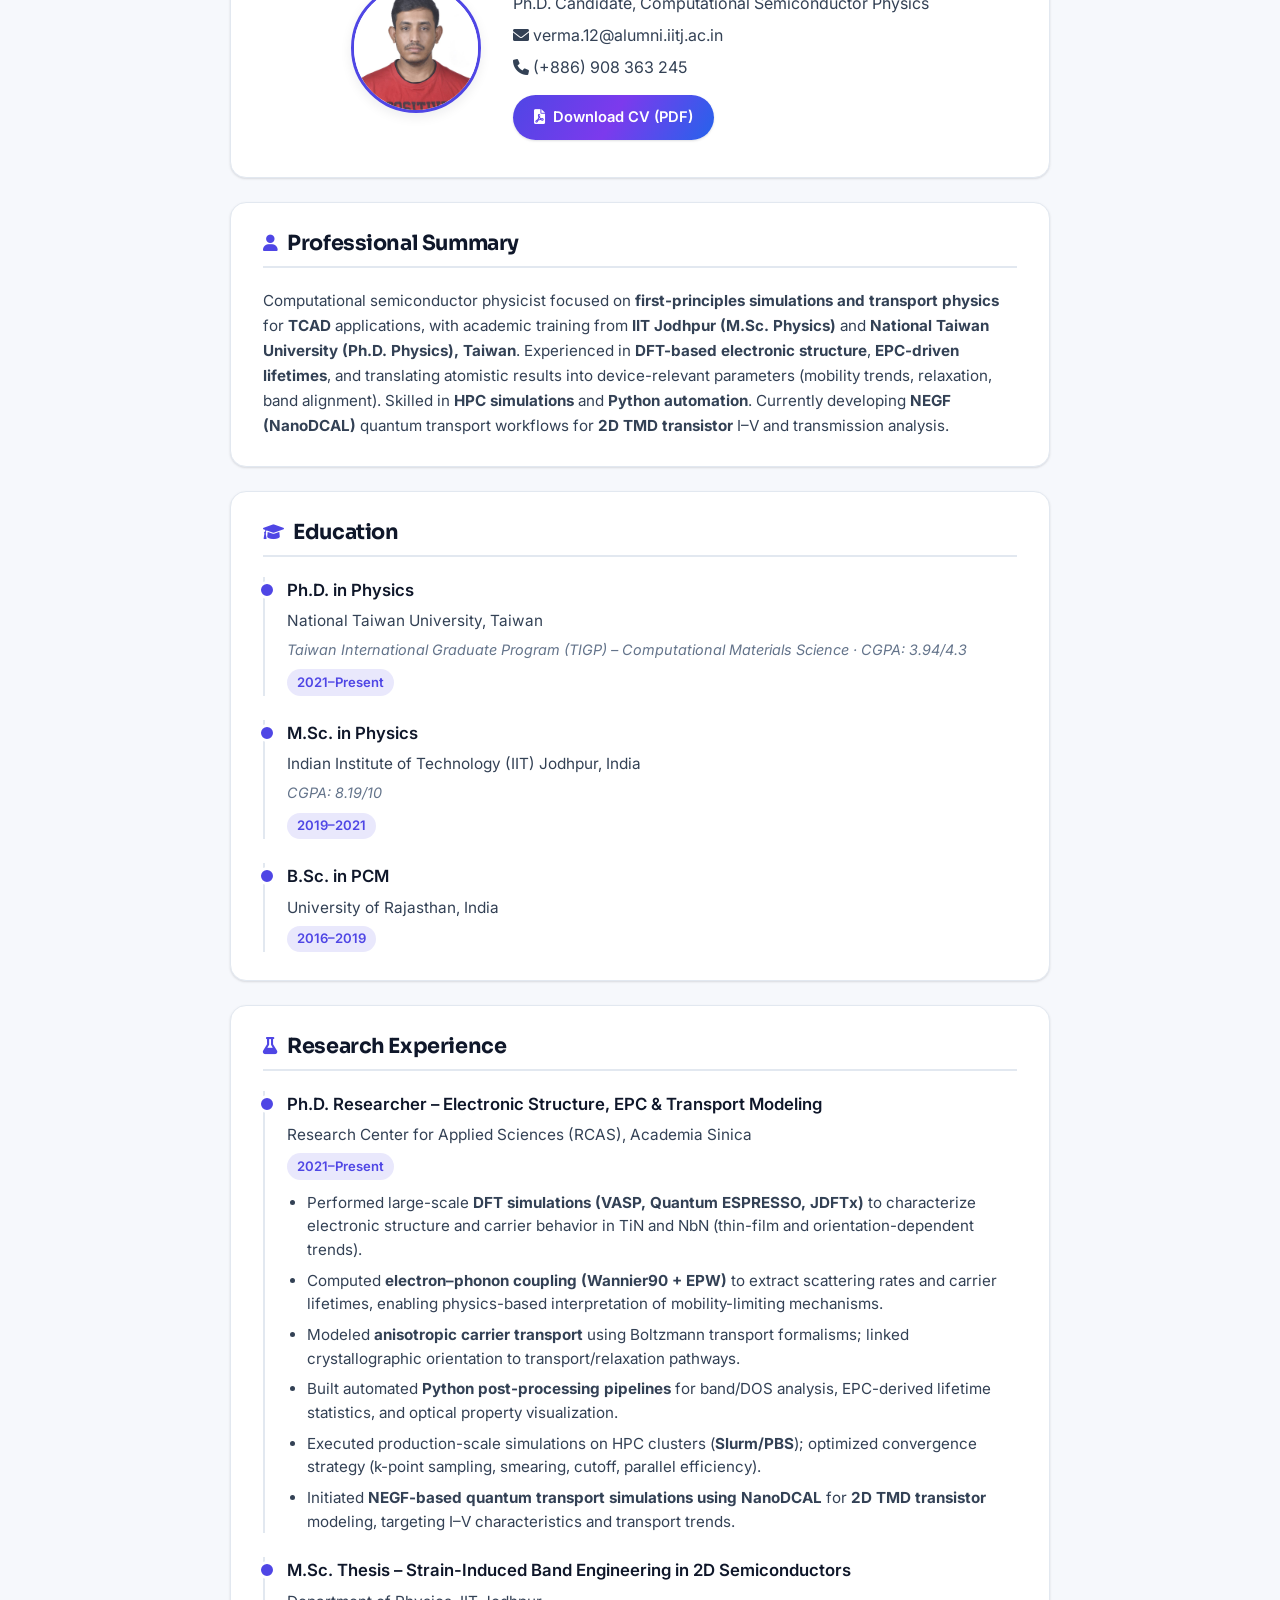
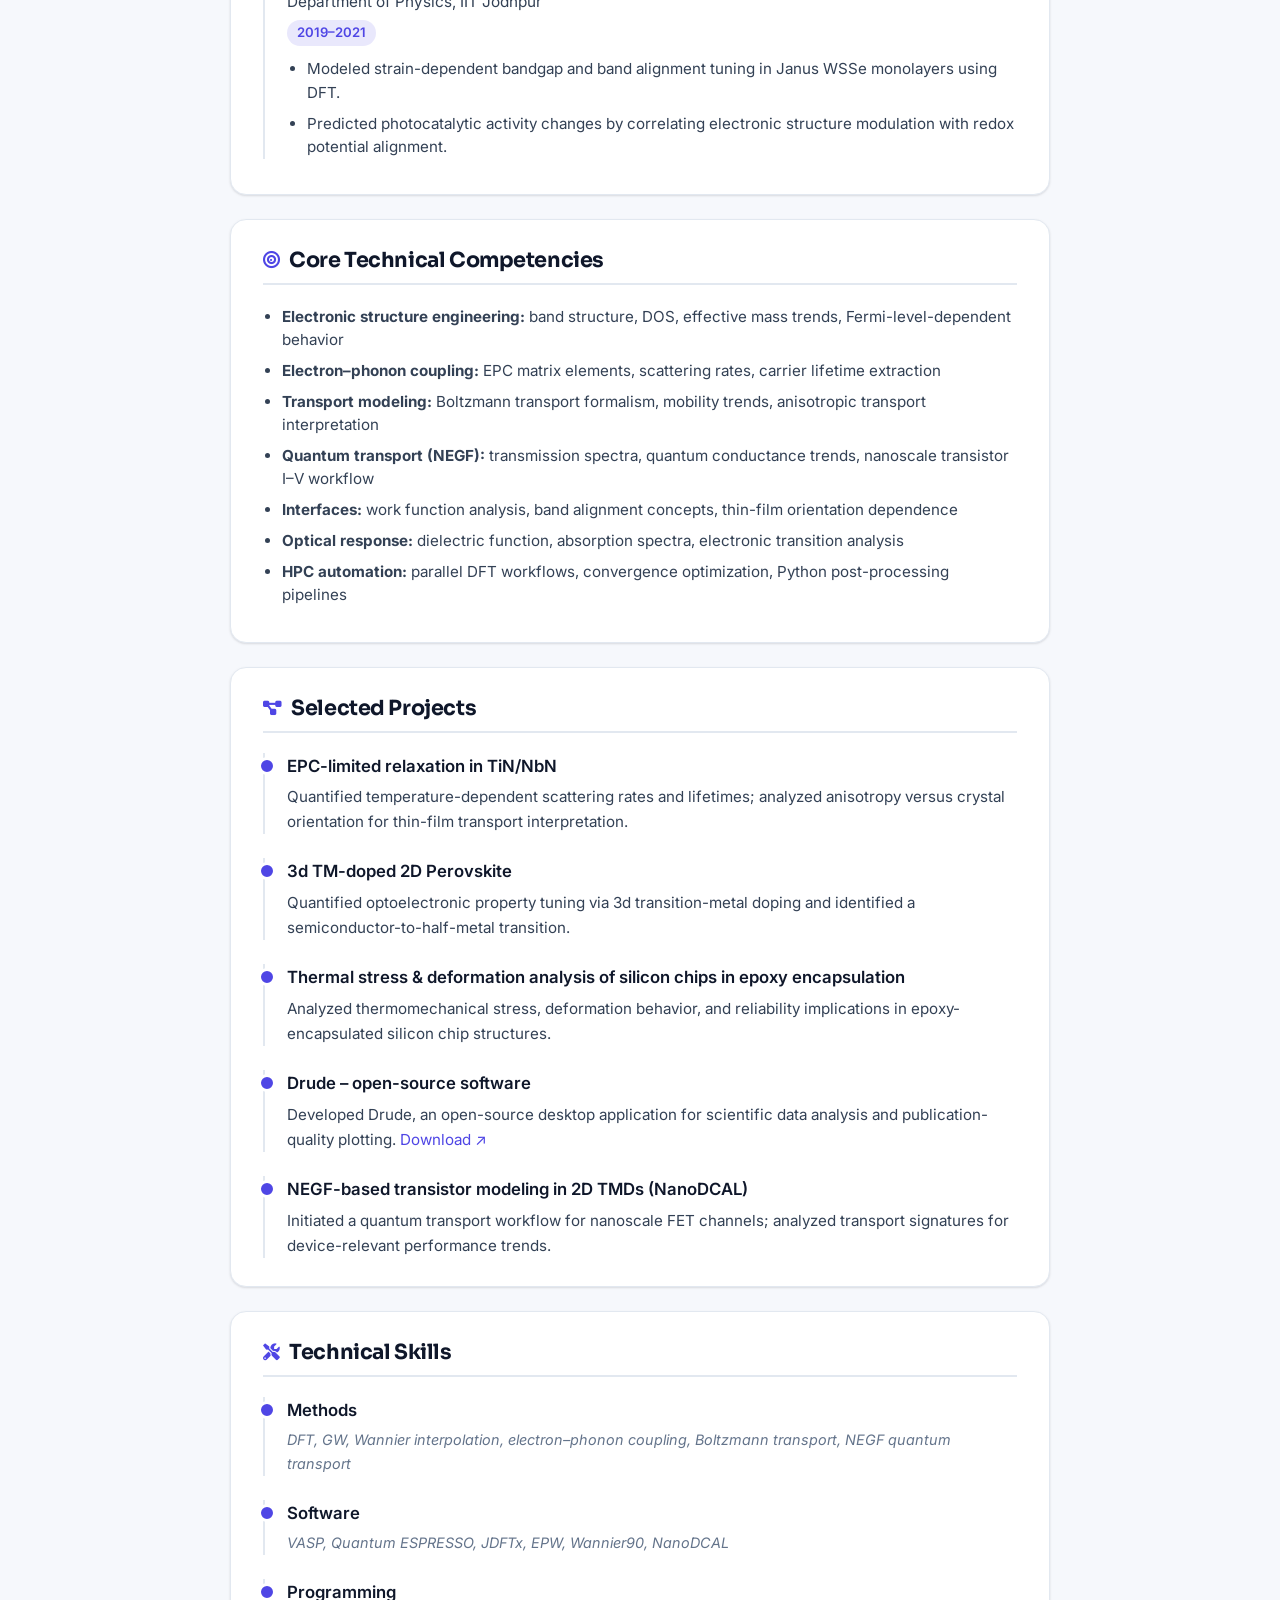
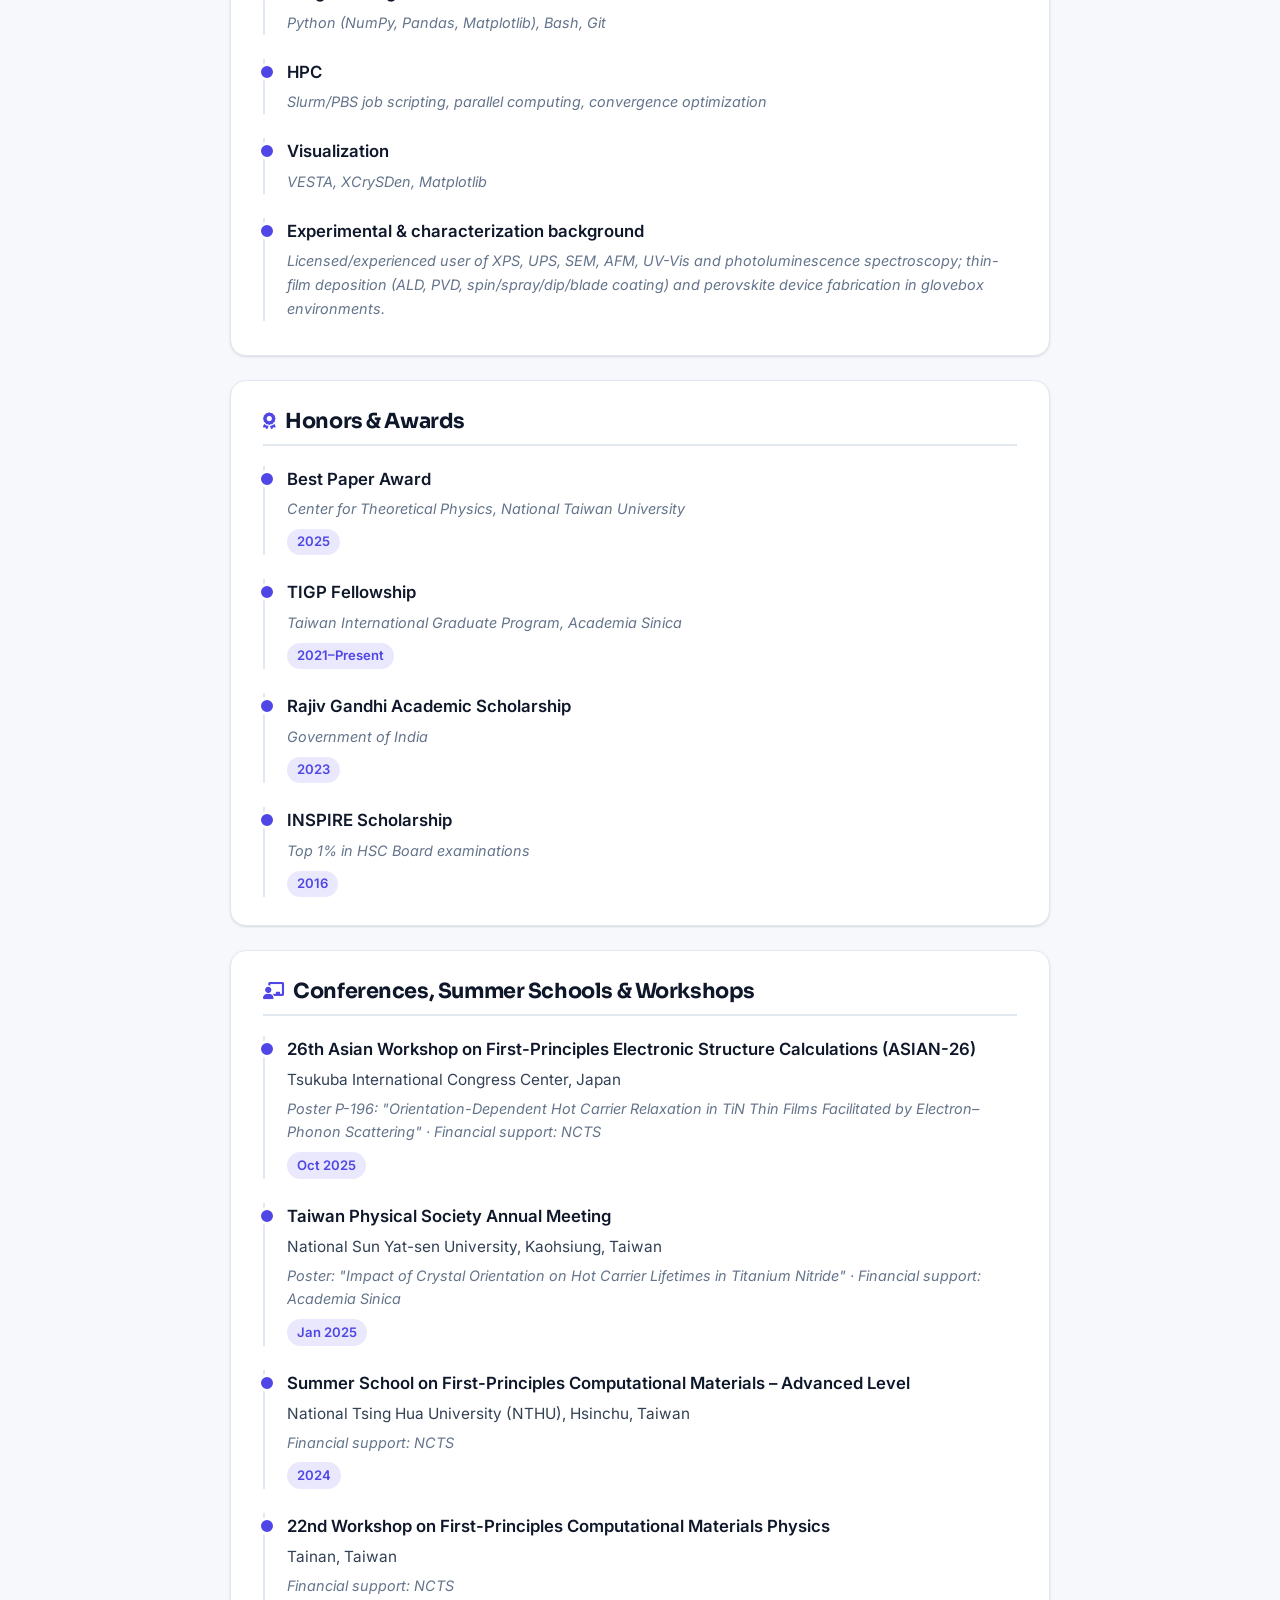
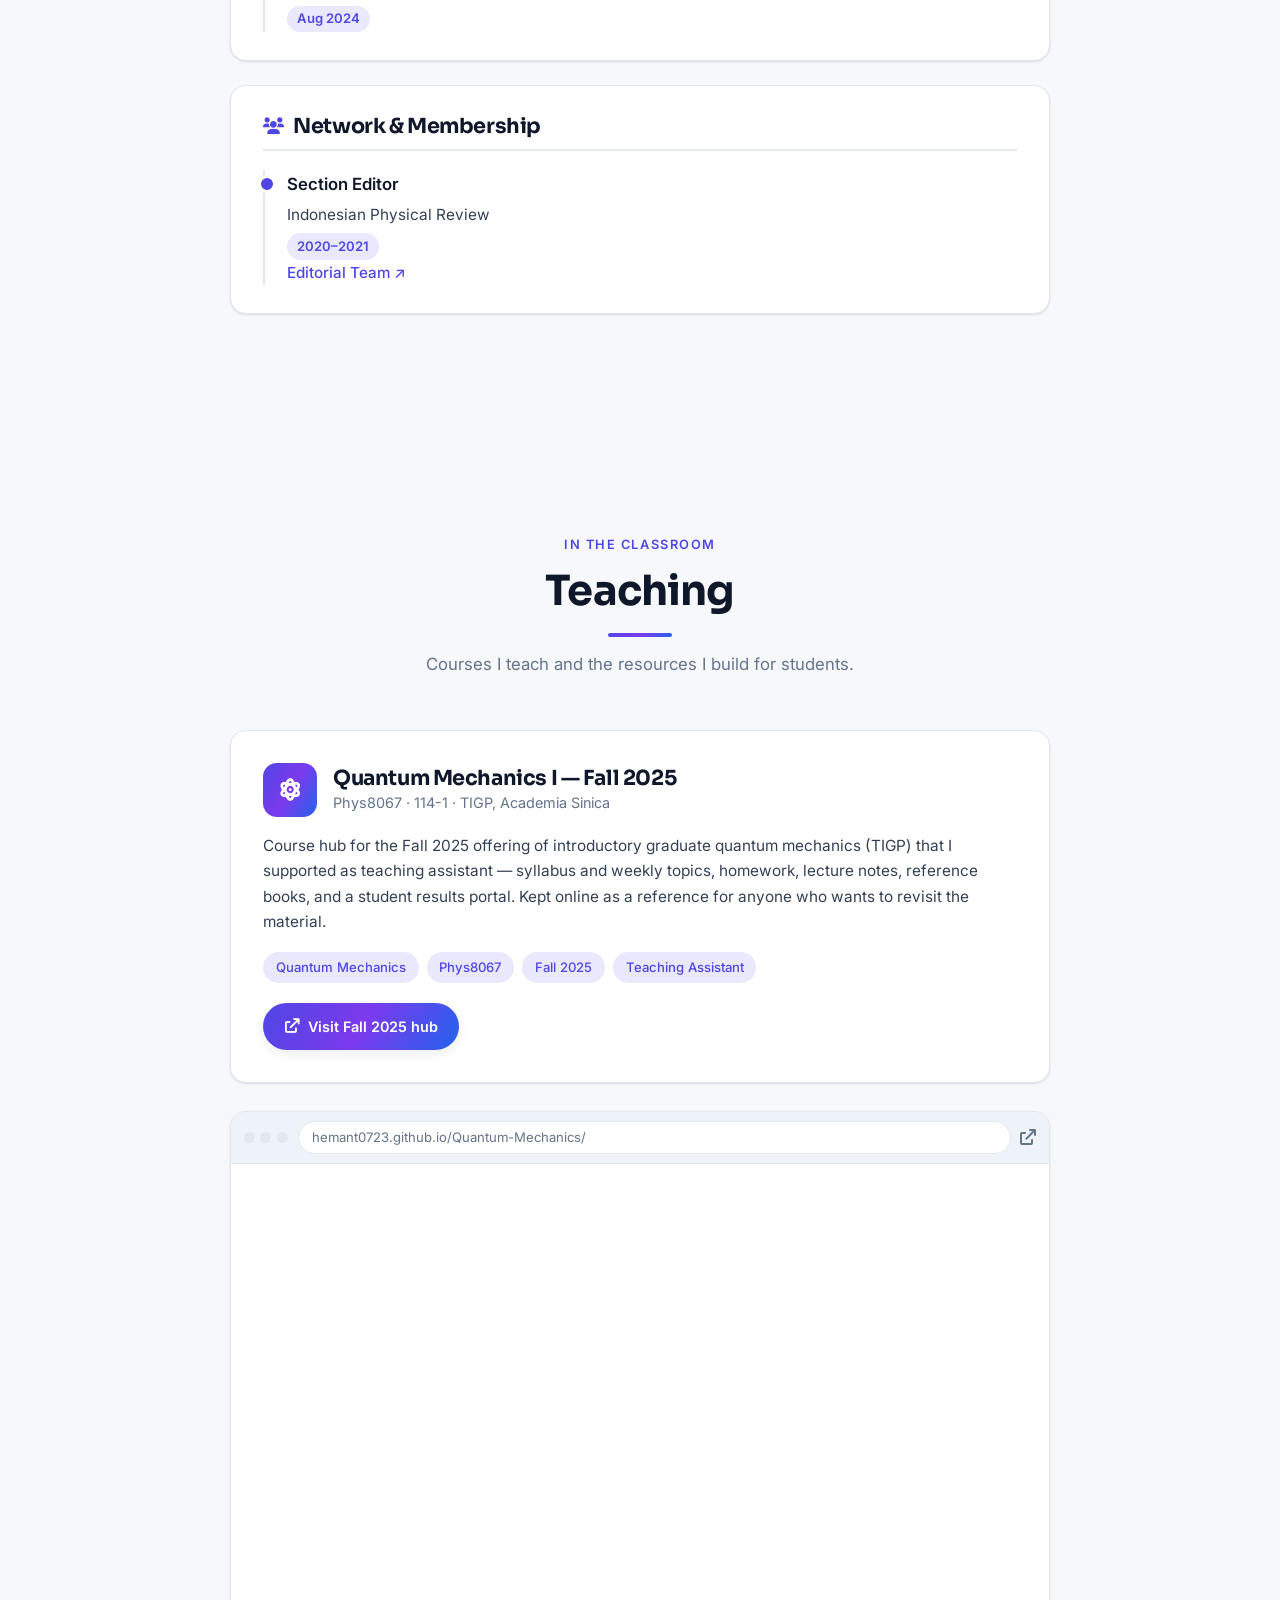
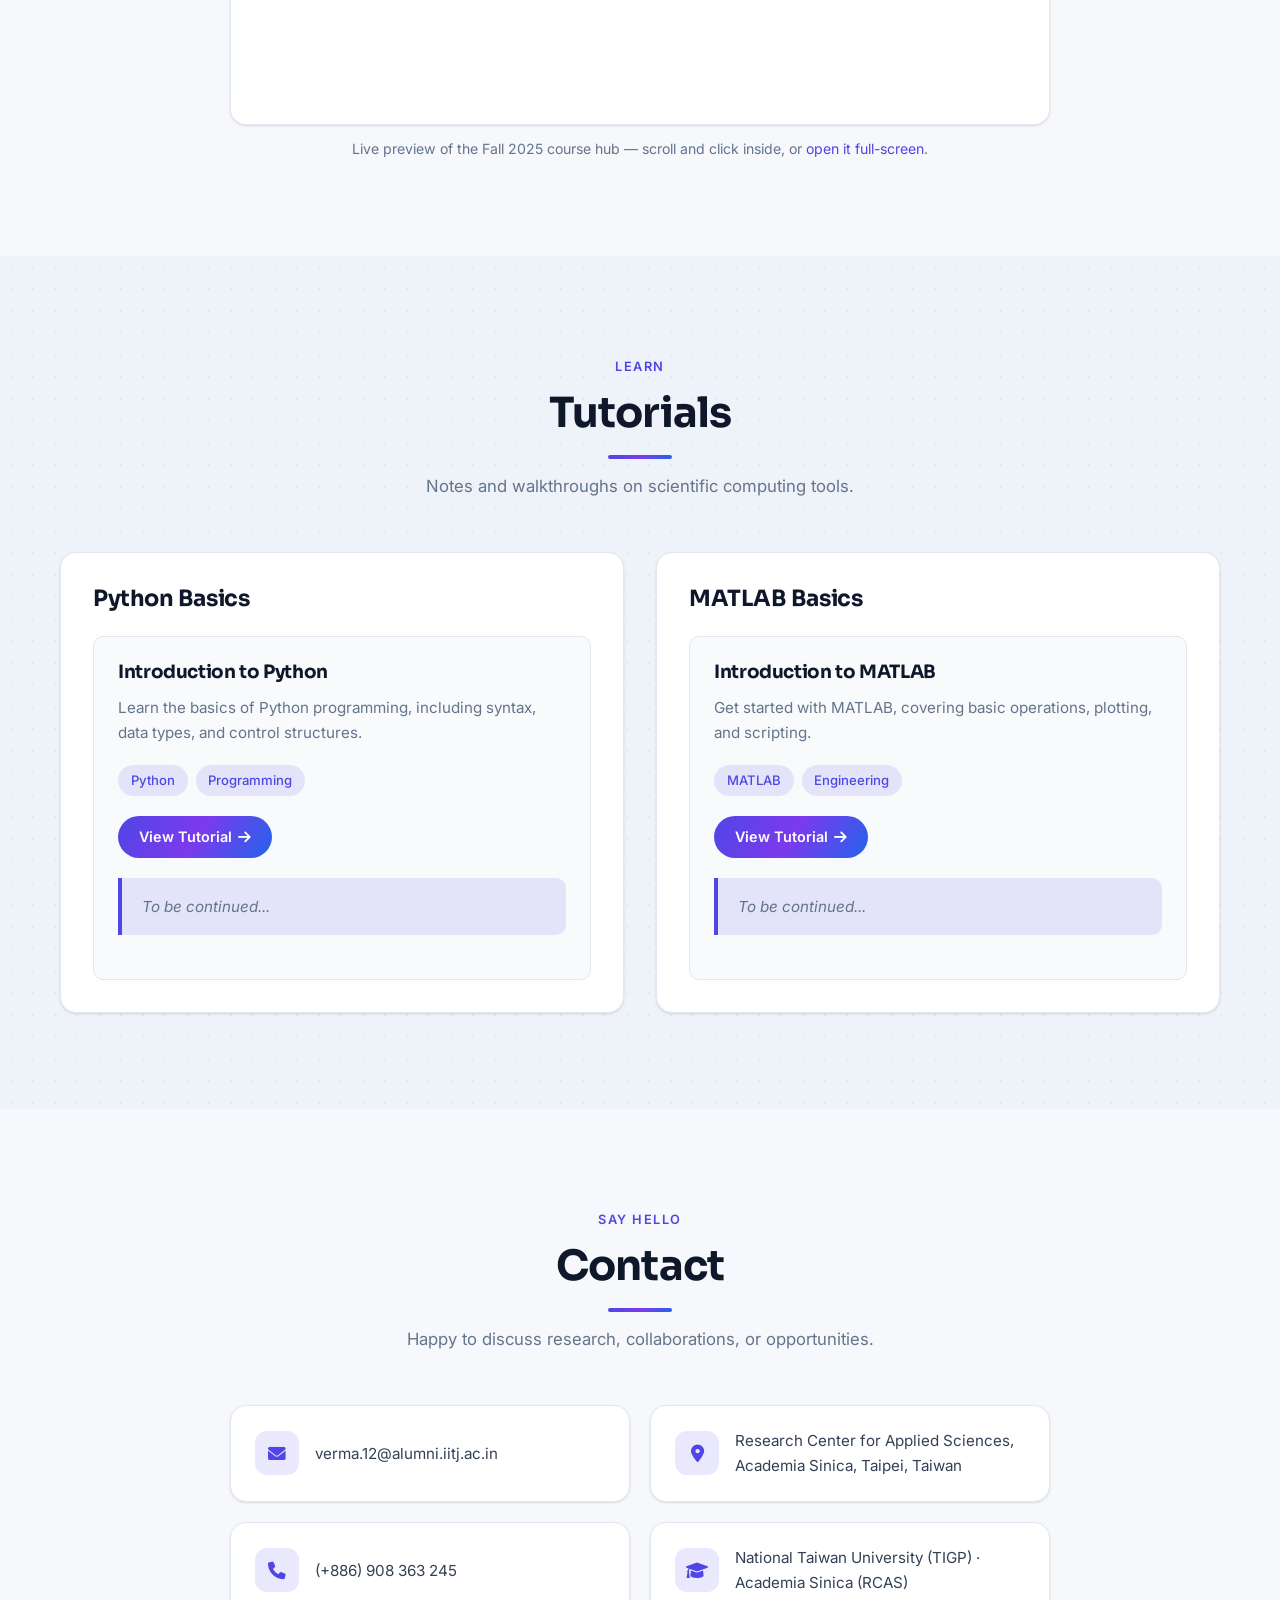
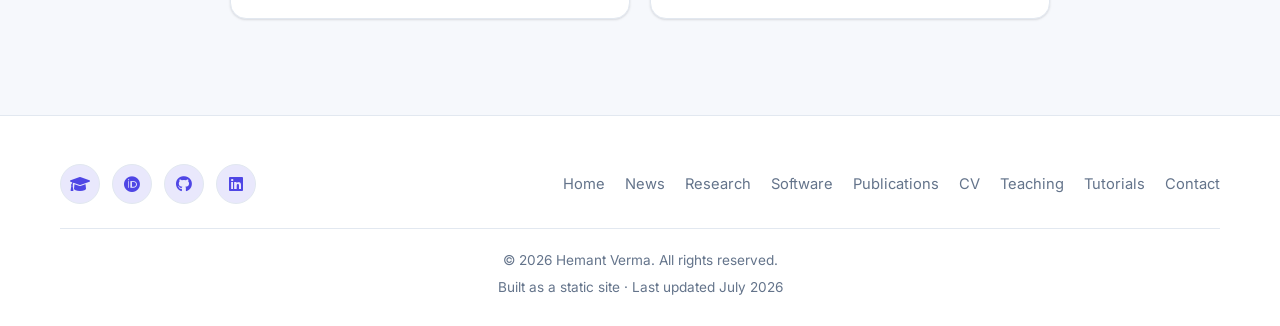
==== commit a4dd5319: "Rebrand SolarXPlot software card to Drude with a Windows download Rename the Software card and CV en" ====
--- a/index.html
+++ b/index.html
@@ -275,19 +275,19 @@
                     <div class="software-head">
                         <div class="software-icon"><i class="fas fa-chart-line"></i></div>
                         <div>
-                            <h3>SolarXPlot</h3>
-                            <p class="software-sub">Solar-cell data analysis &amp; plotting</p>
+                            <h3>Drude</h3>
+                            <p class="software-sub">Open-source scientific data analysis &amp; plotting</p>
                         </div>
                     </div>
-                    <p>An open-source tool that lets non-coding experimentalists analyze and visualize solar-cell measurement data without writing code — built for fast, reproducible figures.</p>
+                    <p>An open-source desktop application for analyzing measurement data and producing fast, reproducible, publication-quality figures.</p>
                     <div class="tutorial-tags">
                         <span class="tag">Open Source</span>
                         <span class="tag">Python</span>
-                        <span class="tag">Solar Cells</span>
+                        <span class="tag">Windows</span>
                         <span class="tag">Data Viz</span>
                     </div>
                     <div class="software-links">
-                        <a href="https://solarxplot.github.io/SolarXPlotv1/" target="_blank" rel="noopener" class="btn btn-primary"><i class="fas fa-arrow-up-right-from-square"></i> Launch App</a>
+                        <a href="https://github.com/hemant0723/hemant0723.github.io/releases/download/v0.6.1/Drude-0.6.1.exe" class="btn btn-primary"><i class="fas fa-download"></i> Download for Windows (v0.6.1)</a>
                     </div>
                 </article>
             </div>
@@ -556,8 +556,8 @@
                         <p>Analyzed thermomechanical stress, deformation behavior, and reliability implications in epoxy-encapsulated silicon chip structures.</p>
                     </div>
                     <div class="cv-item">
-                        <p class="cv-title">SolarXPlot – open-source software</p>
-                        <p>Developed an open-source solar cell data analysis and plotting tool for non-coding experts. <a href="https://solarxplot.github.io/SolarXPlotv1/" target="_blank" rel="noopener">Project link ↗</a></p>
+                        <p class="cv-title">Drude – open-source software</p>
+                        <p>Developed Drude, an open-source desktop application for scientific data analysis and publication-quality plotting. <a href="https://github.com/hemant0723/hemant0723.github.io/releases/tag/v0.6.1" target="_blank" rel="noopener">Download ↗</a></p>
                     </div>
                     <div class="cv-item">
                         <p class="cv-title">NEGF-based transistor modeling in 2D TMDs (NanoDCAL)</p>
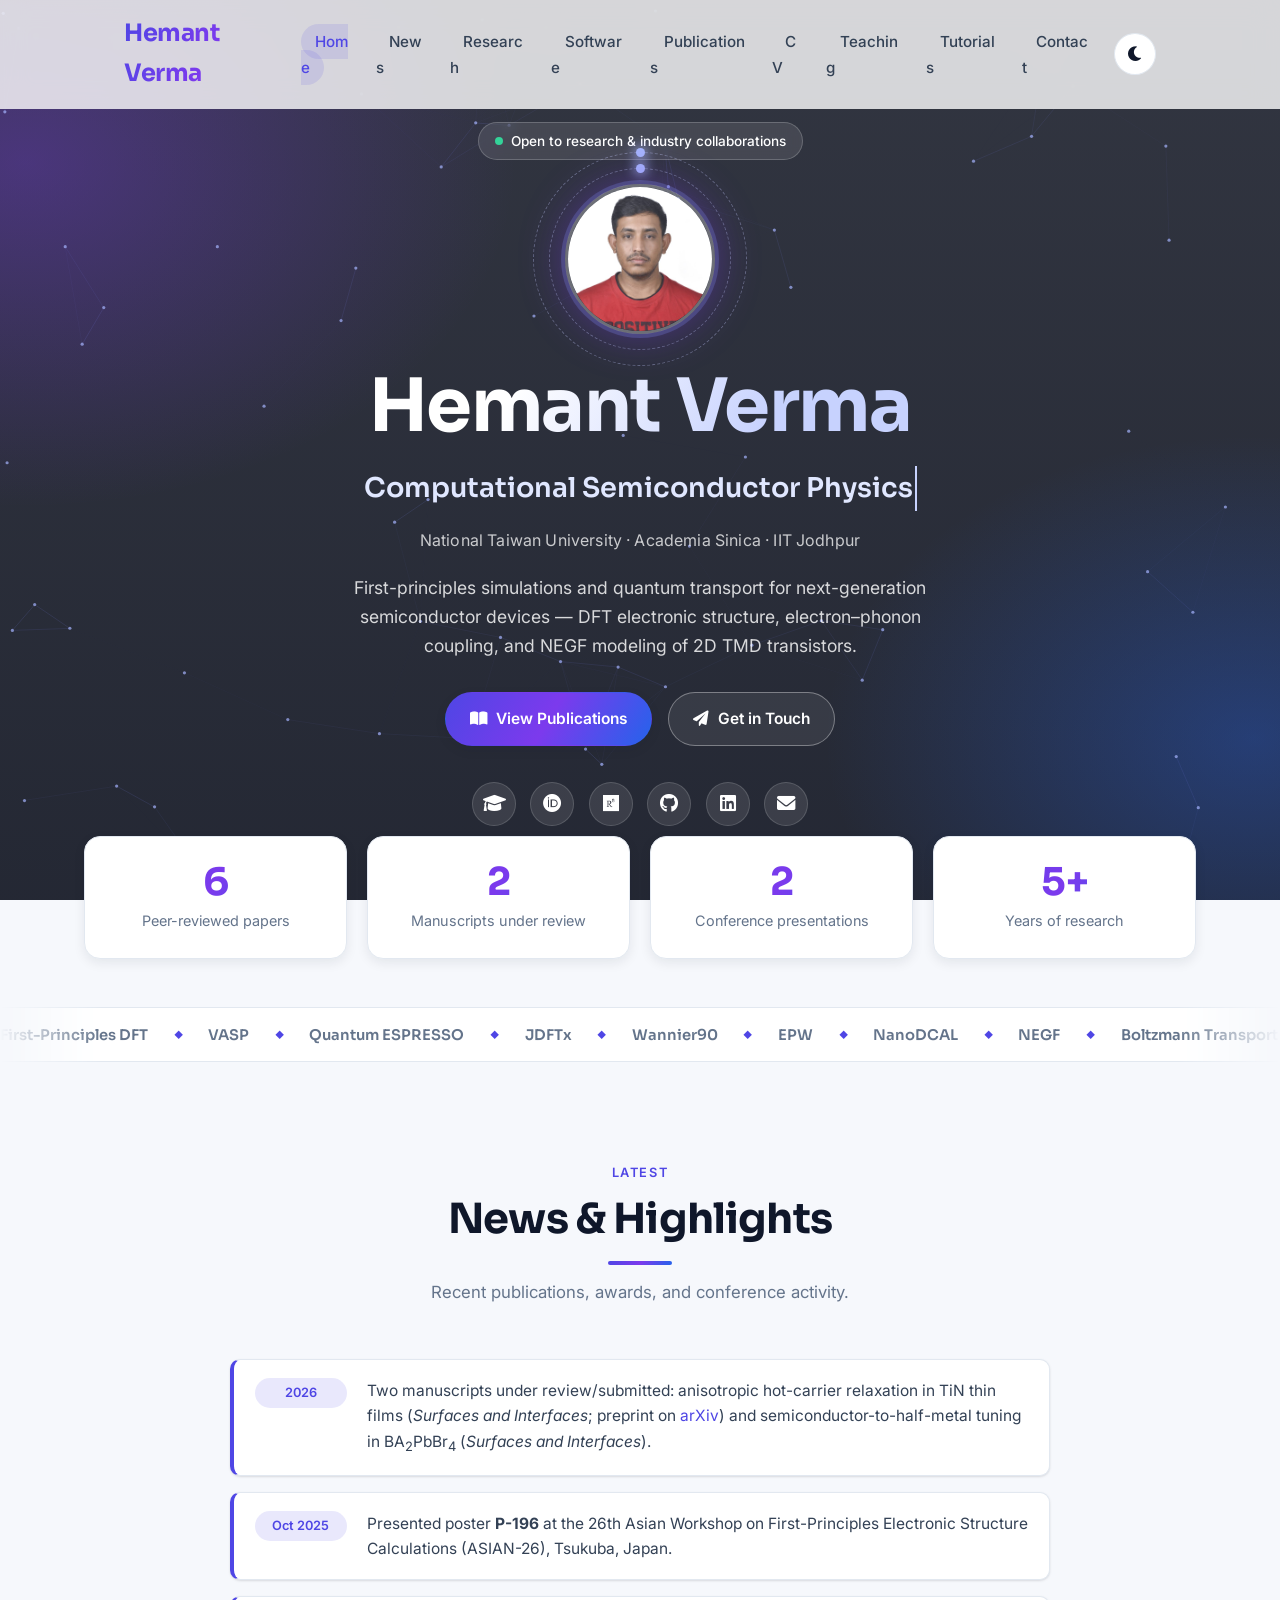
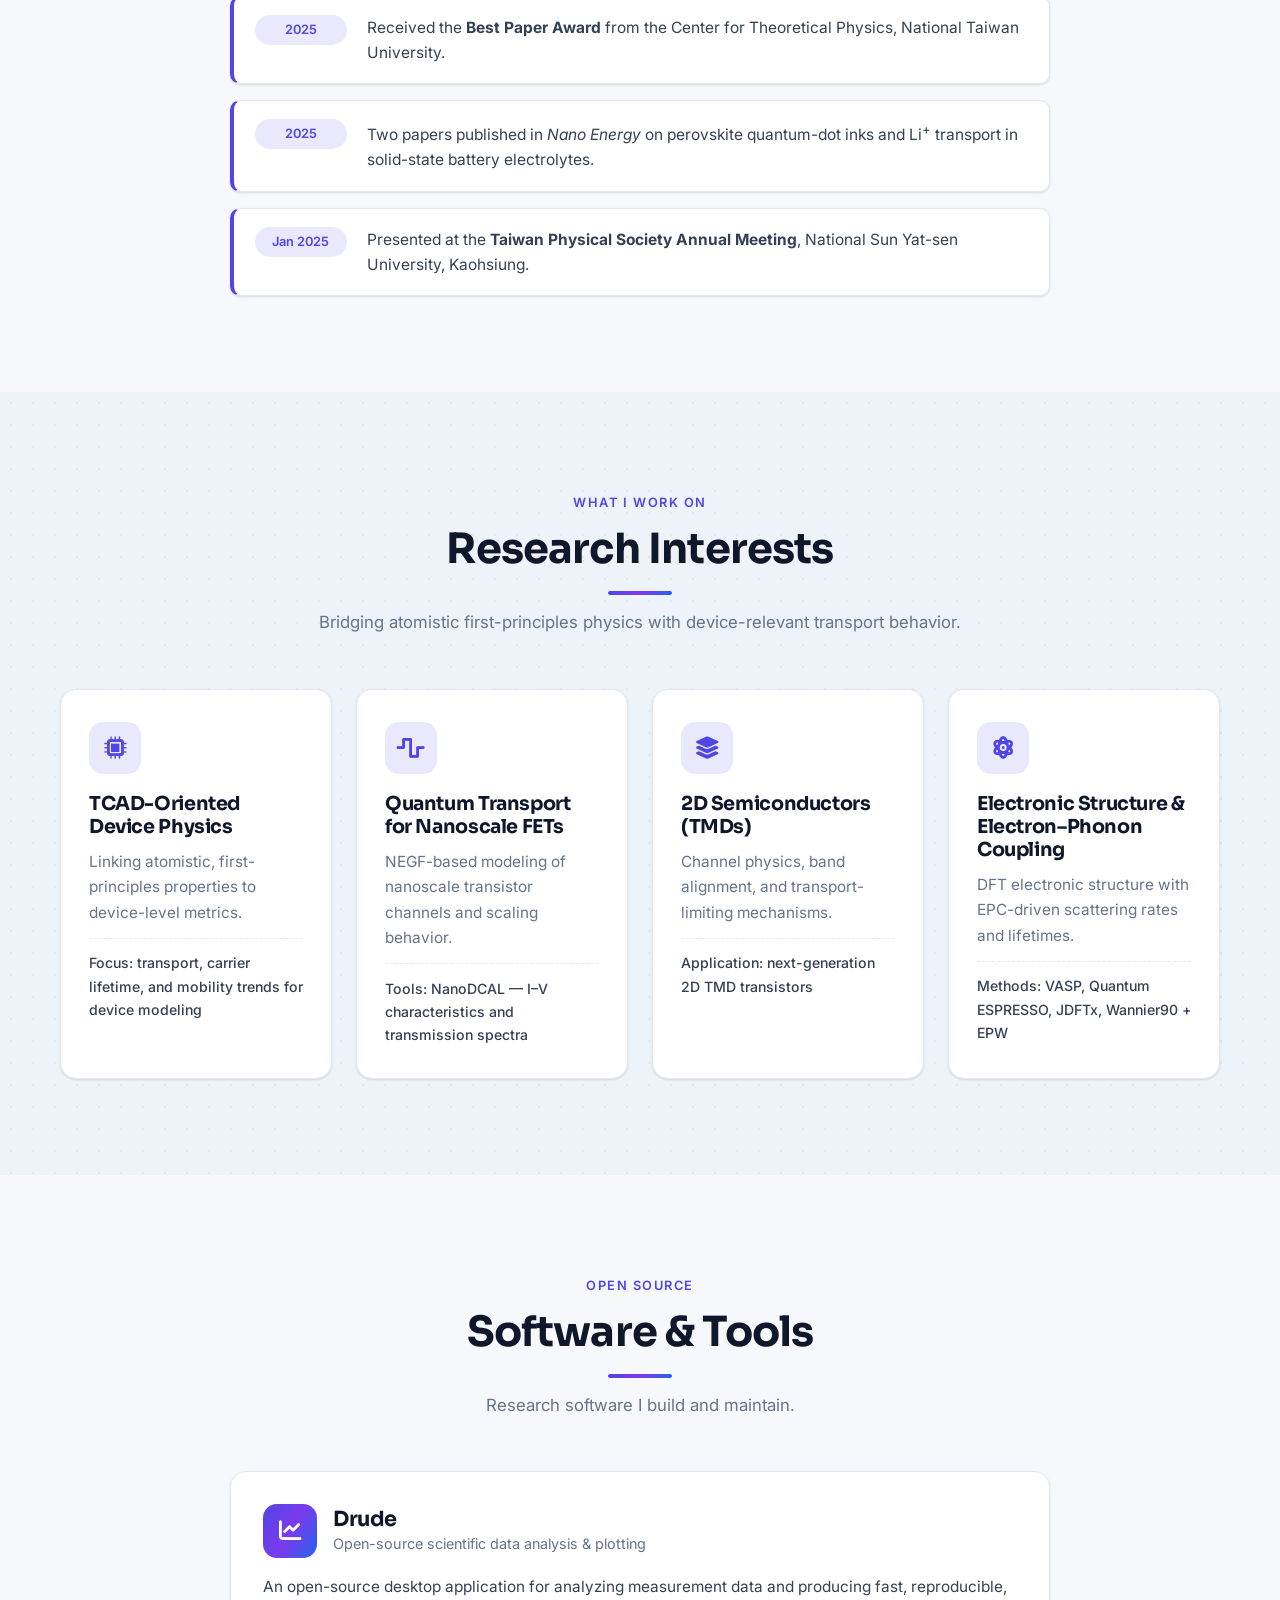
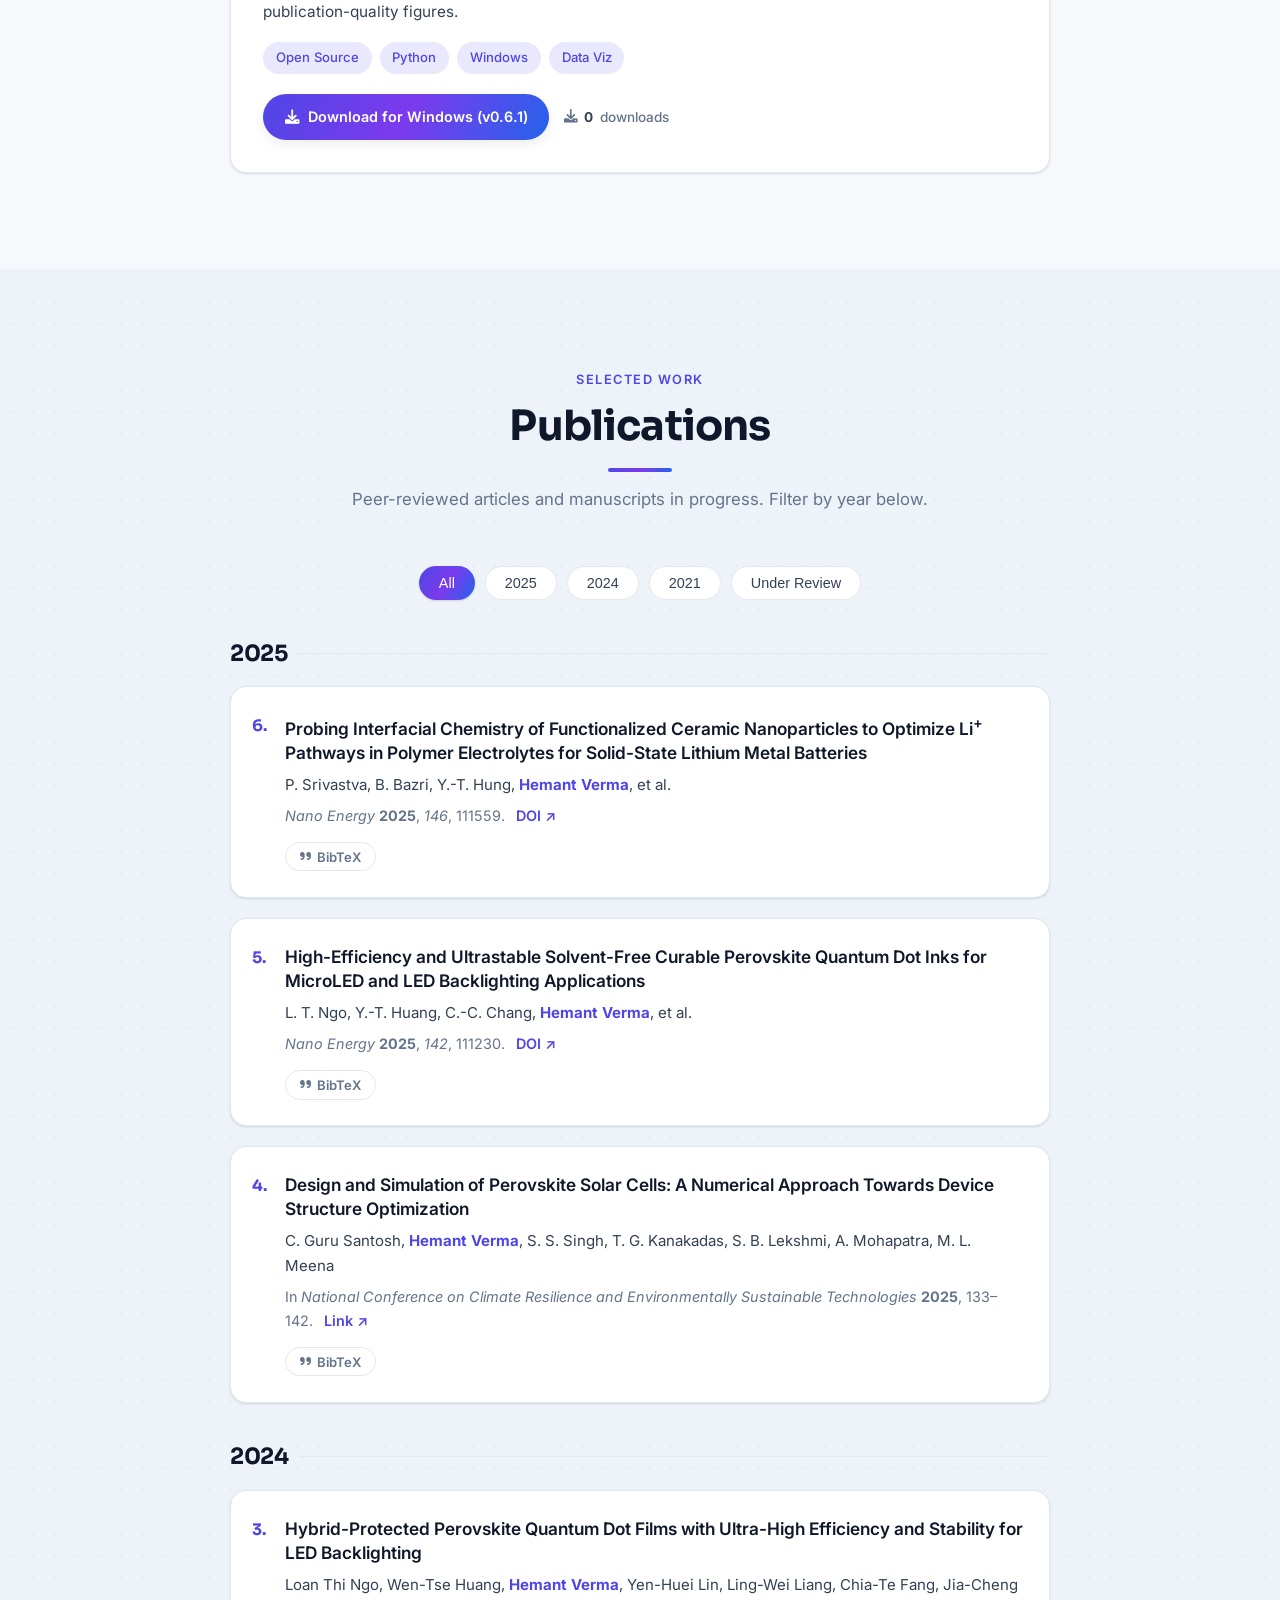
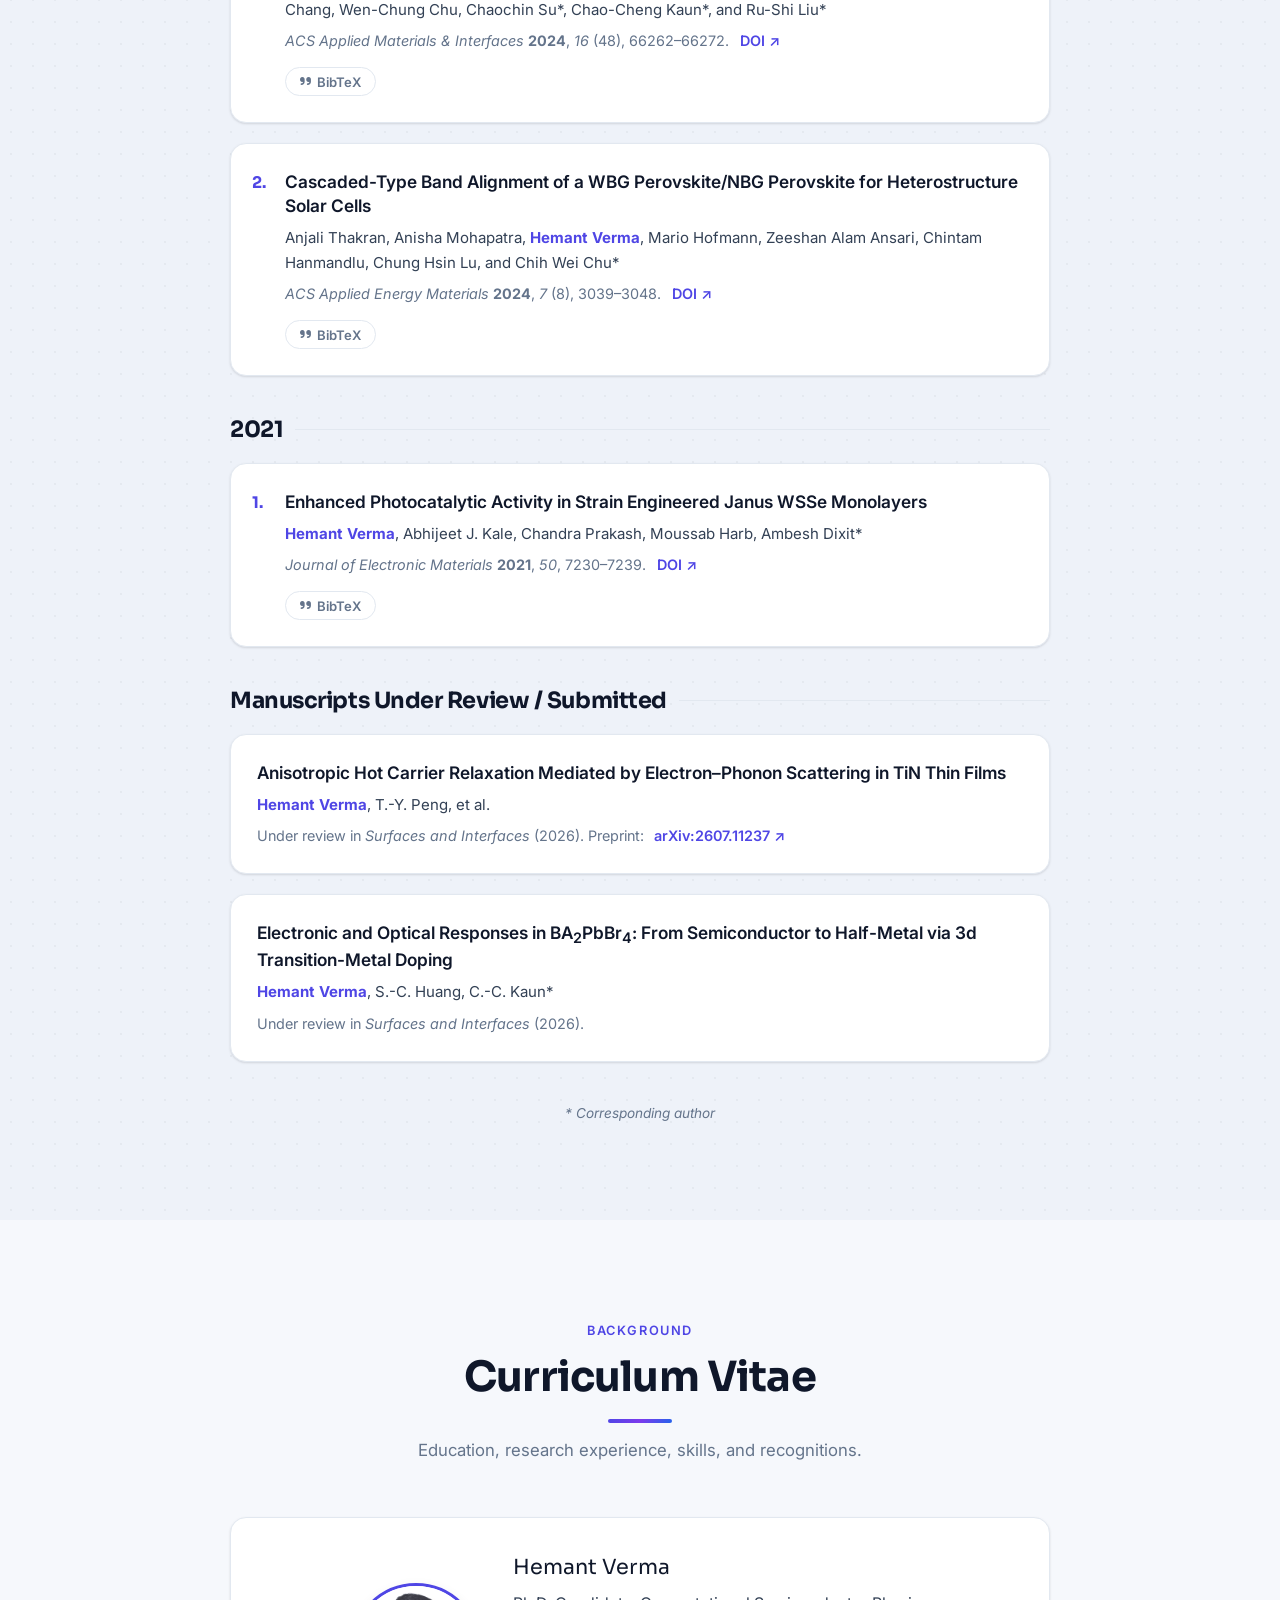
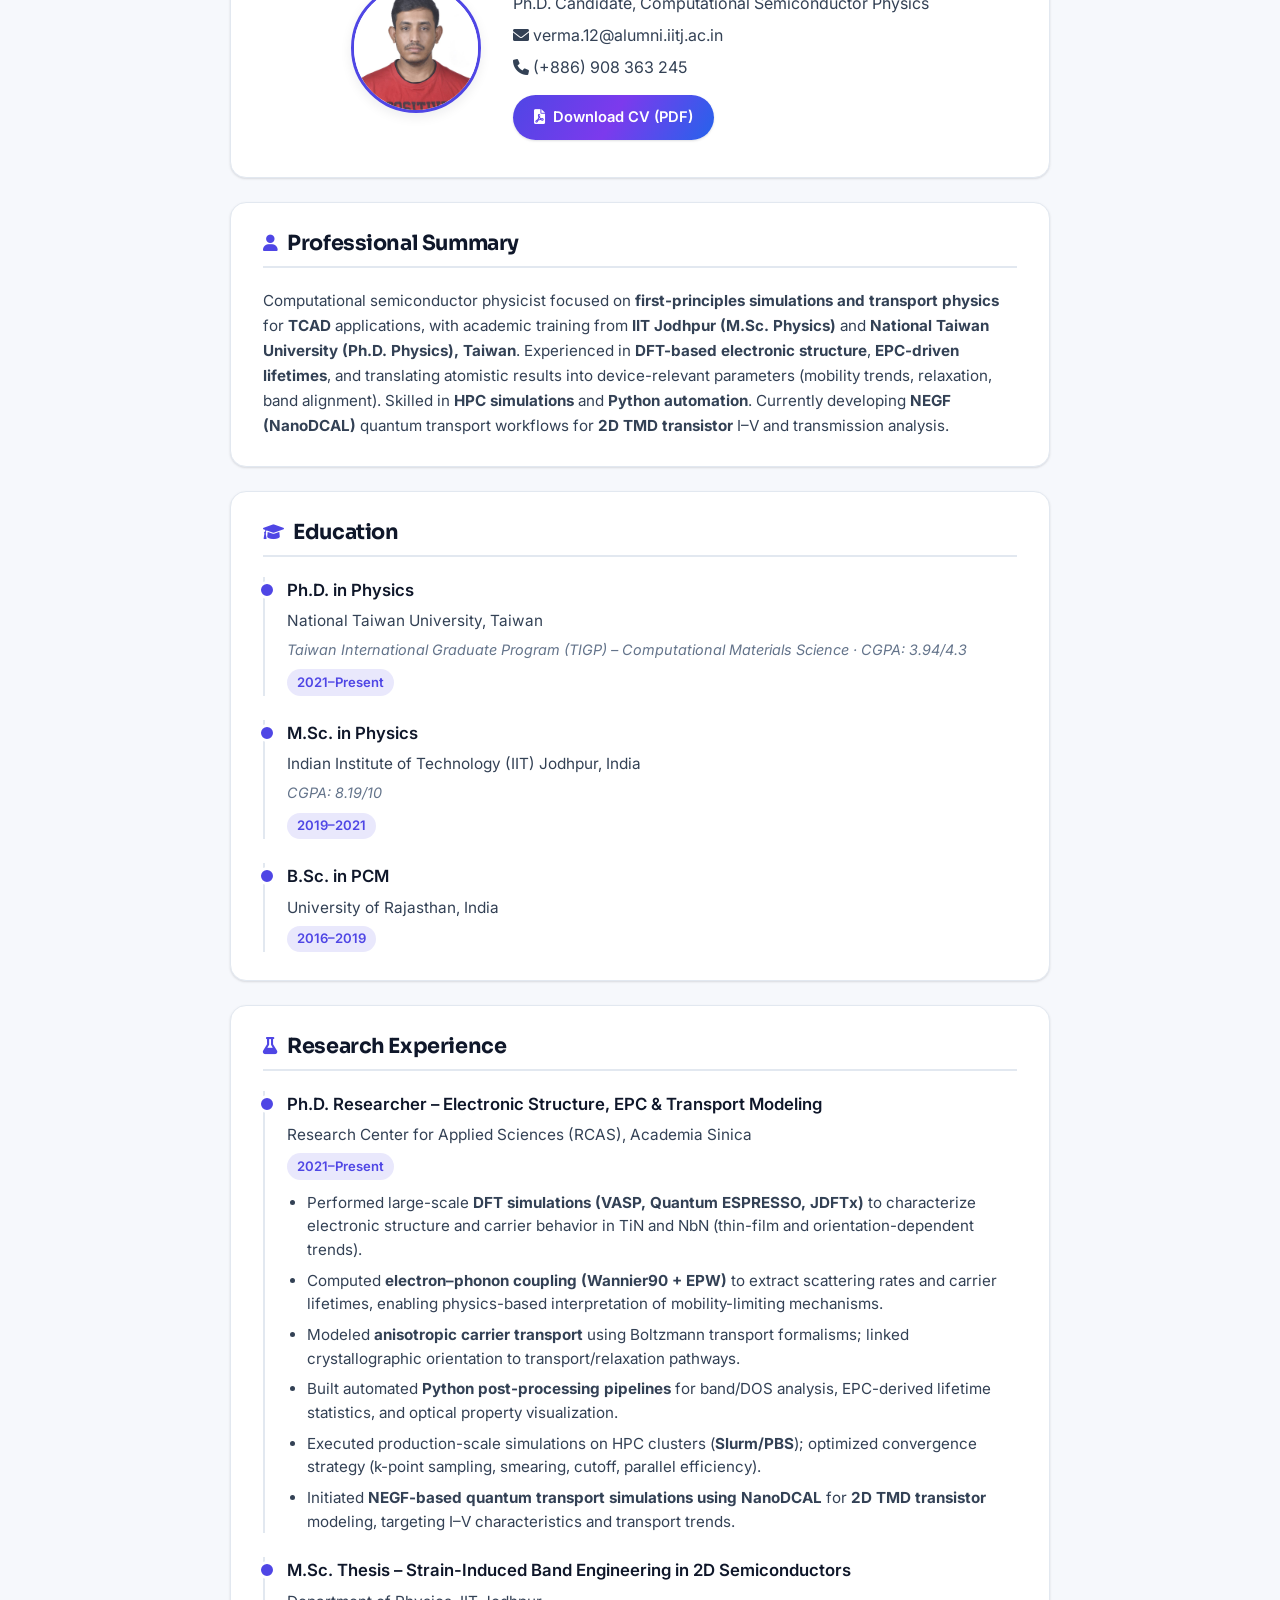
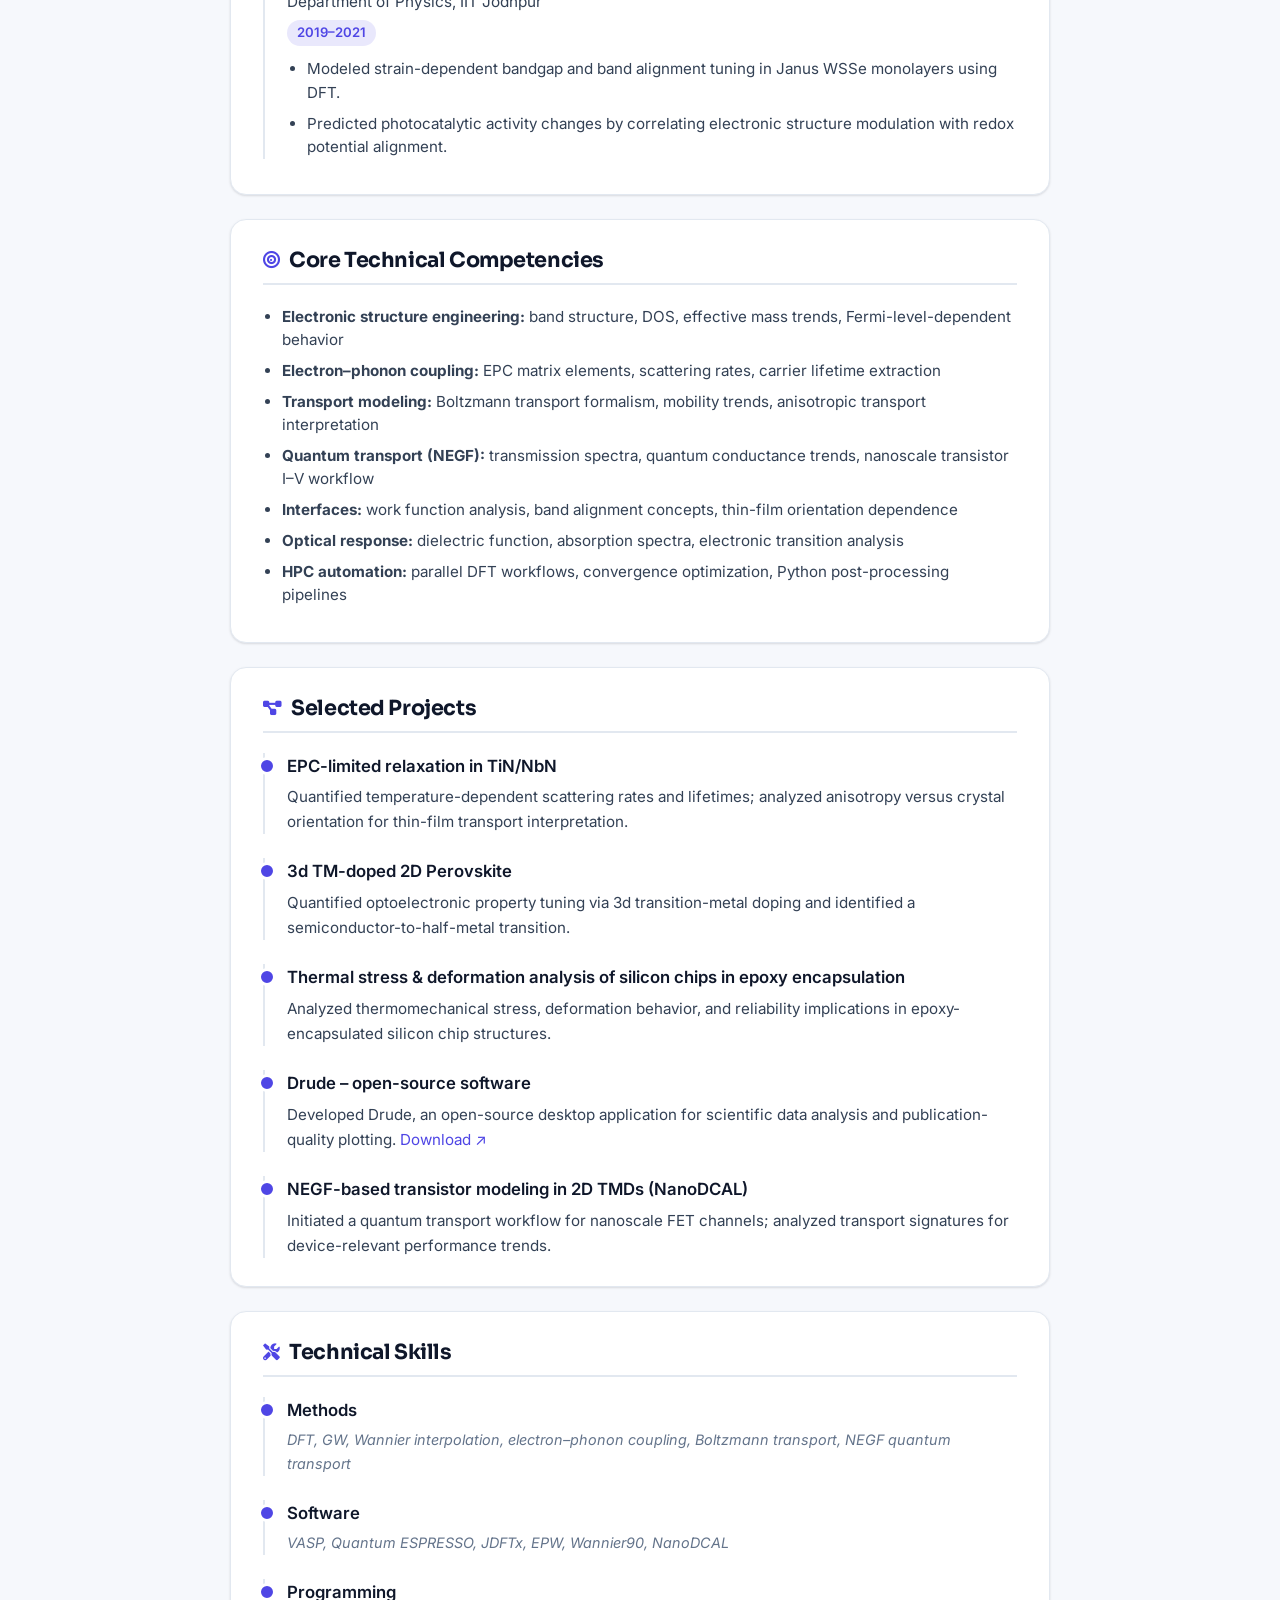
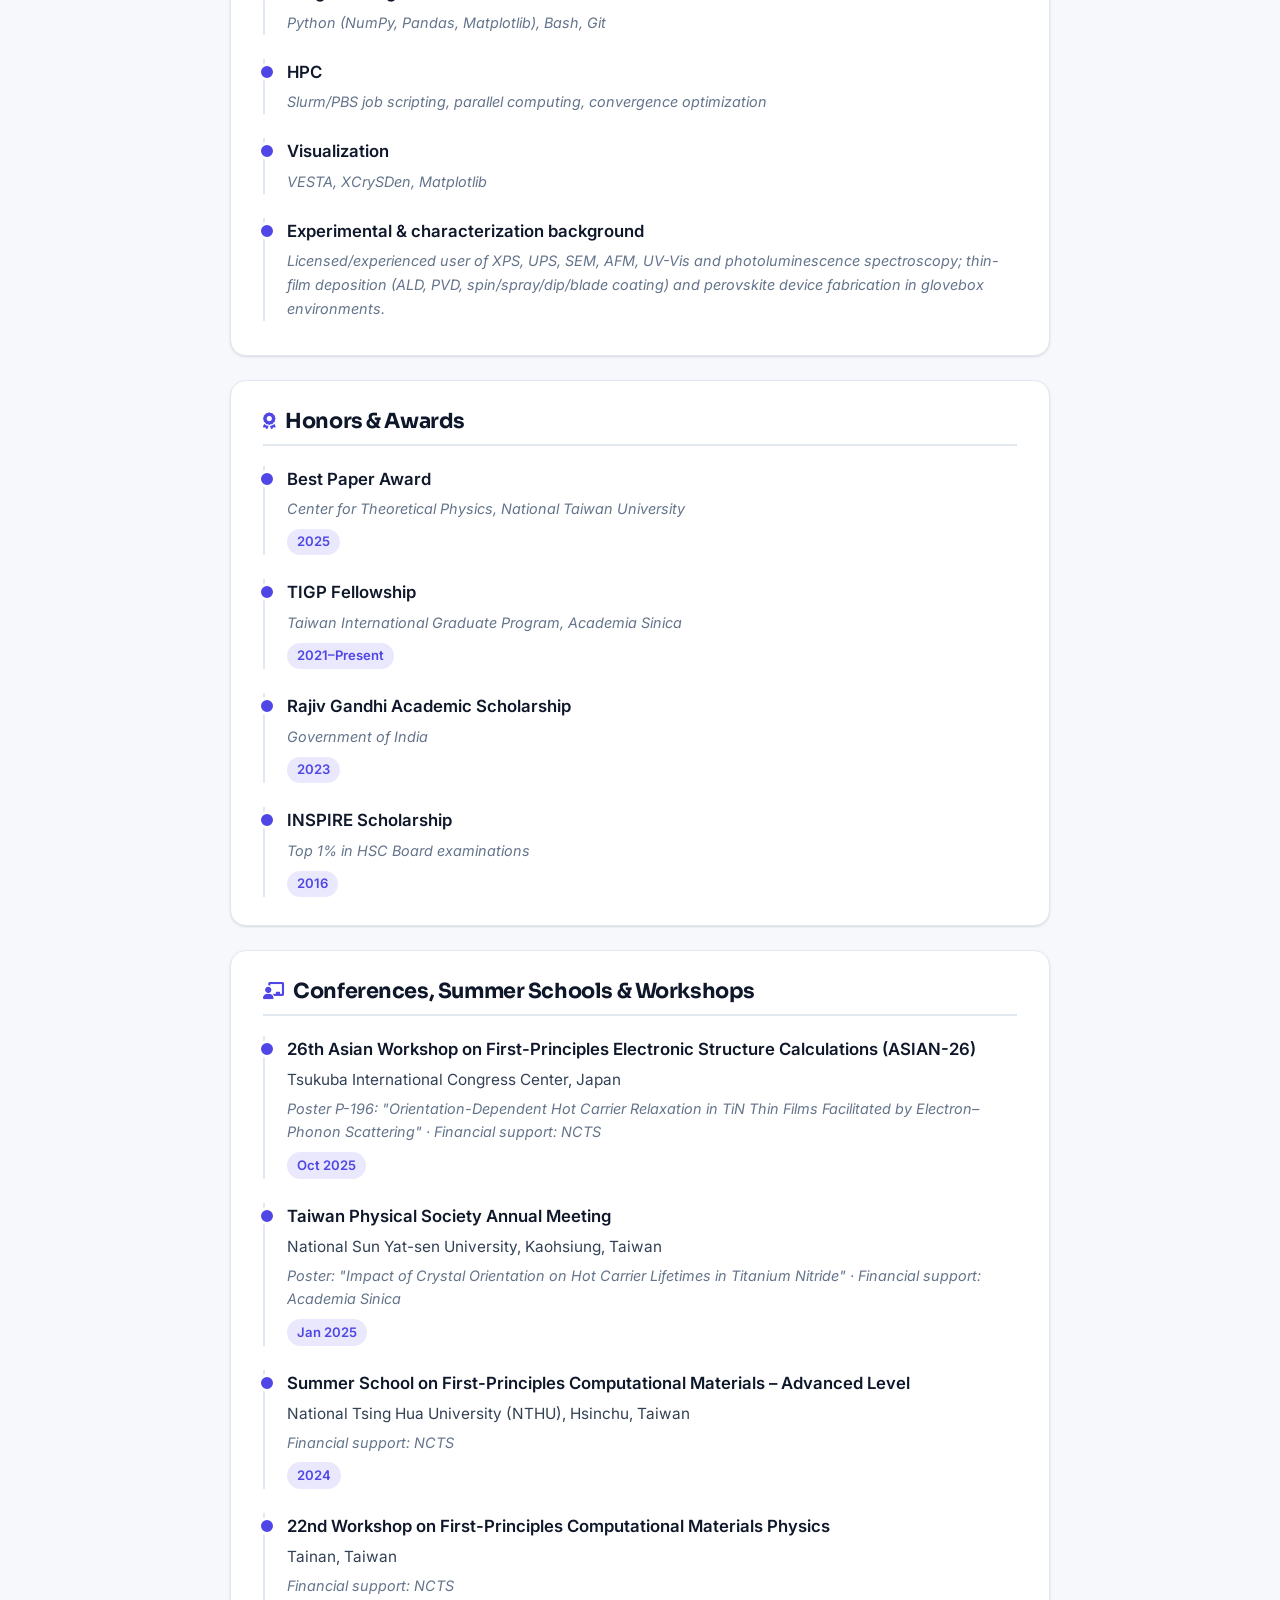
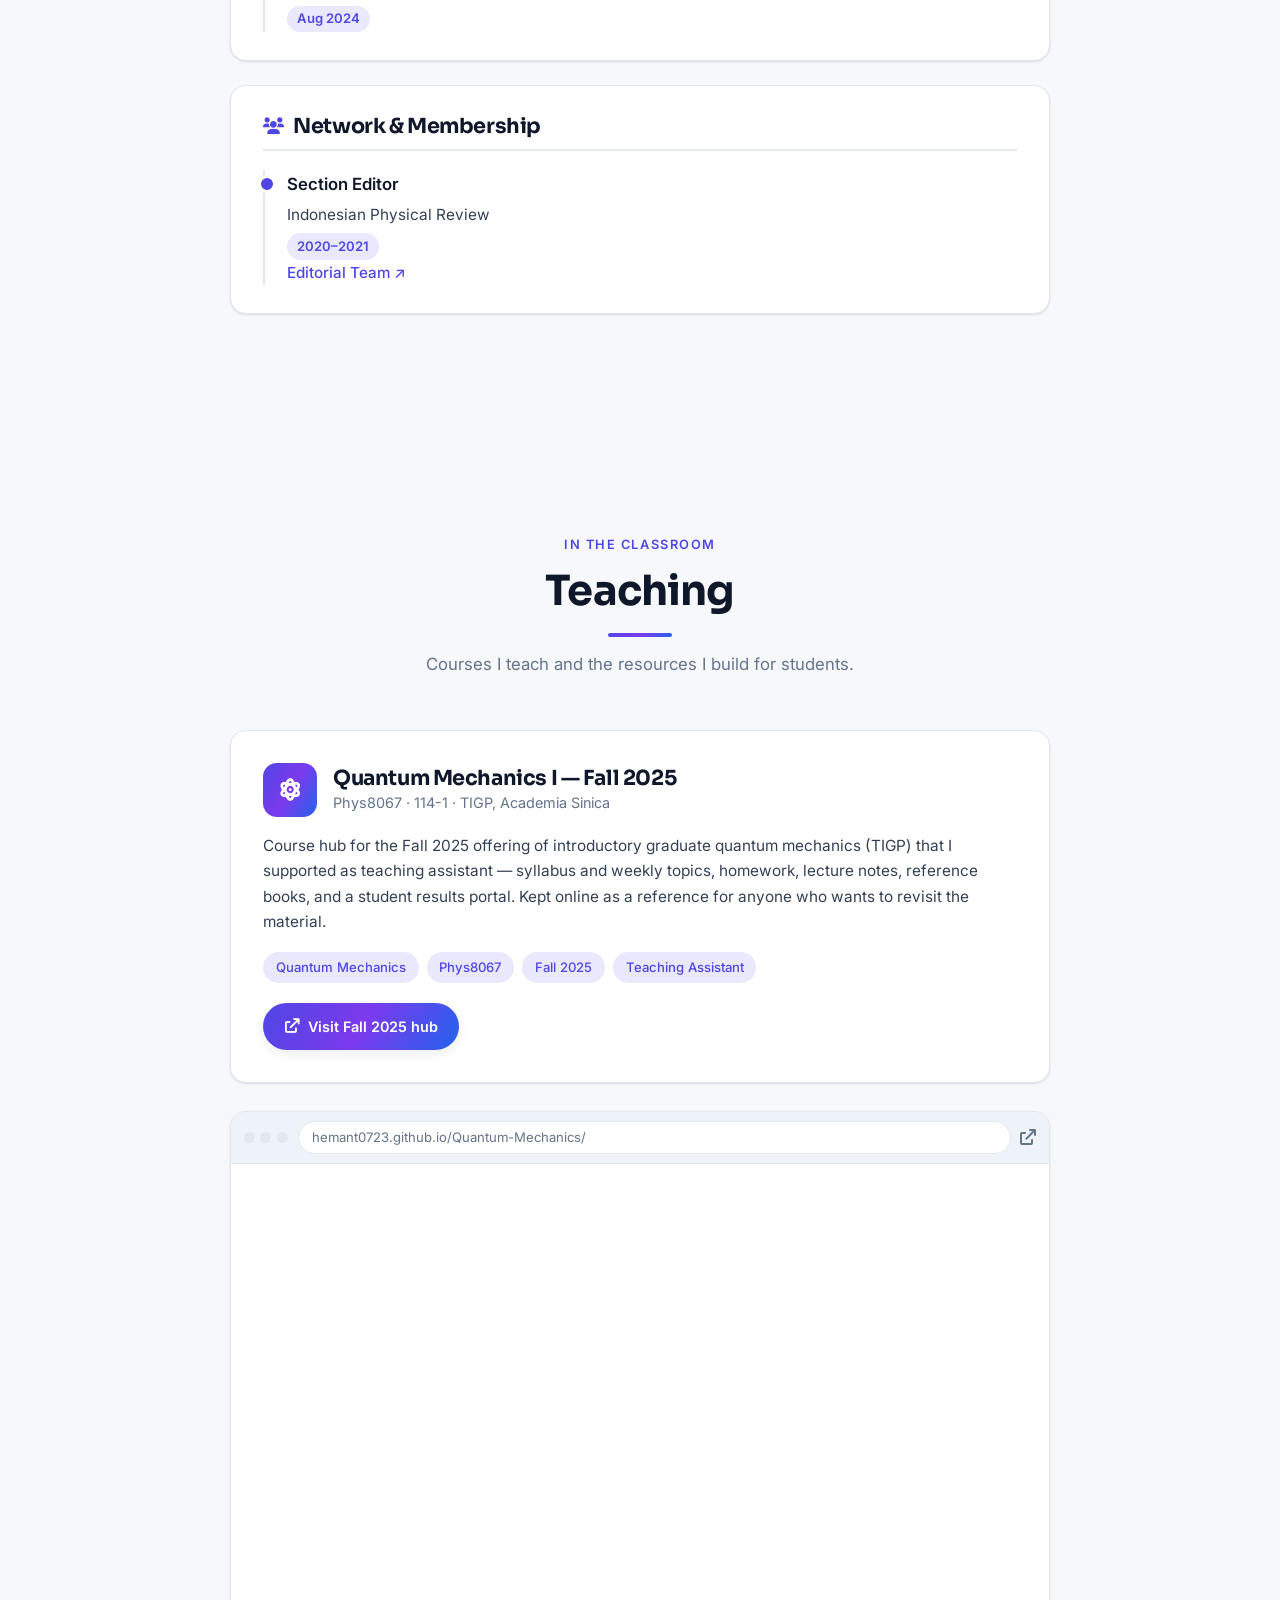
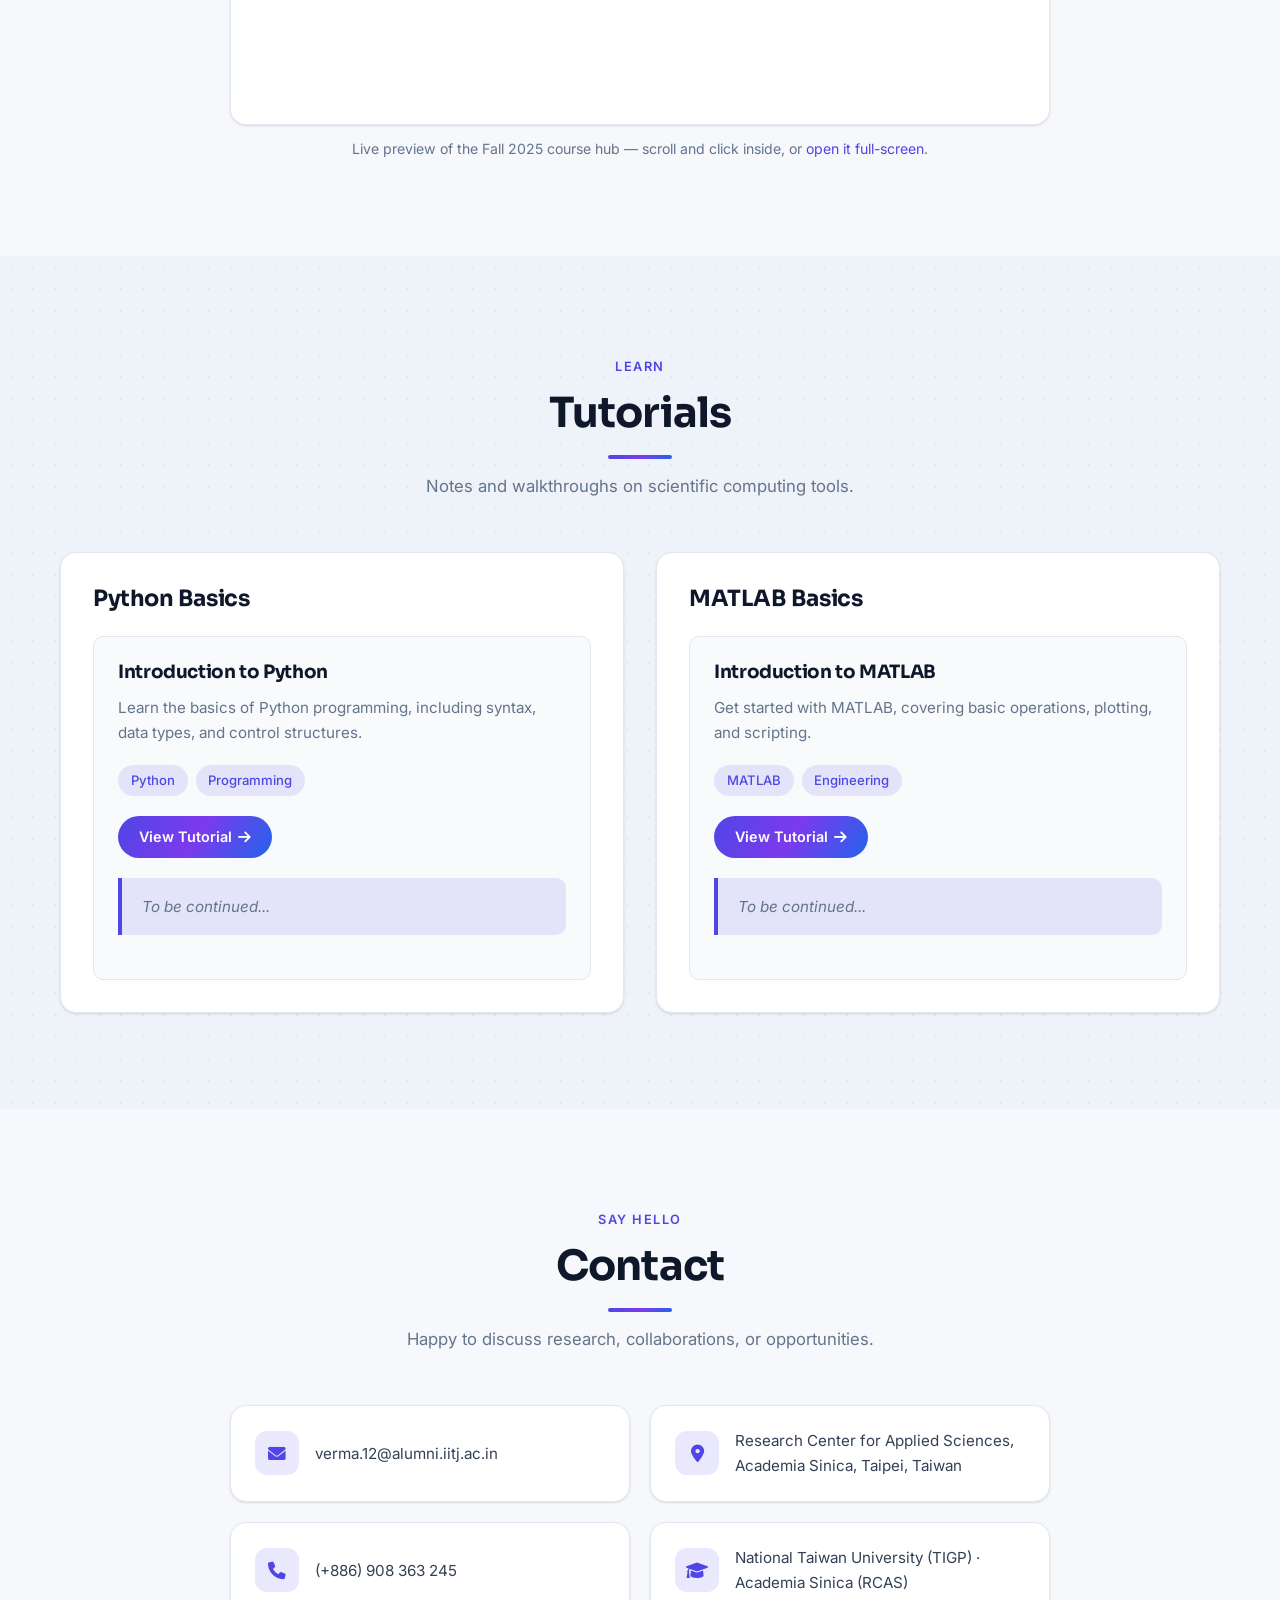
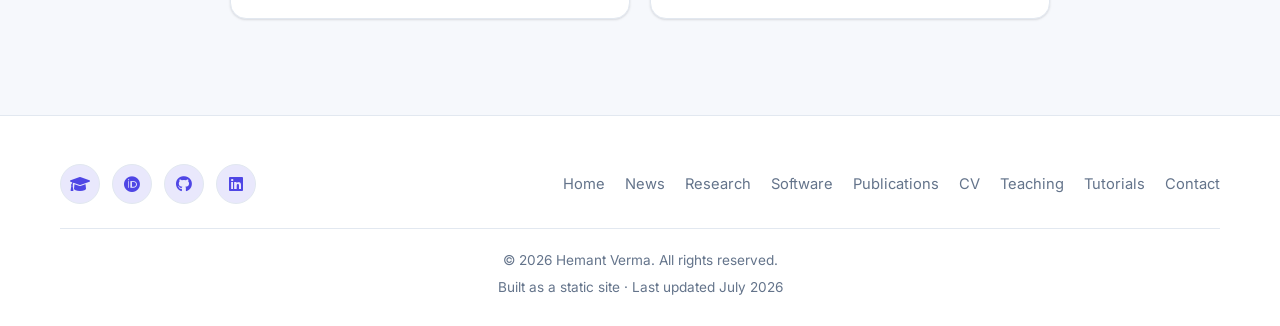
==== commit d77d614a: "Show live Drude download count from the GitHub Releases API Add a download counter to the Drude card" ====
--- a/index.html
+++ b/index.html
@@ -288,6 +288,7 @@
                     </div>
                     <div class="software-links">
                         <a href="https://github.com/hemant0723/hemant0723.github.io/releases/download/v0.6.1/Drude-0.6.1.exe" class="btn btn-primary"><i class="fas fa-download"></i> Download for Windows (v0.6.1)</a>
+                        <span class="dl-count" id="drudeDownloads" hidden><i class="fas fa-download" aria-hidden="true"></i> <span class="dl-num">0</span> downloads</span>
                     </div>
                 </article>
             </div>
--- a/css/style.css
+++ b/css/style.css
@@ -885,6 +885,9 @@
 .software-card > p { color: var(--text); margin-bottom: 1.1rem; font-size: 0.96rem; }
 .software-links { margin-top: 1.25rem; }
 .software-links .btn { font-size: 0.9rem; padding: 0.65rem 1.3rem; }
+.software-links { display: flex; align-items: center; flex-wrap: wrap; gap: 0.5rem 0.9rem; }
+.dl-count { display: inline-flex; align-items: center; gap: 0.4rem; color: var(--muted); font-size: 0.85rem; font-weight: 500; }
+.dl-count .dl-num { color: var(--text); font-weight: 700; }
 
 /* ---------- Teaching: animated QM atom card ---------- */
 .qm-card .software-icon { position: relative; overflow: visible; }
